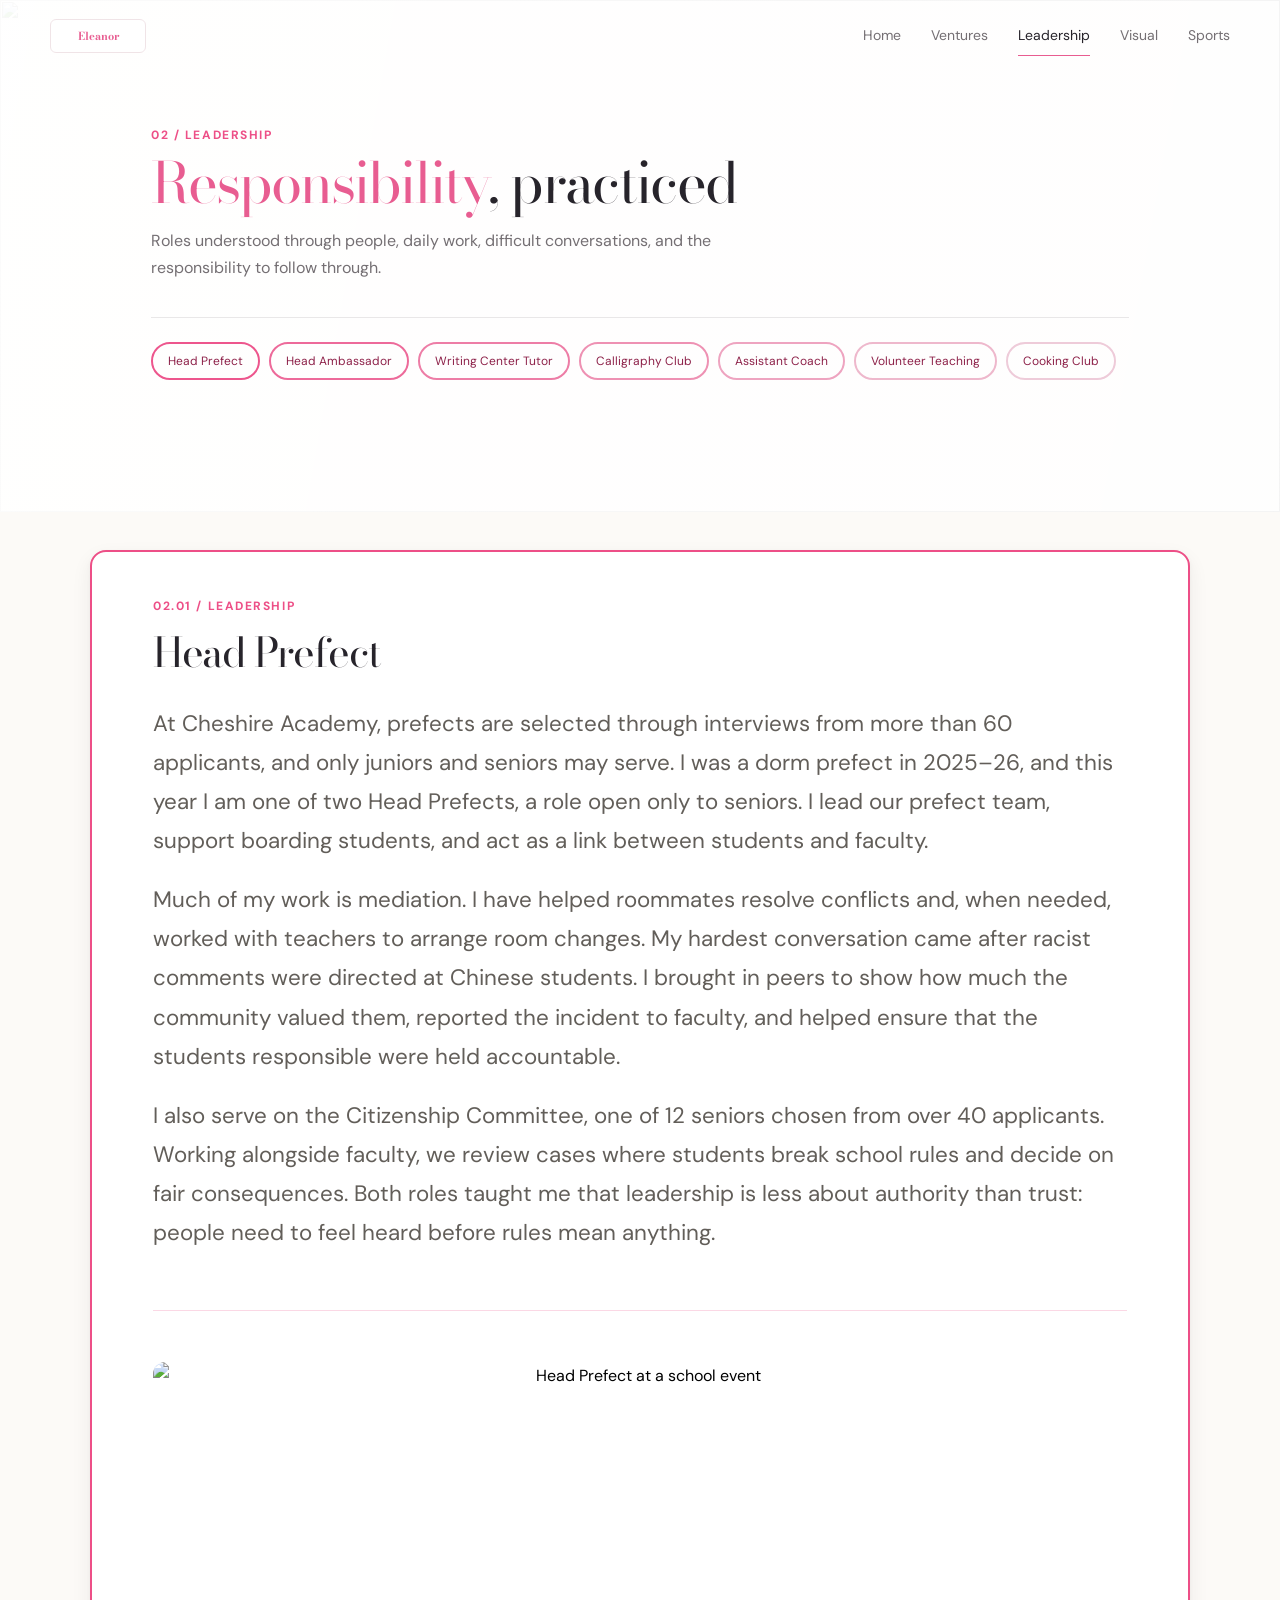
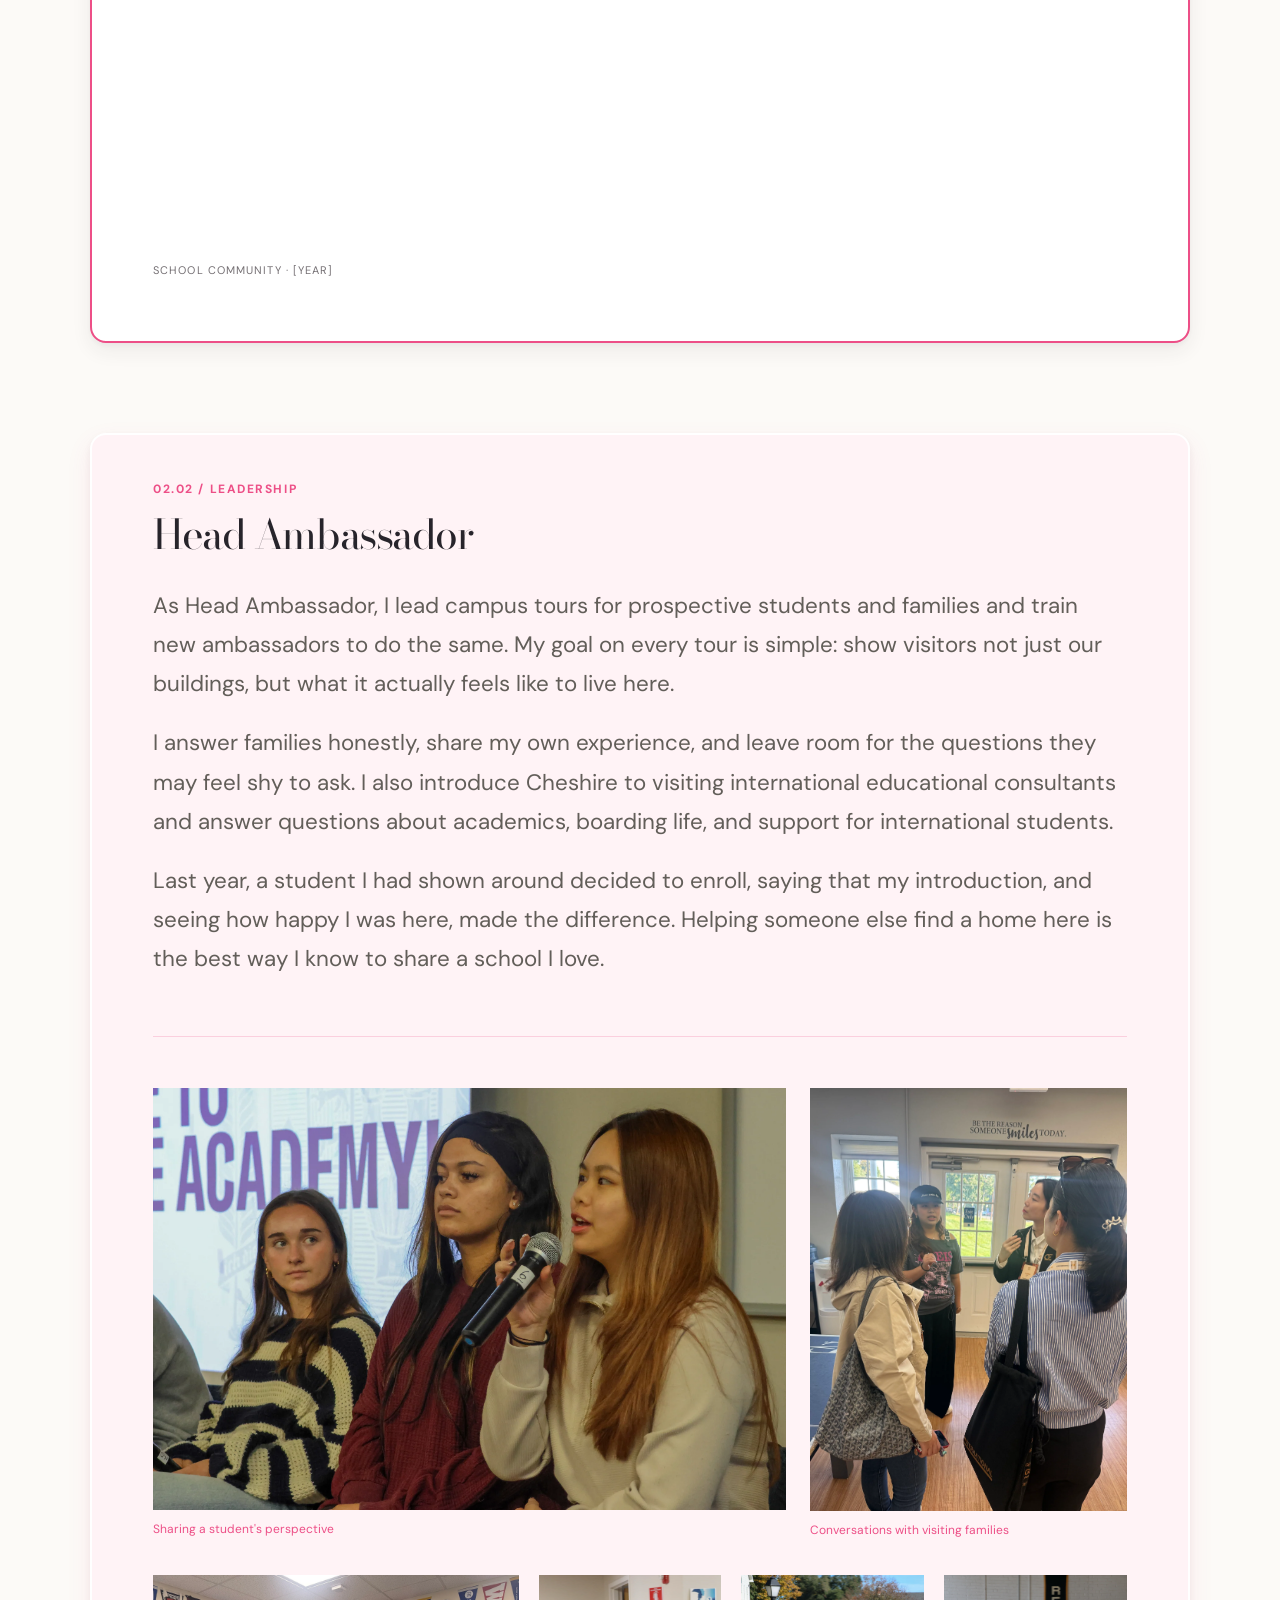
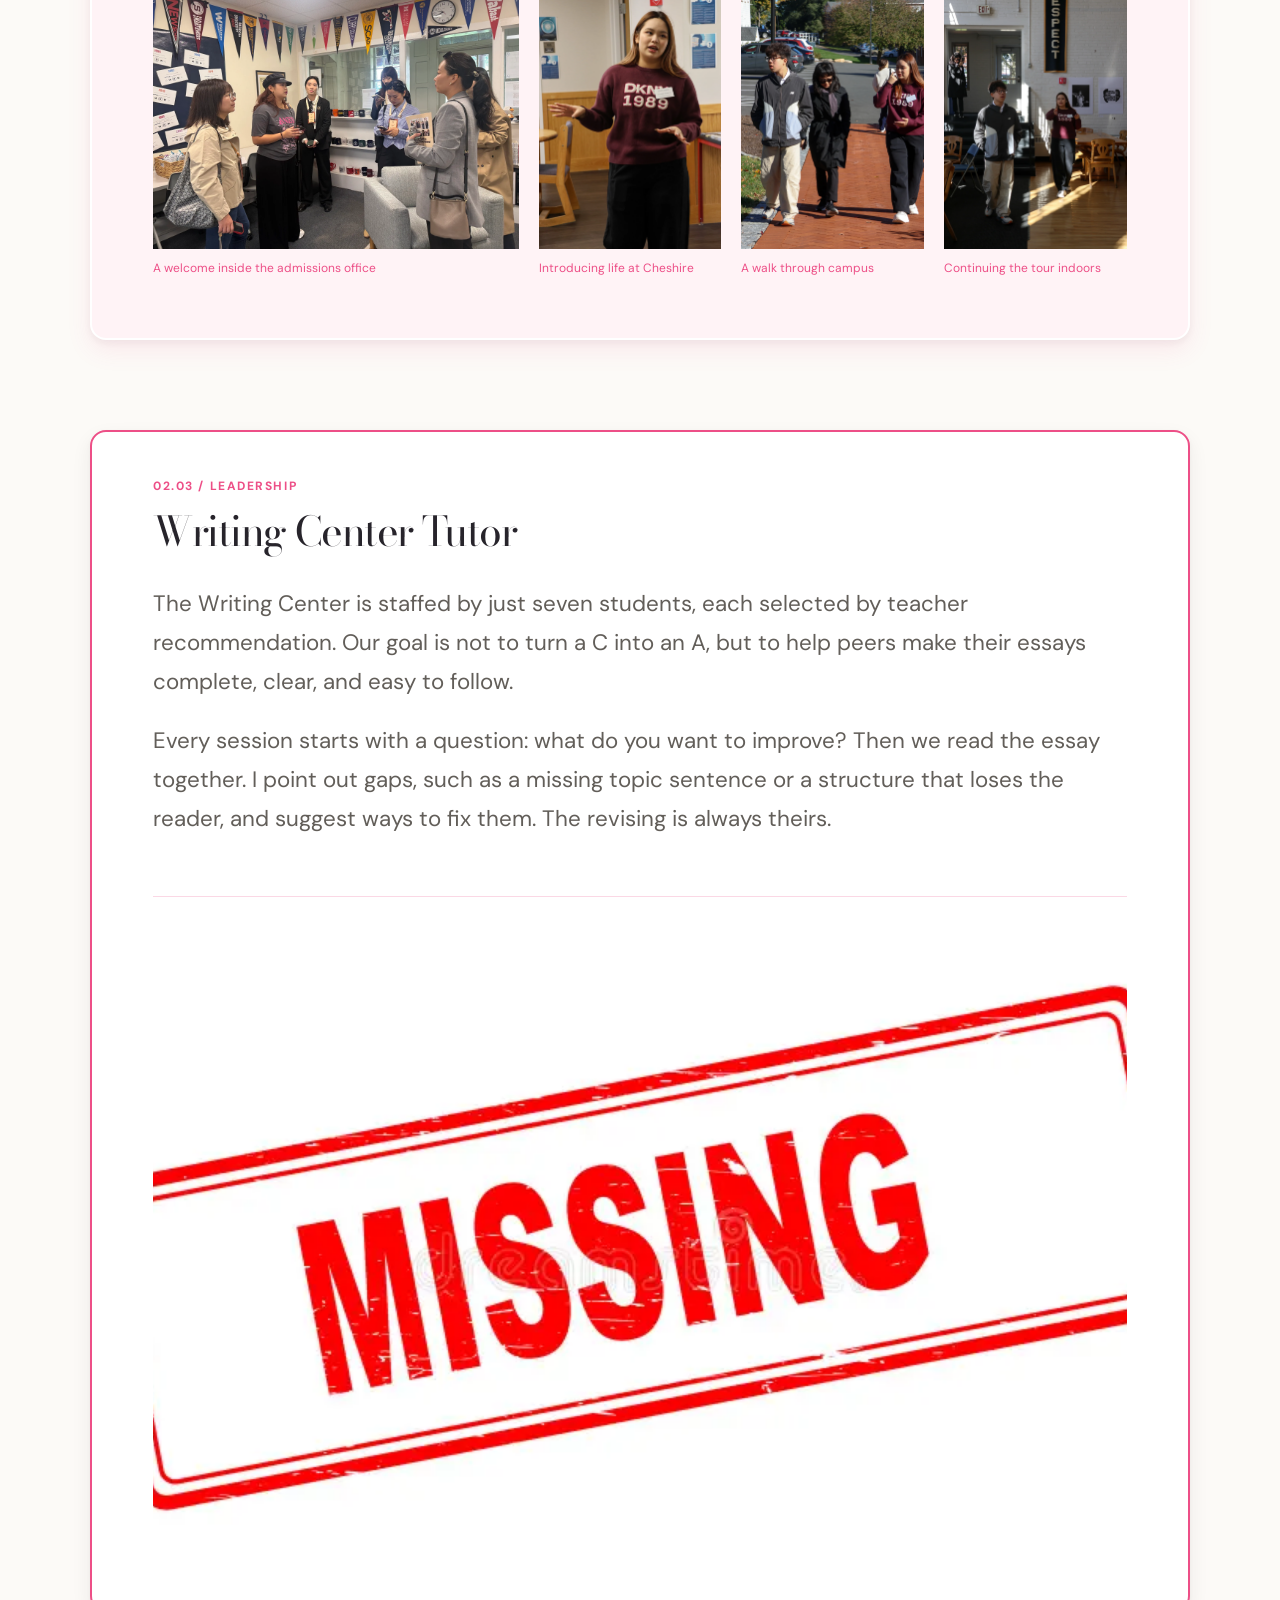
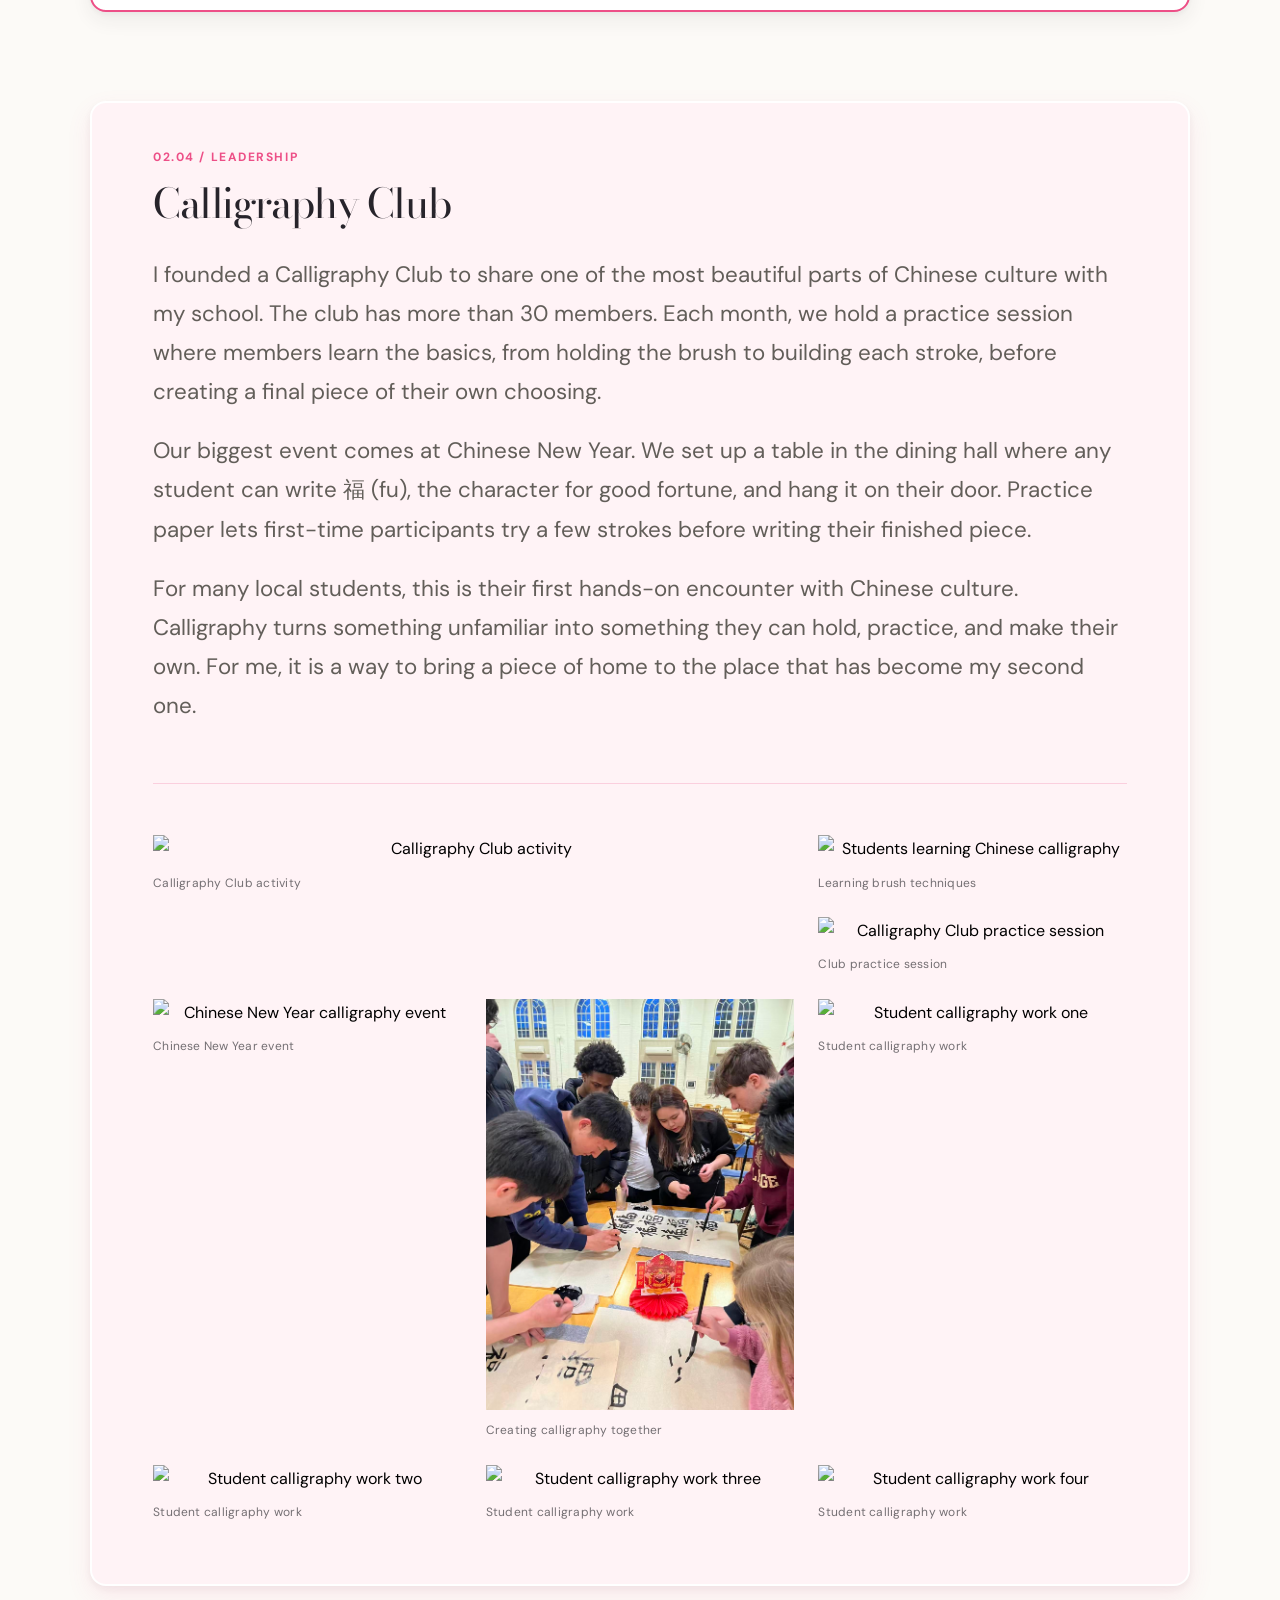
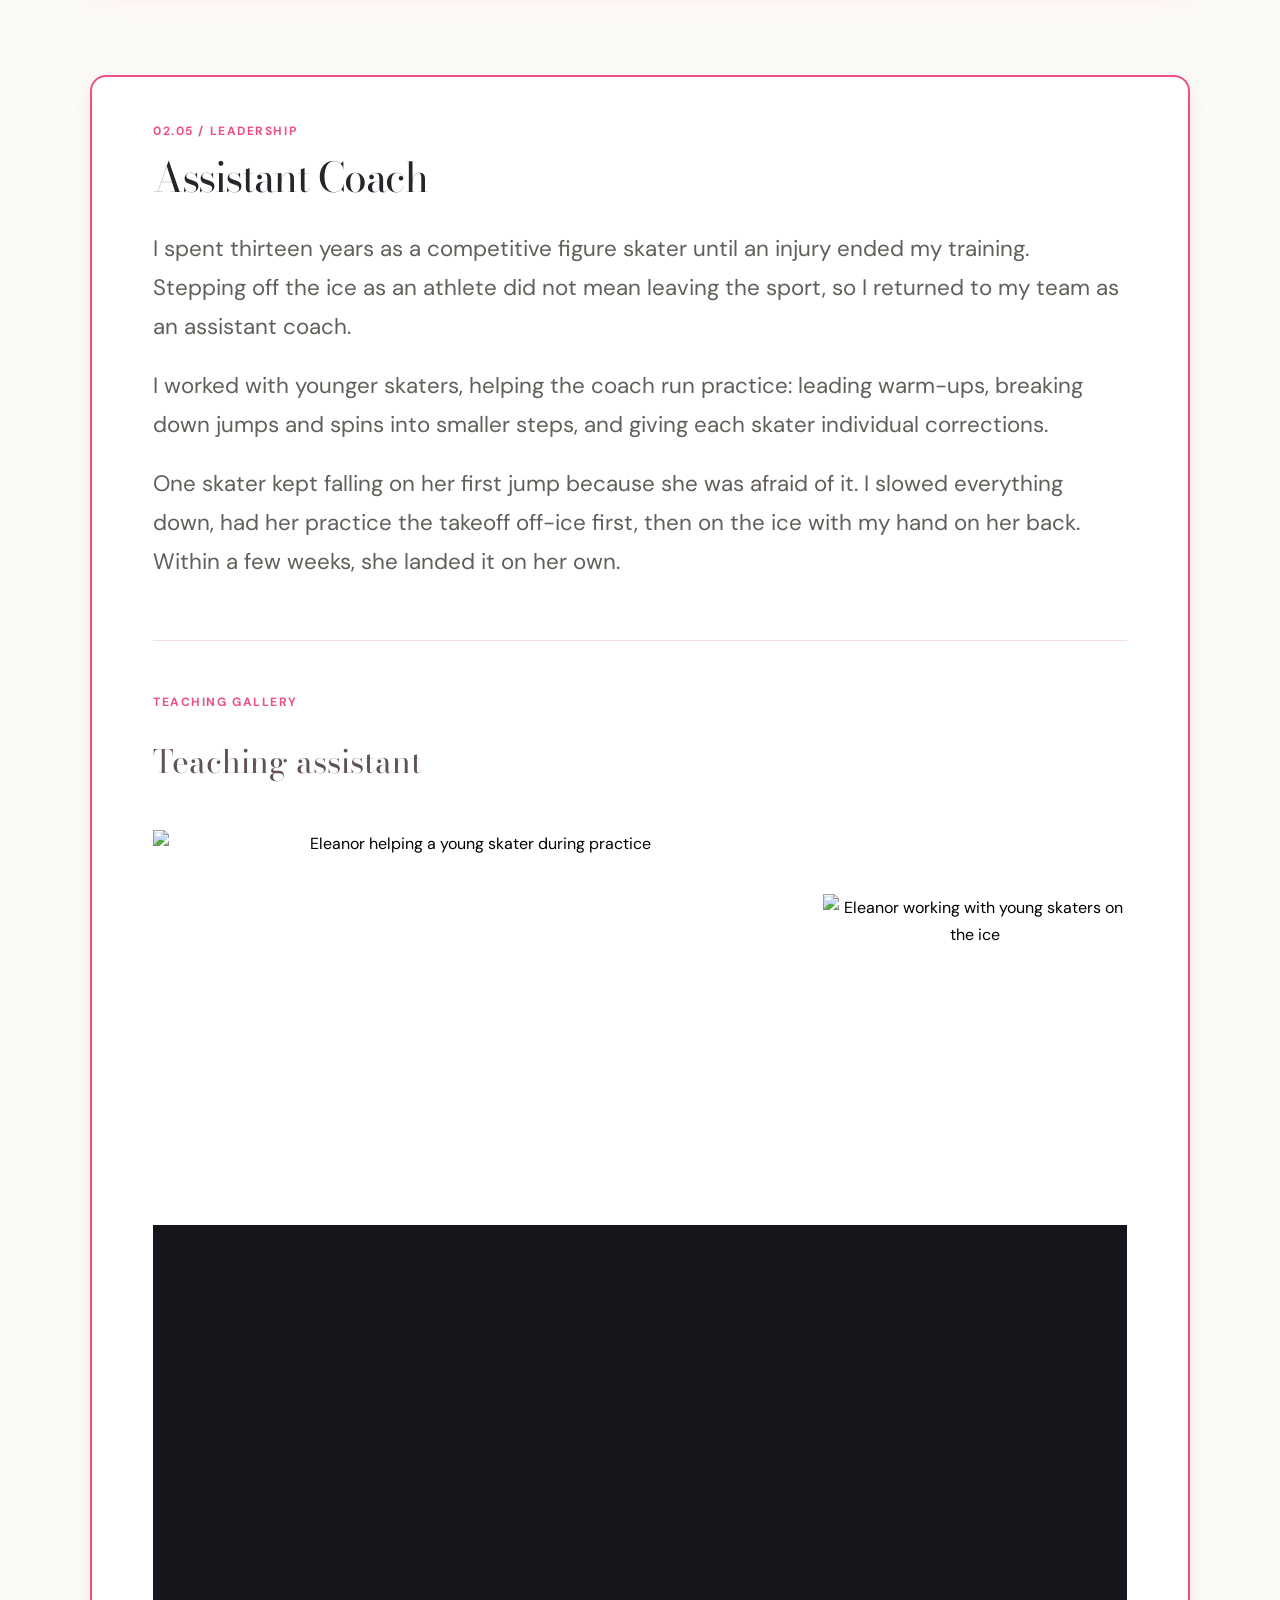
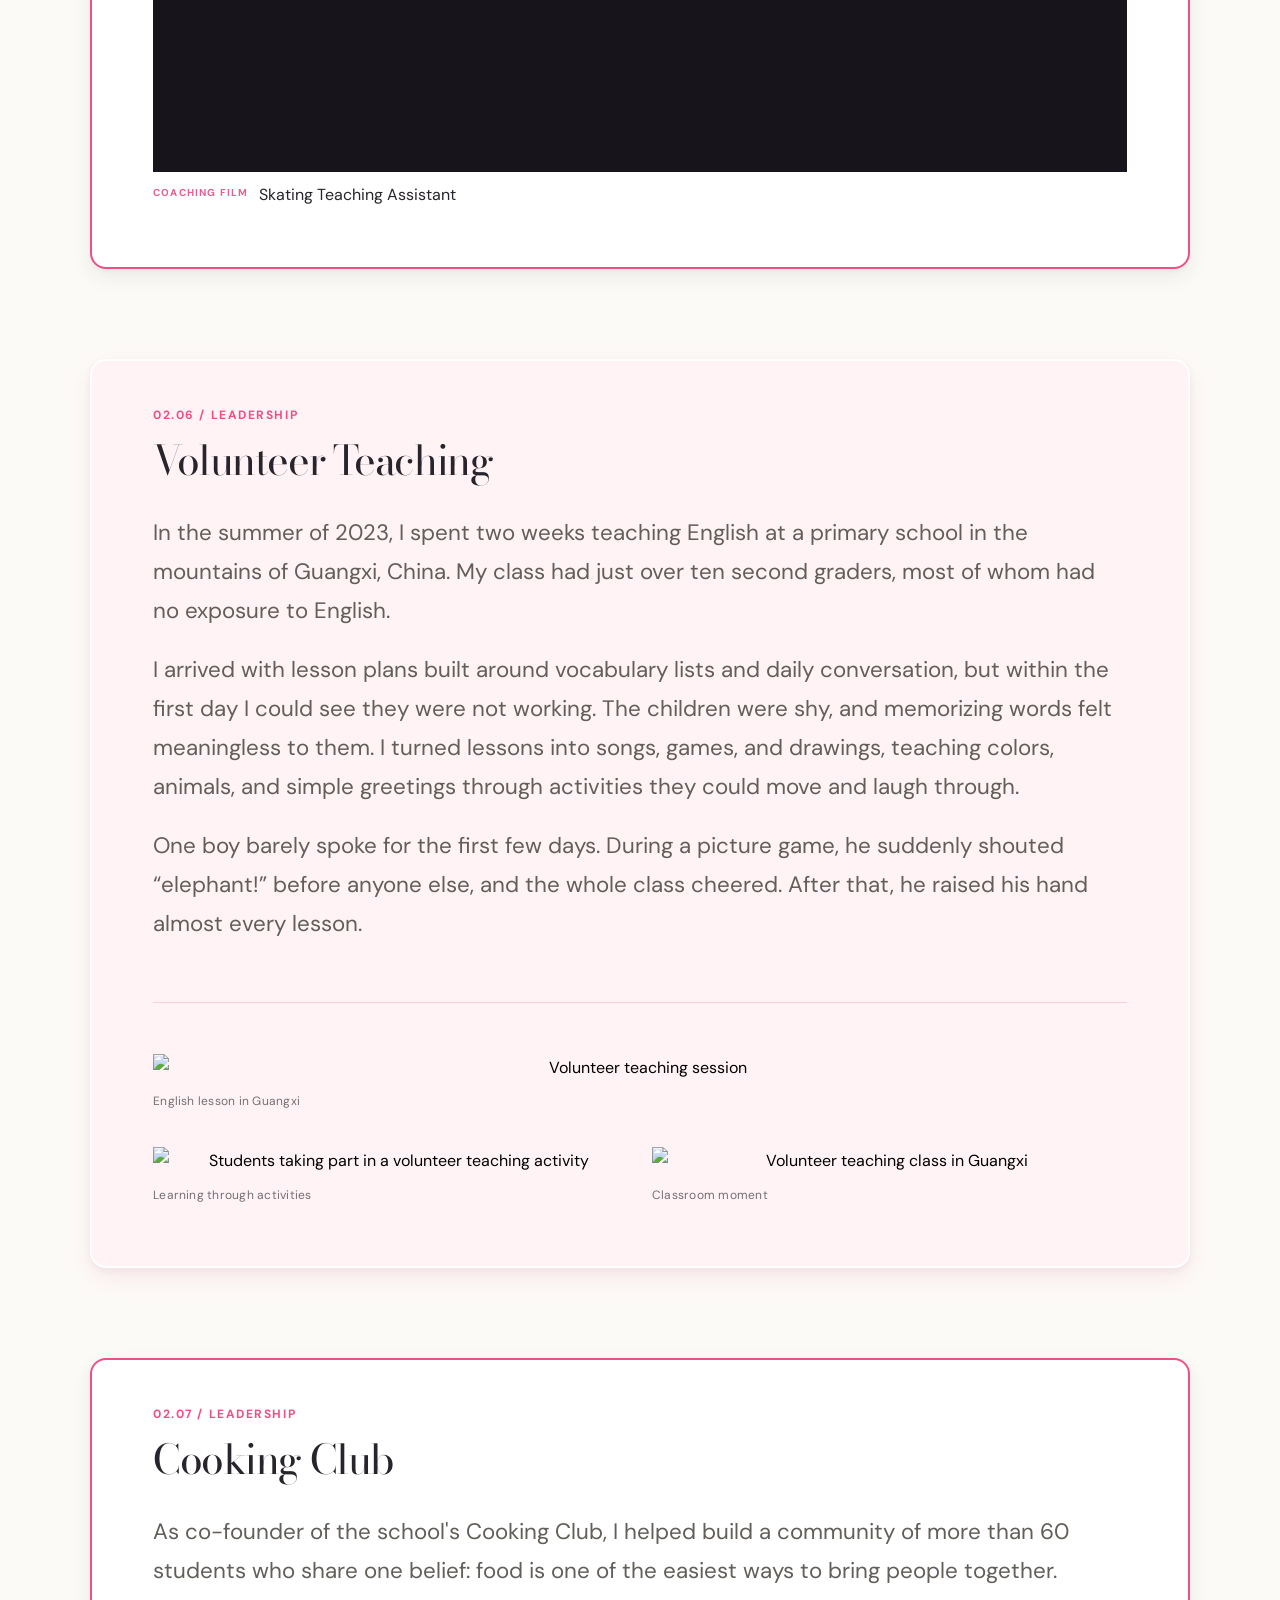
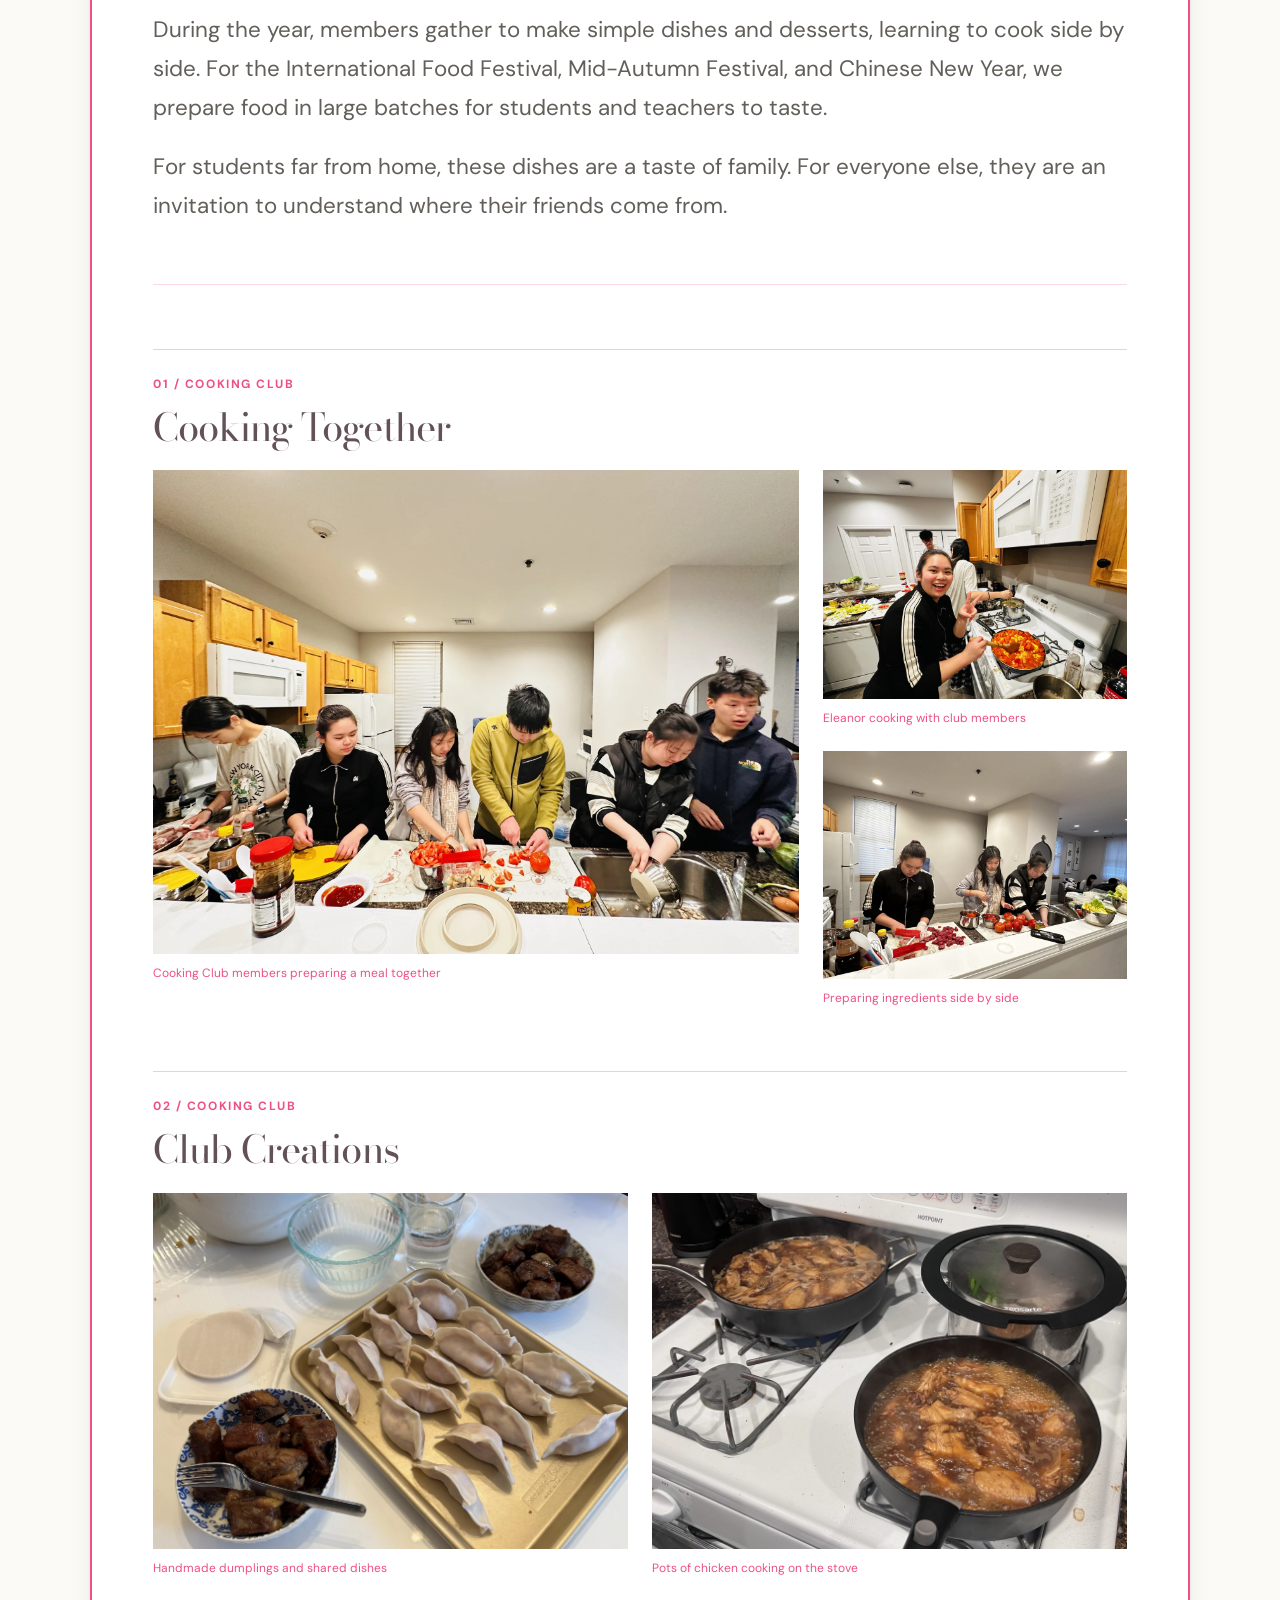
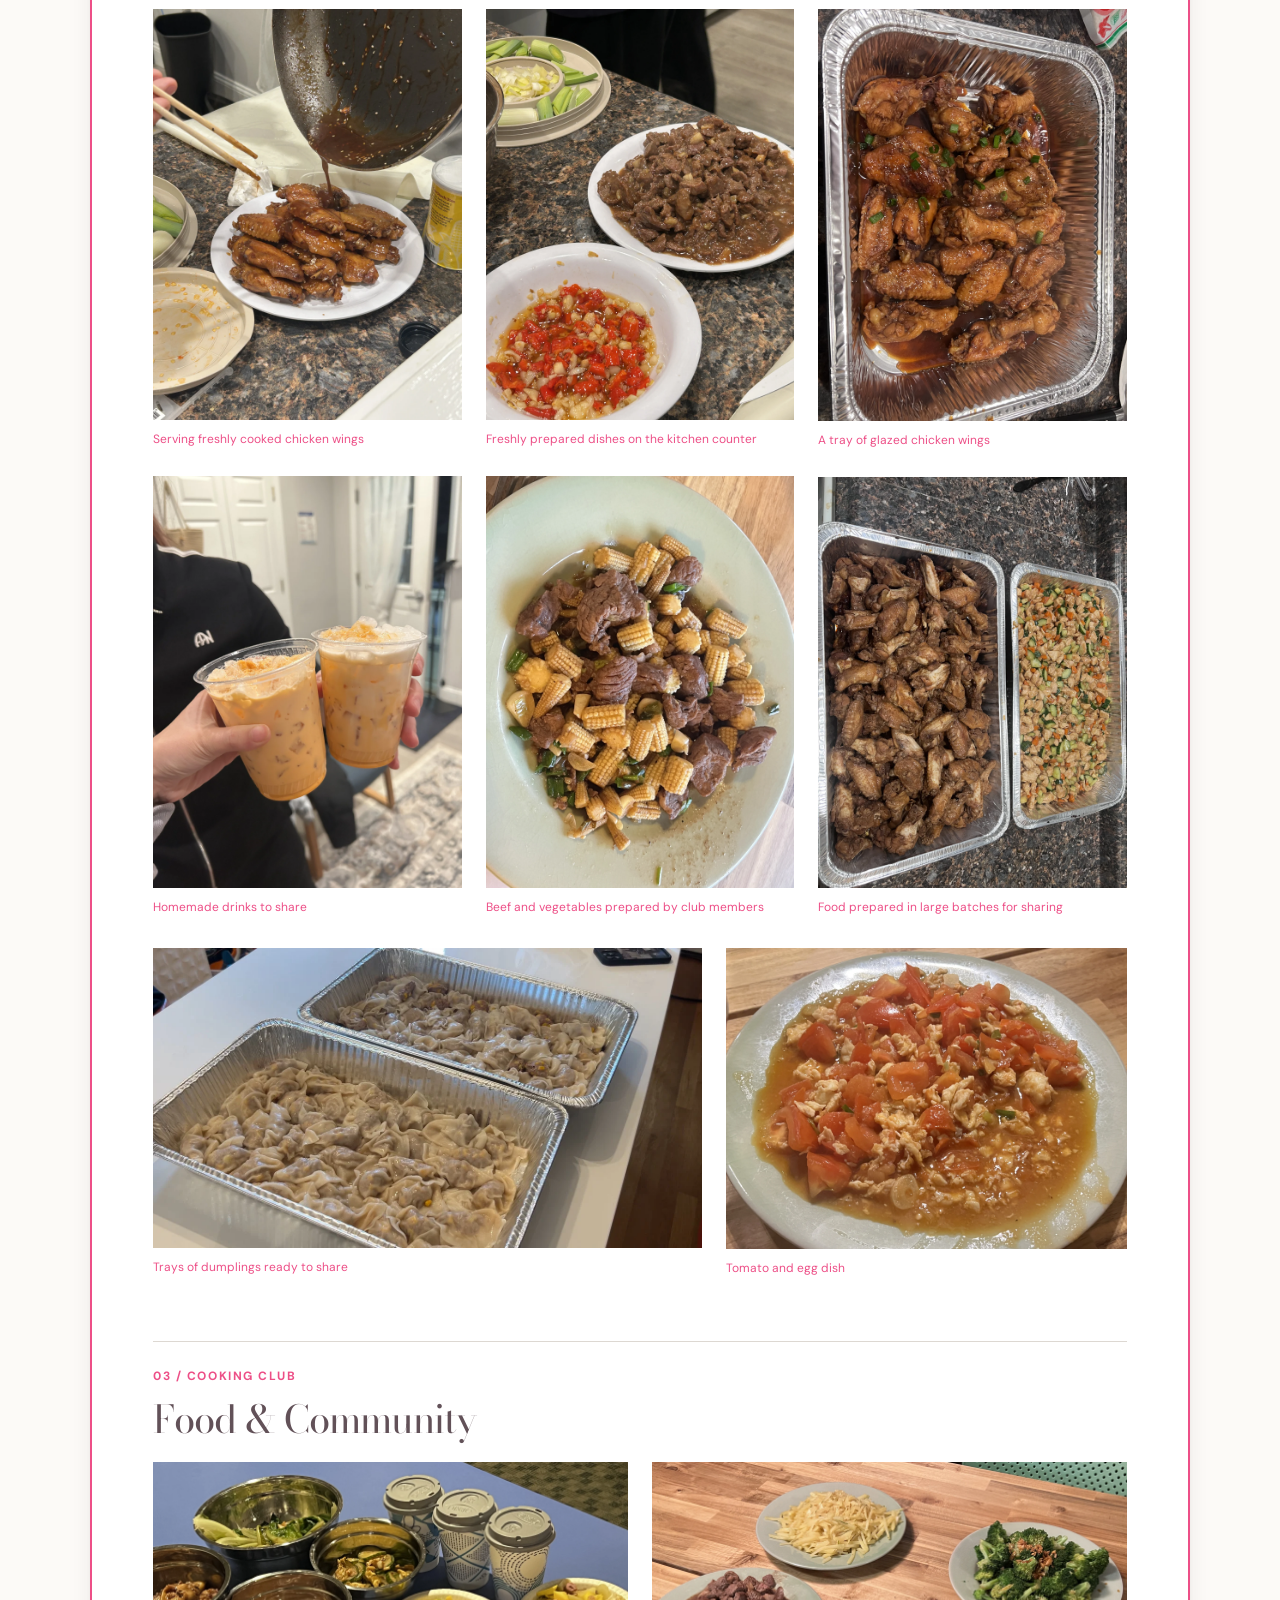
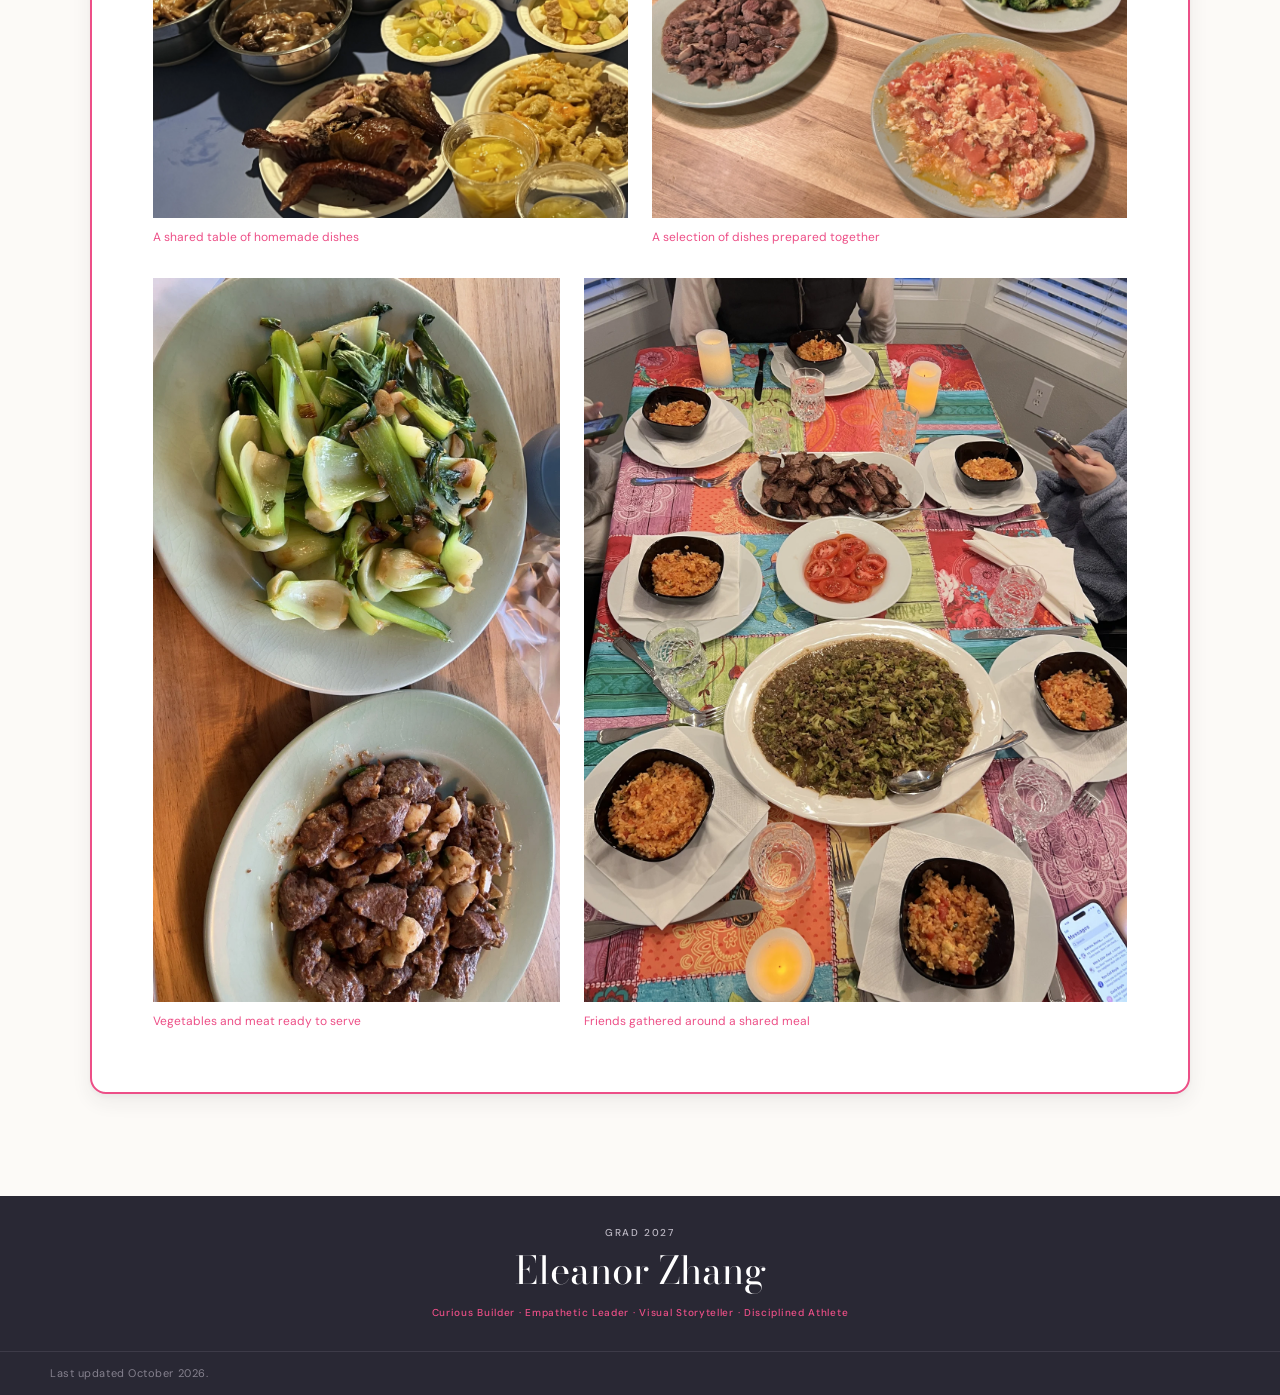
==== leadership.html @ 0550a465 "Keep chapter navigation outlined with rose fill on hover" ====
<!doctype html><html lang="en"><head><meta charset="UTF-8"><meta name="viewport" content="width=device-width,initial-scale=1"><title>Leadership — Eleanor Zhang</title><meta name="description" content="Leadership experiences of Eleanor Zhang."><link rel="icon" type="image/svg+xml" href="data:image/svg+xml,%3Csvg xmlns='http://www.w3.org/2000/svg' viewBox='0 0 64 64'%3E%3Crect width='64' height='64' rx='8' fill='%23ed5d95'/%3E%3Ctext x='32' y='41' text-anchor='middle' font-family='Georgia' font-size='30' fill='white'%3EE%3C/text%3E%3C/svg%3E"><link rel="stylesheet" href="./style.css?v=20261025-outline-navigation"><script data-cfasync="false" src="./script.js?v=20261025-jazz-manual" defer></script><link rel="stylesheet" href="https://fonts.googleapis.com/css2?family=Bodoni+Moda:ital,wght@0,400;0,500;1,400&family=DM+Sans:opsz,wght@9..40,400;9..40,500;9..40,700&display=swap"></head><body class="detail-page leadership-page topic-blocks"><a class="skip-link" href="#detail-main">Skip to content</a>
<header class="site-header" data-header><a class="wordmark" href="./index.html#hero" aria-label="Eleanor Zhang — back to home">Eleanor</a><button class="menu-toggle" type="button" aria-expanded="false" aria-controls="primary-nav"><span></span><span></span><span></span><span class="sr-only">Open menu</span></button><nav id="primary-nav" class="primary-nav"><a class="nav-link" href="./index.html#home">Home</a><a class="nav-link" href="./index.html#ventures">Ventures</a><a class="nav-link" href="./index.html#leadership">Leadership</a><a class="nav-link" href="./index.html#visual">Visual</a><a class="nav-link" href="./index.html#sports">Sports</a></nav></header>
<main id="detail-main"><header class="detail-hero topic-hero"><div class="topic-hero-image" aria-hidden="true"><img src="./assets/home/student-representative-highlights/student-representative-highlights-cover.jpg" alt="" loading="eager" width="1920" height="1080"></div><div class="topic-hero-content"><p class="chapter-no">02 / LEADERSHIP</p><h1><span class="topic-keyword">Responsibility</span>, practiced</h1><p>Roles understood through people, daily work, difficult conversations, and the responsibility to follow through.</p><nav class="detail-toc"><a href="#head-prefect">Head Prefect</a><a href="#head-ambassador">Head Ambassador</a><a href="#writing-center-tutor">Writing Center Tutor</a><a href="#calligraphy-club">Calligraphy Club</a><a href="#assistance-coach">Assistant Coach</a><a href="#volunteer-teaching">Volunteer Teaching</a><a href="#cooking-club">Cooking Club</a></nav></div></header><div class="detail-content">
<article id="head-prefect" class="detail-module"><header class="detail-module-header"><div><p class="sub-label">02.01 / Leadership</p><h2>Head Prefect</h2></div><div class="detail-module-copy"><p>At Cheshire Academy, prefects are selected through interviews from more than 60 applicants, and only juniors and seniors may serve. I was a dorm prefect in 2025–26, and this year I am one of two Head Prefects, a role open only to seniors. I lead our prefect team, support boarding students, and act as a link between students and faculty.</p><p>Much of my work is mediation. I have helped roommates resolve conflicts and, when needed, worked with teachers to arrange room changes. My hardest conversation came after racist comments were directed at Chinese students. I brought in peers to show how much the community valued them, reported the incident to faculty, and helped ensure that the students responsible were held accountable.</p><p>I also serve on the Citizenship Committee, one of 12 seniors chosen from over 40 applicants. Working alongside faculty, we review cases where students break school rules and decide on fair consequences. Both roles taught me that leadership is less about authority than trust: people need to feel heard before rules mean anything.</p><div class="resource-links"><a href="#">Student Representative Speech</a><a href="#">Leadership PDF</a></div></div></header><figure class="head-prefect-photo"><button class="zoom"><img src="./assets/leadership/Head Prefect/Head Prefect.jpg" alt="Head Prefect at a school event" loading="lazy" width="1908" height="1280"></button><figcaption>School community · [YEAR]</figcaption></figure></article>
<article id="head-ambassador" class="detail-module"><header class="detail-module-header"><div><p class="sub-label">02.02 / Leadership</p><h2>Head Ambassador</h2></div><div class="detail-module-copy"><p>As Head Ambassador, I lead campus tours for prospective students and families and train new ambassadors to do the same. My goal on every tour is simple: show visitors not just our buildings, but what it actually feels like to live here.</p><p>I answer families honestly, share my own experience, and leave room for the questions they may feel shy to ask. I also introduce Cheshire to visiting international educational consultants and answer questions about academics, boarding life, and support for international students.</p><p>Last year, a student I had shown around decided to enroll, saying that my introduction, and seeing how happy I was here, made the difference. Helping someone else find a home here is the best way I know to share a school I love.</p><div class="resource-links"><a href="#">Club promotional speech</a><a href="#">Program PDF</a></div></div></header><section class="ambassador-gallery" aria-label="Head Ambassador photo gallery"><div class="ambassador-feature"><figure class="ambassador-photo ambassador-lead"><button class="zoom" type="button" aria-label="Enlarge: Sharing a student's perspective"><img src="./assets/leadership/Head Ambassador/web/IMG_0040.webp" alt="Sharing a student's perspective" width="2000" height="1333" loading="lazy" decoding="async"></button><figcaption>Sharing a student's perspective</figcaption></figure><figure class="ambassador-photo ambassador-conversation"><button class="zoom" type="button" aria-label="Enlarge: Conversations with visiting families"><img src="./assets/leadership/Head Ambassador/web/IMG_0034.webp" alt="Conversations with visiting families" width="1650" height="2200" loading="lazy" decoding="async"></button><figcaption>Conversations with visiting families</figcaption></figure></div><div class="ambassador-moments"><figure class="ambassador-photo ambassador-welcome"><button class="zoom" type="button" aria-label="Enlarge: A welcome inside the admissions office"><img src="./assets/leadership/Head Ambassador/web/IMG_0035.webp" alt="A welcome inside the admissions office" width="2000" height="1500" loading="lazy" decoding="async"></button><figcaption>A welcome inside the admissions office</figcaption></figure><figure class="ambassador-photo ambassador-introduction"><button class="zoom" type="button" aria-label="Enlarge: Introducing life at Cheshire"><img src="./assets/leadership/Head Ambassador/web/IMG_0042.webp" alt="Introducing life at Cheshire" width="1467" height="2200" loading="lazy" decoding="async"></button><figcaption>Introducing life at Cheshire</figcaption></figure><figure class="ambassador-photo ambassador-campus"><button class="zoom" type="button" aria-label="Enlarge: A walk through campus"><img src="./assets/leadership/Head Ambassador/web/IMG_0041.webp" alt="A walk through campus" width="1467" height="2200" loading="lazy" decoding="async"></button><figcaption>A walk through campus</figcaption></figure><figure class="ambassador-photo ambassador-tour"><button class="zoom" type="button" aria-label="Enlarge: Continuing the tour indoors"><img src="./assets/leadership/Head Ambassador/web/IMG_0043.webp" alt="Continuing the tour indoors" width="1467" height="2200" loading="lazy" decoding="async"></button><figcaption>Continuing the tour indoors</figcaption></figure></div></section></article>
<article id="writing-center-tutor" class="detail-module"><header class="detail-module-header"><div><p class="sub-label">02.03 / Leadership</p><h2>Writing Center Tutor</h2></div><div class="detail-module-copy"><p>The Writing Center is staffed by just seven students, each selected by teacher recommendation. Our goal is not to turn a C into an A, but to help peers make their essays complete, clear, and easy to follow.</p><p>Every session starts with a question: what do you want to improve? Then we read the essay together. I point out gaps, such as a missing topic sentence or a structure that loses the reader, and suggest ways to fix them. The revising is always theirs.</p><div class="resource-links"><a href="#">Tutoring reflection</a><a href="#">Writing sample PDF</a></div></div></header><button class="zoom" style="height:min(60vw,600px)"><img src="./assets/home/missing.png" alt="Writing Center Tutor material pending" loading="lazy" width="800" height="400"></button></article>
<article id="calligraphy-club" class="detail-module"><header class="detail-module-header"><div><p class="sub-label">02.04 / Leadership</p><h2>Calligraphy Club</h2></div><div class="detail-module-copy"><p>I founded a Calligraphy Club to share one of the most beautiful parts of Chinese culture with my school. The club has more than 30 members. Each month, we hold a practice session where members learn the basics, from holding the brush to building each stroke, before creating a final piece of their own choosing.</p><p>Our biggest event comes at Chinese New Year. We set up a table in the dining hall where any student can write 福 (fu), the character for good fortune, and hang it on their door. Practice paper lets first-time participants try a few strokes before writing their finished piece.</p><p>For many local students, this is their first hands-on encounter with Chinese culture. Calligraphy turns something unfamiliar into something they can hold, practice, and make their own. For me, it is a way to bring a piece of home to the place that has become my second one.</p><div class="resource-links"><a href="#">Club article</a><a href="#">Portfolio PDF</a></div></div></header><div class="media-carousel media-wide sports-carousel leadership-gallery" data-carousel data-autoplay="3000"><div class="slides"><figure class="slide is-active"><button class="zoom" type="button"><img src="./assets/leadership/Calligraphy Club/Calligraphy Club1.jpg" alt="Calligraphy Club activity" loading="lazy" width="3024" height="4032"></button><figcaption>Calligraphy Club activity</figcaption></figure><figure class="slide"><button class="zoom" type="button"><img src="./assets/leadership/Calligraphy Club/Calligraphy Club2.jpg" alt="Students learning Chinese calligraphy" loading="lazy" width="4284" height="5712"></button><figcaption>Learning brush techniques</figcaption></figure><figure class="slide"><button class="zoom" type="button"><img src="./assets/leadership/Calligraphy Club/Calligraphy Club3.jpg" alt="Calligraphy Club practice session" loading="lazy" width="3024" height="4032"></button><figcaption>Club practice session</figcaption></figure><figure class="slide"><button class="zoom" type="button"><img src="./assets/leadership/Calligraphy Club/Calligraphy Club4.JPG" alt="Chinese New Year calligraphy event" loading="lazy" width="3024" height="4032"></button><figcaption>Chinese New Year event</figcaption></figure><figure class="slide"><button class="zoom" type="button"><img src="./assets/leadership/Calligraphy Club/Calligraphy Club5.jpg" alt="Students practicing Chinese calligraphy together" loading="lazy" width="1279" height="1706"></button><figcaption>Creating calligraphy together</figcaption></figure><figure class="slide"><button class="zoom" type="button"><img src="./assets/leadership/Calligraphy Club/Calligraphy work 1.jpg" alt="Student calligraphy work one" loading="lazy" width="1080" height="1440"></button><figcaption>Student calligraphy work</figcaption></figure><figure class="slide"><button class="zoom" type="button"><img src="./assets/leadership/Calligraphy Club/Calligraphy work 2.jpg" alt="Student calligraphy work two" loading="lazy" width="1080" height="1441"></button><figcaption>Student calligraphy work</figcaption></figure><figure class="slide"><button class="zoom" type="button"><img src="./assets/leadership/Calligraphy Club/Calligraphy work 3.jpg" alt="Student calligraphy work three" loading="lazy" width="1080" height="1416"></button><figcaption>Student calligraphy work</figcaption></figure><figure class="slide"><button class="zoom" type="button"><img src="./assets/leadership/Calligraphy Club/Calligraphy work 4.jpg" alt="Student calligraphy work four" loading="lazy" width="1080" height="1604"></button><figcaption>Student calligraphy work</figcaption></figure></div><button class="carousel-prev" type="button" aria-label="Previous Calligraphy Club image">‹</button><button class="carousel-next" type="button" aria-label="Next Calligraphy Club image">›</button><p class="carousel-count" aria-live="polite">1 / 9</p></div></article>
<article id="assistance-coach" class="detail-module"><header class="detail-module-header"><div><p class="sub-label">02.05 / Leadership</p><h2>Assistant Coach</h2></div><div class="detail-module-copy"><p>I spent thirteen years as a competitive figure skater until an injury ended my training. Stepping off the ice as an athlete did not mean leaving the sport, so I returned to my team as an assistant coach.</p><p>I worked with younger skaters, helping the coach run practice: leading warm-ups, breaking down jumps and spins into smaller steps, and giving each skater individual corrections.</p><p>One skater kept falling on her first jump because she was afraid of it. I slowed everything down, had her practice the takeoff off-ice first, then on the ice with my hand on her back. Within a few weeks, she landed it on her own.</p><div class="resource-links"><a href="#">Coaching reflection</a></div></div></header><div class="coach-media-layout"><section class="coach-photos" aria-labelledby="coach-gallery-title"><div class="sports-media-heading"><div><p class="sub-label">Teaching gallery</p><h3 id="coach-gallery-title">Teaching assistant</h3></div></div><div class="coach-photo-grid"><figure><button class="zoom" type="button" aria-label="Enlarge skating coaching photograph"><img src="./assets/sports/fgure skating/Skating Teaching Assistant1.jpg" alt="Eleanor helping a young skater during practice" loading="lazy" width="3840" height="2160"></button></figure><figure><button class="zoom" type="button" aria-label="Enlarge skating teaching assistant photograph"><img src="./assets/sports/fgure skating/Skating Teaching Assistant2.jpg" alt="Eleanor working with young skaters on the ice" loading="lazy" width="4096" height="3072"></button></figure></div></section><figure class="sports-video-card assistant-video-card"><div class="sports-video-frame landscape feature-video-wrap youtube-video-wrap" data-feature-video data-youtube-video><div class="youtube-player" data-youtube-id="1vtW75_Lrbo" aria-label="Skating Teaching Assistant YouTube video"></div><button class="feature-video-toggle youtube-video-toggle" type="button" aria-label="Play video"><span aria-hidden="true">▶</span></button></div><figcaption><span>COACHING FILM</span> Skating Teaching Assistant</figcaption></figure></div></article>
<article id="volunteer-teaching" class="detail-module"><header class="detail-module-header"><div><p class="sub-label">02.06 / Leadership</p><h2>Volunteer Teaching</h2></div><div class="detail-module-copy"><p>In the summer of 2023, I spent two weeks teaching English at a primary school in the mountains of Guangxi, China. My class had just over ten second graders, most of whom had no exposure to English.</p><p>I arrived with lesson plans built around vocabulary lists and daily conversation, but within the first day I could see they were not working. The children were shy, and memorizing words felt meaningless to them. I turned lessons into songs, games, and drawings, teaching colors, animals, and simple greetings through activities they could move and laugh through.</p><p>One boy barely spoke for the first few days. During a picture game, he suddenly shouted “elephant!” before anyone else, and the whole class cheered. After that, he raised his hand almost every lesson.</p><div class="resource-links"><a href="#">Teaching reflection</a><a href="#">Lesson PDF</a></div></div></header><div class="media-carousel media-wide sports-carousel leadership-gallery" data-carousel data-autoplay="3000"><div class="slides"><figure class="slide is-active"><button class="zoom" type="button"><img src="./assets/leadership/Volunteer Teaching/Volunteer Teaching1.jpg" alt="Volunteer teaching session" loading="lazy" width="1921" height="1280"></button><figcaption>English lesson in Guangxi</figcaption></figure><figure class="slide"><button class="zoom" type="button"><img src="./assets/leadership/Volunteer Teaching/Volunteer Teaching2.jpg" alt="Students taking part in a volunteer teaching activity" loading="lazy" width="1921" height="1280"></button><figcaption>Learning through activities</figcaption></figure><figure class="slide"><button class="zoom" type="button"><img src="./assets/leadership/Volunteer Teaching/Volunteer Teaching3.jpeg" alt="Volunteer teaching class in Guangxi" loading="lazy" width="4000" height="2666"></button><figcaption>Classroom moment</figcaption></figure></div><p class="carousel-count" aria-live="polite">1 / 3</p></div></article>
<article id="cooking-club" class="detail-module"><header class="detail-module-header"><div><p class="sub-label">02.07 / Leadership</p><h2>Cooking Club</h2></div><div class="detail-module-copy"><p>As co-founder of the school's Cooking Club, I helped build a community of more than 60 students who share one belief: food is one of the easiest ways to bring people together.</p><p>During the year, members gather to make simple dishes and desserts, learning to cook side by side. For the International Food Festival, Mid-Autumn Festival, and Chinese New Year, we prepare food in large batches for students and teachers to taste.</p><p>For students far from home, these dishes are a taste of family. For everyone else, they are an invitation to understand where their friends come from.</p><div class="resource-links"><a href="#">Club story</a><a href="#">Recipe PDF</a></div></div></header><div class="media-carousel sports-carousel cooking-topic-gallery" data-carousel><div class="slides"><figure class="slide is-active"><button class="zoom" type="button"><img src="./assets/leadership/Cooking Club/web/IMG_7104.webp" alt="Cooking Club members preparing a meal together" loading="lazy" width="1920" height="1440"></button><figcaption>Cooking Club members preparing a meal together</figcaption></figure><figure class="slide"><button class="zoom" type="button"><img src="./assets/leadership/Cooking Club/web/IMG_7103.webp" alt="Eleanor cooking with club members" loading="lazy" width="1920" height="1440"></button><figcaption>Eleanor cooking with club members</figcaption></figure><figure class="slide"><button class="zoom" type="button"><img src="./assets/leadership/Cooking Club/web/IMG_7105.webp" alt="Preparing ingredients side by side" loading="lazy" width="1920" height="1440"></button><figcaption>Preparing ingredients side by side</figcaption></figure><figure class="slide"><button class="zoom" type="button"><img src="./assets/leadership/Cooking Club/web/7f15bc6633e8ddbbbec78089788efbe7.webp" alt="Handmade dumplings and shared dishes" loading="lazy" width="1920" height="1441"></button><figcaption>Handmade dumplings and shared dishes</figcaption></figure><figure class="slide"><button class="zoom" type="button"><img src="./assets/leadership/Cooking Club/web/IMG_6412.webp" alt="A selection of dishes prepared together" loading="lazy" width="1920" height="1440"></button><figcaption>A selection of dishes prepared together</figcaption></figure></div><button class="carousel-prev" type="button" aria-label="Previous Cooking Club photograph">‹</button><button class="carousel-next" type="button" aria-label="Next Cooking Club photograph">›</button><p class="carousel-count" aria-live="polite">1 / 5</p></div><div class="cooking-detail-gallery">
<section class="cooking-story"><header class="cooking-story-heading"><p class="sub-label">01 / Cooking Club</p><h3>Cooking Together</h3></header><div class="cooking-process-grid"><figure class="cooking-photo cooking-lead"><button class="zoom" type="button" aria-label="Enlarge Cooking Club members preparing a meal together"><img src="./assets/leadership/Cooking Club/web/IMG_7104.webp" alt="Cooking Club members preparing a meal together" loading="lazy" width="1920" height="1440"></button><figcaption>Cooking Club members preparing a meal together</figcaption></figure><figure class="cooking-photo "><button class="zoom" type="button" aria-label="Enlarge Eleanor cooking with club members"><img src="./assets/leadership/Cooking Club/web/IMG_7103.webp" alt="Eleanor cooking with club members" loading="lazy" width="1920" height="1440"></button><figcaption>Eleanor cooking with club members</figcaption></figure><figure class="cooking-photo "><button class="zoom" type="button" aria-label="Enlarge Preparing ingredients side by side"><img src="./assets/leadership/Cooking Club/web/IMG_7105.webp" alt="Preparing ingredients side by side" loading="lazy" width="1920" height="1440"></button><figcaption>Preparing ingredients side by side</figcaption></figure></div></section>
<section class="cooking-story"><header class="cooking-story-heading"><p class="sub-label">02 / Cooking Club</p><h3>Club Creations</h3></header><div class="cooking-prep-grid"><figure class="cooking-photo cooking-food-lead"><button class="zoom" type="button" aria-label="Enlarge Handmade dumplings and shared dishes"><img src="./assets/leadership/Cooking Club/web/7f15bc6633e8ddbbbec78089788efbe7.webp" alt="Handmade dumplings and shared dishes" loading="lazy" width="1920" height="1441"></button><figcaption>Handmade dumplings and shared dishes</figcaption></figure><figure class="cooking-photo cooking-stove"><button class="zoom" type="button" aria-label="Enlarge Pots of chicken cooking on the stove"><img src="./assets/leadership/Cooking Club/web/IMG_7283.webp" alt="Pots of chicken cooking on the stove" loading="lazy" width="1920" height="1440"></button><figcaption>Pots of chicken cooking on the stove</figcaption></figure></div><div class="cooking-food-grid"><div class="cooking-photo-column"><figure class="cooking-photo "><button class="zoom" type="button" aria-label="Enlarge Serving freshly cooked chicken wings"><img src="./assets/leadership/Cooking Club/web/IMG_4174.webp" alt="Serving freshly cooked chicken wings" loading="lazy" width="1440" height="1920"></button><figcaption>Serving freshly cooked chicken wings</figcaption></figure><figure class="cooking-photo "><button class="zoom" type="button" aria-label="Enlarge Homemade drinks to share"><img src="./assets/leadership/Cooking Club/web/IMG_4176.webp" alt="Homemade drinks to share" loading="lazy" width="1440" height="1920"></button><figcaption>Homemade drinks to share</figcaption></figure></div><div class="cooking-photo-column"><figure class="cooking-photo "><button class="zoom" type="button" aria-label="Enlarge Freshly prepared dishes on the kitchen counter"><img src="./assets/leadership/Cooking Club/web/IMG_4182 2.webp" alt="Freshly prepared dishes on the kitchen counter" loading="lazy" width="1440" height="1920"></button><figcaption>Freshly prepared dishes on the kitchen counter</figcaption></figure><figure class="cooking-photo "><button class="zoom" type="button" aria-label="Enlarge Beef and vegetables prepared by club members"><img src="./assets/leadership/Cooking Club/web/IMG_5970.webp" alt="Beef and vegetables prepared by club members" loading="lazy" width="1440" height="1920"></button><figcaption>Beef and vegetables prepared by club members</figcaption></figure></div><div class="cooking-photo-column"><figure class="cooking-photo "><button class="zoom" type="button" aria-label="Enlarge A tray of glazed chicken wings"><img src="./assets/leadership/Cooking Club/web/IMG_7284.webp" alt="A tray of glazed chicken wings" loading="lazy" width="1440" height="1920"></button><figcaption>A tray of glazed chicken wings</figcaption></figure><figure class="cooking-photo "><button class="zoom" type="button" aria-label="Enlarge Food prepared in large batches for sharing"><img src="./assets/leadership/Cooking Club/web/IMG_2530.webp" alt="Food prepared in large batches for sharing" loading="lazy" width="1440" height="1920"></button><figcaption>Food prepared in large batches for sharing</figcaption></figure></div></div><div class="cooking-finish-grid"><figure class="cooking-photo cooking-dumplings"><button class="zoom" type="button" aria-label="Enlarge Trays of dumplings ready to share"><img src="./assets/leadership/Cooking Club/web/IMG_8620.webp" alt="Trays of dumplings ready to share" loading="lazy" width="1170" height="640"></button><figcaption>Trays of dumplings ready to share</figcaption></figure><figure class="cooking-photo "><button class="zoom" type="button" aria-label="Enlarge Tomato and egg dish"><img src="./assets/leadership/Cooking Club/web/IMG_5973.webp" alt="Tomato and egg dish" loading="lazy" width="1920" height="1440"></button><figcaption>Tomato and egg dish</figcaption></figure></div></section>
<section class="cooking-story"><header class="cooking-story-heading"><p class="sub-label">03 / Cooking Club</p><h3>Food &amp; Community</h3></header><div class="cooking-table-grid"><figure class="cooking-photo cooking-table-lead"><button class="zoom" type="button" aria-label="Enlarge A shared table of homemade dishes"><img src="./assets/leadership/Cooking Club/web/IMG_3716.webp" alt="A shared table of homemade dishes" loading="lazy" width="1920" height="1440"></button><figcaption>A shared table of homemade dishes</figcaption></figure><figure class="cooking-photo cooking-table-side"><button class="zoom" type="button" aria-label="Enlarge A selection of dishes prepared together"><img src="./assets/leadership/Cooking Club/web/IMG_6412.webp" alt="A selection of dishes prepared together" loading="lazy" width="1920" height="1440"></button><figcaption>A selection of dishes prepared together</figcaption></figure></div><div class="cooking-serving-grid"><figure class="cooking-photo "><button class="zoom" type="button" aria-label="Enlarge Vegetables and meat ready to serve"><img src="./assets/leadership/Cooking Club/web/IMG_5989.webp" alt="Vegetables and meat ready to serve" loading="lazy" width="1080" height="1920"></button><figcaption>Vegetables and meat ready to serve</figcaption></figure><figure class="cooking-photo "><button class="zoom" type="button" aria-label="Enlarge Friends gathered around a shared meal"><img src="./assets/leadership/Cooking Club/web/IMG_7763.webp" alt="Friends gathered around a shared meal" loading="lazy" width="1440" height="1920"></button><figcaption>Friends gathered around a shared meal</figcaption></figure></div></section>
</div></article>
</div></main><section class="closing"><p>GRAD 2027</p><div class="closing-heading"><h2>Eleanor Zhang</h2></div><p class="closing-tagline">Curious Builder · Empathetic Leader · Visual Storyteller · Disciplined Athlete</p></section><footer><span>Last updated October 2026.</span></footer><dialog class="lightbox"><button class="lightbox-close">×</button><button class="lightbox-prev">←</button><figure><img src="" alt=""><figcaption></figcaption></figure><button class="lightbox-next">→</button></dialog></body></html>
---- style.css ----
:root{--bg:#fcfaf7;--paper:#fff;--warm:#fcfaf7;--sport:#fcfaf7;--ink:#27242b;--muted:#746f73;--pink:#e85d91;--green:#6f8171;--line:#ddd8d2;--veil:rgba(237,79,135,.055);--veil-soft:rgba(237,79,135,.1);--veil-strong:rgba(237,79,135,.18);--serif:'Bodoni Moda',Georgia,serif;--sans:'DM Sans',Inter,Arial,Helvetica,system-ui,sans-serif;--rose-text:#a94a72;--max:1180px;--header:72px}*{box-sizing:border-box}html{scroll-behavior:smooth;scroll-padding-top:calc(var(--header) + 22px)}body{margin:0;background:var(--bg);color:var(--ink);font:16px/1.7 var(--sans);overflow-x:hidden}body.menu-open{overflow:hidden}img,video{display:block;width:100%;height:100%;object-fit:cover}button,a{font:inherit}.sr-only{position:absolute;width:1px;height:1px;margin:-1px;overflow:hidden;clip:rect(0,0,0,0)}.skip-link{position:fixed;left:1rem;top:-5rem;z-index:200;background:var(--ink);color:#fff;padding:.7rem 1rem}.skip-link:focus{top:1rem}.site-header{position:fixed;z-index:100;top:0;left:0;right:0;height:var(--header);display:flex;align-items:center;justify-content:space-between;padding:0 max(24px,calc((100vw - var(--max))/2));transition:background .2s,border-color .2s}.site-header.scrolled{background:#fff;border-bottom:1px solid var(--line)}.wordmark{display:grid;place-items:center;width:44px;height:34px;background:#fff;color:var(--pink);border:1px solid #f0e4e7;border-radius:6px;text-decoration:none;font:700 11px var(--serif)}.primary-nav{display:flex;align-items:stretch;gap:30px;height:100%}.nav-link,.nav-trigger{display:flex;align-items:center;height:100%;border:0;background:none;color:var(--muted);text-decoration:none;font-size:14px;cursor:pointer;position:relative}.nav-link.active,.nav-trigger.active,.nav-link:hover,.nav-trigger:hover{color:var(--ink)}.nav-link.active:after,.nav-trigger.active:after{content:"";position:absolute;left:0;right:0;bottom:16px;height:1px;background:var(--pink)}.nav-group{position:relative}.nav-trigger:after{content:" +"}.dropdown{position:absolute;top:calc(100% - 8px);left:50%;width:230px;padding:8px;background:#fff;border:1px solid var(--line);border-radius:6px;box-shadow:0 14px 32px rgba(45,35,40,.08);opacity:0;visibility:hidden;transform:translate(-50%,-4px);transition:opacity .18s,transform .18s,visibility .18s}.dropdown:before{content:"";position:absolute;left:0;right:0;top:-12px;height:12px}.nav-group:hover .dropdown,.nav-group:focus-within .dropdown,.nav-group.open .dropdown{opacity:1;visibility:visible;transform:translate(-50%,0)}.dropdown a{display:block;padding:9px 10px;color:var(--muted);text-decoration:none;font-size:13px}.dropdown a:hover,.dropdown a:focus-visible{background:var(--veil);color:var(--ink)}.menu-toggle{display:none;border:0;background:none}.hero{position:relative;width:100%;min-height:100vh;min-height:100svh;display:grid;place-items:center;padding:var(--header) 24px 48px;text-align:center;background:linear-gradient(120deg,rgba(237,79,135,.17),rgba(237,79,135,.06) 52%,rgba(237,79,135,0) 88%)}.hero-content h1{margin:0;font:700 clamp(4.2rem,8vw,7.6rem)/.82 var(--serif);letter-spacing:-.055em}.hero-content h1 em{font-style:normal;color:var(--pink)}.hero-content>p:last-child{color:var(--muted);font-size:15px}.kicker,.chapter-no,.sub-label{margin:0 0 12px;color:var(--pink);font-size:12px;font-weight:700;letter-spacing:.13em;text-transform:uppercase}.scroll-cue{position:absolute;bottom:28px;display:flex;flex-direction:column;gap:2px;color:var(--muted);text-decoration:none;font-size:11px;animation:bounce 1.7s ease-in-out infinite}.chapter{padding:clamp(6rem,10vw,10rem) max(24px,calc((100vw - var(--max))/2))}.chapter-header{max-width:760px;margin-bottom:clamp(3rem,6vw,5rem)}.chapter-header h2{margin:0;font:400 clamp(2.4rem,4vw,3.8rem)/1.05 var(--serif);letter-spacing:-.035em;text-wrap:balance}.chapter-header h2:after{content:"";display:block;width:56px;height:3px;margin-top:20px;border-radius:2px;background:linear-gradient(90deg,var(--pink),rgba(232,93,145,0))}.chapter-header>p:last-child{max-width:590px;color:var(--muted);font-size:18px}.chapter-home{background:var(--bg)}.chapter-ventures,.chapter-visual{background:#fff}.chapter-leadership{background:var(--warm)}.chapter-sports{background:var(--sport)}.bio-grid{display:grid;grid-template-columns:.85fr 1.15fr;gap:clamp(3rem,8vw,8rem);align-items:center}.bio-photo{margin:0}.bio-photo img{aspect-ratio:4/5;border-radius:8px}.bio-copy blockquote{margin:0 0 28px;font:400 clamp(2rem,3.5vw,3.5rem)/1.12 var(--serif);color:var(--green)}.bio-copy>p{color:var(--muted)}.facts{margin:36px 0 0;border-top:1px solid var(--line)}.facts div{display:grid;grid-template-columns:150px 1fr;padding:13px 0;border-bottom:1px solid var(--line)}dt{color:var(--muted);font-size:13px}dd{margin:0}.story{max-width:var(--max);margin:0 auto clamp(7rem,12vw,12rem)}.story:last-child{margin-bottom:0}.story h3,.lead-story h3,.sport-story h3{margin:.2rem 0 .9rem;font:400 clamp(1.9rem,3vw,2.9rem)/1.05 var(--serif);letter-spacing:-.03em}.story-copy>p:not(.sub-label,.dek),.lead-story>p,.sport-story>p{color:var(--muted)}.dek{font:italic 1.2rem/1.5 var(--serif)}.story-split{display:grid;grid-template-columns:.75fr 1.25fr;gap:clamp(3rem,7vw,7rem);align-items:center}.story-feature .story-copy{display:block;max-width:760px}.feature-note{max-width:680px;margin:28px auto 0;text-align:center;color:var(--muted)}.story-collage{display:grid;grid-template-columns:1.2fr .8fr;gap:clamp(3rem,7vw,7rem);align-items:center}.collage{display:grid;grid-template-columns:1.15fr .85fr;grid-template-rows:1fr 1fr;gap:12px;height:580px}.collage .zoom:first-child{grid-row:1/-1}.story-overlay{position:relative;width:100%;min-height:620px;color:#fff;overflow:hidden}.story-overlay>img{position:absolute;inset:0}.story-overlay:after{content:"";position:absolute;inset:0;background:linear-gradient(90deg,rgba(20,20,20,.72),rgba(20,20,20,.08))}.overlay-copy{position:absolute;z-index:1;left:clamp(2rem,7vw,6rem);bottom:clamp(2rem,7vw,6rem);max-width:470px}.overlay-copy .sub-label{color:#ffd2e2}.media-carousel{position:relative}.slides{position:relative;aspect-ratio:4/3;overflow:hidden;background:#f1efec}.media-wide .slides,.cinema .slides{aspect-ratio:16/9}.slide{position:absolute;inset:0;margin:0;opacity:0;visibility:hidden;transition:opacity .35s}.slide.is-active{opacity:1;visibility:visible}.slide figcaption{position:absolute;left:14px;bottom:12px;padding:5px 8px;background:rgba(29,27,31,.7);color:#fff;font-size:11px}.zoom{display:block;width:100%;height:100%;border:0;padding:0;background:none;cursor:zoom-in;overflow:hidden}.zoom img{transition:transform .5s}.zoom:hover img{transform:scale(1.018)}.carousel-prev,.carousel-next{position:absolute;z-index:2;top:50%;width:42px;height:42px;border:1px solid rgba(255,255,255,.75);border-radius:50%;background:rgba(30,29,32,.35);color:#fff;transform:translateY(-50%);cursor:pointer;opacity:.55;transition:opacity .2s,background .2s}.media-carousel:hover .carousel-prev,.media-carousel:hover .carousel-next{opacity:1}.carousel-prev{left:14px}.carousel-next{right:14px}.carousel-count{position:absolute;right:12px;bottom:8px;margin:0;color:#fff;font-size:11px}.leadership-list{display:grid;grid-template-columns:repeat(2,1fr);gap:70px 30px}.lead-story{border-top:1px solid var(--line);padding-top:22px}.lead-story .zoom{height:320px;margin-top:24px}.lead-story .portrait{height:480px}.lead-hero{grid-column:1/-1;display:grid;grid-template-columns:1.2fr .8fr;gap:60px;align-items:center}.lead-hero .media-carousel .slides{aspect-ratio:16/9}.text-only{min-height:280px;display:flex;flex-direction:column;justify-content:center;padding:40px;background:rgba(39,36,43,.05)}.documentary .story-copy{max-width:680px;margin-bottom:35px}.cinema{margin-left:calc((var(--max) - 100vw)/2);margin-right:calc((var(--max) - 100vw)/2)}.cinema .slides{max-height:78vh}.photography .story-copy{max-width:600px;margin:0 auto 40px;text-align:center}.photo-grid{display:grid;grid-template-columns:repeat(4,1fr);grid-auto-rows:230px;gap:12px}.photo-grid .tall{grid-row:span 2}.photo-grid .wide{grid-column:span 2}.sport-story{max-width:var(--max);margin:0 auto 90px}.sport-heading{display:block;max-width:760px;margin-bottom:32px}.sports-pair{display:grid;grid-template-columns:1fr 1fr;gap:30px}.sports-pair .zoom{height:460px;margin-top:24px}.sports-pair .portrait{height:620px}.closing{padding:90px 24px;text-align:center;background:#292834;color:#fff}.closing h2{margin:5px;font:400 clamp(2.6rem,5.5vw,4.6rem)/1 var(--serif)}.closing>p{color:#bcb8c3}.closing div{display:flex;justify-content:center;gap:10px;margin-top:24px}.closing a{padding:9px 20px;border:1px solid #777482;border-radius:999px;color:#fff;text-decoration:none;font-size:12px}footer{display:flex;justify-content:space-between;padding:18px max(24px,calc((100vw - var(--max))/2));background:#292834;border-top:1px solid #3d3b48;color:#85818e;font-size:11px}.lightbox{width:100vw;height:100vh;max-width:none;max-height:none;margin:0;border:0;padding:30px;background:rgba(20,19,24,.96);color:#fff}.lightbox[open]{display:grid;grid-template-columns:60px 1fr 60px;align-items:center}.lightbox figure{height:calc(100vh - 60px);margin:0;display:flex;flex-direction:column;align-items:center;justify-content:center}.lightbox figure img{width:auto;height:auto;max-width:100%;max-height:calc(100% - 40px);object-fit:contain}.lightbox figcaption{margin-top:12px;color:#c7c3cc}.lightbox button{border:0;background:none;color:#fff;font-size:28px;cursor:pointer}.lightbox-close{position:absolute;top:14px;right:18px}.reveal,.reveal-group .sub-label,.reveal-group h3,.reveal-group p,.reveal-media,.reveal-group .media-carousel,.reveal-group .zoom,.reveal-group .collage{opacity:0;transform:translateY(20px);transition:opacity .62s cubic-bezier(.2,.75,.25,1),transform .62s cubic-bezier(.2,.75,.25,1)}.is-visible,.reveal-group.is-visible .sub-label,.reveal-group.is-visible h3,.reveal-group.is-visible p,.reveal-group.is-visible .media-carousel,.reveal-group.is-visible .zoom,.reveal-group.is-visible .collage,.reveal-media.is-visible{opacity:1;transform:none}.reveal-group.is-visible h3{transition-delay:.06s}.reveal-group.is-visible p{transition-delay:.1s}.reveal-group.is-visible .media-carousel,.reveal-group.is-visible .zoom,.reveal-group.is-visible .collage{transition-delay:.14s}:focus-visible{outline:2px solid var(--pink);outline-offset:4px}@keyframes bounce{0%,100%{transform:translateY(0)}50%{transform:translateY(8px)}}
@media(max-width:767px){:root{--header:62px}.site-header{padding:0 18px}.menu-toggle{display:block;position:relative;z-index:3;width:34px;height:34px;padding:7px}.menu-toggle span:not(.sr-only){display:block;height:1px;margin:5px 0;background:var(--ink)}.primary-nav{position:fixed;inset:0;display:block;height:100vh;padding:90px 24px 40px;background:var(--bg);overflow-y:auto;transform:translateY(-105%);visibility:hidden;transition:transform .32s,visibility .32s}.primary-nav.open{transform:none;visibility:visible}.nav-link,.nav-trigger{width:100%;height:auto;padding:14px 0;border-bottom:1px solid var(--line);font:400 26px var(--serif);color:var(--ink)}.nav-trigger{justify-content:space-between}.nav-link.active:after,.nav-trigger.active:after{display:none}.dropdown{position:static;width:100%;max-height:0;padding:0 0 0 14px;border:0;border-radius:0;box-shadow:none;background:transparent;opacity:1;visibility:visible;transform:none;overflow:hidden;transition:max-height .25s}.nav-group.open .dropdown{max-height:360px;transform:none}.dropdown a{padding:9px 0;font-size:14px}.hero-content h1{font-size:clamp(3.6rem,18vw,5.5rem)}.chapter{padding:90px 20px}.chapter-header{margin-bottom:55px}.chapter-header h2{font-size:clamp(2.2rem,9vw,3.4rem)}.chapter-header>p:last-child{font-size:16px}.bio-grid,.story-split,.story-collage,.lead-hero{grid-template-columns:1fr;gap:34px}.facts div{grid-template-columns:1fr;gap:2px}.story{margin-bottom:95px}.collage{height:430px}.story-overlay{min-height:560px}.overlay-copy{left:24px;right:24px}.leadership-list,.sports-pair{grid-template-columns:1fr}.lead-hero{grid-column:auto}.lead-story .portrait,.sports-pair .portrait{height:480px}.cinema{margin-left:-20px;margin-right:-20px}.photo-grid{grid-template-columns:repeat(2,1fr);grid-auto-rows:180px}.photo-grid .wide{grid-column:span 2}.sports-pair .zoom{height:380px}.carousel-prev,.carousel-next{opacity:1}.lightbox{padding:15px}.lightbox[open]{grid-template-columns:42px 1fr 42px}.lightbox figure{height:calc(100vh - 30px)}footer{flex-direction:column;gap:3px;text-align:center}}
@media(prefers-reduced-motion:reduce){html{scroll-behavior:auto}.scroll-cue{animation:none}.reveal,.reveal-group .sub-label,.reveal-group h3,.reveal-group p,.reveal-media,.reveal-group .media-carousel,.reveal-group .zoom,.reveal-group .collage{opacity:1;transform:none;transition:none}}

/* HOME STORY LINKS & VIDEO MATERIALS */
.home-feature{display:grid;grid-template-columns:1fr;gap:28px;align-items:center;margin-top:clamp(5rem,9vw,9rem);padding-top:clamp(3rem,6vw,6rem);border-top:1px solid var(--line)}
.home-feature-copy{width:100%;max-width:880px;margin:0 auto}
.home-feature>.feature-video-wrap{width:100%;max-width:880px;margin:0 auto}
.portal-card .portal-photo{flex:none;width:calc(100% + 32px);height:auto;aspect-ratio:4/3;object-fit:cover;margin:-16px -16px 16px}
.portal-card:before{pointer-events:none}
@media(max-width:767px){.portal-card .portal-photo{width:calc(100% + 28px);margin:-14px -14px 14px}}
.home-feature h3{margin:.2rem 0 .9rem;font:400 clamp(1.7rem,2.8vw,2.6rem)/1.05 var(--serif);letter-spacing:-.03em}
.home-feature-copy>p:last-child{color:var(--muted)}
.feature-video-wrap{position:relative;aspect-ratio:16/9;border-radius:8px;overflow:hidden;background:#17151b;box-shadow:0 18px 45px rgba(39,36,43,.12)}
.feature-video{width:100%;height:100%;object-fit:contain;background:#17151b}
.feature-video-toggle{position:absolute;z-index:2;left:50%;top:50%;display:grid;place-items:center;width:76px;height:76px;padding:0;border:1px solid rgba(255,255,255,.72);border-radius:50%;background:rgba(28,25,32,.62);color:#fff;box-shadow:0 8px 28px rgba(0,0,0,.26);transform:translate(-50%,-50%);cursor:pointer;transition:transform .2s,background .2s,opacity .2s}
.feature-video-toggle:hover{background:rgba(232,93,145,.88);transform:translate(-50%,-50%) scale(1.06)}
.feature-video-toggle span{margin-left:4px;font-size:28px;line-height:1}
.feature-video-wrap.is-playing .feature-video-toggle span{margin-left:0;font-size:22px;letter-spacing:-3px}
.feature-video-wrap.controls-hidden .feature-video-toggle{opacity:0;pointer-events:none}
.feature-video-sound{display:none;position:absolute;z-index:3;right:14px;top:14px;padding:7px 13px;border:1px solid rgba(255,255,255,.6);border-radius:999px;background:rgba(15,14,18,.66);color:#fff;font:600 10px/1 var(--sans);letter-spacing:.1em;text-transform:uppercase;cursor:pointer}
.feature-video-wrap.is-muted .feature-video-sound{display:inline-flex;align-items:center;gap:6px}
.feature-video-sound:hover,.feature-video-sound:focus-visible{background:rgba(232,93,145,.9);border-color:rgba(255,255,255,.8);color:#fff}
.youtube-video-wrap iframe{display:block;width:100%;height:100%;border:0;background:#17151b}
.youtube-video-wrap .youtube-poster{position:absolute;z-index:1;inset:0;width:100%;height:100%;object-fit:cover;object-position:center;background:#17151b;pointer-events:none}
.youtube-video-wrap.has-started .youtube-poster{display:none}
.youtube-video-toggle{width:76px;height:52px;border:0;border-radius:14px;background:#f00;box-shadow:0 8px 28px rgba(0,0,0,.3)}
.youtube-video-toggle:hover,.youtube-video-toggle:focus-visible{background:#c00;transform:translate(-50%,-50%) scale(1.06)}
.youtube-video-toggle span{font-family:Arial,Helvetica,sans-serif;font-size:25px;font-weight:700}
.youtube-video-wrap.is-playing .youtube-video-toggle span{font-size:20px;letter-spacing:-4px}
.youtube-video-wrap.is-playing .youtube-video-toggle{opacity:0;pointer-events:none}
.youtube-video-toggle[hidden]{display:none}
.youtube-sound-toggle{position:absolute;z-index:5;top:14px;left:14px;padding:8px 14px;border:1px solid rgba(255,255,255,.7);border-radius:999px;background:rgba(23,21,27,.8);color:#fff;font-size:12px;cursor:pointer}
.home-page #ventures,.home-page #leadership,.home-page #visual,.home-page #sports{display:none!important}
.youtube-fallback{position:absolute;z-index:4;inset:auto 18px 18px;box-sizing:border-box;padding:12px 16px;border:1px solid rgba(255,255,255,.35);border-radius:8px;background:rgba(23,21,27,.9);color:#fff;text-align:center;font-size:13px}.youtube-fallback a{color:#fff;font-weight:700}
.video-placeholder{min-height:320px;display:flex;flex-direction:column;align-items:center;justify-content:center;text-align:center;padding:30px;background:linear-gradient(160deg,rgba(39,36,43,.05),rgba(39,36,43,.015) 74%,#fff);color:var(--ink);border:1px solid var(--line);border-radius:14px;box-shadow:inset 0 0 0 1px rgba(255,255,255,.7)}
.video-placeholder span{margin-bottom:auto;align-self:flex-start;color:var(--pink);font-size:11px;font-weight:700;letter-spacing:.13em}
.video-placeholder strong{font:400 clamp(1.4rem,2.5vw,2.3rem)/1.15 var(--serif)}
.video-placeholder small{margin-top:auto;color:var(--muted);font-size:11px}
.section-portals{margin-top:clamp(4rem,8vw,7rem);padding-top:clamp(2rem,4vw,3rem);border-top:1px solid var(--line)}
.portals-label{margin:0;color:var(--pink);font-size:11px;font-weight:700;letter-spacing:.13em;text-transform:uppercase}
.portals-grid{display:grid;grid-template-columns:repeat(4,1fr);gap:12px;margin-top:16px}
.portal-card{--accent:var(--pink);--accent-soft:#fbe9ee;position:relative;display:flex;flex-direction:column;min-height:150px;padding:16px 16px 14px;background:var(--paper);border:1px solid var(--line);border-radius:12px;overflow:hidden;text-decoration:none;color:inherit;transition:transform .3s cubic-bezier(.2,.75,.25,1),box-shadow .3s,border-color .3s}
.portal-card[data-accent="green"]{--accent:#6f8171;--accent-soft:#eaf0ea}
.portal-card[data-accent="blue"]{--accent:#5f7ba8;--accent-soft:#e9eef7}
.portal-card[data-accent="amber"]{--accent:#b8843c;--accent-soft:#f8f0e3}
.portal-card:before{content:"";position:absolute;inset:0;background:radial-gradient(120% 90% at 86% 6%,var(--accent-soft),rgba(255,255,255,0) 62%);opacity:0;transition:opacity .35s}
.portal-card:after{content:"";position:absolute;left:0;right:0;top:0;height:3px;background:var(--accent);transform:scaleX(0);transform-origin:left;transition:transform .35s cubic-bezier(.2,.75,.25,1)}
.portal-card:hover,.portal-card:focus-visible{transform:translateY(-6px);border-color:var(--accent);box-shadow:0 22px 48px rgba(39,36,43,.12)}
.portal-card:hover:before,.portal-card:focus-visible:before{opacity:1}
.portal-card:hover:after,.portal-card:focus-visible:after{transform:scaleX(1)}
.portal-top{position:relative;display:flex;align-items:center;justify-content:space-between;gap:12px}
.portal-index{color:var(--accent);font-size:11px;font-weight:700;letter-spacing:.16em}
.portal-icon{position:relative;display:grid;place-items:center;width:36px;height:36px;border-radius:50%;background:var(--accent-soft);color:var(--accent);transition:transform .3s}
.portal-icon svg{display:block;width:18px;height:18px}
.portal-card:hover .portal-icon,.portal-card:focus-visible .portal-icon{transform:rotate(-7deg) scale(1.06)}
.portal-title{position:relative;margin:auto 0 4px;padding-top:14px;font:400 clamp(1.3rem,1.7vw,1.6rem)/1.1 var(--serif);letter-spacing:-.025em}
.portal-desc{position:relative;color:var(--muted);font-size:12.5px;line-height:1.5}
.portal-cue{position:relative;display:inline-flex;align-items:center;gap:6px;margin-top:10px;color:var(--accent);font-size:10px;font-weight:700;letter-spacing:.13em;text-transform:uppercase}
.portal-cue em{font-style:normal;transition:transform .3s}
.portal-card:hover .portal-cue em,.portal-card:focus-visible .portal-cue em{transform:translateX(5px)}
.portal-watermark{position:absolute;right:-4px;bottom:-12px;color:var(--accent);opacity:.08;font:400 4.2rem/1 var(--serif);letter-spacing:-.05em;pointer-events:none;transition:opacity .35s,transform .35s}
.portal-card:hover .portal-watermark,.portal-card:focus-visible .portal-watermark{opacity:.16;transform:translateY(-5px)}
@media(max-width:767px){.home-feature{grid-template-columns:1fr}.portals-grid{grid-template-columns:1fr 1fr;gap:10px}.portal-card{min-height:138px;padding:14px 14px 12px}.portal-icon{width:32px;height:32px}.portal-title{padding-top:12px}.portal-watermark{font-size:3.6rem;bottom:-10px}}
@media(max-width:479px){.portals-grid{grid-template-columns:1fr}.portal-card{min-height:128px}}

/* CURRENT CONTENT ORDER */
#ventures,#visual{display:flex;flex-direction:column}
/* flex 列布局 + margin:0 auto 会让模块收缩成内容宽度，这里让它占满整行 */
#ventures>article,#visual>article{width:100%}
#ventures>.chapter-header,#visual>.chapter-header{order:0;width:100%}
#storage-platform{order:1}#healthy-bowl{order:2}#kettle-recipe{order:3}#bpa{order:4}#china-camping-club{order:5}#marketing-intern{order:6}
#photography{order:1}#documentary{order:2}
#head-prefect{order:1}#head-ambassador{order:2}#writing-center-tutor{order:3}#calligraphy-club{order:4}#assistance-coach{order:5}#volunteer-teaching{order:6}#cooking-club{order:7}
#assistance-coach .video-placeholder{min-height:320px;margin-top:24px}
/* 整行单张媒体：加高一点，避免成为细长的一条 */
.story-feature .video-placeholder{min-height:420px}

/* HOME TO DETAIL INTERACTIONS */
.home-page .carousel-prev,.home-page .carousel-next{display:none}
.module-title-link{display:inline;color:inherit;text-decoration:none;background-image:linear-gradient(var(--pink),var(--pink));background-position:0 100%;background-repeat:no-repeat;background-size:0 2px;transition:color .22s,background-size .3s cubic-bezier(.2,.75,.25,1)}.module-title-link:hover,.module-title-link:focus-visible{color:var(--pink);background-size:100% 2px}.module-title-link:after{content:"↗";display:inline-block;margin-left:.3em;color:var(--pink);font-size:.45em;vertical-align:.95em;opacity:0;transform:translate(-6px,6px);transition:opacity .25s,transform .25s}.module-title-link:hover:after,.module-title-link:focus-visible:after{opacity:1;transform:none}
.detail-media{position:relative}.browse-more{position:absolute;z-index:8;inset:0;display:flex;align-items:center;justify-content:center;gap:10px;background:transparent;color:#fff;text-decoration:none;opacity:0;transition:opacity .22s}.browse-more span{padding:8px 13px;border:1px solid rgba(255,255,255,.82);background:rgba(28,25,31,.7);box-shadow:0 6px 20px rgba(0,0,0,.18);font-size:13px;letter-spacing:.03em}.browse-more b{font-size:18px;text-shadow:0 1px 8px rgba(0,0,0,.7)}.detail-media:hover>.browse-more,.detail-media:focus-within>.browse-more{opacity:1}

/* DETAIL PAGES */
.detail-hero{padding:calc(var(--header) + 80px) max(24px,calc((100vw - var(--max))/2)) 90px;background:linear-gradient(120deg,#fbe9ee,#eef1fa 48%,#e2f7f7)}.detail-hero p{max-width:650px;color:var(--muted)}.detail-hero h1{margin:0;font:400 clamp(3.2rem,6vw,5.4rem)/.95 var(--serif);letter-spacing:-.045em}.detail-toc{display:flex;flex-wrap:wrap;gap:9px;margin-top:30px}.detail-toc a,.resource-links a{padding:8px 14px;border:1px solid var(--line);border-radius:999px;background:#fff;color:var(--ink);text-decoration:none;font-size:12px}.detail-content{background:var(--bg)}.detail-module{max-width:var(--max);margin:0 auto;padding:clamp(5rem,9vw,9rem) 24px;border-bottom:1px solid var(--line);scroll-margin-top:calc(var(--header) + 20px)}.detail-module:last-child{border-bottom:0}.detail-module-header{display:grid;grid-template-columns:.75fr 1.25fr;gap:50px;margin-bottom:42px}.detail-module h2{margin:0;font:400 clamp(2.2rem,3.6vw,3.4rem)/1.05 var(--serif);letter-spacing:-.035em}.detail-module-copy{color:var(--muted)}.detail-media-grid{display:grid;grid-template-columns:1.2fr .8fr;gap:14px}.detail-media-grid>*{min-height:320px}.detail-media-grid .media-carousel{grid-row:span 2}.resource-links{display:flex;flex-wrap:wrap;gap:8px;margin-top:28px}.resource-links a:hover{border-color:var(--pink);color:var(--pink)}.resource-note{margin-top:12px;color:var(--muted);font-size:12px}.detail-page .primary-nav>.nav-link,.detail-page .nav-trigger{text-decoration:none}
@media(max-width:767px){.browse-more{opacity:1;align-items:flex-end;justify-content:flex-end;background:linear-gradient(transparent 55%,rgba(28,25,31,.7));padding:12px}.browse-more span{font-size:11px}.detail-hero{padding-top:calc(var(--header) + 55px)}.detail-module-header,.detail-media-grid{grid-template-columns:1fr}.detail-media-grid .media-carousel{grid-row:auto}.detail-media-grid>*{min-height:240px}}
.hero-content h1 {
  margin: 0 0 26px;
  font: 400 clamp(4.4rem, 8vw, 8rem) / .9 var(--serif);
  letter-spacing: -.055em;
}

.hero-content h1 em {
  display: block;
  margin-top: 0.16em;
  font-style: italic;
  color: var(--pink);
}

.photo-row-three {
  display: grid;
  grid-template-columns: repeat(3, 1fr);
  gap: 12px;
  margin-top: 12px;
}

.photo-row-three .zoom {
  aspect-ratio: 4 / 3;
}

.photo-row-three img {
  width: 100%;
  height: 100%;
  object-fit: cover;
}

/* ===== 局部文字样式微调（不改布局） ===== */

/* 首页 & 结尾标语行：小号大写 + 字距，更精致 */
.hero-content>p:last-child,
.closing>p {
  font-size: 13px;
  font-weight: 500;
  letter-spacing: .22em;
  text-transform: uppercase;
}

/* 简介区事实标签 dt：与 sub-label 风格呼应 */
.facts dt {
  font-size: 11px;
  font-weight: 700;
  letter-spacing: .12em;
  text-transform: uppercase;
  line-height: 1.9;
}

/* 正文段落：更舒适的行高与间距 */
.bio-copy>p,
.story-copy>p:not(.sub-label, .dek),
.lead-story>p,
.sport-story>p,
.feature-note {
  line-height: 1.85;
}

.bio-copy>p+p,
.story-copy>p+p {
  margin-top: 1.1em;
}

/* 引述块：颜色稍加深、加开引号悬垂感 */
.bio-copy blockquote {
  text-indent: -.45em;
}

/* 图片说明：轻微字距 */
.slide figcaption {
  letter-spacing: .05em;
}

/* 暗色大图上的覆盖文字：投影增强可读性 */
.overlay-copy p {
  text-shadow: 0 1px 12px rgba(0, 0, 0, .55);
}

.overlay-copy h3 {
  text-shadow: 0 2px 16px rgba(0, 0, 0, .45);
}

/* 结尾按钮：悬停变主题粉 */
.closing a {
  transition: color .2s, border-color .2s;
}

.closing a:hover,
.closing a:focus-visible {
  color: var(--pink);
  border-color: var(--pink);
}

/* 页脚：轻微字距 */
footer span {
  letter-spacing: .05em;
}

/* 文字选中色呼应主题 */
::selection {
  background: #f7c5d8;
  color: var(--ink);
}

/* header 滚动后统一为白色底，下框线为玫红渐变阴影 */
.site-header.scrolled {
  background: #fff;
  border-bottom: 1px solid transparent;
  border-image: linear-gradient(90deg, rgba(237, 79, 135, .5), rgba(237, 79, 135, .12) 58%, rgba(237, 79, 135, 0)) 1;
  box-shadow: 0 6px 18px -6px rgba(237, 79, 135, .22);
}

/* Keep the full wordmark inside its header control at every viewport width. */
.wordmark {
  display: inline-flex;
  align-items: center;
  justify-content: center;
  width: auto;
  min-width: 44px;
  max-width: min(42vw, 130px);
  padding: 0 12px;
  line-height: 1;
  white-space: nowrap;
  overflow: hidden;
  text-overflow: ellipsis;
}

.placeholder-image {
  display: block;
  width: 100%;
  min-height: 320px;
  border: 0;
  padding: 0;
  background: #eee;
  overflow: hidden;
  cursor: zoom-in;
}

.placeholder-image img {
  width: 100%;
  height: 100%;
  min-height: 320px;
  object-fit: cover;
}

/* The full name needs a stable flex basis so the navigation cannot squeeze it. */
.site-header > .wordmark {
  flex: 0 0 96px;
  width: 96px;
  min-width: 96px;
  max-width: 96px;
  padding: 0 14px;
  overflow: hidden;
  text-overflow: clip;
}

.kettle-product{margin-top:36px}
.kettle-preview{border:1px solid var(--line);background:#fff}
.kettle-preview figure{margin:0;background:rgba(39,36,43,.05)}
.kettle-preview img{width:100%;height:auto;object-fit:contain}
.kettle-preview-copy{padding:28px 32px}
.kettle-preview h3,.kettle-product-section h3{margin:0;font:400 clamp(1.7rem,3vw,2.6rem)/1.15 var(--serif);letter-spacing:-.025em}
.kettle-preview-copy>p:not(.sub-label){margin:14px 0 0;color:var(--muted)}
.kettle-site-actions{display:flex;flex-wrap:wrap;gap:16px 28px;margin-top:20px}
.kettle-site-actions a{color:var(--ink);font-size:13px;text-decoration:none;border-bottom:1px solid var(--pink);padding-bottom:4px}
.kettle-product-details{display:none}
.full-stories #kettle-recipe .kettle-product-details{display:block}
.full-stories #kettle-recipe .kettle-detail-link{display:none}
.kettle-product-section{margin-top:56px;padding-top:26px;border-top:1px solid var(--line)}
.kettle-steps{display:grid;grid-template-columns:repeat(3,minmax(0,1fr));gap:28px;margin-top:32px}
.kettle-steps article{padding:24px;background:rgba(232,93,145,.045);border-top:2px solid var(--pink)}
.kettle-steps article>span{font:400 32px/1 var(--serif);color:var(--pink)}
.kettle-steps h4,.kettle-features h4{margin:20px 0 10px;font:400 22px/1.3 var(--serif)}
.kettle-steps p,.kettle-features p{margin:0;color:var(--muted);font-size:14px;line-height:1.75}
.kettle-features{display:grid;grid-template-columns:repeat(2,minmax(0,1fr));gap:0 40px;margin-top:16px}
.kettle-features article{padding:8px 0 24px;border-bottom:1px solid var(--line)}
.kettle-source-note{margin:32px 0 0;color:var(--muted);font-size:12px}
.kettle-source-note a{color:inherit}
@media(max-width:700px){.kettle-preview-copy{padding:22px}.kettle-steps,.kettle-features{grid-template-columns:1fr;gap:20px}.kettle-product-section{margin-top:40px}.kettle-features h4{margin-top:0}}
@font-face{font-family:Kettle Fraunces;src:url('./assets/ventures/Kettle Recipe/fonts/fraunces-600.ttf') format('truetype');font-style:normal;font-weight:600;font-display:swap}
@font-face{font-family:Kettle Hanken;src:url('./assets/ventures/Kettle Recipe/fonts/hanken-grotesk-400.ttf') format('truetype');font-style:normal;font-weight:400;font-display:swap}
.kettle-feature-showcase{padding:56px 32px 48px;border:0;background:rgba(39,36,43,.045);color:#2b2129}
.kettle-feature-showcase>.sub-label{margin:0 0 20px;color:#b03a63;font-family:Kettle Hanken,Arial,sans-serif;font-size:13px;letter-spacing:.14em}
.kettle-feature-showcase>h3{font:600 clamp(1.9rem,3.5vw,2.625rem)/1.15 Kettle Fraunces,Georgia,serif;letter-spacing:-.025em}
.kettle-feature-showcase .kettle-features{grid-template-columns:repeat(3,minmax(0,1fr));gap:20px;margin-top:44px}
.kettle-feature-showcase .kettle-features article{padding:28px;border:1px solid rgba(237,79,135,.18);border-radius:24px;background:#fff;box-shadow:0 2px 12px -4px rgba(39,36,43,.08)}
.kettle-feature-icon{display:grid;place-items:center;width:44px;height:44px;margin-bottom:20px;border-radius:12px;background:rgba(232,93,145,.12)}
.kettle-feature-icon.is-sage{background:rgba(111,129,86,.1)}
.kettle-feature-icon img{width:24px;height:24px;object-fit:contain}
.kettle-feature-showcase .kettle-features h4{margin:0 0 12px;font:600 17px/1.35 Kettle Fraunces,Georgia,serif;color:#33262c;letter-spacing:-.01em}
.kettle-feature-showcase .kettle-features p{font:400 13.5px/1.65 Kettle Hanken,Arial,sans-serif;color:#6f6269}
@media(max-width:1000px){.kettle-feature-showcase .kettle-features{grid-template-columns:repeat(2,minmax(0,1fr))}}
@media(max-width:600px){.kettle-feature-showcase{padding:36px 20px}.kettle-feature-showcase .kettle-features{grid-template-columns:1fr;gap:16px;margin-top:28px}.kettle-feature-showcase .kettle-features article{padding:24px}.kettle-feature-showcase>h3{font-size:30px}.kettle-feature-showcase .kettle-features p{font-size:15px}.kettle-feature-showcase .kettle-features h4{font-size:19px}}
/* Portrait campaign films, shared by the Ventures chapter and focused detail. */
.marketing-video-gallery{display:grid;grid-template-columns:repeat(3,minmax(0,1fr));gap:24px;width:100%;max-width:960px;margin:36px auto 0;align-items:start}
.marketing-video-card{min-width:0;margin:0}
.marketing-video-frame{aspect-ratio:9/16;border-radius:0;box-shadow:0 12px 28px rgba(39,36,43,.08)}
.marketing-video-card figcaption{display:flex;align-items:baseline;gap:12px;margin-top:16px;font:400 19px/1.4 var(--serif)}
.marketing-video-card figcaption>span{color:var(--pink);font:700 11px/1.4 var(--sans);letter-spacing:.12em}
@media(max-width:700px){
  .marketing-video-gallery{grid-template-columns:1fr;max-width:340px;gap:36px}
  .marketing-video-card figcaption{margin-top:12px}
}

/* Keep the documentary frame and its image centered in the Visual section. */
#documentary > .cinema {width:100%;max-width:var(--max);margin-left:auto;margin-right:auto}
#documentary > .cinema img {object-position:center center}

@media (max-width: 767px) {
  .site-header > .wordmark {
    flex-basis: 88px;
    width: 88px;
    min-width: 88px;
    max-width: 88px;
    padding:0 11px;
  }
}

/* SPORTS DETAIL */
.sports-detail-page .detail-content{background:var(--bg)}
.sports-detail-page .detail-module{max-width:1240px}
.sport-detail-module h3{margin:0;font:400 clamp(1.45rem,2.2vw,2rem)/1.1 var(--serif)}
.sports-media-section{min-width:0}
.sports-media-heading{display:flex;align-items:end;justify-content:space-between;gap:24px;margin-bottom:18px}
.sports-media-heading .sub-label{margin:0}
.media-meta{margin:0;color:var(--muted);font-size:11px;letter-spacing:.08em;text-transform:uppercase}
.sports-carousel{position:relative;border-radius:14px;overflow:hidden;background:#17151b;box-shadow:0 16px 44px rgba(39,36,43,.12)}
.sports-carousel .slides{aspect-ratio:4/3;background:#17151b}
.competition-gallery{width:100%;margin-bottom:64px}
.competition-gallery .slides{aspect-ratio:16/9}
.competition-gallery .sports-carousel{border-radius:18px;box-shadow:0 24px 64px rgba(39,36,43,.16)}
.skating-support-grid{display:grid;grid-template-columns:1fr 1fr;gap:30px;align-items:end;padding:34px;border:1px solid var(--line);border-radius:18px;background:rgba(255,255,255,.72)}
.assistant-video-card{align-self:end}
.sports-carousel-wide{max-width:980px;margin:0 auto}
.sports-carousel-wide .slides{aspect-ratio:16/9}
.sports-carousel img{object-position:center}
.sports-carousel .carousel-prev,.sports-carousel .carousel-next{width:48px;height:70px;border:0;border-radius:0;background:linear-gradient(90deg,rgba(15,14,18,.58),rgba(15,14,18,.12));font:300 48px/1 var(--sans);opacity:.82;box-shadow:none}
.sports-carousel .carousel-prev{left:0}
.sports-carousel .carousel-next{right:0;background:linear-gradient(270deg,rgba(15,14,18,.58),rgba(15,14,18,.12))}
.sports-carousel .carousel-prev:hover,.sports-carousel .carousel-next:hover,.sports-carousel .carousel-prev:focus-visible,.sports-carousel .carousel-next:focus-visible{opacity:1;background:rgba(232,93,145,.78)}
.sports-carousel .carousel-count{right:14px;bottom:12px;padding:3px 8px;border-radius:999px;background:rgba(15,14,18,.58);letter-spacing:.08em}
.skating-event-videos{display:grid;grid-template-columns:minmax(0,1.45fr) minmax(240px,.55fr);gap:30px;align-items:center;margin-top:64px;padding-top:54px;border-top:1px solid var(--line)}
.sports-video-card{margin:0;min-width:0}
.sports-video-frame{position:relative;overflow:hidden;border-radius:14px;background:#17151b;box-shadow:0 16px 44px rgba(39,36,43,.12)}
.sports-video-frame.landscape{aspect-ratio:16/9}
.sports-video-frame.portrait{max-width:330px;aspect-ratio:9/16;margin:0 auto}
.sports-video-frame video{width:100%;height:100%;object-fit:contain;background:#17151b}
.sports-video-frame .feature-video-toggle{width:68px;height:68px}
.sports-video-frame .youtube-video-toggle{width:68px;height:48px}
.sports-video-card figcaption{display:flex;gap:10px;margin-top:12px;color:var(--ink);font:400 1rem/1.35 var(--sans)}
.sports-video-card figcaption span{color:var(--pink);font:700 10px/1.8 var(--sans);letter-spacing:.12em}
.media-pending img{opacity:.48;filter:saturate(.7)}
.media-pending:after{content:"";position:absolute;inset:0;background:linear-gradient(180deg,transparent,rgba(15,14,18,.68))}
.media-pending p{position:absolute;z-index:1;left:18px;right:18px;bottom:16px;margin:0;color:#fff;font-size:12px;letter-spacing:.06em;text-align:center}
.sports-dancing-layout{display:grid;grid-template-columns:1.35fr .65fr;gap:26px;align-items:start}
.sports-dancing-layout .sports-carousel .slides{aspect-ratio:4/3}
.skating-press{margin-top:76px;padding-top:56px;border-top:1px solid var(--line)}
.skating-press-header{display:flex;align-items:end;justify-content:space-between;gap:30px;margin-bottom:24px}
.skating-press-header>p{max-width:360px;margin:0;color:var(--muted);font-size:13px;text-align:right}
.article-card-grid{display:grid;grid-template-columns:repeat(3,1fr);gap:18px}
.article-card{display:flex;min-width:0;flex-direction:column;border:1px solid var(--line);border-radius:16px;background:#fff;color:var(--ink);text-decoration:none;overflow:hidden;box-shadow:0 12px 34px rgba(39,36,43,.06);transition:transform .25s,box-shadow .25s,border-color .25s}
.article-card:hover,.article-card:focus-visible{transform:translateY(-6px);border-color:var(--pink);box-shadow:0 22px 48px rgba(39,36,43,.13)}
.article-card-image{display:block;aspect-ratio:16/9;overflow:hidden;background:#eee}
.article-card-image img{transition:transform .45s}
.article-card:hover .article-card-image img{transform:scale(1.035)}
.article-card-copy{display:flex;flex:1;flex-direction:column;padding:20px}
.article-card-copy small{color:var(--pink);font-size:10px;font-weight:700;letter-spacing:.1em;text-transform:uppercase}
.article-card-copy strong{margin:10px 0 24px;font:400 1.18rem/1.45 var(--serif)}
.article-card-copy em{display:flex;align-items:center;justify-content:space-between;margin-top:auto;color:var(--muted);font-size:11px;font-style:normal;letter-spacing:.06em;text-transform:uppercase}
.article-card-copy em b{color:var(--pink);font-size:16px}
@media(max-width:900px){.skating-support-grid,.skating-event-videos,.sports-dancing-layout{grid-template-columns:1fr}.skating-event-videos .portrait-card{max-width:360px;margin:0 auto}.sports-video-frame.portrait{width:min(100%,330px)}.sports-dancing-layout .sports-video-card{max-width:680px;width:100%;margin:0 auto}}
@media(max-width:900px){.article-card-grid{grid-template-columns:1fr 1fr}.article-card:last-child{grid-column:1/-1;max-width:calc(50% - 9px)}}
@media(max-width:767px){.competition-gallery{margin-bottom:44px}.skating-support-grid{gap:38px;padding:20px}.skating-event-videos{margin-top:48px;padding-top:42px}.sports-carousel .carousel-prev,.sports-carousel .carousel-next{width:42px;height:62px;font-size:42px}.sports-detail-page .detail-module{padding-left:20px;padding-right:20px}.media-meta{display:none}.skating-press{margin-top:58px;padding-top:44px}.skating-press-header{align-items:start;flex-direction:column;gap:10px}.skating-press-header>p{text-align:left}.article-card-grid{grid-template-columns:1fr}.article-card:last-child{grid-column:auto;max-width:none}}
.detail-module-copy{min-width:0;overflow-wrap:anywhere}.detail-module-copy p{margin-top:0}.detail-module-copy p+p{margin-top:1rem}
.bpa-gallery{width:100%;max-width:960px;margin:0 auto;border-radius:12px;overflow:hidden;background:#17151b;box-shadow:0 18px 45px rgba(39,36,43,.12)}.sports-carousel.bpa-gallery .slides{aspect-ratio:16/9;background:#17151b}.bpa-gallery .slide img{object-fit:cover;object-position:center}.bpa-gallery .carousel-count{padding:3px 8px;border-radius:999px;background:rgba(15,14,18,.58)}
.leadership-gallery{width:100%;max-width:960px;margin:0 auto;border-radius:12px;overflow:hidden;background:#17151b;box-shadow:0 18px 45px rgba(39,36,43,.12)}.sports-carousel.leadership-gallery .slides{aspect-ratio:16/9;background:#17151b}.leadership-gallery .slide img{object-fit:cover;object-position:center}.leadership-gallery .carousel-count{padding:3px 8px;border-radius:999px;background:rgba(15,14,18,.58)}
.photography-collection+.photography-collection{margin-top:76px;padding-top:58px;border-top:1px solid var(--line)}.photography-collection-header{display:flex;align-items:end;justify-content:space-between;gap:30px;margin-bottom:24px}.photography-collection-header .sub-label{margin:0}.photography-collection-header>p:last-child{max-width:340px;margin:0;color:var(--muted);font-size:13px;text-align:right}.award-photo-grid{display:grid;grid-template-columns:minmax(0,960px);justify-content:center;gap:24px}
.award-photo-card.zoom{height:auto}.award-photo-card{position:relative;display:block;width:100%;aspect-ratio:16/9;border-radius:12px;overflow:hidden;background:#17151b;box-shadow:0 18px 45px rgba(39,36,43,.12);color:#fff;text-decoration:none}.award-photo-card img{transition:transform .5s,filter .35s}.award-photo-card span{position:absolute;z-index:2;left:20px;right:20px;bottom:18px;display:flex;align-items:end;justify-content:space-between;gap:12px;opacity:0;transform:translateY(8px);transition:opacity .25s,transform .25s}.award-photo-card strong{max-width:62%;font:400 1.2rem/1.2 var(--serif)}.award-photo-card small{font-size:11px;letter-spacing:.04em;text-align:right}.award-photo-card:after{content:"";position:absolute;inset:0;background:linear-gradient(180deg,transparent 48%,rgba(17,15,21,.72));opacity:0;transition:opacity .25s}.award-photo-card:hover img,.award-photo-card:focus-visible img{transform:scale(1.025);filter:brightness(.86)}.award-photo-card:hover span,.award-photo-card:focus-visible span,.award-photo-card:hover:after,.award-photo-card:focus-visible:after{opacity:1;transform:none}.photography-more-grid{display:grid;grid-template-columns:1.15fr .85fr .85fr;gap:18px}.photography-more-grid figure{margin:0}.photography-more-grid img{aspect-ratio:4/3;border-radius:12px}.photography-more-grid figcaption{margin-top:10px;color:var(--muted);font:italic 1rem/1.4 var(--sans)}
@media(max-width:900px){.photography-more-grid{grid-template-columns:1fr 1fr}.photography-more-grid figure:first-child{grid-column:1/-1}}
@media(max-width:767px){.photography-collection+.photography-collection{margin-top:54px;padding-top:42px}.photography-collection-header{align-items:start;flex-direction:column;gap:8px}.photography-collection-header>p:last-child{text-align:left}.award-photo-grid,.photography-more-grid{grid-template-columns:1fr}.photography-more-grid figure:first-child{grid-column:auto}.award-photo-card span,.award-photo-card:after{opacity:1;transform:none}}
.camping-gallery{width:100%;max-width:960px;margin:0 auto}.sports-carousel.camping-gallery .slides{aspect-ratio:16/9;background:#17151b}.camping-gallery .slide img{object-fit:cover;object-position:center 32%}
.photography-more-grid{grid-template-columns:minmax(0,1.15fr) minmax(0,.85fr) minmax(0,.85fr)}.photography-more-grid figure{min-width:0}.photography-more-grid .zoom{width:100%;max-width:100%;aspect-ratio:4/3;border-radius:12px;overflow:hidden}.photography-more-grid .zoom img{width:100%;height:100%;object-fit:cover}
@media(max-width:900px){.photography-more-grid{grid-template-columns:minmax(0,1fr) minmax(0,1fr)}}
@media(max-width:767px){.photography-more-grid{grid-template-columns:minmax(0,1fr)}}
.pdf-embed{margin:0 0 clamp(48px,6vw,72px)}
.pdf-embed-below-media{max-width:960px;margin:clamp(44px,5vw,68px) auto clamp(48px,6vw,72px)}
.pdf-embed-bar{display:flex;flex-wrap:wrap;align-items:flex-end;justify-content:space-between;gap:14px;margin-bottom:18px}
.pdf-embed-bar .sub-label{margin:0}
.pdf-embed-title{margin:6px 0 0;font:400 clamp(1.25rem,2vw,1.6rem)/1.2 var(--serif);letter-spacing:-.02em}
.pdf-embed-actions{display:flex;gap:8px}
.pdf-embed-actions a{padding:8px 14px;border:1px solid var(--line);border-radius:999px;background:#fff;color:var(--ink);text-decoration:none;font-size:12px}
.pdf-embed-actions a:hover,.pdf-embed-actions a:focus-visible{border-color:var(--pink);color:var(--pink)}
.pdf-frame{display:block;width:100%;height:clamp(560px,82vh,960px);border:1px solid var(--line);border-radius:12px;background:var(--paper)}
.pdf-embed-note{margin:12px 0 0;color:var(--muted);font-size:13px}
.pdf-embed-note a{color:var(--pink);text-decoration:none}


.full-stories-bar{margin:0 0 34px}
.module-detail-cue{display:inline-flex;align-items:center;gap:10px;margin-top:18px;padding:4px 0;color:var(--muted);font:500 12px/1.5 var(--sans);letter-spacing:.04em;text-decoration:none;border-bottom:1px solid var(--line);transition:color .2s,border-color .2s}
.module-detail-cue span{color:var(--pink);font-size:16px}
.module-detail-cue:hover,.module-detail-cue:focus-visible{color:var(--pink);border-color:var(--pink)}
.full-stories .module-detail-cue{display:none}
.module-back{display:inline-flex;align-items:center;gap:8px;padding:8px 14px;border:1px solid var(--line);border-radius:999px;background:#fff;color:var(--ink);text-decoration:none;font-size:12px}
.module-back:hover,.module-back:focus-visible{border-color:var(--pink);color:var(--pink)}

/* MODULE DETAIL — remove the topic-page hero and give the selected module its own title stage. */


.detail-page.full-stories .detail-module.is-focused{padding-top:clamp(3rem,6vw,5.5rem)}
.detail-page:is(.full-stories,.sports-detail-page) .detail-module-header{display:block;margin-bottom:clamp(44px,6vw,72px)}
.detail-page:is(.full-stories,.sports-detail-page) .detail-module-header>div:first-child{position:relative;margin:0 auto clamp(30px,4vw,46px);padding:0 20px 26px;text-align:center}
.detail-page:is(.full-stories,.sports-detail-page) .detail-module-header>div:first-child:after{content:"";position:absolute;left:50%;bottom:0;width:72px;height:2px;border-radius:2px;background:var(--pink);transform:translateX(-50%)}
.detail-page:is(.full-stories,.sports-detail-page) .detail-module-header>div:first-child .sub-label{margin-bottom:10px}
.detail-page:is(.full-stories,.sports-detail-page) .detail-module-header h2{font-size:clamp(3rem,6vw,5.4rem);line-height:.98}
.detail-page:is(.full-stories,.sports-detail-page) .detail-module-copy{max-width:920px;margin:0 auto 0 clamp(0px,7vw,90px);font-size:17px;line-height:1.85}

/* FIGURE SKATING MODULE DETAIL — show every photograph at once instead of a carousel. */
.sports-detail-page #figure-skating .media-meta{display:none}
.sports-detail-page #figure-skating .competition-gallery .sports-carousel,
.sports-detail-page #figure-skating .skating-support-grid .sports-carousel{overflow:visible;border-radius:0;background:transparent;box-shadow:none}
.sports-detail-page #figure-skating .competition-gallery .slides,
.sports-detail-page #figure-skating .skating-support-grid .slides{display:grid;height:auto;aspect-ratio:auto;gap:16px;background:transparent;overflow:visible}
.sports-detail-page #figure-skating .competition-gallery .slides{grid-template-columns:minmax(0,1fr) minmax(0,.85fr) minmax(0,1fr);grid-template-rows:auto clamp(250px,27vw,340px) clamp(190px,20vw,260px);grid-auto-flow:dense}
.sports-detail-page #figure-skating .skating-support-grid{grid-template-columns:minmax(280px,.55fr) minmax(0,1.45fr);grid-template-areas:"gallery video";gap:28px;align-items:center;padding:clamp(22px,3vw,38px)}
.sports-detail-page #figure-skating .skating-support-grid>.sports-media-section{grid-area:gallery}
.sports-detail-page #figure-skating .skating-support-grid>.assistant-video-card{grid-area:video;align-self:center}
.sports-detail-page #figure-skating .skating-support-grid .slides{grid-template-columns:1fr;gap:12px}
.sports-detail-page #figure-skating .competition-gallery .slide,
.sports-detail-page #figure-skating .skating-support-grid .slide{position:relative;inset:auto;z-index:1;aspect-ratio:4/3;margin:0;opacity:1;visibility:visible;pointer-events:auto;transition:none}
.sports-detail-page #figure-skating .skating-support-grid .slide:first-child{aspect-ratio:16/9}
.sports-detail-page #figure-skating .competition-gallery .slide{aspect-ratio:auto}
.sports-detail-page #figure-skating .competition-gallery .slide:nth-child(1){grid-column:1/-1;grid-row:1;aspect-ratio:16/9}
.sports-detail-page #figure-skating .competition-gallery .slide:nth-child(2){grid-column:1;grid-row:2}
.sports-detail-page #figure-skating .competition-gallery .slide:nth-child(3){grid-column:3;grid-row:2/4}
.sports-detail-page #figure-skating .competition-gallery .slide:nth-child(4){grid-column:2;grid-row:2}
.sports-detail-page #figure-skating .competition-gallery .slide:nth-child(5){grid-column:1;grid-row:3}
.sports-detail-page #figure-skating .competition-gallery .slide:nth-child(6){grid-column:2;grid-row:3}
.sports-detail-page #figure-skating .slide .zoom{border-radius:0;background:#17151b;box-shadow:0 12px 30px rgba(39,36,43,.1)}
.sports-detail-page #figure-skating .slide img{object-fit:cover}.sports-detail-page #figure-skating .competition-gallery .slide:nth-child(3) img{object-position:center}.sports-detail-page #figure-skating .competition-gallery .slide:nth-child(6) img{object-position:center 24%}
.sports-detail-page #figure-skating .competition-gallery .carousel-prev,
.sports-detail-page #figure-skating .competition-gallery .carousel-next,
.sports-detail-page #figure-skating .competition-gallery .carousel-count,
.sports-detail-page #figure-skating .skating-support-grid .carousel-prev,
.sports-detail-page #figure-skating .skating-support-grid .carousel-next,
.sports-detail-page #figure-skating .skating-support-grid .carousel-count{display:none}
@media(max-width:900px){.sports-detail-page #figure-skating .competition-gallery .slides{grid-template-columns:repeat(2,minmax(0,1fr));grid-template-rows:none}.sports-detail-page #figure-skating .competition-gallery .slide,.sports-detail-page #figure-skating .competition-gallery .slide:nth-child(n){grid-column:auto;grid-row:auto;aspect-ratio:4/3}.sports-detail-page #figure-skating .competition-gallery .slide:nth-child(1){grid-column:1/-1;aspect-ratio:16/9}.sports-detail-page #figure-skating .competition-gallery .slide:nth-child(3){aspect-ratio:3/5}.sports-detail-page #figure-skating .competition-gallery .slide:nth-child(6){grid-column:1/-1;aspect-ratio:3/2}}
@media(max-width:900px){.sports-detail-page #figure-skating .skating-support-grid{grid-template-columns:1fr;grid-template-areas:"video" "gallery";gap:36px}.sports-detail-page #figure-skating .skating-support-grid .slides{grid-template-columns:repeat(2,minmax(0,1fr));align-items:start}}
@media(min-width:901px){.sports-detail-page #figure-skating .skating-event-videos{grid-template-columns:minmax(0,1fr) 300px;align-items:start}.sports-detail-page #figure-skating .skating-event-videos>.sports-video-card:first-child{display:grid;grid-template-rows:minmax(0,1fr) auto;height:533px}.sports-detail-page #figure-skating .skating-event-videos>.sports-video-card:first-child .sports-video-frame.landscape{height:100%;aspect-ratio:auto}}
@media(max-width:767px){.detail-page.full-stories .detail-module.is-focused{padding-top:36px}.detail-page:is(.full-stories,.sports-detail-page) .detail-module-header h2{font-size:clamp(2.7rem,13vw,4.2rem)}.detail-page:is(.full-stories,.sports-detail-page) .detail-module-copy{max-width:none;margin-left:0;font-size:16px}.sports-detail-page #figure-skating .competition-gallery .slides,.sports-detail-page #figure-skating .skating-support-grid .slides{grid-template-columns:1fr;grid-template-rows:none;grid-auto-rows:auto;gap:12px}.sports-detail-page #figure-skating .competition-gallery .slide,.sports-detail-page #figure-skating .competition-gallery .slide:nth-child(n){grid-column:auto;grid-row:auto;aspect-ratio:4/3}.sports-detail-page #figure-skating .competition-gallery .slide:nth-child(1){aspect-ratio:16/9}.sports-detail-page #figure-skating .competition-gallery .slide:nth-child(3){aspect-ratio:3/5}.sports-detail-page #figure-skating .competition-gallery .slide:nth-child(6){aspect-ratio:3/2}}
.dropdown-jump{padding:4px 0 6px;border-bottom:1px solid var(--line);margin-bottom:6px}
.dropdown-jump a{display:flex;align-items:center;justify-content:space-between;gap:16px;padding:7px 10px;color:var(--ink);text-decoration:none;font-size:13px}
.dropdown-jump a span{color:var(--pink);font:700 9px/1 var(--sans);letter-spacing:.12em;text-transform:uppercase}
.dropdown-jump a:hover,.dropdown-jump a:focus-visible{background:var(--veil);color:var(--ink)}
@media(max-width:767px){.nav-group .dropdown{max-height:none;padding:0 0 0 14px;overflow:visible}.pdf-embed-bar{align-items:flex-start}.pdf-frame{height:clamp(420px,70vh,620px)}}
/* ===== Figure Skating — layout tuned to the real size & theme of each medium ===== */

/* 1. Competition gallery "On the ice": left on its original full-width 16/9
      stage (only the media below was re-laid out). */

/* 2. Teaching: gallery + coaching clip are one idea — "still on the ice, now
      teaching" — so they share a panel and an equal 16/9 frame. */
@media(min-width:901px){
  .skating-support-grid{grid-template-columns:minmax(0,1fr) minmax(0,1fr);gap:36px;align-items:center;padding:clamp(20px,2.6vw,32px)}
}
.skating-support-grid .slides{aspect-ratio:16/9}
.skating-support-grid .sports-video-frame.landscape{aspect-ratio:16/9}
.skating-support-grid .feature-video{object-fit:cover}
.skating-support-grid .assistant-video-card{align-self:center;margin:0}

/* 3. Event footage: both clips are shot ultra-wide (≈2.14:1). Match the frame to
      the file so there are no letterbox bars, and pair the vertical interview
      beside the wide competition shot. */
.skating-event-section{margin-top:0;padding-top:0;border-top:0}
.skating-event-videos{margin-top:0;padding-top:0;border-top:0}
.skating-support-grid{margin-top:clamp(52px,5vw,72px)}
@media(min-width:901px){
  .skating-event-videos{grid-template-columns:minmax(0,1fr) minmax(0,300px);gap:36px;align-items:center}
}
.skating-event-videos .sports-video-frame.landscape{aspect-ratio:2.14;max-width:none}
.skating-event-videos .sports-video-frame.portrait{width:min(100%,300px);aspect-ratio:2160/3812}
.skating-event-videos .sports-video-frame.portrait .feature-video{object-fit:cover}
.documentary-video-card{width:100%;max-width:var(--max);margin:0 auto}
.documentary-home-video{width:100%;max-width:960px;margin:0 auto}
@media(min-width:1228px){.documentary-video-card{width:calc(100% + 48px);margin-left:-24px;margin-right:-24px}}

/* 4. One rhythm for every act in the module. */
.skating-press{margin-top:clamp(58px,6vw,88px);padding-top:clamp(44px,4.6vw,62px)}
@media(max-width:767px){
  .skating-event-videos .sports-video-frame.landscape{aspect-ratio:16/9}
}

/* HOME — clearer transitions between portfolio chapters */
.home-page .chapter{--chapter-accent:#e85d91;position:relative;padding-top:clamp(4rem,6vw,6.5rem);padding-bottom:clamp(4.5rem,7vw,7rem);border-top:1px solid rgba(39,36,43,.1);background:var(--bg)}
.home-page .chapter::before{content:"";position:absolute;top:0;left:0;right:0;height:6px;background:linear-gradient(90deg,var(--chapter-accent),rgba(255,255,255,0) 72%)}
.home-page .chapter-home{--chapter-number:"01"}.home-page .chapter-ventures{--chapter-number:"02"}.home-page .chapter-leadership{--chapter-number:"03"}.home-page .chapter-visual{--chapter-number:"04"}.home-page .chapter-sports{--chapter-number:"05"}
.home-page .chapter-header{position:relative;width:100%;max-width:var(--max);margin-bottom:clamp(2.2rem,4vw,3.5rem);padding:clamp(19px,2.4vw,28px) clamp(22px,3vw,36px);border:1px solid rgba(39,36,43,.09);border-left:4px solid var(--chapter-accent);border-radius:12px;background:linear-gradient(120deg,rgba(237,79,135,.1),rgba(237,79,135,.035) 52%,rgba(237,79,135,0));box-shadow:0 12px 32px rgba(39,36,43,.045);overflow:hidden}
.home-page .chapter-header::after{content:var(--chapter-number);position:absolute;right:clamp(16px,3vw,30px);top:50%;color:var(--chapter-accent);font:700 clamp(4rem,7vw,6.2rem)/1 var(--serif);letter-spacing:-.08em;opacity:.08;transform:translateY(-50%);pointer-events:none}
.home-page .chapter-header>*{position:relative;z-index:1}
.home-page .chapter-header .chapter-no{color:var(--chapter-accent)}
.home-page .chapter-header h2::after{background:linear-gradient(90deg,var(--chapter-accent),rgba(255,255,255,0))}
@media(max-width:767px){.home-page .chapter{padding-top:58px;padding-bottom:66px}.home-page .chapter::before{height:4px}.home-page .chapter-header{margin-bottom:38px;padding:18px;border-radius:10px}.home-page .chapter-header::after{right:14px;font-size:4.2rem;opacity:.065}}

/* DETAIL — compact top hero */
.detail-page .detail-hero{padding-top:calc(var(--header) + 48px);padding-bottom:58px}
.detail-page .detail-toc{margin-top:24px}
@media(max-width:767px){.detail-page .detail-hero{padding-top:calc(var(--header) + 34px);padding-bottom:44px}.detail-page .detail-toc{margin-top:20px}}

/* Temporarily hide unfinished resource buttons in selected detail modules. */
.detail-page #head-prefect .resource-links,.detail-page #head-ambassador .resource-links,.detail-page #writing-center-tutor .resource-links,.detail-page #calligraphy-club .resource-links,.detail-page #assistance-coach .resource-links,.detail-page #volunteer-teaching .resource-links,.detail-page #cooking-club .resource-links,.detail-page #storage-platform .resource-links,.detail-page #kettle-recipe .resource-links,.detail-page #marketing-intern .resource-links,.detail-page #documentary .resource-links{display:none}

/* Larger Calligraphy gallery and smoother 2.4s carousel transitions. */
#calligraphy-club .leadership-gallery{max-width:none}
#bpa .bpa-gallery{max-width:none}
.slide{z-index:0;pointer-events:none;transition:opacity .7s ease,visibility 0s linear .7s}
.slide.is-active{z-index:1;pointer-events:auto;transition:opacity .7s ease,visibility 0s}
@media(prefers-reduced-motion:reduce){.slide,.slide.is-active{transition:none}}

/* Full photo stories are enabled only when a single module is selected. */
.photography-editorial{display:block}
/* Cooking Club: compact chapter preview and a complete, uncropped photo story. */
.cooking-detail-gallery{display:none}
.full-stories #cooking-club .cooking-detail-gallery{display:block;width:100%;max-width:900px;margin:0 auto}
.full-stories #cooking-club .cooking-topic-gallery{display:none}
.cooking-topic-gallery{max-width:960px;margin:0 auto;border-radius:0}
.cooking-topic-gallery .slides{aspect-ratio:4/3}
.cooking-detail-gallery figure{min-width:0;margin:0}
.cooking-detail-gallery .zoom{height:auto;aspect-ratio:auto;border-radius:0;background:transparent}
.cooking-detail-gallery .zoom img{width:100%;height:auto;object-fit:contain;transform:none;border-radius:0}
.cooking-detail-gallery figcaption{margin-top:10px;color:var(--muted);font-size:12px;line-height:1.5}
.cooking-story{margin-top:64px}
.cooking-story-heading{padding:24px 0 22px;border-top:1px solid var(--line)}
.cooking-story-heading h3{margin:0;font:400 clamp(1.8rem,3vw,2.6rem)/1.1 var(--serif);letter-spacing:-.025em}
.cooking-process-grid{display:grid;grid-template-columns:minmax(0,2.12fr) minmax(0,1fr);gap:24px;align-items:start}
.cooking-process-grid .cooking-lead{grid-row:span 2}
.cooking-prep-grid{display:grid;grid-template-columns:repeat(2,minmax(0,1fr));gap:24px;margin-bottom:32px}
.cooking-detail-gallery .cooking-stove{width:100%;margin:0}
.cooking-food-grid{display:grid;grid-template-columns:repeat(3,minmax(0,1fr));gap:24px}
.cooking-photo-column{display:flex;min-width:0;flex-direction:column;gap:28px}
.cooking-finish-grid{display:grid;grid-template-columns:minmax(0,1.37fr) minmax(0,1fr);gap:24px;align-items:start;margin-top:32px}
.cooking-detail-gallery .cooking-dumplings{width:100%;margin:0}
.cooking-table-grid{display:grid;grid-template-columns:repeat(2,minmax(0,1fr));align-items:start;gap:24px}
.cooking-serving-grid{display:grid;grid-template-columns:minmax(0,.75fr) minmax(0,1fr);align-items:start;gap:24px;margin-top:32px}
@media(max-width:767px){
  .cooking-story{margin-top:44px}
  .cooking-process-grid,.cooking-prep-grid,.cooking-food-grid,.cooking-finish-grid,.cooking-table-grid,.cooking-serving-grid{grid-template-columns:repeat(2,minmax(0,1fr));gap:24px 16px}
  .cooking-process-grid .cooking-lead{grid-row:auto;grid-column:1/-1}
  .cooking-food-grid{grid-template-columns:repeat(2,minmax(0,1fr));gap:24px 16px}
  .cooking-photo-column{display:contents}
  .cooking-detail-gallery figcaption{font-size:11px}
  .cooking-detail-gallery .cooking-dumplings,.cooking-detail-gallery .cooking-stove{width:100%;margin:0}
}
.healthy-bowl-gallery{margin:0 0 clamp(40px,5vw,64px)}
.photography-editorial figure{margin:0;min-width:0}
.photography-editorial .zoom{height:auto;aspect-ratio:auto;border-radius:0;background:transparent}
.photography-editorial .zoom img{width:100%;height:auto;aspect-ratio:auto;object-fit:contain;border-radius:0;transform:none;filter:none}
.photo-editorial-heading{display:flex;align-items:end;justify-content:space-between;gap:32px;margin-bottom:32px;padding-top:28px;border-top:1px solid var(--line)}
.photo-editorial-heading h3{margin:0;font:400 clamp(2rem,3.6vw,3rem)/1.12 var(--serif);letter-spacing:-.035em}
.photo-editorial-heading>p{max-width:280px;margin:0;color:var(--muted);font-size:13px}
.photo-awards-layout{display:grid;grid-template-columns:minmax(0,2.25fr) minmax(0,1fr);align-items:start;gap:28px 40px}
.photo-award-opening{grid-column:1/-1}
.photo-award-opening figcaption{display:grid;grid-template-columns:minmax(0,1fr) auto;align-items:center;gap:4px 20px}
.photo-award-opening .photo-award-number{grid-column:1}
.photo-award-opening h3{grid-column:1;margin:0}
.photo-award-opening a{grid-column:2;grid-row:1/3}
.photo-award figcaption{padding-top:18px}
.photo-award-number{color:var(--pink);font-size:10px;letter-spacing:.14em;font-weight:700}
.photo-award h3{margin:7px 0 12px;font:400 clamp(1.5rem,2.5vw,2.2rem)/1.15 var(--serif);letter-spacing:-.025em}
.photo-award a{display:inline-block;color:var(--muted);font-size:12px;text-decoration:none;border-bottom:1px solid var(--line);padding-bottom:3px}
.photo-award a:hover{color:var(--pink);border-color:var(--pink)}
.photo-journal{margin-top:clamp(64px,8vw,96px)}
.photo-story{margin-top:56px}
.photo-story+.photo-story{margin-top:64px}
.photo-story-heading{display:flex;align-items:baseline;gap:16px;padding-bottom:18px;border-bottom:1px solid var(--line);margin-bottom:28px}
.photo-story-heading>span{color:var(--pink);font-size:11px;letter-spacing:.1em}
.photo-story-heading h4{margin:0;font:400 clamp(1.6rem,2.8vw,2.4rem)/1.1 var(--serif)}
.photo-story-heading p{margin:0 0 0 auto;color:var(--muted);font-size:12px}
.photo-spread{display:grid;grid-template-columns:repeat(12,minmax(0,1fr));gap:30px 24px;align-items:start}
.photo-spread-image figcaption{margin-top:10px;color:var(--muted);font-size:12px;line-height:1.5}
.photo-spread-image:nth-child(1){grid-column:1/8}
.photo-spread-image:nth-child(2){grid-column:8/13;margin-top:64px}
.photo-spread-image:nth-child(3){grid-column:1/6;margin-top:36px}
.photo-spread-image:nth-child(4){grid-column:6/13}
.photo-spread-horizons .photo-spread-image:nth-child(1){grid-column:1/8}
.photo-spread-horizons .photo-spread-image:nth-child(2){grid-column:8/13;margin-top:40px}
.photo-spread-horizons .photo-spread-image:nth-child(3){grid-column:1/6;margin-top:32px}
.photo-spread-horizons .photo-spread-image:nth-child(4){grid-column:6/13;margin-top:0}
.photo-spread-water .photo-spread-image:nth-child(1){grid-column:1/-1;grid-row:1}
.photo-spread-water .photo-spread-image:nth-child(2){grid-column:1/6;grid-row:2;margin-top:0}
.photo-spread-water .photo-spread-image:nth-child(3){grid-column:6/13;grid-row:2;margin-top:40px}
.photo-spread-details{grid-template-columns:minmax(0,1.5fr) minmax(0,1fr);align-items:stretch}
.photo-story-column{display:flex;min-width:0;flex-direction:column;justify-content:space-between;gap:30px}
.photo-story-column .photo-spread-image:nth-child(n){margin:0}
@media(max-width:767px){
  .photo-editorial-heading{align-items:start;flex-direction:column;gap:14px}
  .photo-awards-layout{grid-template-columns:1fr;gap:40px}
  .photo-award-opening{grid-column:auto}
  .photo-award-opening figcaption{display:block}
  .photo-award-opening h3{margin:7px 0 12px}
  .photo-award-portrait{max-width:520px;width:100%;justify-self:center}
  .photo-story-heading{flex-wrap:wrap;gap:10px}
  .photo-story-heading p{width:100%;margin:0}
  .photo-spread{grid-template-columns:1fr;gap:30px}
  .photo-spread .photo-spread-image:nth-child(n){grid-column:1;grid-row:auto;margin-top:0}
  .photo-story+.photo-story{margin-top:56px}
}
:is(.full-stories,.sports-detail-page) .editorial-gallery{width:100%;max-width:none;margin:0;background:transparent;border-radius:0;overflow:visible;box-shadow:none}
:is(.full-stories,.sports-detail-page) .editorial-gallery .slides{display:grid;grid-template-columns:repeat(6,minmax(0,1fr));align-items:start;gap:24px;aspect-ratio:auto;height:auto;background:transparent;overflow:visible}
:is(.full-stories,.sports-detail-page) .editorial-gallery .slide{position:relative;inset:auto;grid-column:span 3;margin:0;opacity:1;visibility:visible;pointer-events:auto;transition:none}
:is(.full-stories,.sports-detail-page) .editorial-gallery .slide:first-child{grid-column:1/-1;margin-bottom:12px}
:is(.full-stories,.sports-detail-page) .editorial-gallery .zoom{display:block;height:auto;aspect-ratio:auto;border-radius:0;overflow:hidden;background:transparent}
:is(.full-stories,.sports-detail-page) .editorial-gallery .slide img{width:100%;height:auto;aspect-ratio:auto;object-fit:contain;transform:none}
:is(.full-stories,.sports-detail-page) .editorial-gallery .slide figcaption{position:static;padding:10px 0 0;background:transparent;color:var(--muted);font-size:12px;letter-spacing:.02em}
:is(.full-stories,.sports-detail-page) .editorial-gallery .carousel-prev,:is(.full-stories,.sports-detail-page) .editorial-gallery .carousel-next,:is(.full-stories,.sports-detail-page) .editorial-gallery .carousel-count{display:none}
/* Portrait calligraphy: a large opening image, followed by a three-column exhibition. */
.full-stories #calligraphy-club .editorial-gallery .slides{grid-template-columns:repeat(3,minmax(0,1fr));align-items:start}
.full-stories #calligraphy-club .editorial-gallery .slide{grid-column:auto}
.full-stories #calligraphy-club .editorial-gallery .slide:first-child{grid-column:1/3;grid-row:span 2;margin:0}
/* Landscape stories with a dedicated portrait column on the right. */
.full-stories #bpa .editorial-gallery .slides,:is(.full-stories,.sports-detail-page) #soccer .editorial-gallery .slides{grid-template-columns:repeat(2,minmax(0,1fr))}
.full-stories #bpa .editorial-gallery .slide,:is(.full-stories,.sports-detail-page) #soccer .editorial-gallery .slide{grid-column:1}
.full-stories #bpa .editorial-gallery .slide:first-child,:is(.full-stories,.sports-detail-page) #soccer .editorial-gallery .slide:first-child{grid-column:1/-1}
.full-stories #bpa .editorial-gallery .slide:nth-child(4),:is(.full-stories,.sports-detail-page) #soccer .editorial-gallery .slide:nth-child(4){grid-column:2;grid-row:2/4}
/* Camping: a full-width lead, then one large photograph beside two smaller ones. */
.full-stories #china-camping-club .editorial-gallery .slides{grid-template-columns:minmax(0,2.3fr) minmax(0,1fr);gap:24px;align-items:start}
.full-stories #china-camping-club .editorial-gallery .slide:first-child{grid-column:1/-1;margin:0}
.full-stories #china-camping-club .editorial-gallery .slide:nth-child(2){grid-column:1;grid-row:2/4;align-self:center;margin:0}
.full-stories #china-camping-club .editorial-gallery .slide:nth-child(3){grid-column:2;grid-row:2;margin:0}
.full-stories #china-camping-club .editorial-gallery .slide:nth-child(4){grid-column:2;grid-row:3;margin:0}
@media(min-width:768px){
  .full-stories #china-camping-club .editorial-gallery .slide:nth-child(2){display:flex;flex-direction:column;align-self:stretch}
  .full-stories #china-camping-club .editorial-gallery .slide:nth-child(2) .zoom{position:relative;flex:1;min-height:0}
  .full-stories #china-camping-club .editorial-gallery .slide:nth-child(2) img{position:absolute;inset:0;width:100%;height:100%;object-fit:cover;object-position:center}
}
.camping-coverage{margin-top:56px;padding-top:32px;border-top:1px solid var(--line)}
@media(max-width:767px){
  :is(.full-stories,.sports-detail-page) .editorial-gallery .slides{gap:22px}
  :is(.full-stories,.sports-detail-page) .editorial-gallery .slides,.full-stories #calligraphy-club .editorial-gallery .slides,.full-stories #bpa .editorial-gallery .slides,:is(.full-stories,.sports-detail-page) #soccer .editorial-gallery .slides,.full-stories #china-camping-club .editorial-gallery .slides{grid-template-columns:1fr}
  :is(.full-stories,.sports-detail-page) .editorial-gallery .slides .slide:nth-child(n){grid-column:1;grid-row:auto;margin:0}
  .full-stories #china-camping-club .editorial-gallery .slide:nth-child(n){grid-column:1;grid-row:auto;margin:0}
  .full-stories #calligraphy-club .editorial-gallery .slide:nth-child(6) .zoom{max-width:none}
}
/* FIGMA EDITORIAL HOMEPAGE */
.editorial-home{--eh-paper:#fff;--eh-ink:#1b1a20;--eh-pink:#ed4f87;--eh-blush:#f6e0e5;--eh-sage:#637563;--eh-rule:rgba(237,79,135,.18);margin:0;background:var(--eh-paper);color:var(--eh-ink);font-family:'DM Sans',sans-serif;line-height:1.5}.editorial-home img,.editorial-home video{display:block;width:100%;height:100%;object-fit:cover}.editorial-home figure,.editorial-home p{margin:0}.editorial-home a{color:inherit}.editorial-nav{position:absolute;z-index:20;top:0;left:50%;width:min(100% - 160px,1280px);height:96px;display:flex;align-items:center;justify-content:space-between;transform:translateX(-50%)}.editorial-wordmark{color:var(--eh-pink);font-size:13px;font-weight:500;letter-spacing:.06em;text-decoration:none}.editorial-links{display:flex;gap:32px;align-items:center}.editorial-links a{position:relative;color:var(--eh-ink);font-size:12px;text-decoration:none}.editorial-links .is-current:after{content:"";position:absolute;left:0;right:0;bottom:-12px;height:2px;background:var(--eh-pink)}
.eh-hero{position:relative;height:920px;border-bottom:3px solid var(--eh-pink)}.eh-meta{position:absolute;left:max(80px,calc((100% - 1280px)/2));top:154px}.eh-meta span,.eh-label,.eh-section-heading>p{color:var(--eh-pink);font-size:11px;font-weight:500;letter-spacing:.12em;text-transform:uppercase}.eh-meta p{margin-top:28px;font-size:12px;letter-spacing:.07em;text-transform:uppercase}.eh-hero-image{position:absolute;left:70%;top:142px;width:286px;height:392px;overflow:hidden}.eh-hero-image img{object-position:center}.eh-title-block{position:absolute;left:15%;top:315px}.eh-title-block h1{max-width:980px;margin:0;font:400 92px/.95 'Bodoni Moda',serif;letter-spacing:-.055em}.eh-title-block h1 em{display:block;color:var(--eh-pink);font-size:126px;font-weight:400;white-space:nowrap}.eh-title-block>p{margin:42px 0 0 4px;font-size:12px;letter-spacing:.11em;text-transform:uppercase}.eh-current{position:absolute;left:56%;top:712px;color:var(--eh-sage);font-size:11px;font-weight:500;letter-spacing:.1em;text-transform:uppercase}.eh-scroll{position:absolute;left:max(80px,calc((100% - 1280px)/2));bottom:76px;font-size:10px;font-weight:500;letter-spacing:.14em;text-decoration:none;text-transform:uppercase}
.eh-section{position:relative;width:min(100% - 160px,1280px);margin:0 auto}.eh-section-heading{position:relative;height:326px;padding-top:98px;border-bottom:1px solid var(--eh-rule)}.eh-section-heading .eh-ghost{position:absolute;left:0;top:78px;color:var(--eh-blush);font:italic 92px/.9 'Bodoni Moda',serif}.eh-section-heading>p,.eh-section-heading h2{margin-left:158px}.eh-section-heading h2,.eh-voice h2,.eh-explore h2{margin-top:22px;font:400 68px/1 'Bodoni Moda',serif;letter-spacing:-.045em}.eh-intro{min-height:1320px}.eh-intro-grid{display:grid;grid-template-columns:500px 1fr;gap:110px;padding-top:96px}.eh-portrait{height:650px;overflow:hidden}.eh-portrait img{object-position:center}.eh-bio{max-width:590px}.eh-bio blockquote{margin:34px 0 34px;color:var(--eh-sage);font:500 35px/1.18 'Bodoni Moda',serif;text-transform:uppercase}.eh-bio>p:not(.eh-label){font-size:17px;line-height:1.65}.eh-facts{margin-top:60px}.eh-facts div{display:grid;grid-template-columns:228px 1fr;padding:20px 0;border-top:1px solid var(--eh-rule)}.eh-facts dt{font-size:10px;font-weight:500;letter-spacing:.1em;text-transform:uppercase}.eh-facts dd{margin:0;font-size:13px;text-transform:uppercase}.eh-margin-note{margin-top:58px;font-size:10px;letter-spacing:.12em;text-transform:uppercase}
.eh-voice{min-height:1200px;padding-top:94px;border-top:1px solid var(--eh-rule)}.eh-voice-copy{max-width:930px}.eh-voice-copy h2{margin:32px 0 38px}.eh-voice-copy strong{font-size:14px;font-weight:500;letter-spacing:.03em}.eh-reflection{position:absolute;right:80px;top:250px;width:420px;font-size:15px;line-height:1.5}.eh-video{width:1042px;height:590px;margin:108px 0 0 auto;overflow:hidden}.eh-video video{background:#17151b}.eh-caption{width:1042px;margin:32px 0 0 auto;font-size:13px}
.eh-explore{min-height:1480px;padding-top:82px;border-top:1px solid var(--eh-rule)}.eh-explore h2{margin-top:30px}.eh-index{position:relative;height:1100px;margin-top:108px}.eh-entry{position:absolute;display:block;color:inherit;text-decoration:none}.eh-entry img{object-position:center}.eh-entry-copy{display:flex;flex-direction:column}.eh-entry i{color:var(--eh-blush);font:italic 62px/1.2 'Bodoni Moda',serif}.eh-entry strong{margin-top:22px;font:400 42px/1.2 'Bodoni Moda',serif}.eh-entry small{margin-top:12px;font-size:14px}.eh-entry b{margin-top:auto;color:var(--eh-pink);font-size:10px;font-weight:500;letter-spacing:.11em;text-transform:uppercase}.eh-ventures{left:0;top:0;width:770px;height:380px;display:grid;grid-template-columns:430px 1fr;gap:40px}.eh-ventures img{height:380px}.eh-ventures .eh-entry-copy{padding:4px 0 54px}.eh-leadership{right:0;top:-48px;width:450px;height:610px}.eh-leadership img{height:330px;margin-top:48px}.eh-leadership>b{display:block;margin-top:26px;color:var(--eh-pink);font-size:10px;letter-spacing:.11em;text-transform:uppercase}.eh-visual{left:0;top:492px;width:540px;height:470px;display:grid;grid-template-columns:184px 316px;gap:40px}.eh-visual img{height:470px}.eh-visual .eh-entry-copy{padding-bottom:250px}.eh-sports{right:0;top:632px;width:660px;height:330px;display:grid;grid-template-columns:380px 1fr;gap:40px}.eh-sports img{height:330px}.eh-sports .eh-entry-copy{padding-bottom:36px}
.eh-footer{position:relative;min-height:560px;padding:86px max(80px,calc((100% - 1280px)/2));background:#1b1b24;color:#faf7f2}.eh-footer h2{margin:28px 0 38px;font:400 76px/1 'Bodoni Moda',serif}.eh-footer-tagline{font-size:11px;letter-spacing:.1em;text-transform:uppercase;opacity:.8}.eh-footer-row{display:flex;justify-content:space-between;margin-top:78px;padding-top:40px;border-top:1px solid #474750;font-size:14px}.eh-footer-row p:last-child{text-align:right;font-size:11px;letter-spacing:.08em;text-transform:uppercase}.eh-footer-row a{font-weight:500}.eh-footer>small{position:absolute;right:max(80px,calc((100% - 1280px)/2));bottom:48px;font-size:10px;letter-spacing:.1em;text-transform:uppercase;opacity:.56}
@media(max-width:1300px){.editorial-nav,.eh-section{width:calc(100% - 96px)}.eh-meta,.eh-scroll{left:48px}.eh-title-block{left:12%}.eh-hero-image{left:auto;right:10%}.eh-title-block h1{font-size:82px}.eh-title-block h1 em{font-size:112px}.eh-intro-grid{grid-template-columns:42% 1fr;gap:8%}.eh-video,.eh-caption{width:82%}.eh-ventures{width:62%}.eh-leadership{width:36%}.eh-sports{width:52%}.eh-footer{padding-left:48px;padding-right:48px}.eh-footer>small{right:48px}}
@media(max-width:900px){.editorial-nav{width:calc(100% - 48px);height:72px}.menu-toggle{display:block;position:relative;width:34px;height:34px;padding:7px;border:0;background:transparent}.menu-toggle>span:not(.sr-only){display:block;height:1px;margin:5px 0;background:var(--eh-ink)}.editorial-links{position:fixed;inset:72px 0 auto;display:none;padding:24px;background:var(--eh-paper);border-bottom:1px solid var(--eh-rule);flex-direction:column;align-items:flex-start}.editorial-links.open{display:flex}.eh-hero{height:900px}.eh-meta{top:126px}.eh-hero-image{right:48px;top:170px;width:250px;height:344px}.eh-title-block{left:48px;top:360px}.eh-title-block h1{font-size:66px}.eh-title-block h1 em{font-size:90px;white-space:normal}.eh-title-block>p{max-width:600px;margin-top:34px}.eh-current{left:48px;top:690px}.eh-section{width:calc(100% - 96px)}.eh-section-heading{height:260px;padding-top:78px}.eh-section-heading .eh-ghost{font-size:70px}.eh-section-heading>p,.eh-section-heading h2{margin-left:112px}.eh-section-heading h2,.eh-voice h2,.eh-explore h2{font-size:54px}.eh-intro{min-height:1380px}.eh-intro-grid{grid-template-columns:1fr 1fr;gap:52px;padding-top:72px}.eh-portrait{height:560px}.eh-bio blockquote{font-size:30px}.eh-facts div{grid-template-columns:1fr;gap:6px}.eh-voice{min-height:1050px}.eh-reflection{position:static;width:55%;margin:30px 0 0 auto}.eh-video,.eh-caption{width:100%;margin-top:68px}.eh-video{height:auto;aspect-ratio:16/9}.eh-index{height:auto;margin-top:80px;display:grid;grid-template-columns:1fr 1fr;gap:80px 48px}.eh-entry{position:static!important;width:auto!important;height:auto!important;display:flex!important;flex-direction:column;gap:20px}.eh-entry img{order:0;width:100%;height:300px!important}.eh-entry-copy{order:1;padding:0!important}.eh-entry i{font-size:48px}.eh-entry strong{margin-top:4px}.eh-entry b{margin-top:18px}.eh-leadership>b{display:none}.eh-explore{min-height:auto;padding-bottom:120px}.eh-footer{min-height:520px;padding:76px 48px}.eh-footer h2{font-size:64px}}
@media(max-width:600px){.editorial-nav{width:calc(100% - 40px)}.eh-hero{height:840px}.eh-meta{left:20px;top:104px}.eh-meta p{max-width:250px;line-height:1.7}.eh-hero-image{right:20px;top:190px;width:138px;height:190px}.eh-title-block{left:20px;top:344px;width:calc(100% - 40px)}.eh-title-block h1{font-size:48px;line-height:1}.eh-title-block h1 em{margin-top:8px;font-size:66px;line-height:.95}.eh-title-block>p{margin-top:36px;font-size:10px;line-height:1.8}.eh-current{left:20px;top:650px;width:calc(100% - 40px);font-size:10px}.eh-scroll{left:20px;bottom:56px}.eh-section{width:calc(100% - 40px)}.eh-section-heading{height:220px;padding-top:66px}.eh-section-heading .eh-ghost{left:0;top:58px;font-size:58px}.eh-section-heading>p,.eh-section-heading h2{margin-left:76px}.eh-section-heading h2,.eh-voice h2,.eh-explore h2{font-size:40px;line-height:1.05}.eh-intro{min-height:auto;padding-bottom:110px}.eh-intro-grid{display:flex;flex-direction:column;padding-top:54px}.eh-portrait{height:auto;aspect-ratio:4/5}.eh-bio blockquote{font-size:29px}.eh-bio>p:not(.eh-label){font-size:16px}.eh-margin-note{margin-top:44px}.eh-voice{min-height:auto;padding:72px 0 110px}.eh-voice-copy h2{margin:26px 0 30px}.eh-reflection{width:100%;margin-top:28px}.eh-video{margin-top:52px}.eh-caption{margin-top:20px;font-size:12px}.eh-explore{padding-top:70px}.eh-index{grid-template-columns:1fr;gap:72px;margin-top:62px}.eh-entry img{height:auto!important;aspect-ratio:4/3}.eh-entry i{font-size:44px}.eh-entry strong{font-size:38px}.eh-footer{min-height:570px;padding:70px 20px}.eh-footer h2{font-size:52px}.eh-footer-tagline{line-height:1.8}.eh-footer-row{display:block;margin-top:58px}.eh-footer-row p:last-child{margin-top:34px;text-align:left}.eh-footer>small{left:20px;right:auto;bottom:36px}}

/* Targeted homepage rollback: the introduction and original speech module share 00 / HOME. */
.editorial-home .site-header{font-family:var(--sans)}
.editorial-home .eh-intro{padding-bottom:clamp(6rem,10vw,10rem)}
.editorial-home .home-feature{margin-top:clamp(5rem,9vw,9rem)}
.editorial-home .feature-video{object-fit:contain}
@media(max-width:600px){
  .editorial-home .eh-title-block h1 em{font-size:clamp(52px,16.5vw,64px);overflow-wrap:anywhere}
  .editorial-home .eh-section-heading h2{font-size:clamp(34px,10vw,40px)}
  .editorial-home .home-feature{padding-top:3rem}
}

/* HOME: the portrait faces into the biography, making the opening read as one spread. */
.editorial-home .eh-hero{height:1040px}
.editorial-home .eh-title-block{left:48%;top:138px;width:47%}
.editorial-home .eh-title-block h1{font-size:clamp(72px,6.4vw,92px)}
.editorial-home .eh-title-block h1 em{font-size:clamp(96px,8.5vw,122px);white-space:normal}
.editorial-home .eh-title-block>p{margin-top:24px;max-width:640px}
.editorial-home .eh-hero-image{left:max(80px,calc((100% - 1280px)/2));top:390px;width:min(51vw,690px);height:470px}
.editorial-home .eh-hero-image img{object-position:42% center}
.editorial-home .eh-hero-bio{position:absolute;left:61%;top:410px;width:min(31%,440px)}
.editorial-home .eh-hero-bio blockquote{margin:18px 0 20px;color:var(--eh-sage);font:500 25px/1.18 'Bodoni Moda',serif}
.editorial-home .eh-hero-bio>p:not(.eh-label){font-size:14px;line-height:1.65}
.editorial-home .eh-hero-facts{margin:28px 0 0}
.editorial-home .eh-hero-facts div{display:grid;grid-template-columns:125px 1fr;gap:16px;padding:10px 0;border-top:1px solid var(--eh-rule)}
.editorial-home .eh-hero-facts dt{font-size:9px;font-weight:500;letter-spacing:.1em;text-transform:uppercase}
.editorial-home .eh-hero-facts dd{margin:0;font-size:11px;text-transform:uppercase}
.editorial-home .eh-current{left:61%;top:850px}
.editorial-home .eh-speech-return{margin-top:0;padding:clamp(6rem,9vw,9rem) 0;border-top:0;border-bottom:1px solid var(--eh-rule)}
.editorial-home .eh-speech-return .home-feature-copy,.editorial-home .eh-speech-return>.feature-video-wrap{max-width:1040px}

@media(max-width:900px){
  .editorial-home .eh-hero{height:1120px}
  .editorial-home .eh-title-block{left:48px;top:180px;width:calc(100% - 96px)}
  .editorial-home .eh-title-block h1{font-size:64px}
  .editorial-home .eh-title-block h1 em{font-size:86px}
  .editorial-home .eh-hero-image{left:48px;right:auto;top:470px;width:52%;height:390px}
  .editorial-home .eh-hero-bio{left:57%;top:480px;width:calc(43% - 48px)}
  .editorial-home .eh-hero-bio blockquote{font-size:21px}
  .editorial-home .eh-hero-facts div{grid-template-columns:1fr;gap:3px}
  .editorial-home .eh-current{left:57%;top:900px;width:35%}
}

@media(max-width:600px){
  .editorial-home .eh-hero{display:flex;height:auto;min-height:0;padding:104px 20px 76px;flex-direction:column;border-bottom:3px solid var(--eh-pink)}
  .editorial-home .eh-meta,.editorial-home .eh-title-block,.editorial-home .eh-hero-image,.editorial-home .eh-hero-bio,.editorial-home .eh-current,.editorial-home .eh-scroll{position:static;left:auto;right:auto;top:auto;bottom:auto;width:100%}
  .editorial-home .eh-meta{order:0}
  .editorial-home .eh-title-block{order:1;margin-top:52px}
  .editorial-home .eh-title-block h1{font-size:46px}
  .editorial-home .eh-title-block h1 em{font-size:clamp(50px,15vw,60px)}
  .editorial-home .eh-title-block>p{margin-top:26px}
  .editorial-home .eh-hero-image{order:2;height:auto;margin-top:42px;aspect-ratio:16/10}
  .editorial-home .eh-hero-image img{object-position:42% center}
  .editorial-home .eh-hero-bio{order:3;margin-top:38px}
  .editorial-home .eh-hero-bio blockquote{font-size:25px}
  .editorial-home .eh-current{order:4;margin-top:38px}
  .editorial-home .eh-scroll{order:5;margin-top:48px}
  .editorial-home .eh-speech-return{width:calc(100% - 40px);padding:76px 0 96px}
}

/* Stable editorial opening spread: deliberate cross-column tension, no structural collision. */
.editorial-home .eh-hero{
  display:grid;
  grid-template-columns:repeat(12,minmax(0,1fr));
  grid-template-rows:auto auto auto;
  column-gap:24px;
  row-gap:48px;
  width:min(100%,1440px);
  min-height:100svh;
  height:auto;
  margin:0 auto;
  padding:clamp(128px,11vw,164px) clamp(24px,5.55vw,80px) clamp(72px,7vw,104px);
  overflow:visible;
}
.editorial-home .eh-meta{
  position:static;
  grid-column:1/5;
  grid-row:1;
  align-self:start;
}
.editorial-home .eh-meta p{max-width:270px;margin-top:24px;font-size:13px;line-height:1.65}
.editorial-home .eh-title-block{
  position:relative;
  z-index:2;
  left:auto;
  top:auto;
  grid-column:6/13;
  grid-row:1;
  width:auto;
  align-self:start;
}
.editorial-home .eh-title-block h1{max-width:none;font-size:clamp(64px,8vw,116px);line-height:.88;letter-spacing:-.055em}
.editorial-home .eh-title-block h1>span{display:block;color:var(--eh-ink)}
.editorial-home .eh-title-block h1 em{display:block;margin-top:.12em;font-size:clamp(82px,10vw,144px);line-height:.82;white-space:normal}
.editorial-home .eh-title-block h1 em span{display:block}
.editorial-home .eh-title-block>p{max-width:620px;margin:34px 0 0;font-size:11px;line-height:1.7;letter-spacing:.16em}
.editorial-home .eh-hero-image{
  position:relative;
  left:auto;
  right:auto;
  top:auto;
  grid-column:1/8;
  grid-row:2;
  width:auto;
  height:auto;
  margin-top:-32px;
  overflow:visible;
}
.editorial-home .eh-hero-image img{width:100%;height:auto;aspect-ratio:3/2;object-fit:cover;object-position:42% center}
.editorial-home .eh-hero-image figcaption,.editorial-home .eh-introduction-image figcaption{margin-top:10px;color:#706b67;font-size:11px;letter-spacing:.04em}
.editorial-home .eh-current{
  position:static;
  grid-column:9/13;
  grid-row:2;
  align-self:end;
  width:auto;
  padding-bottom:28px;
  font-size:11px;
  line-height:1.7;
}
.editorial-home .eh-scroll{
  position:static;
  grid-column:1/4;
  grid-row:3;
  align-self:end;
}

.editorial-home .eh-introduction{
  width:min(calc(100% - 48px),1280px);
  margin:0 auto;
  padding:clamp(96px,10vw,144px) 0 clamp(112px,12vw,168px);
  border-top:1px solid var(--eh-rule);
}
.editorial-home .eh-introduction-heading{display:grid;grid-template-columns:repeat(12,minmax(0,1fr));gap:24px;align-items:end;padding-bottom:56px;border-bottom:1px solid var(--eh-rule)}
.editorial-home .eh-introduction-heading p{grid-column:1/4;color:var(--eh-pink);font-size:11px;font-weight:500;letter-spacing:.16em}
.editorial-home .eh-introduction-heading h2{grid-column:5/13;margin:0;font:400 clamp(42px,5.2vw,72px)/1 'Bodoni Moda',serif;letter-spacing:-.045em}
.editorial-home .eh-introduction-grid{display:grid;grid-template-columns:repeat(12,minmax(0,1fr));gap:24px;padding-top:72px;align-items:start}
.editorial-home .eh-introduction-image{grid-column:1/6;margin:0}
.editorial-home .eh-introduction-image img{width:100%;height:auto;aspect-ratio:4/5;object-fit:cover;object-position:center}
.editorial-home .eh-introduction-copy{grid-column:7/13;max-width:620px;padding-top:24px}
.editorial-home .eh-introduction-copy blockquote{max-width:600px;margin:26px 0 34px;color:var(--eh-sage);font:400 clamp(32px,3.2vw,50px)/1.08 'Bodoni Moda',serif;text-transform:none}
.editorial-home .eh-introduction-copy>p:not(.eh-label){max-width:580px;font-size:17px;line-height:1.7}
.editorial-home .eh-introduction-facts{margin:52px 0 0}
.editorial-home .eh-introduction-facts div{display:grid;grid-template-columns:190px 1fr;gap:24px;padding:16px 0;border-top:1px solid var(--eh-rule)}
.editorial-home .eh-introduction-facts div:last-child{border-bottom:1px solid var(--eh-rule)}
.editorial-home .eh-introduction-facts dt{font-size:11px;font-weight:500;letter-spacing:.12em;text-transform:uppercase}
.editorial-home .eh-introduction-facts dd{margin:0;font-size:14px}

@media(max-width:900px){
  .editorial-home .eh-hero{grid-template-columns:repeat(8,minmax(0,1fr));min-height:auto;padding:120px 48px 88px;row-gap:44px}
  .editorial-home .eh-meta{grid-column:1/4}
  .editorial-home .eh-title-block{grid-column:3/9}
  .editorial-home .eh-title-block h1{font-size:clamp(58px,9vw,76px)}
  .editorial-home .eh-title-block h1 em{font-size:clamp(76px,12vw,104px)}
  .editorial-home .eh-hero-image{grid-column:1/7;margin-top:-20px}
  .editorial-home .eh-current{grid-column:7/9;padding-bottom:20px}
  .editorial-home .eh-scroll{grid-column:1/3}
  .editorial-home .eh-introduction{width:calc(100% - 96px)}
  .editorial-home .eh-introduction-heading,.editorial-home .eh-introduction-grid{grid-template-columns:repeat(8,minmax(0,1fr))}
  .editorial-home .eh-introduction-heading p{grid-column:1/3}
  .editorial-home .eh-introduction-heading h2{grid-column:3/9}
  .editorial-home .eh-introduction-image{grid-column:1/4}
  .editorial-home .eh-introduction-copy{grid-column:4/9;padding-top:0}
  .editorial-home .eh-introduction-facts div{grid-template-columns:1fr;gap:5px}
}

@media(max-width:600px){
  .editorial-home .eh-hero{display:flex;min-height:0;padding:104px 20px 76px;row-gap:0}
  .editorial-home .eh-meta,.editorial-home .eh-title-block,.editorial-home .eh-hero-image,.editorial-home .eh-current,.editorial-home .eh-scroll{width:100%}
  .editorial-home .eh-title-block{margin-top:54px}
  .editorial-home .eh-title-block h1{font-size:clamp(44px,13vw,54px)}
  .editorial-home .eh-title-block h1 em{font-size:clamp(62px,19vw,78px);line-height:.86}
  .editorial-home .eh-title-block>p{margin-top:30px;font-size:10px}
  .editorial-home .eh-hero-image{margin-top:48px}
  .editorial-home .eh-hero-image img{aspect-ratio:4/3}
  .editorial-home .eh-current{margin-top:34px;padding:0}
  .editorial-home .eh-scroll{margin-top:48px}
  .editorial-home .eh-introduction{width:calc(100% - 40px);padding:88px 0 112px}
  .editorial-home .eh-introduction-heading{display:block;padding-bottom:40px}
  .editorial-home .eh-introduction-heading h2{margin-top:20px;font-size:42px}
  .editorial-home .eh-introduction-grid{display:block;padding-top:48px}
  .editorial-home .eh-introduction-image{width:100%}
  .editorial-home .eh-introduction-copy{max-width:none;margin-top:54px}
  .editorial-home .eh-introduction-copy blockquote{font-size:34px}
  .editorial-home .eh-introduction-copy>p:not(.eh-label){font-size:16px}
}

/* Unified homepage opening chapter. */
.editorial-home .eh-home{background:var(--eh-paper)}
.editorial-home .eh-hero{
  grid-template-rows:auto auto auto auto;
  min-height:105svh;
  row-gap:40px;
  background:
    radial-gradient(circle at 12% 18%,rgba(246,224,229,.42),transparent 31%),
    radial-gradient(circle at 92% 14%,rgba(226,239,242,.42),transparent 32%),
    var(--eh-paper);
}
.editorial-home .eh-title-block{grid-column:5/13;grid-row:1}
.editorial-home .eh-title-block h1{font-size:clamp(56px,7vw,108px)}
.editorial-home .eh-title-block h1 em{font-size:clamp(72px,9vw,138px)}
.editorial-home .eh-title-block h1 em span{display:inline}
.editorial-home .eh-title-block h1 em span+span{margin-left:.15em}
.editorial-home .eh-opening-intro{grid-column:8/13;grid-row:2;max-width:560px;padding-top:8px}
.editorial-home .eh-opening-intro>p:last-child{margin-top:18px;font-size:17px;line-height:1.72}
.editorial-home .eh-hero-image{grid-column:1/8;grid-row:2/4;margin-top:12px;align-self:start}
.editorial-home .eh-hero-image img{aspect-ratio:3/2}
.editorial-home .eh-keywords{grid-column:8/13;grid-row:3;align-self:end;display:grid;grid-template-columns:1fr 1fr;gap:0 28px;margin:8px 0 0;padding:0;border-top:1px solid var(--eh-rule);list-style:none}
.editorial-home .eh-keywords li{display:flex;gap:12px;padding:16px 0;border-bottom:1px solid var(--eh-rule);font-size:11px;font-weight:500;letter-spacing:.12em;text-transform:uppercase}
.editorial-home .eh-keywords li span{color:var(--eh-pink)}
.editorial-home .eh-scroll{grid-column:8/13;grid-row:4;margin-top:18px}
.editorial-home .eh-scroll span{margin-left:8px;color:var(--eh-pink)}

@media(min-width:1500px){
  .editorial-home .eh-hero{min-height:100svh}
  .editorial-home .eh-title-block{grid-column:6/13}
  .editorial-home .eh-hero-image{grid-column:1/8}
}

@media(max-width:1100px){
  .editorial-home .eh-title-block{grid-column:4/13}
  .editorial-home .eh-title-block h1 em span{display:block;margin-left:0}
  .editorial-home .eh-opening-intro{grid-column:7/13}
  .editorial-home .eh-hero-image{grid-column:1/7}
  .editorial-home .eh-keywords,.editorial-home .eh-scroll{grid-column:7/13}
}

@media(max-width:900px){
  .editorial-home .eh-hero{grid-template-rows:auto auto auto auto;min-height:auto}
  .editorial-home .eh-title-block{grid-column:3/9;grid-row:1}
  .editorial-home .eh-opening-intro{grid-column:5/9;grid-row:2}
  .editorial-home .eh-hero-image{grid-column:1/5;grid-row:2/4;margin-top:8px}
  .editorial-home .eh-hero-image img{aspect-ratio:4/5}
  .editorial-home .eh-keywords{grid-column:5/9;grid-row:3;grid-template-columns:1fr}
  .editorial-home .eh-scroll{grid-column:5/9;grid-row:4}
}

@media(max-width:600px){
  .editorial-home .eh-hero{display:flex;padding:104px 20px 72px;background:linear-gradient(145deg,rgba(237,79,135,.14),rgba(237,79,135,.05) 48%,var(--eh-paper) 82%)}
  .editorial-home .eh-meta{order:0}
  .editorial-home .eh-title-block{order:1;margin-top:52px}
  .editorial-home .eh-title-block h1 em span{display:block;margin-left:0}
  .editorial-home .eh-opening-intro{order:2;width:100%;margin-top:38px;padding:0}
  .editorial-home .eh-opening-intro>p:last-child{font-size:16px}
  .editorial-home .eh-hero-image{order:3;width:100%;margin-top:44px}
  .editorial-home .eh-hero-image img{aspect-ratio:4/3}
  .editorial-home .eh-keywords{order:4;width:100%;margin-top:42px;grid-template-columns:1fr}
  .editorial-home .eh-scroll{order:5;width:100%;margin-top:46px}
}

/* Opening refinements: original GitHub palette, left-led masthead and text-only descriptors. */
.editorial-home .eh-hero{
  grid-template-rows:auto auto auto auto auto;
  background:linear-gradient(120deg,rgba(237,79,135,.17),rgba(237,79,135,.06) 52%,rgba(237,79,135,0) 88%);
}
.editorial-home .eh-meta{
  grid-column:1/13;
  grid-row:1;
  display:flex;
  align-items:center;
  gap:18px;
  white-space:nowrap;
}
.editorial-home .eh-meta span,.editorial-home .eh-meta p{margin:0;font-size:clamp(9px,.8vw,12px);line-height:1;letter-spacing:.12em}
.editorial-home .eh-title-block{grid-column:1/12;grid-row:2;margin-top:4px}
.editorial-home .eh-title-block h1{max-width:1180px}
.editorial-home .eh-title-block h1 em span{display:inline}
.editorial-home .eh-title-block h1 em span+span{margin-left:.15em}
.editorial-home .eh-hero-image{grid-column:1/8;grid-row:3/5}
.editorial-home .eh-opening-intro{grid-column:8/13;grid-row:3}
.editorial-home .eh-keywords{
  grid-column:8/13;
  grid-row:4;
  align-self:end;
  display:flex;
  flex-wrap:wrap;
  gap:13px 26px;
  margin:10px 0 0;
  padding:0;
  border:0;
}
.editorial-home .eh-keywords strong{padding:0;border:0;font-size:clamp(12px,1vw,14px);font-weight:700;line-height:1.35;letter-spacing:.1em;text-transform:uppercase}
.editorial-home .eh-keywords strong:nth-child(1){color:var(--eh-pink)}
.editorial-home .eh-keywords strong:nth-child(2){color:#647965}
.editorial-home .eh-keywords strong:nth-child(3){color:#5f7392}
.editorial-home .eh-keywords strong:nth-child(4){color:#9a6d37}
.editorial-home .eh-scroll{grid-column:1/5;grid-row:5;display:inline-flex;width:max-content;flex-direction:column;gap:2px;animation:bounce 1.7s ease-in-out infinite}

@media(max-width:900px){
  .editorial-home .eh-meta{grid-column:1/9;grid-row:1}
  .editorial-home .eh-title-block{grid-column:1/9;grid-row:2}
  .editorial-home .eh-hero-image{grid-column:1/5;grid-row:3/5}
  .editorial-home .eh-opening-intro{grid-column:5/9;grid-row:3}
  .editorial-home .eh-keywords{grid-column:5/9;grid-row:4}
  .editorial-home .eh-scroll{grid-column:1/4;grid-row:5}
}

@media(max-width:600px){
  .editorial-home .eh-hero{background:linear-gradient(120deg,rgba(237,79,135,.17),rgba(237,79,135,.06) 52%,rgba(237,79,135,0) 88%)}
  .editorial-home .eh-meta{order:0;display:flex;gap:10px;white-space:nowrap}
  .editorial-home .eh-meta span,.editorial-home .eh-meta p{font-size:clamp(7px,2.15vw,9px);letter-spacing:.08em}
  .editorial-home .eh-title-block{order:1;margin-top:44px}
  .editorial-home .eh-title-block h1 em span{display:block;margin-left:0}
  .editorial-home .eh-opening-intro{order:2}
  .editorial-home .eh-hero-image{order:3}
  .editorial-home .eh-keywords{order:4;display:flex;gap:12px 20px;border:0}
  .editorial-home .eh-keywords strong{font-size:11px}
  .editorial-home .eh-scroll{order:5}
}
@media(prefers-reduced-motion:reduce){.editorial-home .eh-scroll{animation:none}}

/* Student voice: slightly broader cinematic frame and clean autoplay state. */
.editorial-home .eh-speech-return>.feature-video-wrap{width:100%;max-width:1120px;margin-left:auto;margin-right:auto}
.editorial-home .eh-speech-return .home-feature-copy{width:100%;max-width:1120px}
.editorial-home .feature-video-wrap.is-playing .feature-video-toggle{opacity:0;visibility:hidden;pointer-events:none}
.editorial-home .feature-video-wrap:not(.is-playing) .feature-video-toggle{opacity:1;visibility:visible}

/* Restore the homepage lead photograph to its previous, larger editorial proportion. */
.editorial-home .eh-hero-image img{aspect-ratio:3/2}
@media(max-width:900px){.editorial-home .eh-hero-image img{aspect-ratio:4/3}}

/* Refined student-voice hierarchy. */
.editorial-home .eh-speech-return>.feature-video-wrap{max-width:1080px}
.editorial-home .eh-speech-return .home-feature-copy{max-width:1080px}
.editorial-home .eh-speech-return h3{margin:.25rem 0 1rem;font-size:clamp(2.3rem,4vw,3.55rem);line-height:1.02}
.editorial-home .eh-speech-return h3 em{color:var(--eh-pink);font-weight:400}
.editorial-home .feature-video-toggle[hidden]{display:none!important}
.editorial-home .eh-video-caption{width:100%;max-width:1080px;margin:12px auto 0;color:#706b67;font-size:11px;letter-spacing:.06em}

/* Final alignment pass for homepage metadata and chapter headings. */
.editorial-home .eh-meta{display:block}
.editorial-home .eh-meta span{color:var(--eh-pink);font-size:12px;font-weight:700;letter-spacing:.16em}
.editorial-home .eh-explore{width:min(calc(100% - 48px),1120px)}
.editorial-home .eh-speech-return h3,.editorial-home .eh-explore h2{margin-top:24px;font:400 clamp(48px,5vw,68px)/1 'Bodoni Moda',serif;letter-spacing:-.045em}
.editorial-home .eh-speech-return h3 em,.editorial-home .eh-explore h2 em{color:var(--eh-pink);font-weight:400}
@media(max-width:900px){.editorial-home .eh-explore{width:calc(100% - 96px)}}
@media(max-width:600px){
  .editorial-home .eh-meta span{font-size:10px}
  .editorial-home .eh-explore{width:calc(100% - 40px)}
  .editorial-home .eh-speech-return h3,.editorial-home .eh-explore h2{font-size:40px}
}

/* Align the shared wordmark with the homepage editorial grid. */
.editorial-home .site-header{padding-inline:max(clamp(24px,5.55vw,80px),calc((100vw - 1440px)/2 + 80px))}
@media(max-width:600px){.editorial-home .site-header{padding-inline:20px}}

/* Compact first-viewport composition. */
.editorial-home .eh-hero{
  grid-template-rows:auto auto auto auto auto;
  min-height:100svh;
  padding-top:clamp(88px,7vw,108px);
  padding-bottom:clamp(34px,4vw,56px);
  row-gap:clamp(18px,2vw,28px);
}
.editorial-home .eh-meta{grid-row:1}
.editorial-home .eh-title-block{grid-row:2;margin-top:0}
.editorial-home .eh-title-block h1{font-size:clamp(52px,6.2vw,88px);line-height:.88}
.editorial-home .eh-title-block h1 em{font-size:clamp(70px,8.2vw,116px);line-height:.82}
.editorial-home .eh-keywords{
  grid-column:1/13;
  grid-row:3;
  align-self:center;
  display:flex;
  flex-wrap:nowrap;
  justify-content:flex-start;
  gap:clamp(18px,3vw,48px);
  margin:0;
  white-space:nowrap;
}
.editorial-home .eh-keywords strong{color:var(--eh-pink)!important;font-size:clamp(10px,.9vw,13px)}
.editorial-home .eh-hero-image{grid-column:1/8;grid-row:4;margin-top:0}
.editorial-home .eh-hero-image img{aspect-ratio:16/9}
.editorial-home .eh-opening-intro{grid-column:8/13;grid-row:4;align-self:center;padding-top:0}
.editorial-home .eh-opening-intro>p:last-child{margin-top:14px;font-size:clamp(14px,1.12vw,17px);line-height:1.62}
.editorial-home .eh-scroll{
  grid-column:1/13;
  grid-row:5;
  justify-self:center;
  align-items:center;
  margin:0;
  text-align:center;
}

@media(max-width:900px){
  .editorial-home .eh-hero{padding-top:88px;padding-bottom:42px;row-gap:20px}
  .editorial-home .eh-keywords{grid-column:1/9;grid-row:3;gap:clamp(10px,2vw,24px)}
  .editorial-home .eh-hero-image{grid-column:1/5;grid-row:4}
  .editorial-home .eh-hero-image img{aspect-ratio:4/3}
  .editorial-home .eh-opening-intro{grid-column:5/9;grid-row:4}
  .editorial-home .eh-opening-intro>p:last-child{font-size:14px;line-height:1.55}
  .editorial-home .eh-scroll{grid-column:1/9;grid-row:5}
}

@media(max-width:600px){
  .editorial-home .eh-hero{padding-top:76px;padding-bottom:38px}
  .editorial-home .eh-title-block{margin-top:34px}
  .editorial-home .eh-keywords{order:2;width:100%;gap:clamp(5px,2vw,9px);margin-top:28px;justify-content:space-between}
  .editorial-home .eh-keywords strong{font-size:clamp(7px,2vw,8.5px);letter-spacing:.035em}
  .editorial-home .eh-opening-intro{order:3;margin-top:28px}
  .editorial-home .eh-opening-intro>p:last-child{font-size:14px;line-height:1.55}
  .editorial-home .eh-hero-image{order:4;margin-top:30px}
  .editorial-home .eh-scroll{order:5;margin:32px auto 0}
}

/* Single-line opening signature. */
.editorial-home .eh-title-block h1{max-width:none;font-size:clamp(42px,5.4vw,76px);line-height:.9;white-space:nowrap}
.editorial-home .eh-title-block h1>span{display:inline}
.editorial-home .eh-title-block h1 em{display:inline;margin:0 0 0 .16em;font-size:clamp(56px,7vw,98px);line-height:inherit;white-space:nowrap}
.editorial-home .eh-title-block h1 em span,.editorial-home .eh-title-block h1 em span+span{display:inline;margin-left:0}
.editorial-home .eh-title-block h1 em span+span:before{content:" "}

@media(max-width:600px){
  .editorial-home .eh-title-block h1{font-size:clamp(20px,6vw,25px);letter-spacing:-.04em}
  .editorial-home .eh-title-block h1 em{font-size:clamp(27px,8vw,33px);margin-left:.1em}
}

.editorial-home .eh-opening-intro{align-self:start}
.editorial-home .eh-opening-intro h2{margin:14px 0 20px;font:400 clamp(28px,2.6vw,40px)/1.06 'Bodoni Moda',serif;letter-spacing:-.035em}
.editorial-home .eh-opening-intro h2+p{margin-top:0}
@media(max-width:600px){.editorial-home .eh-opening-intro h2{font-size:30px;margin:12px 0 18px}}

/* Four clear, evenly ordered portfolio chapters. */
.editorial-home .site-header>.wordmark{color:var(--pink);font:700 11px/1 var(--serif);background:#fff;border:1px solid #f0e4e7;border-radius:6px}
.editorial-home .eh-keywords{flex-wrap:wrap}
.editorial-home .eh-explore{min-height:0;padding-top:clamp(80px,8vw,112px);padding-bottom:clamp(96px,10vw,144px)}
.editorial-home .eh-explore h2{margin-top:20px;font-size:clamp(38px,4.2vw,58px)}
.editorial-home .eh-explore h2 em{color:var(--eh-pink);font-weight:400}
.editorial-home .eh-index{position:static;display:grid;grid-template-columns:repeat(2,minmax(0,1fr));gap:24px;height:auto;margin-top:36px}
.editorial-home .eh-entry{--entry-paper:#eaf0fa;--entry-line:#cbd8ed;position:static!important;display:flex!important;width:auto!important;height:auto!important;min-width:0;flex-direction:column;gap:0;padding:18px;border:1px solid var(--entry-line);border-radius:14px;background:var(--entry-paper);color:inherit;text-decoration:none;box-shadow:0 6px 20px rgba(39,36,43,.055);transition:transform .22s,box-shadow .22s}
.editorial-home .eh-leadership,.editorial-home .eh-visual{--entry-paper:#faeaf2;--entry-line:#efc8da}
.editorial-home .eh-entry:hover{transform:translateY(-3px);box-shadow:0 10px 26px rgba(39,36,43,.1)}
.editorial-home .eh-entry img{order:0;width:100%;height:auto!important;aspect-ratio:4/3;object-fit:cover;margin:0;border-radius:9px}
.editorial-home .eh-entry-copy{order:1;display:grid;grid-template-columns:1fr;align-items:start;padding:14px 6px 4px!important}
.editorial-home .eh-entry i{grid-column:1;grid-row:auto;font-size:40px;font-style:normal;line-height:1.1;color:transparent;-webkit-text-stroke:.8px #b34770}
.editorial-home .eh-entry strong{grid-column:1;margin-top:10px;font-size:clamp(22px,1.85vw,26px);font-weight:500}
.editorial-home .eh-entry small{grid-column:1;margin-top:8px;color:#68626a;font-size:14px;line-height:1.55}
.editorial-home .eh-entry b,.editorial-home .eh-leadership>b{grid-column:1;display:block;margin-top:14px;color:#a33660;font-size:11px;font-weight:500;letter-spacing:.1em;text-transform:uppercase}

/* Keep the cue inside the first viewport and centred independently of grid content. */
.editorial-home .eh-hero{position:relative;padding-bottom:78px}
.editorial-home .eh-scroll{position:absolute;z-index:4;left:50%;bottom:20px;display:flex;width:max-content;transform:translateX(-50%);animation:eh-scroll-bounce 1.7s ease-in-out infinite}
@keyframes eh-scroll-bounce{0%,100%{transform:translate(-50%,0)}50%{transform:translate(-50%,8px)}}

@media(max-width:900px){.editorial-home .eh-index{grid-template-columns:repeat(2,minmax(0,1fr));gap:20px}.editorial-home .eh-entry{padding:14px}}
@media(max-width:600px){
  .editorial-home .eh-index{grid-template-columns:1fr;gap:20px;margin-top:28px}
  .editorial-home .eh-hero{padding-bottom:76px}
  .editorial-home .eh-scroll{left:50%;bottom:18px;margin:0}
}
@media(prefers-reduced-motion:reduce){.editorial-home .eh-scroll{animation:none}.editorial-home .eh-entry{transition:none}.editorial-home .eh-entry:hover{transform:none}}
@media(prefers-reduced-motion:reduce){.editorial-home *{scroll-behavior:auto!important}}

/* Shared editorial chapters: one reading/media edge, quiet alternating paper bands. */
.detail-page.full-stories{--story-width:1180px;--story-title:#ed4f87;--story-paper:#fff;--story-paper-alt:rgba(237,79,135,.05)}
.detail-page.full-stories .detail-content{background:var(--story-paper)}
.detail-page.full-stories .detail-module{
  width:100%;max-width:none;margin:0;
  padding:clamp(64px,7vw,104px) max(24px,calc((100% - var(--story-width))/2));
  background:var(--story-paper);border:0;border-top:1px solid rgba(237,79,135,.16);
  scroll-margin-top:92px;
}
.detail-page.full-stories .detail-module:nth-child(even){background:var(--story-paper-alt)}
.detail-page.full-stories .detail-module-header{margin-bottom:40px}
.detail-page.full-stories .detail-module-header>div:first-child{margin:0 0 30px;padding:0 0 24px;text-align:left}
.detail-page.full-stories .detail-module-header>div:first-child:after{left:0;width:64px;background:var(--story-title);transform:none;border-radius:0}
.detail-page.full-stories .detail-module-header h2{max-width:100%;color:var(--ink);font-size:clamp(42px,5.5vw,76px);line-height:1.06;text-wrap:balance}
.detail-page.full-stories .detail-hero h1,.detail-page.full-stories .detail-module-header h2{font-family:'Bodoni Moda',var(--serif);font-weight:400;letter-spacing:-.035em}
.detail-page.full-stories .detail-hero h1{color:var(--ink)}
.detail-page.full-stories .detail-module-copy{width:100%;max-width:none;margin:0;font-size:17px;line-height:1.75;color:#625e59}
.detail-page.full-stories .detail-module-copy p{margin-bottom:20px;overflow-wrap:normal}
.detail-page.full-stories .detail-module h3{color:#625158}
.camping-article-link{display:inline-flex;align-items:center;gap:16px;margin-top:4px;padding:10px 18px;border:1px solid #d9a8ba;color:#9f345a;background:transparent;font:500 14px/1.5 var(--sans);text-decoration:none;transition:background .2s,border-color .2s}
.camping-article-link:hover,.camping-article-link:focus-visible{background:#f9e5ec;border-color:#ed4f87}
.camping-article-link span{color:#ed4f87}
.detail-page.full-stories #cooking-club .cooking-detail-gallery,
.detail-page.full-stories .detail-module>.media-carousel,
.detail-page.full-stories .detail-module>.detail-media-grid,
.detail-page.full-stories .detail-module>.marketing-video-gallery,
.detail-page.full-stories .detail-module>.sports-carousel-wide,
.detail-page.full-stories .detail-module>.documentary-video-card,
.detail-page.full-stories #documentary>.cinema{width:100%;max-width:none;margin-left:0;margin-right:0}
.detail-page.full-stories .detail-module>.placeholder-image{min-height:0;height:auto}
.detail-page.full-stories .detail-module>.placeholder-image img{min-height:0;height:auto;max-height:780px;object-fit:contain}
.detail-page.full-stories .detail-module .pdf-embed{max-width:none}
.detail-page.full-stories .detail-module>.media-carousel{border-radius:0}
@media(max-width:767px){
  .detail-page.full-stories .detail-module{padding:56px 24px}
  .detail-page.full-stories .detail-module-header{margin-bottom:30px}
  .detail-page.full-stories .detail-module-header>div:first-child{margin-bottom:24px;padding-bottom:20px}
  .detail-page.full-stories .detail-module-copy{font-size:16px;line-height:1.7}
  .detail-page.full-stories .detail-module-header h2{font-size:clamp(38px,9vw,56px)}
  .editorial-home .eh-entry-copy{grid-template-columns:1fr;padding-top:12px!important}
  .editorial-home .eh-entry i{font-size:26px}
}
@media(max-width:900px){.detail-page .menu-toggle>span:not(.sr-only){background:var(--ink)}}

/* Head Ambassador: a lead diptych followed by a landscape/portrait contact strip. */
.ambassador-gallery{width:100%;margin:0}
.ambassador-feature{display:grid;grid-template-columns:minmax(0,2fr) minmax(0,1fr);gap:24px;align-items:start}
.ambassador-moments{display:grid;grid-template-columns:minmax(0,2fr) repeat(3,minmax(0,1fr));gap:20px;align-items:start;margin-top:36px}
.ambassador-photo{min-width:0;margin:0}
.ambassador-gallery .zoom{height:auto;aspect-ratio:auto;border-radius:0;background:transparent}
.ambassador-gallery .zoom img{width:100%;height:auto;object-fit:contain;border-radius:0;transform:none}
.ambassador-photo figcaption{margin:10px 0 0;color:var(--muted);font:400 12px/1.5 var(--sans)}
@media(max-width:900px){
  .ambassador-gallery{display:grid;grid-template-columns:repeat(2,minmax(0,1fr));gap:28px 14px}
  .ambassador-feature,.ambassador-moments{display:contents}
  .ambassador-lead{order:1;grid-column:1/-1}
  .ambassador-conversation{order:2}
  .ambassador-introduction{order:3}
  .ambassador-welcome{order:4;grid-column:1/-1}
  .ambassador-campus{order:5}
  .ambassador-tour{order:6}
  .ambassador-gallery .ambassador-conversation .zoom{aspect-ratio:2/3;display:grid;align-items:center}
  .ambassador-gallery .ambassador-conversation img{height:auto}
  .ambassador-photo figcaption{margin-top:8px;font-size:11px}
}

/* Assistant Coach: teaching photographs and video now live together in Leadership. */
.coach-media-layout{display:grid;grid-template-columns:minmax(0,1fr);gap:36px;align-items:start;width:100%}
.coach-photos,.coach-photo-grid{min-width:0}
.coach-photo-grid{display:grid;grid-template-columns:minmax(0,2.1fr) minmax(0,1fr);gap:32px;align-items:start}
.coach-photo-grid figure{margin:0;min-width:0}
.coach-photo-grid figure:nth-child(2){margin-top:clamp(40px,5vw,76px)}
.coach-photo-grid .zoom{height:auto;border-radius:0}
.coach-photo-grid img{width:100%;height:auto;object-fit:contain;transform:none;border-radius:0}
.coach-media-layout .assistant-video-card{width:100%;max-width:none;margin:0;align-self:start}
.coach-media-layout .sports-video-frame{width:100%;aspect-ratio:16/9;border-radius:0;box-shadow:none}
.coach-media-layout .sports-media-heading h3{font:400 clamp(24px,2.5vw,34px)/1.1 var(--serif)}
@media(max-width:900px){.coach-media-layout{gap:28px}.coach-photo-grid{grid-template-columns:minmax(0,1.65fr) minmax(0,1fr);gap:18px}.coach-photo-grid figure:nth-child(2){margin-top:32px}}
@media(max-width:600px){.coach-photo-grid{grid-template-columns:1fr;gap:24px}.coach-photo-grid figure:nth-child(2){width:80%;justify-self:end;margin-top:0}}

/* 首页介绍模块：底色块与底部玫红细线铺满整屏，内容仍保持 1280px 阅读宽度 */
@media(min-width:601px){
  .editorial-home .eh-hero{
    width:auto;
    max-width:none;
    margin-inline:0;
    padding-inline:max(clamp(24px,5.55vw,80px),calc((100% - 1440px)/2 + clamp(24px,5.55vw,80px)));
  }
}

/* ===== 专题页共用：页面留白 / 章节块 / 页头 ===== */
.detail-page{
  /* 共享配色：画布 / 正文文字 / 玫红点缀 / 浅玫红底 / 玫红描边 / 白色描边 */
  --color-bg:var(--bg);
  --color-text:var(--ink);
  --color-accent:var(--pink);
  --color-surface:#fff;
  --color-rose-soft:#fff3f6;
  --color-rose-border:#ed4f87;
  --color-rose-border-strong:#fff;
  --color-rose-rule:rgba(237,79,135,.22);
  --gutter:clamp(16px,7vw,120px);
  --block-max:1240px;
  --block-pad:clamp(48px,4.8vw,72px);
  --block-radius:16px;
  /* 板块之间的垂直节律：同时用于「两个板块之间」与「页眉与第一个板块之间」 */
  --block-gap:clamp(72px,7vw,112px);
  --block-outline-width:2px;
  --block-outline:var(--color-rose-border);
  --block-bg:var(--color-surface);
  --block-line:var(--color-rose-rule);
  /* 悬浮阴影：均由站内既有色派生（近黑 ink / 玫红 rose）
     环境光层负责「浮起」，接触层负责「纸边」 */
  --shadow-ambient:0 8px 20px rgba(39,36,43,.07);
  --shadow-contact:0 2px 5px rgba(39,36,43,.04);
  --shadow-rose-ambient:0 10px 24px rgba(237,79,135,.10);
  --shadow-rose-contact:0 3px 7px rgba(39,36,43,.05);
  --block-shadow:var(--shadow-ambient),var(--shadow-contact);
}

/* 章节块：每个模块一个独立大板块，外层留出象牙白画布（Ventures / Leadership） */
.topic-blocks #detail-main .detail-content{
  background:var(--bg);
  padding:var(--block-gap) var(--gutter) clamp(72px,8vw,120px);
}
.topic-blocks #detail-main .detail-module{
  max-width:var(--block-max);
  margin:0 auto var(--block-gap);
  padding:var(--block-pad);
  background:var(--block-bg);
  border:var(--block-outline-width) solid var(--block-outline);
  border-radius:var(--block-radius);
  box-shadow:var(--block-shadow);
  scroll-margin-top:92px;
}
.topic-blocks #detail-main .detail-module:last-child{margin-bottom:0}
/* 只用两种样式交替：白块（玫红 2px 描边 + 中性灰粉阴影） / 浅玫红块（白色 2px 描边 + 玫瑰调阴影） */
.topic-blocks #detail-main .detail-module:nth-of-type(even){
  --block-bg:var(--color-rose-soft);
  --block-outline:var(--color-rose-border-strong);
  --block-shadow:var(--shadow-rose-ambient),var(--shadow-rose-contact);
}

/* 板块标题：编号 + 大衬线标题在上，正文在下（上下排），下方细分隔线 */
.topic-blocks #detail-main .detail-module-header{
  display:block;
  margin-bottom:clamp(40px,4vw,64px);
  padding-bottom:clamp(26px,3vw,40px);
  border-bottom:1px solid var(--block-line);
}
.topic-blocks #detail-main .detail-module-header>div:first-child{margin:0 0 clamp(22px,2.4vw,32px);padding:0;text-align:left}
.topic-blocks #detail-main .detail-module-header>div:first-child:after{display:none}
.topic-blocks #detail-main .detail-module-header .sub-label{margin-bottom:14px}
.topic-blocks #detail-main .detail-module-header h2{font-size:clamp(2.3rem,3.2vw,3.4rem);line-height:1.04}
.topic-blocks #detail-main .detail-module-copy{max-width:100%;margin:0}

/* 兜底：任何专题页都不使用左右分栏，标题在上、正文在下 */
.detail-page #detail-main .detail-module-header{display:block}

/* 专题页页头：照片 → 半透明主题色叠层 → 前景文字（Ventures / Leadership / Visual / Sports 共用） */
.topic-hero{--topic-overlay:linear-gradient(100deg,rgba(255,255,255,.95),rgba(255,255,255,.9) 46%,rgba(255,255,255,.84))}
.detail-hero.topic-hero{
  position:relative;
  isolation:isolate;
  overflow:hidden;
  display:flex;
  align-items:flex-end;
  min-height:clamp(420px,40vw,560px);
  padding:0 var(--gutter);
  background:none;
}
.detail-hero.topic-hero:before{
  content:"";
  position:absolute;
  inset:0;
  z-index:-1;
  background:var(--topic-overlay);
}
.topic-hero-image{position:absolute;inset:0;z-index:-2;overflow:hidden}
.topic-hero-image img{width:100%;height:100%;object-fit:cover;object-position:center 38%;filter:saturate(.94)}
.topic-hero-content{
  position:relative;
  z-index:1;
  width:100%;
  max-width:var(--block-max);
  margin:0 auto;
  padding:calc(var(--header) + clamp(56px,6vw,88px)) var(--block-pad) clamp(44px,4.5vw,64px);
}
.detail-hero.topic-hero .detail-toc{margin-top:clamp(26px,3vw,36px);padding-top:clamp(18px,2vw,24px);border-top:1px solid rgba(39,36,43,.1)}

/* 各页用站内现有颜色做不同的叠层，取景位置按题材微调 */
.ventures-page .topic-hero{--topic-overlay:linear-gradient(100deg,rgba(255,255,255,.95),rgba(255,255,255,.9) 46%,rgba(255,255,255,.84))}
.ventures-page .topic-hero-image img{object-position:center 23%}
.leadership-page .topic-hero{--topic-overlay:linear-gradient(100deg,rgba(255,255,255,.94),rgba(255,255,255,.88) 44%,rgba(255,255,255,.82))}
.visual-page .topic-hero{--topic-overlay:linear-gradient(100deg,rgba(255,255,255,.9),rgba(255,255,255,.86) 46%,rgba(255,255,255,.82))}
.sports-detail-page .topic-hero{--topic-overlay:linear-gradient(100deg,rgba(255,255,255,.94),rgba(255,255,255,.88) 45%,rgba(255,255,255,.8))}
.leadership-page .topic-hero-image img,.sports-detail-page .topic-hero-image img{object-position:center 35%}
.visual-page .topic-hero-image img{object-position:center 50%}

/* Visual / Sports：Documentary、Soccer 保持纯白底，不与相邻板块交替叠色 */
.visual-page #detail-main #documentary,
.sports-detail-page #detail-main #soccer{background:#fff}

@media(max-width:1024px){
  .detail-page{--gutter:clamp(24px,5vw,64px);--block-pad:clamp(32px,4vw,48px);--block-gap:clamp(48px,6vw,72px)}
  .topic-blocks #detail-main .detail-module{margin-bottom:var(--block-gap)}
  .topic-blocks #detail-main .detail-module-header h2{font-size:clamp(2rem,5vw,2.8rem)}
  .detail-hero.topic-hero{min-height:clamp(380px,52vw,460px)}
}
@media(max-width:900px){
  .topic-blocks #detail-main .detail-module-header{margin-bottom:32px;padding-bottom:24px}
  .topic-blocks #detail-main .detail-module-header>div:first-child{margin-bottom:20px}
  .topic-blocks #detail-main .detail-module-header h2{font-size:clamp(2rem,6vw,3rem)}
}
@media(max-width:767px){
  .detail-page{--gutter:18px;--block-pad:22px;--block-radius:14px;--block-gap:36px}
  .topic-blocks #detail-main .detail-content{padding-bottom:56px}
  .topic-blocks #detail-main .detail-module{margin-bottom:var(--block-gap)}
  .topic-blocks #detail-main .detail-module-header{margin-bottom:28px;padding-bottom:22px}
  .topic-blocks #detail-main .detail-module-header>div:first-child{margin-bottom:16px}
  .topic-blocks #detail-main .detail-module-header h2{font-size:clamp(1.9rem,9vw,2.4rem)}
  .detail-hero.topic-hero{min-height:clamp(340px,78vw,420px)}
  .topic-hero-content{padding:calc(var(--header) + 40px) var(--block-pad) 32px}
}

/* Head Prefect：精简为一张通栏大图，保持视觉分量 */
.leadership-page #head-prefect .head-prefect-photo{margin:clamp(30px,3.6vw,52px) 0 0}
.leadership-page #head-prefect .head-prefect-photo img{display:block;width:100%;height:clamp(340px,38vw,560px);object-fit:cover;object-position:center 42%;border-radius:12px}
.leadership-page #head-prefect .head-prefect-photo figcaption{margin-top:12px;color:var(--muted);font-size:11px;letter-spacing:.1em;text-transform:uppercase}

/* 页头大标题：黑色为主，仅关键词用玫红点缀 */
.topic-hero-content h1 .topic-keyword{color:var(--color-accent)}
.editorial-home #hero-title .eh-name-alt{color:var(--eh-pink);font-style:normal;font-size:.56em;letter-spacing:-.02em}

/* 首页页头：Home 照片虚化沉入背景 → 主题色薄纱叠层 → 前景文字（与专题页同一套层次） */
.editorial-home .eh-hero{position:relative;isolation:isolate;overflow:hidden;background:var(--eh-paper)}
.editorial-home .eh-hero:before{
  content:"";
  position:absolute;
  inset:0;
  z-index:-1;
  background:linear-gradient(180deg,rgba(252,250,247,.5),transparent 28%),linear-gradient(90deg,#fcfaf7 0%,rgba(252,250,247,.96) 38%,rgba(252,250,247,.55) 65%,rgba(252,250,247,.22) 100%);
}
.eh-hero-bg{position:absolute;inset:0;z-index:-2;overflow:hidden;pointer-events:none}
.eh-hero-bg img{position:absolute;right:0;top:0;width:64%;height:100%;object-fit:cover;object-position:center 62%;transform:scale(1.015);transform-origin:right center;filter:blur(3px) saturate(.9);mask-image:linear-gradient(90deg,transparent,#000 18%)}

/* 页头导航（章节快捷入口）：玫红文字 + 2px 玫红描边，保持原有尺寸与位置 */
.detail-hero.topic-hero .detail-toc a{
  border:2px solid var(--color-accent);
  border-radius:999px;
  background:transparent;
  color:var(--color-accent);
  padding:7px 15px;
  transition:background .2s ease,color .2s ease,border-color .2s ease;
}
.detail-hero.topic-hero .detail-toc a:hover,
.detail-hero.topic-hero .detail-toc a:focus-visible{
  background:var(--color-accent);
  border-color:var(--color-accent);
  color:#fff;
}
.detail-hero.topic-hero .detail-toc a[aria-current]{
  background:var(--color-rose-soft);
  border-color:var(--color-accent);
  color:var(--color-accent);
}
.detail-hero.topic-hero .detail-toc a:focus-visible{outline:2px solid var(--ink);outline-offset:2px}

/* Visual / Sports：页眉与第一个内容板块之间的留白，与该页板块节律一致 */
.detail-page:is(.visual-page,.sports-detail-page){--block-gap:clamp(64px,7vw,104px)}
.detail-page:is(.visual-page,.sports-detail-page) #detail-main .detail-content{padding-top:var(--block-gap)}

/* 移除 SHORT BIO 标签后收紧标题上边距，避免留白 */
.editorial-home .eh-opening-intro>h2:first-child{margin-top:0}

/* 首页关键词：轻量文字与间隔点，自然换行。 */
.editorial-home .eh-keywords{display:block;white-space:normal;line-height:2;justify-content:flex-start}
.editorial-home .eh-keywords>span{margin:0 .45em;color:var(--rose-navigation);font-size:16px}
@media(max-width:767px){
  .editorial-home .eh-keywords strong{font-size:12px!important;letter-spacing:.04em!important}
  .editorial-home .eh-keywords>span{margin:0 .25em;font-size:14px}
}
.editorial-home .eh-keywords strong{
  display:inline-block;
  padding:0;
  border:0;
  border-radius:0;
  background:transparent;
  color:var(--eh-pink)!important;
  font-size:clamp(14px,1.05vw,16px);
  font-weight:500;
  line-height:1.2;
  letter-spacing:.08em;
}
.editorial-home .eh-opening-intro{grid-column:1/8;max-width:680px}
@media(max-width:900px){.editorial-home .eh-opening-intro{grid-column:1/6;max-width:560px}}
@media(max-width:767px){
  .eh-hero-bg img{width:100%;object-position:48% center;filter:blur(2px) saturate(.85);mask-image:none}
  .editorial-home .eh-hero:before{background:linear-gradient(180deg,rgba(252,250,247,.9),rgba(252,250,247,.84) 56%,rgba(252,250,247,.64))}
}

/* Dancing: all photographs visible, with a lead image and supporting sequences. */
.dance-editorial-gallery{--dance-gap:16px;--dance-row-gap:24px;display:grid;gap:var(--dance-row-gap);width:100%;margin:0}
.dance-feature{display:grid;grid-template-columns:minmax(0,2fr) minmax(0,1fr);grid-template-rows:auto auto;column-gap:var(--dance-gap);row-gap:10px;align-items:stretch}
.dance-feature .dance-photo-lead{display:contents}
.dance-feature .dance-photo-lead>.zoom{grid-column:1;grid-row:1;height:auto;aspect-ratio:3/2}
.dance-feature .dance-photo-lead>figcaption{grid-column:1;grid-row:2;margin-top:0}
.dance-feature-side{grid-column:2;grid-row:1;display:grid;grid-template-rows:repeat(2,minmax(0,1fr));gap:var(--dance-gap);min-width:0;min-height:0}
.dance-feature-side .dance-photo{min-height:0}
.dance-feature-side img{object-position:center top}
.dance-sequence-grid{display:grid;grid-template-columns:repeat(2,minmax(0,1fr));gap:var(--dance-gap);margin:0}
.dance-photo{min-width:0;margin:0}
.dance-photo .zoom{position:relative;height:100%;aspect-ratio:auto;border-radius:0;background:transparent}
.dance-sequence-grid .zoom{height:auto;aspect-ratio:3/2}
.dance-photo .zoom img{position:absolute;inset:0;width:100%;height:100%;object-fit:cover;border-radius:0;transform:none}
.dance-photo figcaption{margin-top:10px;color:var(--muted);font:400 12px/1.5 var(--sans)}
@media(max-width:700px){
  .dance-editorial-gallery{--dance-gap:12px}
  .dance-feature{grid-template-columns:1fr;grid-template-rows:none;gap:var(--dance-row-gap)}
  .dance-feature .dance-photo-lead{display:block}
  .dance-feature .dance-photo-lead>figcaption{margin-top:10px}
  .dance-feature-side{grid-column:auto;grid-row:auto;grid-template-columns:1fr;grid-template-rows:none}
  .dance-feature-side .zoom{height:auto;aspect-ratio:3/2}
  .dance-sequence-grid{grid-template-columns:1fr}
}

/* Jazz dance: ordered two-by-two on desktop, explicitly manual playback. */
.dance-video-section{margin-top:clamp(48px,5vw,72px);padding-top:32px;border-top:1px solid var(--line)}
.dance-video-grid{display:grid;grid-template-columns:repeat(2,minmax(0,1fr));gap:32px 28px}
.dance-video-grid .sports-video-frame{width:100%;aspect-ratio:16/9;border-radius:0;box-shadow:none}
@media(max-width:600px){.dance-video-grid{grid-template-columns:1fr;gap:28px}.dance-video-section{padding-top:24px}}

/* Shared compact sign-off: name and email stay together instead of separate rows. */
.closing{min-height:0;padding:30px 24px;text-align:center}
.closing>p:first-child{margin:0 0 8px;font-size:10px;line-height:1.4;letter-spacing:.16em}
.closing .closing-heading{display:flex;justify-content:center;align-items:center;flex-wrap:nowrap;gap:20px;margin:0}
.closing .closing-heading h2{margin:0;white-space:nowrap;font:400 clamp(28px,3vw,42px)/1.15 'Bodoni Moda',var(--serif)}
.closing .closing-heading a{flex:none;margin:0;padding:7px 14px;color:#faf7f2;font-size:12px;line-height:1.4;text-decoration:none}
.closing .closing-heading a:hover,.closing .closing-heading a:focus-visible{color:var(--pink)}
.closing>.closing-tagline{max-width:760px;margin:12px auto 0;font-size:10px;line-height:1.7;letter-spacing:.07em;text-transform:none}
footer{padding-top:12px;padding-bottom:12px}
@media(max-width:600px){.closing{padding:24px 20px}.closing .closing-heading{gap:14px}.closing .closing-heading a{padding:7px 11px}.closing>.closing-tagline{max-width:360px;font-size:10px;letter-spacing:.025em}}

/* ===== 小号辅助文字：使用更柔和的浅玫红（暖白底对比度约 5:1，保证清晰） ===== */
.kicker,.chapter-no,.sub-label,
.media-meta,.photo-award-number,
:is(.dance-photo,.photo-spread-image,.ambassador-photo,.cooking-detail-gallery) figcaption,
.editorial-gallery .slide figcaption,
.article-card-copy small,
.closing>.closing-tagline{color:var(--rose-text)}
.overlay-copy .sub-label{color:#ffd2e2}

/* ===== 页头大标题：去掉句号后桌面端尽量一行展示，移动端自然换行 ===== */
.topic-hero-content h1{
  max-width:min(100%,26ch);
  font-size:clamp(2.5rem,4.4vw,4.4rem);
  letter-spacing:-.035em;
}
@media(max-width:767px){.topic-hero-content h1{max-width:none;font-size:clamp(2.1rem,8.2vw,3rem)}}

/* ===== 首页 Student voice 标题：桌面端一行显示 ===== */
.editorial-home .eh-speech-return h3{letter-spacing:-.035em}
@media(min-width:901px){.editorial-home .eh-speech-return h3{font-size:clamp(34px,3.3vw,50px)}}
@media(max-width:900px){.editorial-home .eh-speech-return h3{font-size:clamp(28px,5.4vw,40px)}}

/* Consistent rose hierarchy: lighter navigation, brighter labels and resource actions. */
:root{--rose-text:#ed4f87;--rose-navigation:#eb6d9c;--rose-action:#ed4f87}
.sports-detail-page #detail-main #dancing{background:#fff}
.detail-hero.topic-hero{align-items:flex-start}
.topic-hero-content{transform:translateY(-24px)}
.detail-page.full-stories #detail-main .detail-content{padding-top:clamp(24px,3vw,40px)}
.detail-page.full-stories .detail-module{padding-top:clamp(36px,4vw,56px)}
.topic-blocks #detail-main .detail-module{padding-top:min(var(--block-pad),44px)}
.editorial-home .eh-keywords strong{color:var(--rose-navigation)!important;border-color:var(--rose-navigation)}
.detail-hero.topic-hero .detail-toc a,
.detail-hero.topic-hero .detail-toc a[aria-current]{color:var(--rose-navigation);border-color:var(--rose-navigation);background:transparent}
.detail-hero.topic-hero .detail-toc a:hover,
.detail-hero.topic-hero .detail-toc a:focus-visible{color:var(--rose-action);border-color:var(--rose-navigation);background:#fff1f6}
/* Rose chapter navigation: distribute the full tonal range across each page. */
.topic-hero .detail-toc{--toc-step:100%}
.topic-hero .detail-toc:has(>a:nth-child(3)){--toc-step:50%}
.topic-hero .detail-toc:has(>a:nth-child(6)){--toc-step:20%}
.topic-hero .detail-toc:has(>a:nth-child(7)){--toc-step:16.666667%}
.topic-hero .detail-toc>a{--toc-index:0}
.topic-hero .detail-toc>a:nth-child(2){--toc-index:1}
.topic-hero .detail-toc>a:nth-child(3){--toc-index:2}
.topic-hero .detail-toc>a:nth-child(4){--toc-index:3}
.topic-hero .detail-toc>a:nth-child(5){--toc-index:4}
.topic-hero .detail-toc>a:nth-child(6){--toc-index:5}
.topic-hero .detail-toc>a:nth-child(7){--toc-index:6}
.detail-hero.topic-hero .detail-toc a,
.detail-hero.topic-hero .detail-toc a[aria-current]{
  --toc-fade:calc(var(--toc-index)*var(--toc-step));
  background:transparent;
  border-color:color-mix(in srgb,#ed568d,#eecbd9 var(--toc-fade));
  color:#8d2149;
}
.detail-hero.topic-hero .detail-toc a:hover,
.detail-hero.topic-hero .detail-toc a:focus-visible{
  background:color-mix(in srgb,#f598ba,#fff5f9 var(--toc-fade));
  border-color:#df477f;color:#741437;
}
:is(.kicker,.chapter-no,.sub-label,.media-meta,.photo-award-number),
.detail-page :is(.chapter-no,.sub-label,.media-meta,.photo-award-number),
.article-card-copy small{color:var(--rose-action)}
.editorial-home .eh-entry b,.closing .closing-heading a{color:var(--rose-action);border-color:var(--rose-action)}
.editorial-home .eh-entry i{-webkit-text-stroke-color:var(--rose-action)}
.detail-page .detail-module :is(.resource-links a,.pdf-embed-actions a,.camping-article-link,.kettle-site-actions a,.photo-award figcaption a){display:inline-flex;align-items:center;justify-content:center;gap:8px;padding:8px 14px;border:1px solid var(--rose-action);border-radius:999px;color:var(--rose-action);background:transparent;text-decoration:none;line-height:1.5}
.detail-page .detail-module :is(.resource-links a,.pdf-embed-actions a,.camping-article-link,.kettle-site-actions a,.photo-award figcaption a):hover,
.detail-page .detail-module :is(.resource-links a,.pdf-embed-actions a,.camping-article-link,.kettle-site-actions a,.photo-award figcaption a):focus-visible{color:var(--rose-action);border-color:var(--rose-action);background:#fff1f6}
@media(max-width:767px){.topic-hero-content{transform:translateY(-12px)}.detail-page.full-stories .detail-module{padding-top:32px}.topic-blocks #detail-main .detail-module{padding-top:var(--block-pad)}}
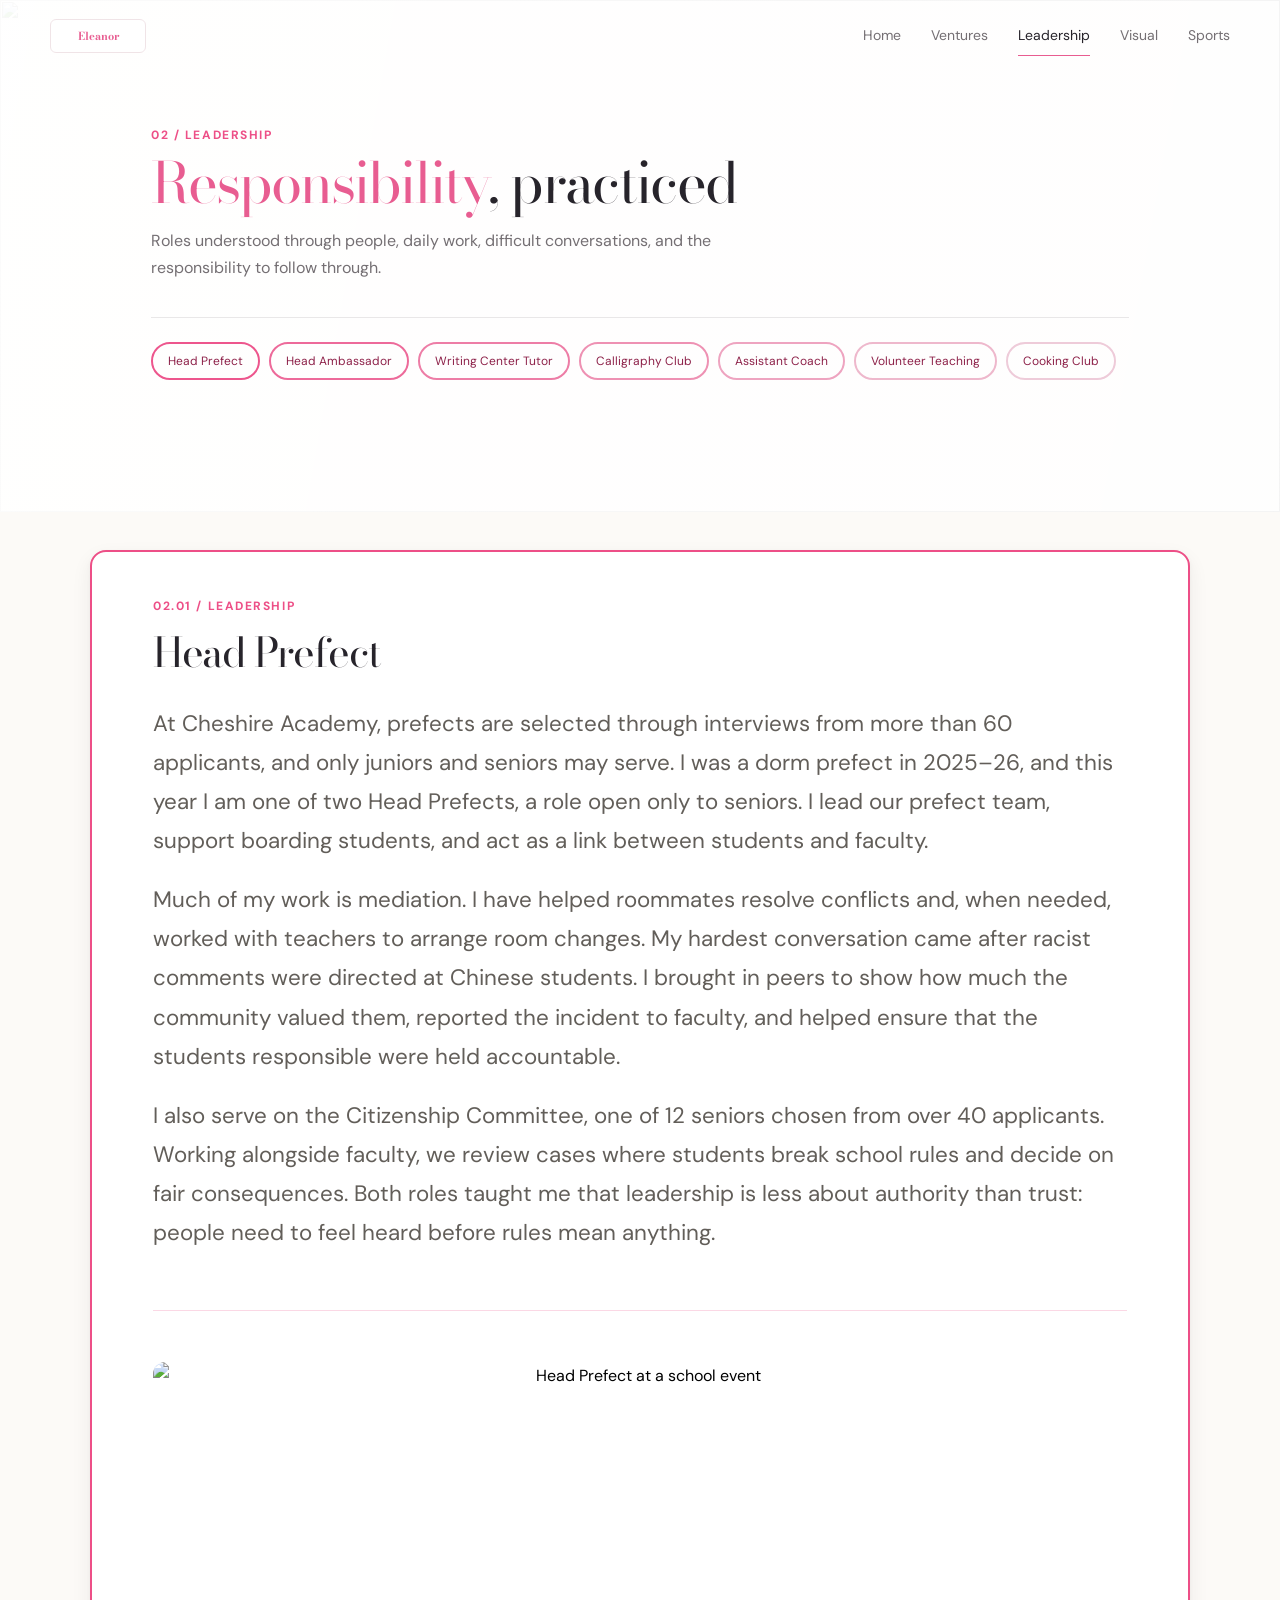
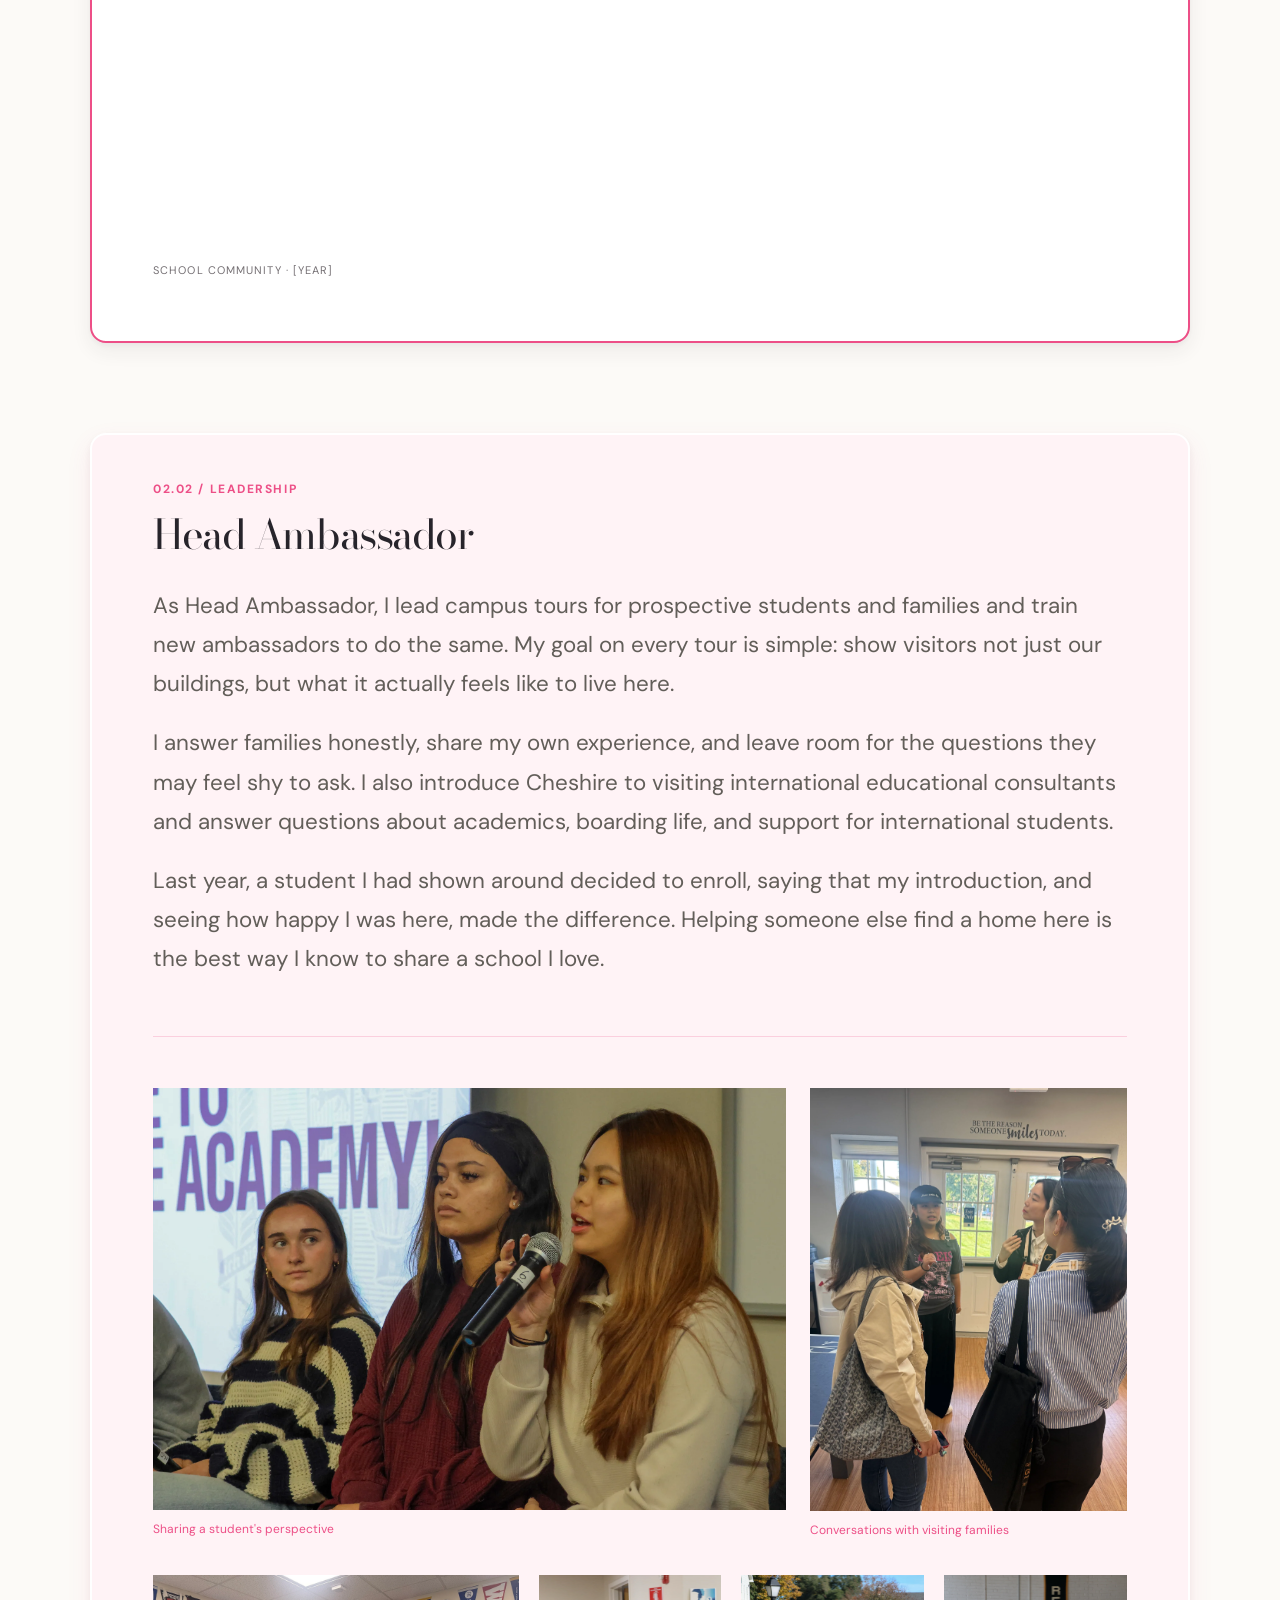
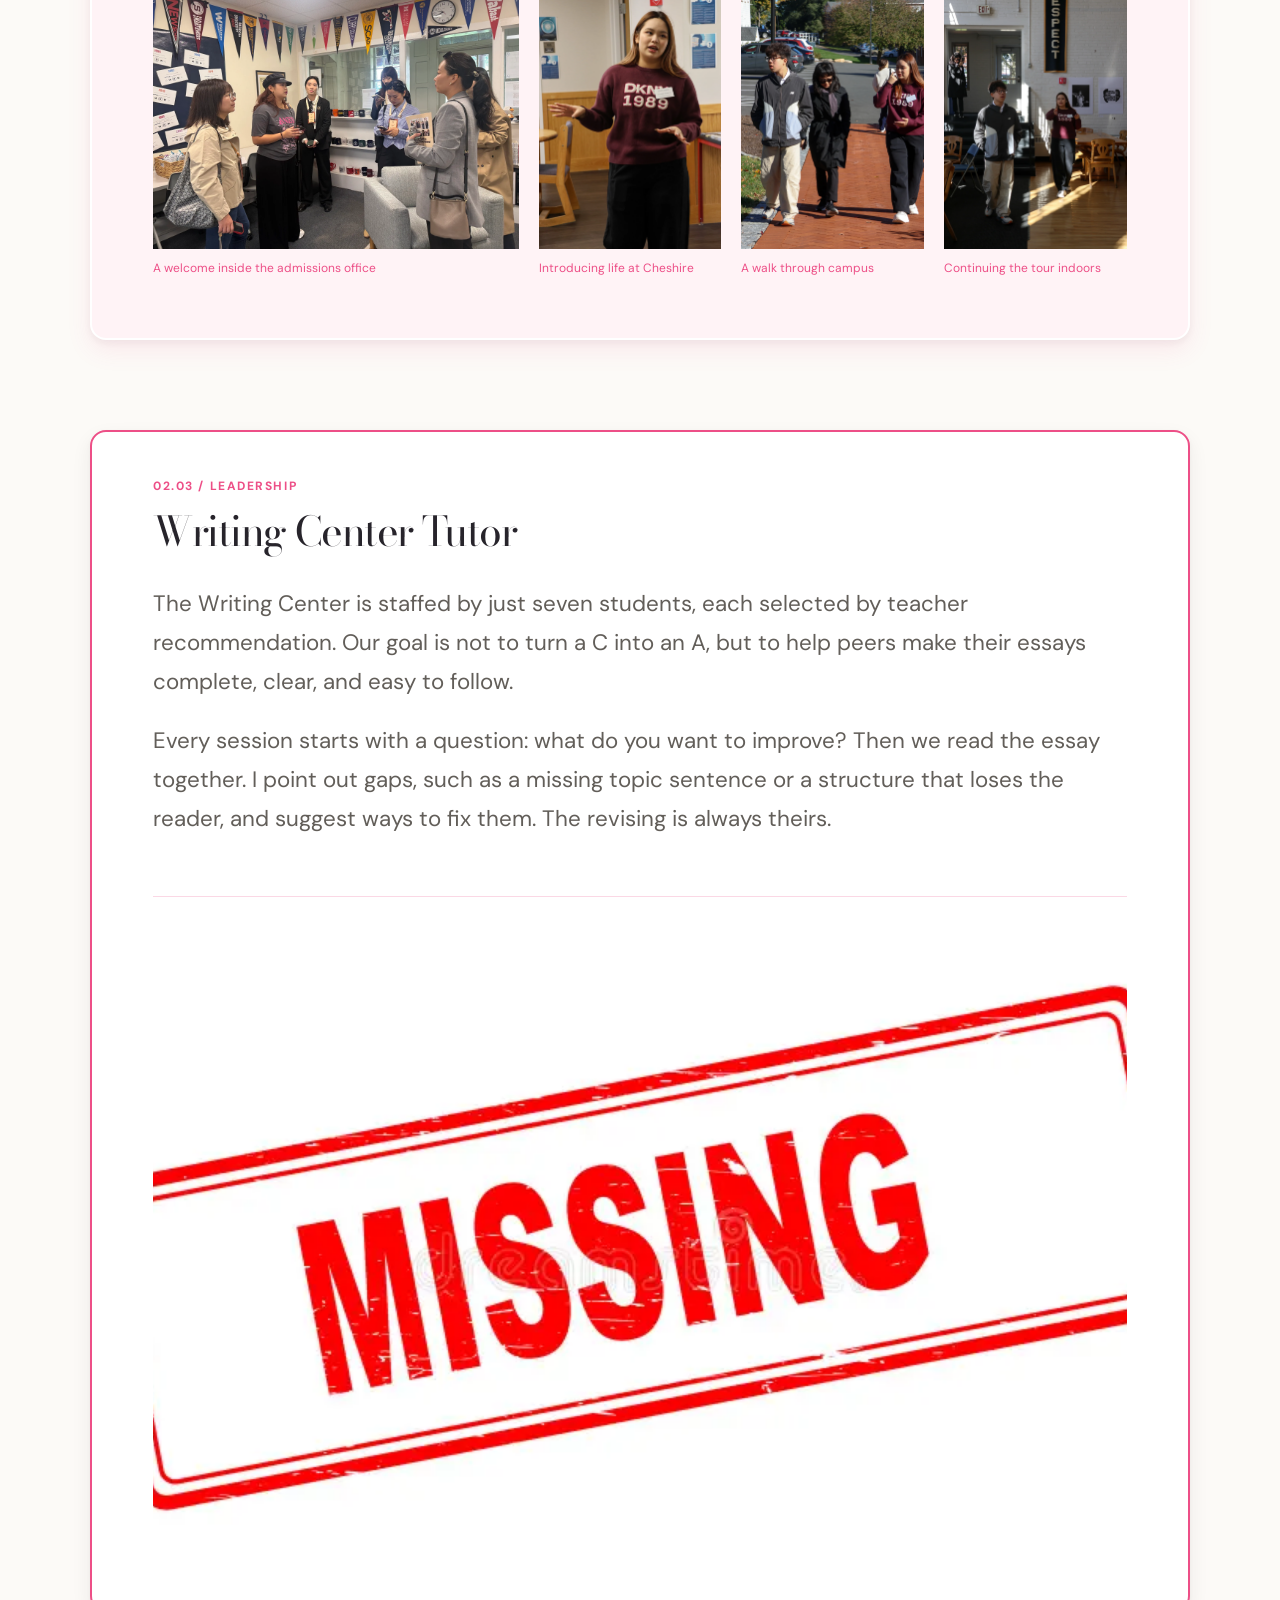
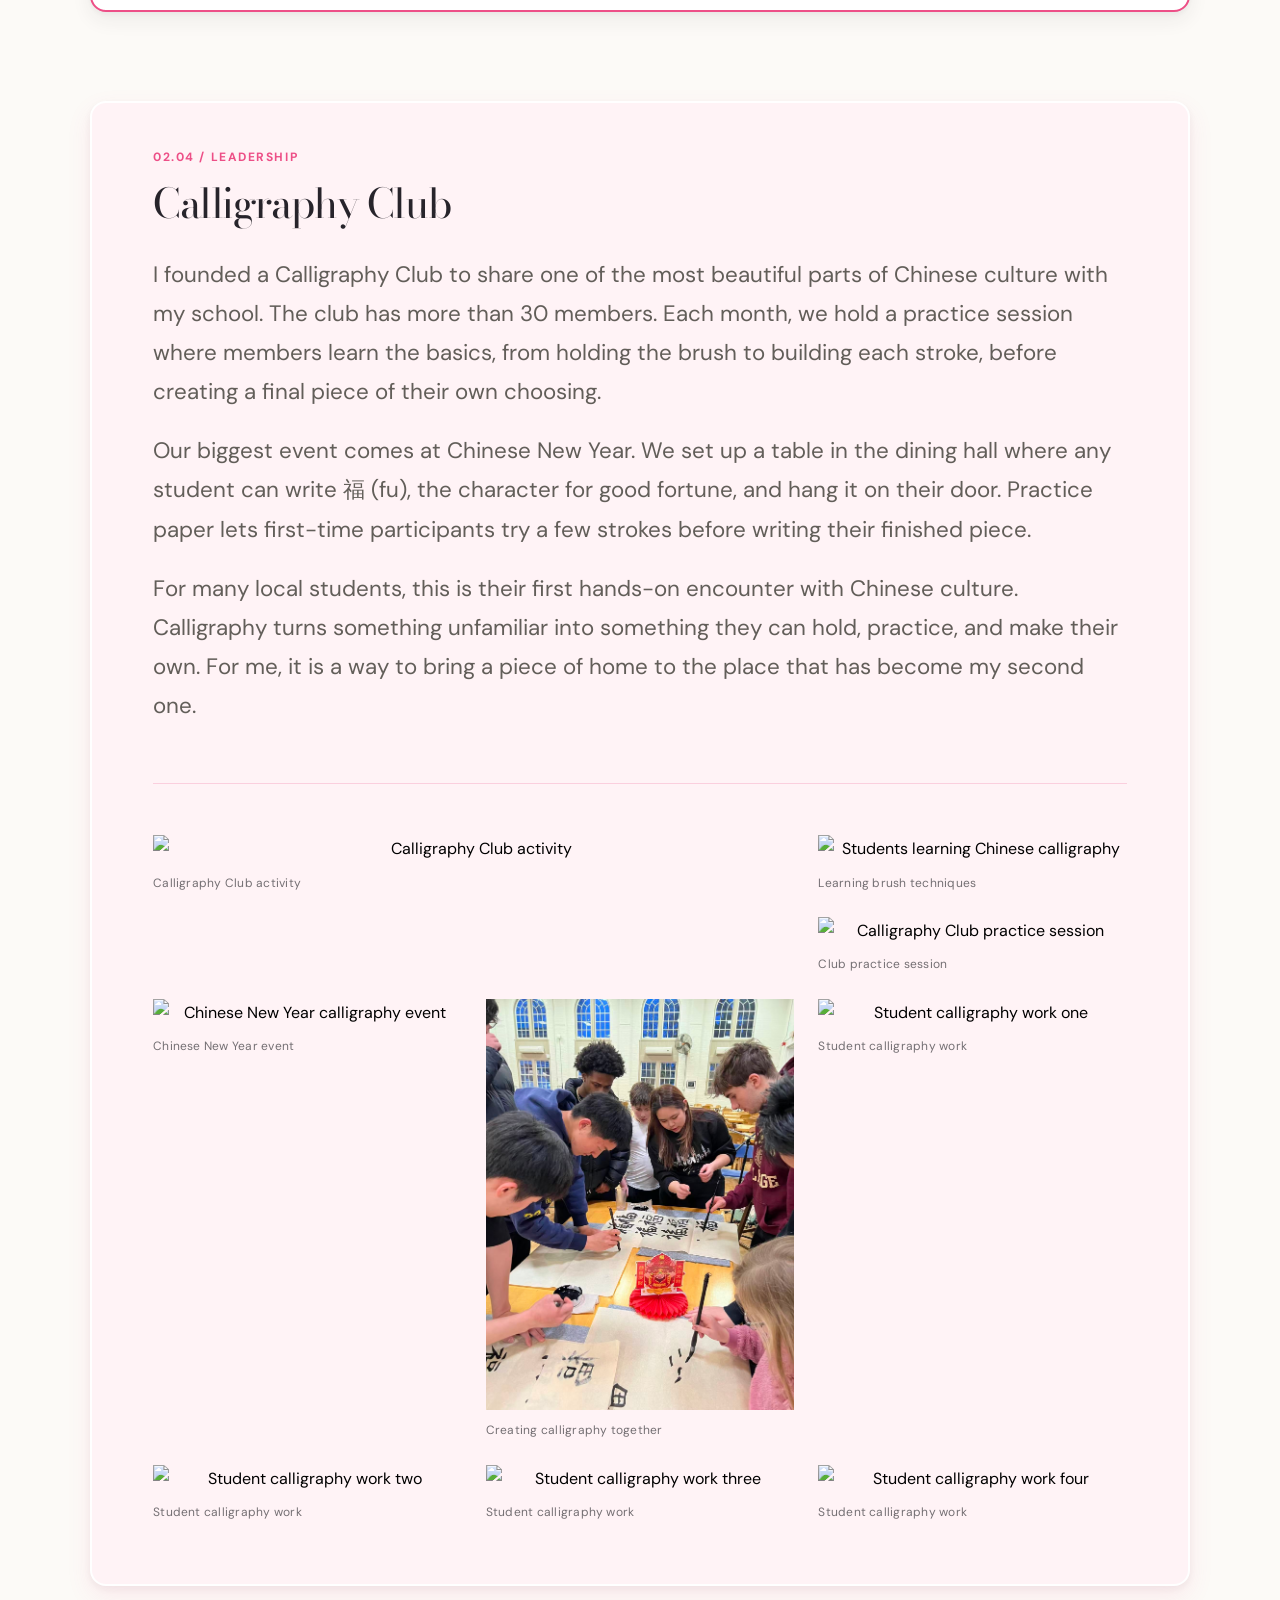
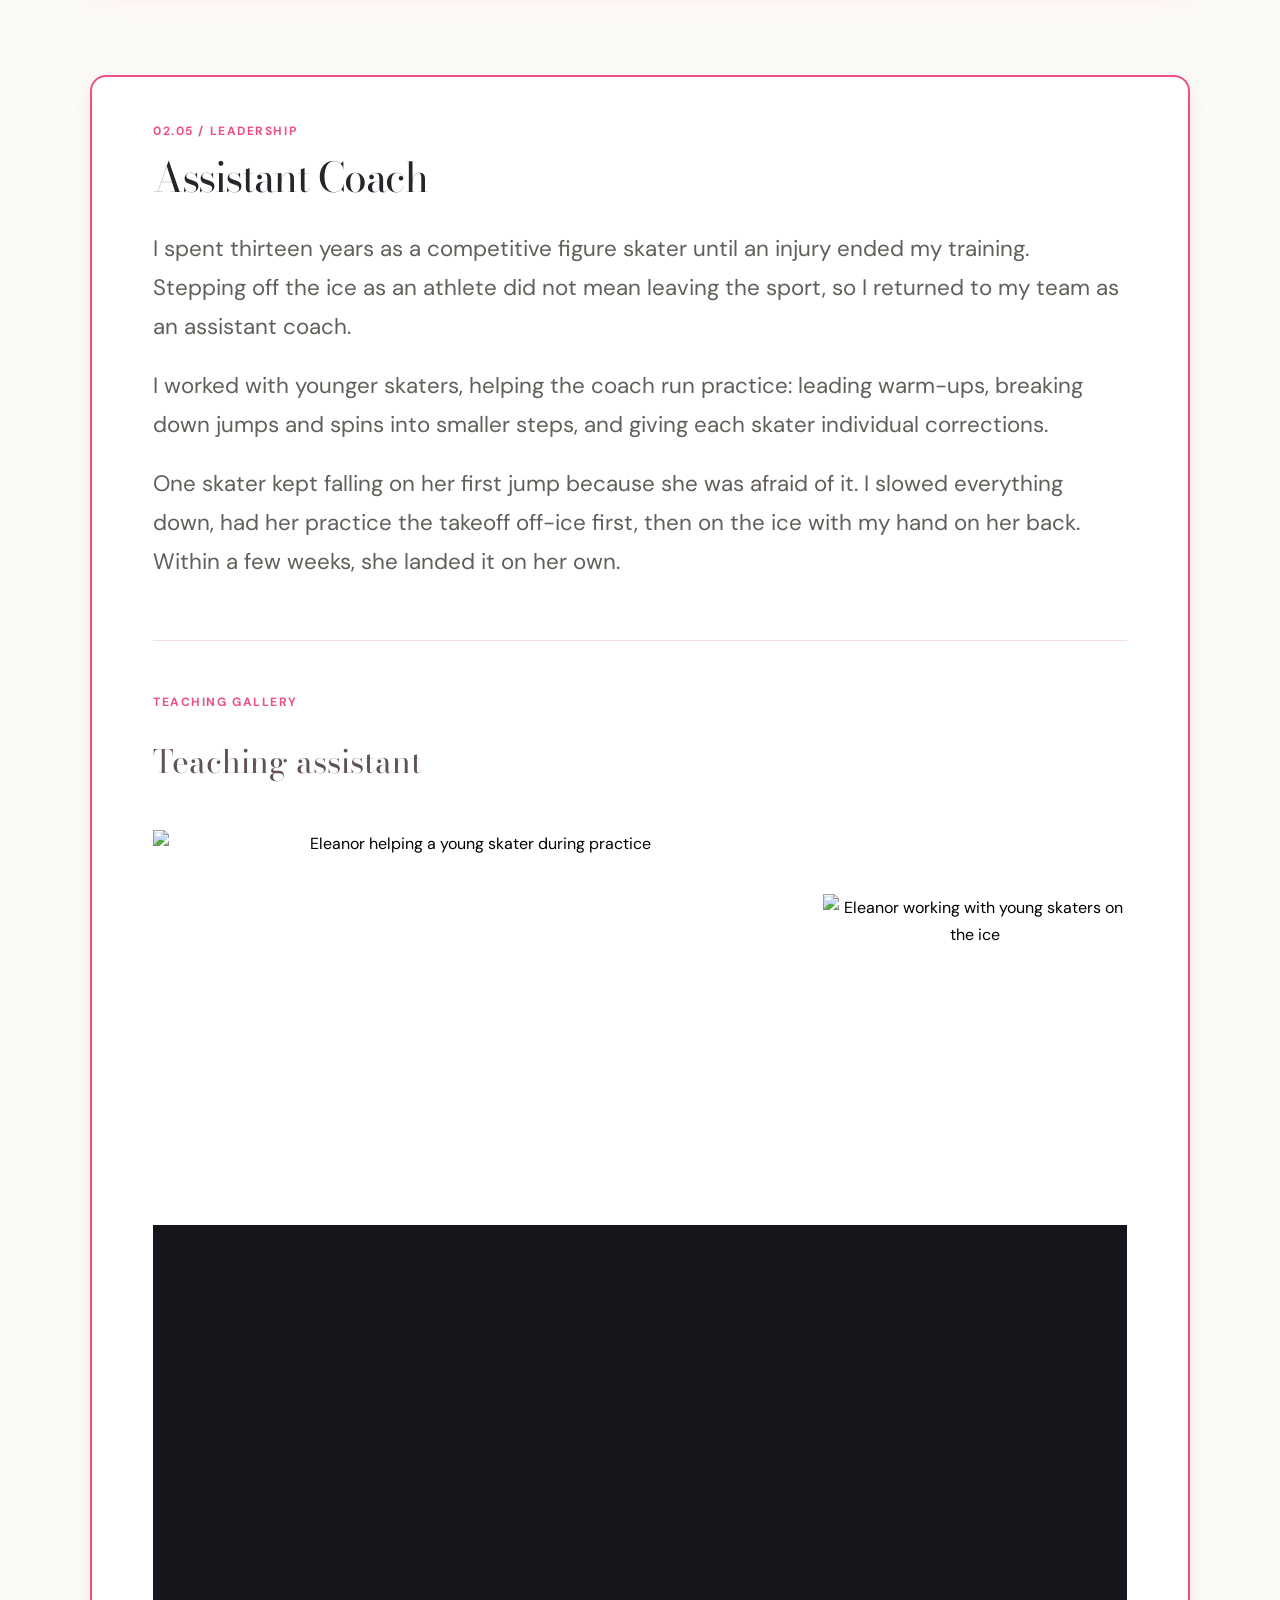
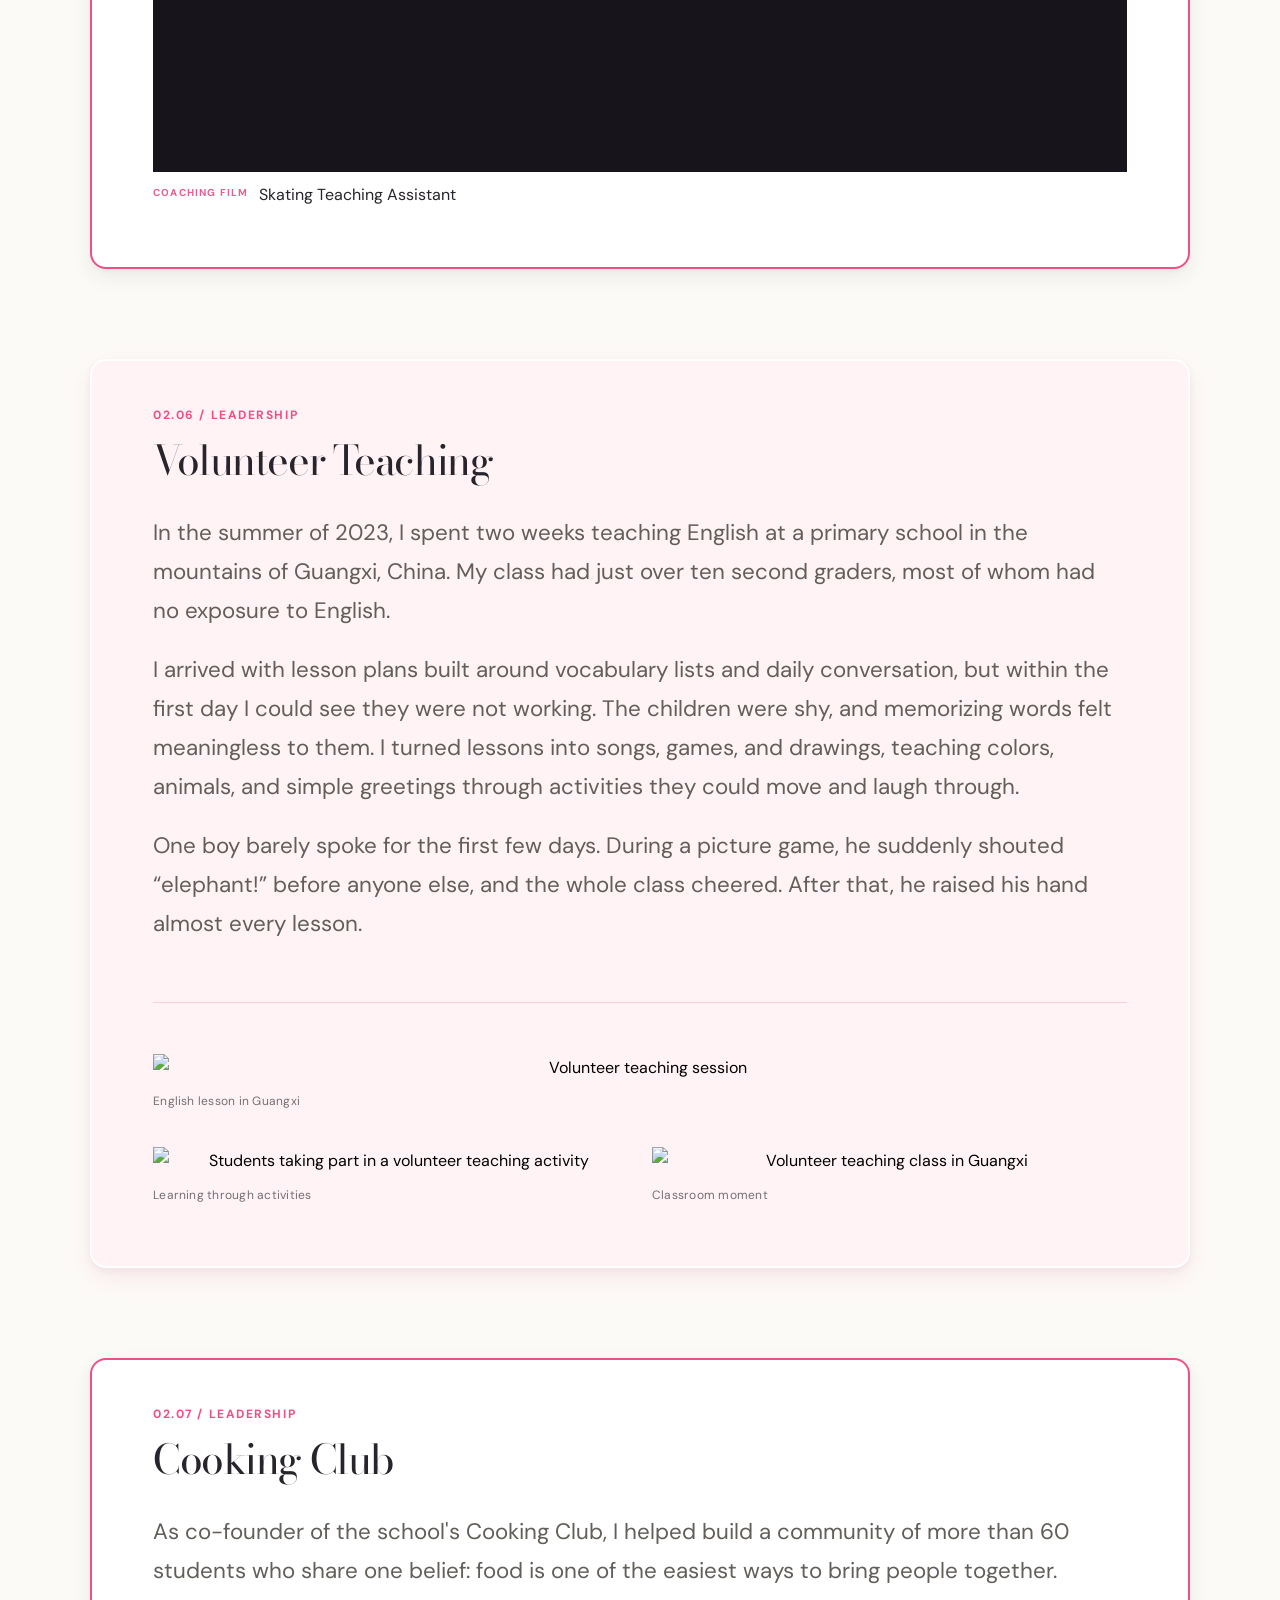
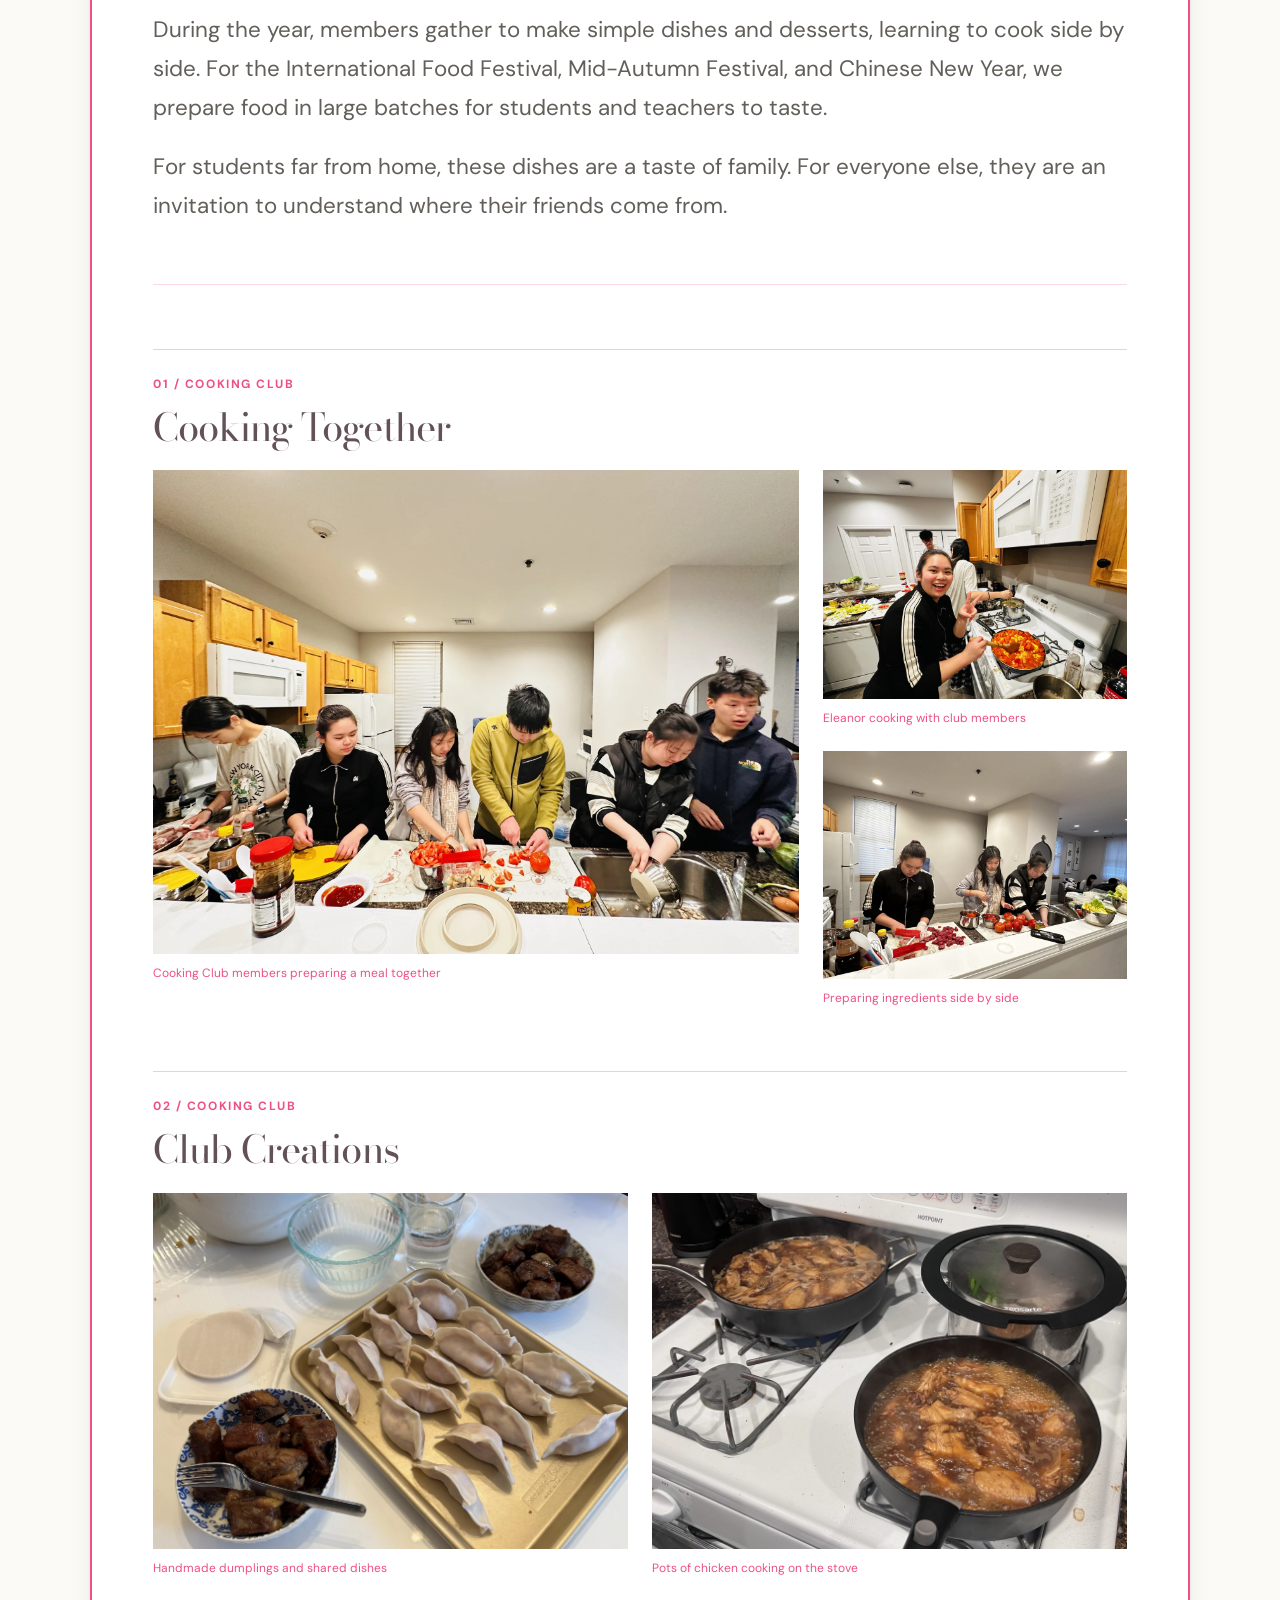
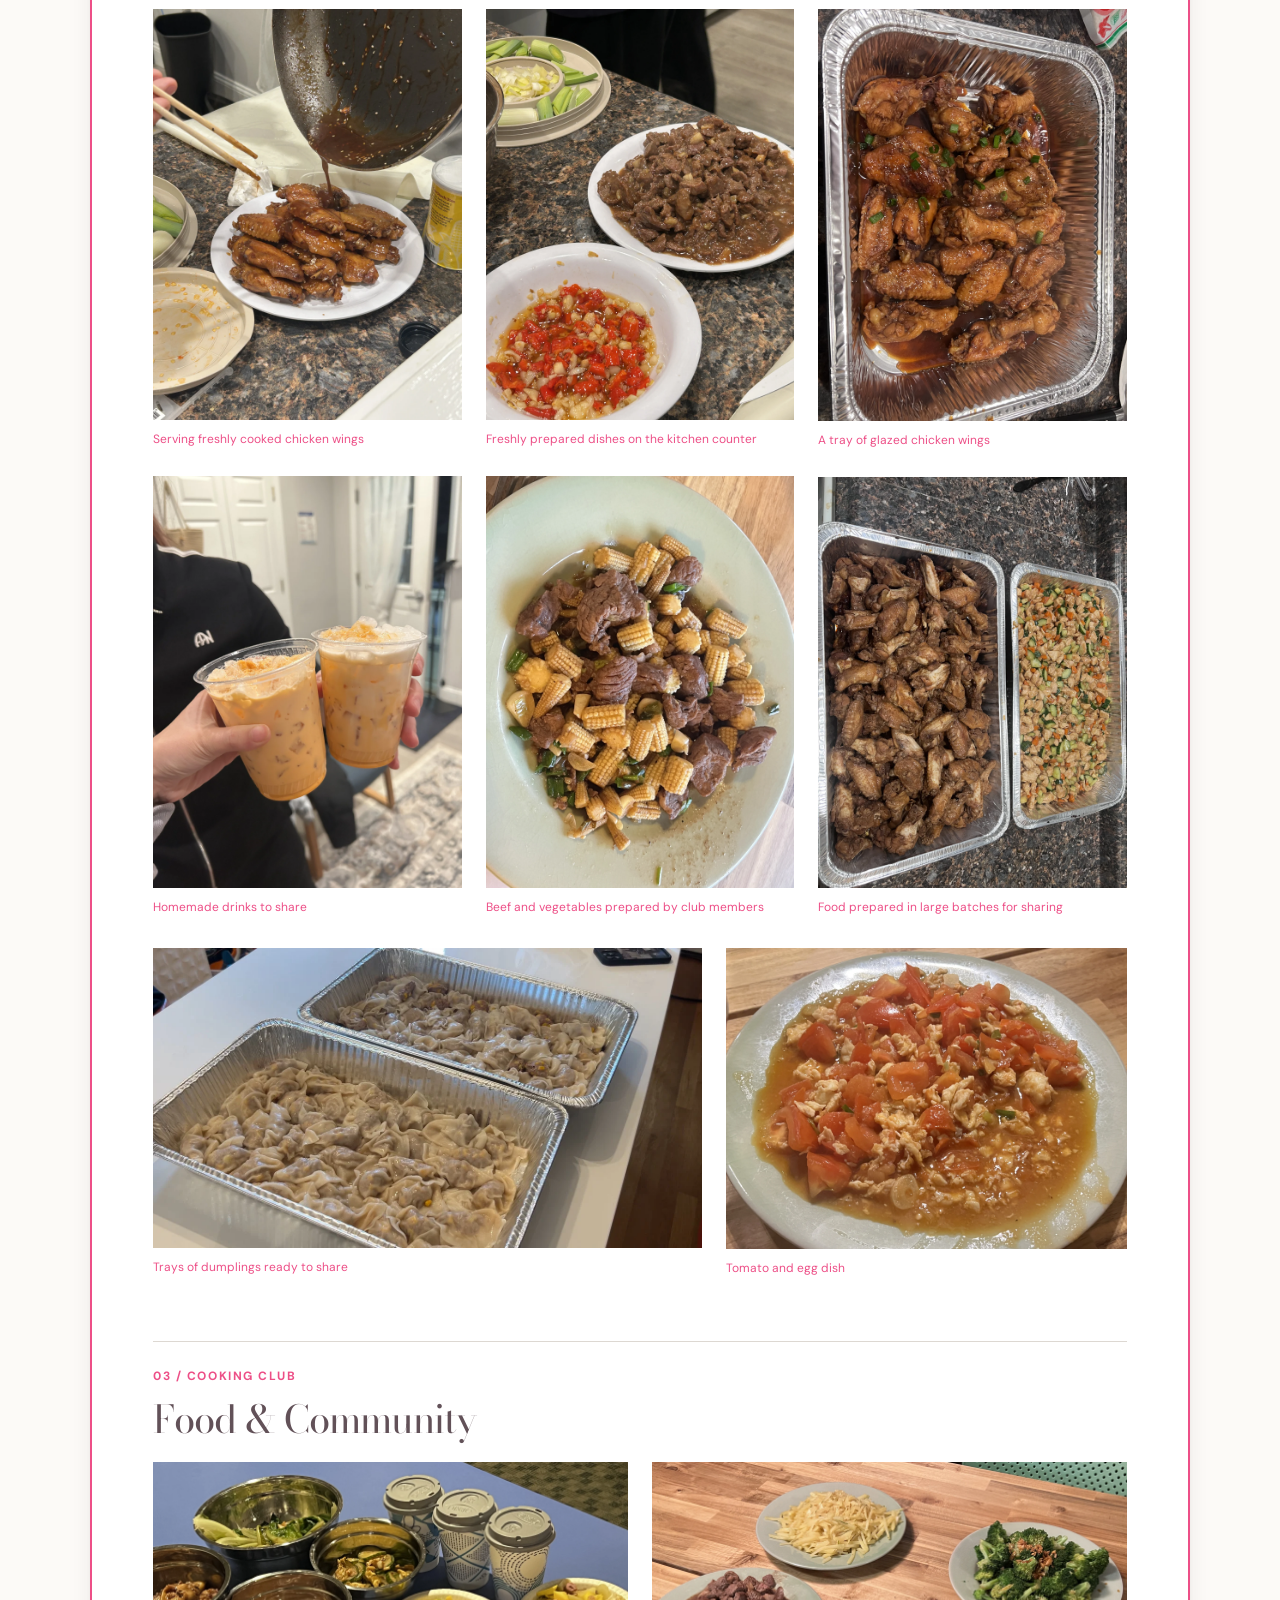
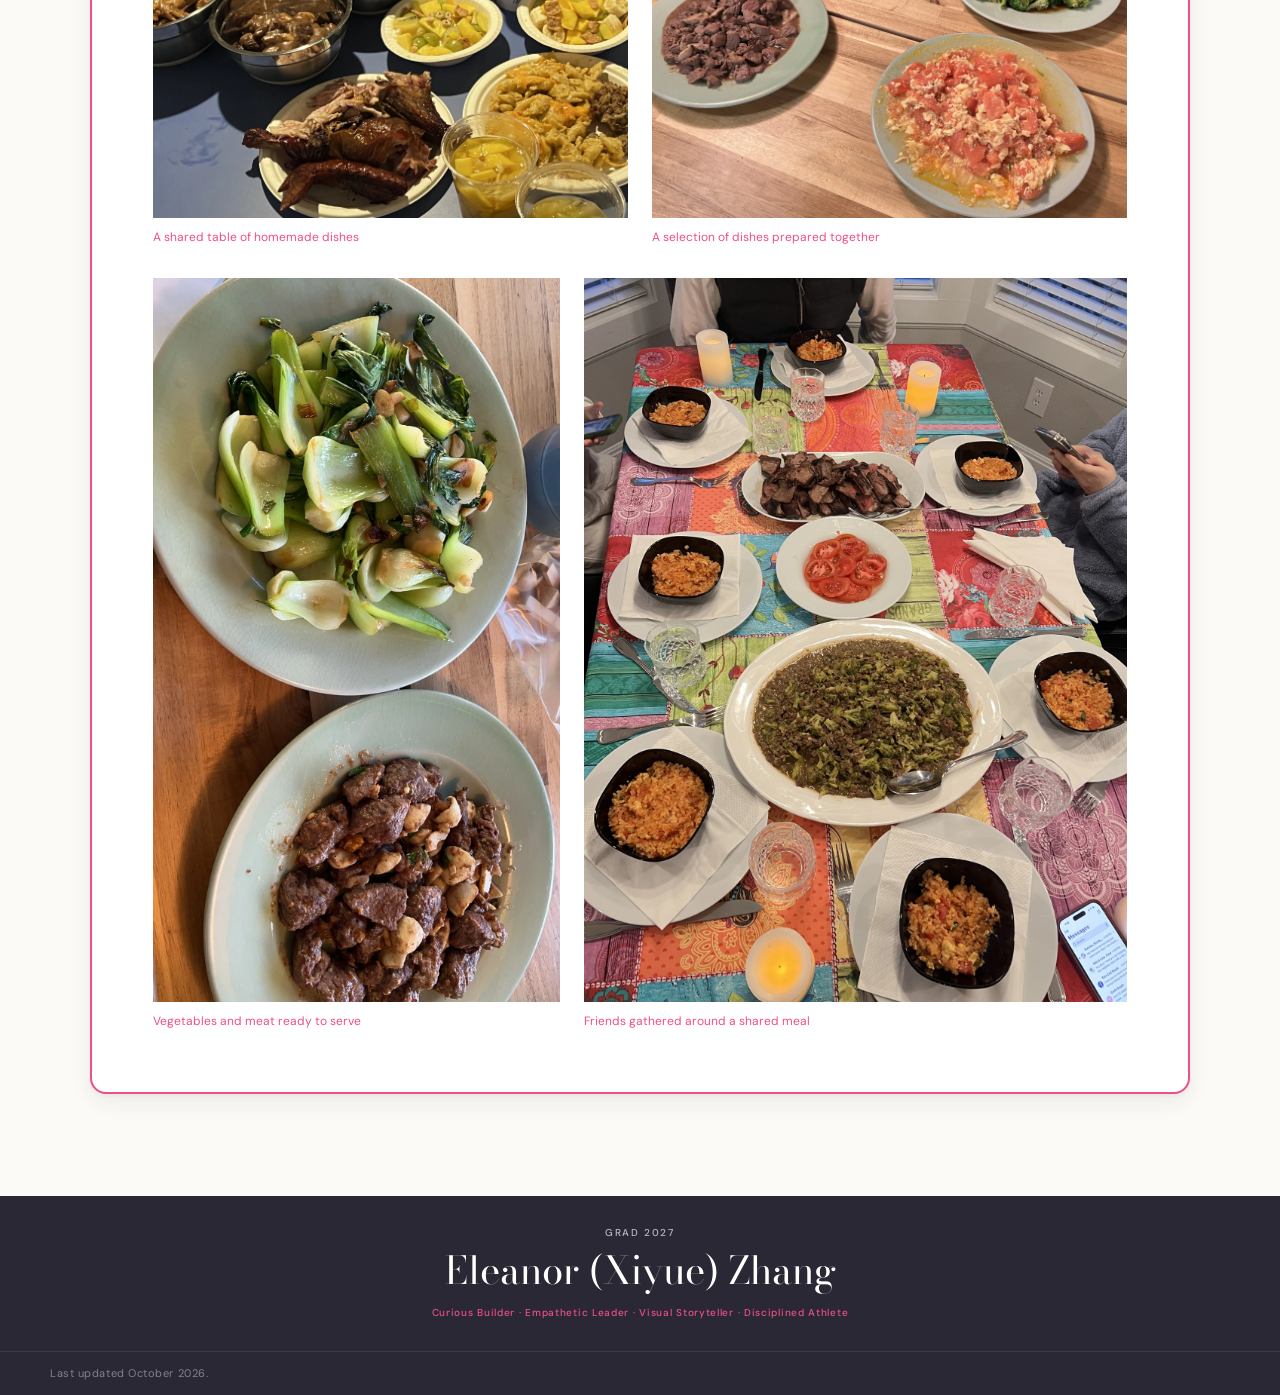
==== commit 4f5decac: "Match topic page footers to the home page" ====
--- a/leadership.html
+++ b/leadership.html
@@ -1,4 +1,4 @@
-<!doctype html><html lang="en"><head><meta charset="UTF-8"><meta name="viewport" content="width=device-width,initial-scale=1"><title>Leadership — Eleanor Zhang</title><meta name="description" content="Leadership experiences of Eleanor Zhang."><link rel="icon" type="image/svg+xml" href="data:image/svg+xml,%3Csvg xmlns='http://www.w3.org/2000/svg' viewBox='0 0 64 64'%3E%3Crect width='64' height='64' rx='8' fill='%23ed5d95'/%3E%3Ctext x='32' y='41' text-anchor='middle' font-family='Georgia' font-size='30' fill='white'%3EE%3C/text%3E%3C/svg%3E"><link rel="stylesheet" href="./style.css?v=20261025-outline-navigation"><script data-cfasync="false" src="./script.js?v=20261025-jazz-manual" defer></script><link rel="stylesheet" href="https://fonts.googleapis.com/css2?family=Bodoni+Moda:ital,wght@0,400;0,500;1,400&family=DM+Sans:opsz,wght@9..40,400;9..40,500;9..40,700&display=swap"></head><body class="detail-page leadership-page topic-blocks"><a class="skip-link" href="#detail-main">Skip to content</a>
+<!doctype html><html lang="en"><head><meta charset="UTF-8"><meta name="viewport" content="width=device-width,initial-scale=1"><title>Leadership — Eleanor Zhang</title><link rel="icon" href="./favicon.ico?v=20261025" sizes="any"><link rel="icon" type="image/svg+xml" href="./favicon.svg?v=20261025"><link rel="icon" type="image/png" sizes="32x32" href="./favicon.png?v=20261025"><meta name="description" content="Leadership experiences of Eleanor Zhang."><link rel="stylesheet" href="./style.css?v=20261025-outline-navigation"><script data-cfasync="false" src="./script.js?v=20261025-jazz-manual" defer></script><link rel="stylesheet" href="https://fonts.googleapis.com/css2?family=Bodoni+Moda:ital,wght@0,400;0,500;1,400&family=DM+Sans:opsz,wght@9..40,400;9..40,500;9..40,700&display=swap"></head><body class="detail-page leadership-page topic-blocks"><a class="skip-link" href="#detail-main">Skip to content</a>
 <header class="site-header" data-header><a class="wordmark" href="./index.html#hero" aria-label="Eleanor Zhang — back to home">Eleanor</a><button class="menu-toggle" type="button" aria-expanded="false" aria-controls="primary-nav"><span></span><span></span><span></span><span class="sr-only">Open menu</span></button><nav id="primary-nav" class="primary-nav"><a class="nav-link" href="./index.html#home">Home</a><a class="nav-link" href="./index.html#ventures">Ventures</a><a class="nav-link" href="./index.html#leadership">Leadership</a><a class="nav-link" href="./index.html#visual">Visual</a><a class="nav-link" href="./index.html#sports">Sports</a></nav></header>
 <main id="detail-main"><header class="detail-hero topic-hero"><div class="topic-hero-image" aria-hidden="true"><img src="./assets/home/student-representative-highlights/student-representative-highlights-cover.jpg" alt="" loading="eager" width="1920" height="1080"></div><div class="topic-hero-content"><p class="chapter-no">02 / LEADERSHIP</p><h1><span class="topic-keyword">Responsibility</span>, practiced</h1><p>Roles understood through people, daily work, difficult conversations, and the responsibility to follow through.</p><nav class="detail-toc"><a href="#head-prefect">Head Prefect</a><a href="#head-ambassador">Head Ambassador</a><a href="#writing-center-tutor">Writing Center Tutor</a><a href="#calligraphy-club">Calligraphy Club</a><a href="#assistance-coach">Assistant Coach</a><a href="#volunteer-teaching">Volunteer Teaching</a><a href="#cooking-club">Cooking Club</a></nav></div></header><div class="detail-content">
 <article id="head-prefect" class="detail-module"><header class="detail-module-header"><div><p class="sub-label">02.01 / Leadership</p><h2>Head Prefect</h2></div><div class="detail-module-copy"><p>At Cheshire Academy, prefects are selected through interviews from more than 60 applicants, and only juniors and seniors may serve. I was a dorm prefect in 2025–26, and this year I am one of two Head Prefects, a role open only to seniors. I lead our prefect team, support boarding students, and act as a link between students and faculty.</p><p>Much of my work is mediation. I have helped roommates resolve conflicts and, when needed, worked with teachers to arrange room changes. My hardest conversation came after racist comments were directed at Chinese students. I brought in peers to show how much the community valued them, reported the incident to faculty, and helped ensure that the students responsible were held accountable.</p><p>I also serve on the Citizenship Committee, one of 12 seniors chosen from over 40 applicants. Working alongside faculty, we review cases where students break school rules and decide on fair consequences. Both roles taught me that leadership is less about authority than trust: people need to feel heard before rules mean anything.</p><div class="resource-links"><a href="#">Student Representative Speech</a><a href="#">Leadership PDF</a></div></div></header><figure class="head-prefect-photo"><button class="zoom"><img src="./assets/leadership/Head Prefect/Head Prefect.jpg" alt="Head Prefect at a school event" loading="lazy" width="1908" height="1280"></button><figcaption>School community · [YEAR]</figcaption></figure></article>
@@ -12,4 +12,4 @@
 <section class="cooking-story"><header class="cooking-story-heading"><p class="sub-label">02 / Cooking Club</p><h3>Club Creations</h3></header><div class="cooking-prep-grid"><figure class="cooking-photo cooking-food-lead"><button class="zoom" type="button" aria-label="Enlarge Handmade dumplings and shared dishes"><img src="./assets/leadership/Cooking Club/web/7f15bc6633e8ddbbbec78089788efbe7.webp" alt="Handmade dumplings and shared dishes" loading="lazy" width="1920" height="1441"></button><figcaption>Handmade dumplings and shared dishes</figcaption></figure><figure class="cooking-photo cooking-stove"><button class="zoom" type="button" aria-label="Enlarge Pots of chicken cooking on the stove"><img src="./assets/leadership/Cooking Club/web/IMG_7283.webp" alt="Pots of chicken cooking on the stove" loading="lazy" width="1920" height="1440"></button><figcaption>Pots of chicken cooking on the stove</figcaption></figure></div><div class="cooking-food-grid"><div class="cooking-photo-column"><figure class="cooking-photo "><button class="zoom" type="button" aria-label="Enlarge Serving freshly cooked chicken wings"><img src="./assets/leadership/Cooking Club/web/IMG_4174.webp" alt="Serving freshly cooked chicken wings" loading="lazy" width="1440" height="1920"></button><figcaption>Serving freshly cooked chicken wings</figcaption></figure><figure class="cooking-photo "><button class="zoom" type="button" aria-label="Enlarge Homemade drinks to share"><img src="./assets/leadership/Cooking Club/web/IMG_4176.webp" alt="Homemade drinks to share" loading="lazy" width="1440" height="1920"></button><figcaption>Homemade drinks to share</figcaption></figure></div><div class="cooking-photo-column"><figure class="cooking-photo "><button class="zoom" type="button" aria-label="Enlarge Freshly prepared dishes on the kitchen counter"><img src="./assets/leadership/Cooking Club/web/IMG_4182 2.webp" alt="Freshly prepared dishes on the kitchen counter" loading="lazy" width="1440" height="1920"></button><figcaption>Freshly prepared dishes on the kitchen counter</figcaption></figure><figure class="cooking-photo "><button class="zoom" type="button" aria-label="Enlarge Beef and vegetables prepared by club members"><img src="./assets/leadership/Cooking Club/web/IMG_5970.webp" alt="Beef and vegetables prepared by club members" loading="lazy" width="1440" height="1920"></button><figcaption>Beef and vegetables prepared by club members</figcaption></figure></div><div class="cooking-photo-column"><figure class="cooking-photo "><button class="zoom" type="button" aria-label="Enlarge A tray of glazed chicken wings"><img src="./assets/leadership/Cooking Club/web/IMG_7284.webp" alt="A tray of glazed chicken wings" loading="lazy" width="1440" height="1920"></button><figcaption>A tray of glazed chicken wings</figcaption></figure><figure class="cooking-photo "><button class="zoom" type="button" aria-label="Enlarge Food prepared in large batches for sharing"><img src="./assets/leadership/Cooking Club/web/IMG_2530.webp" alt="Food prepared in large batches for sharing" loading="lazy" width="1440" height="1920"></button><figcaption>Food prepared in large batches for sharing</figcaption></figure></div></div><div class="cooking-finish-grid"><figure class="cooking-photo cooking-dumplings"><button class="zoom" type="button" aria-label="Enlarge Trays of dumplings ready to share"><img src="./assets/leadership/Cooking Club/web/IMG_8620.webp" alt="Trays of dumplings ready to share" loading="lazy" width="1170" height="640"></button><figcaption>Trays of dumplings ready to share</figcaption></figure><figure class="cooking-photo "><button class="zoom" type="button" aria-label="Enlarge Tomato and egg dish"><img src="./assets/leadership/Cooking Club/web/IMG_5973.webp" alt="Tomato and egg dish" loading="lazy" width="1920" height="1440"></button><figcaption>Tomato and egg dish</figcaption></figure></div></section>
 <section class="cooking-story"><header class="cooking-story-heading"><p class="sub-label">03 / Cooking Club</p><h3>Food &amp; Community</h3></header><div class="cooking-table-grid"><figure class="cooking-photo cooking-table-lead"><button class="zoom" type="button" aria-label="Enlarge A shared table of homemade dishes"><img src="./assets/leadership/Cooking Club/web/IMG_3716.webp" alt="A shared table of homemade dishes" loading="lazy" width="1920" height="1440"></button><figcaption>A shared table of homemade dishes</figcaption></figure><figure class="cooking-photo cooking-table-side"><button class="zoom" type="button" aria-label="Enlarge A selection of dishes prepared together"><img src="./assets/leadership/Cooking Club/web/IMG_6412.webp" alt="A selection of dishes prepared together" loading="lazy" width="1920" height="1440"></button><figcaption>A selection of dishes prepared together</figcaption></figure></div><div class="cooking-serving-grid"><figure class="cooking-photo "><button class="zoom" type="button" aria-label="Enlarge Vegetables and meat ready to serve"><img src="./assets/leadership/Cooking Club/web/IMG_5989.webp" alt="Vegetables and meat ready to serve" loading="lazy" width="1080" height="1920"></button><figcaption>Vegetables and meat ready to serve</figcaption></figure><figure class="cooking-photo "><button class="zoom" type="button" aria-label="Enlarge Friends gathered around a shared meal"><img src="./assets/leadership/Cooking Club/web/IMG_7763.webp" alt="Friends gathered around a shared meal" loading="lazy" width="1440" height="1920"></button><figcaption>Friends gathered around a shared meal</figcaption></figure></div></section>
 </div></article>
-</div></main><section class="closing"><p>GRAD 2027</p><div class="closing-heading"><h2>Eleanor Zhang</h2></div><p class="closing-tagline">Curious Builder · Empathetic Leader · Visual Storyteller · Disciplined Athlete</p></section><footer><span>Last updated October 2026.</span></footer><dialog class="lightbox"><button class="lightbox-close">×</button><button class="lightbox-prev">←</button><figure><img src="" alt=""><figcaption></figcaption></figure><button class="lightbox-next">→</button></dialog></body></html>
+</div></main><section id="contact" class="closing"><p>GRAD 2027</p><div class="closing-heading"><h2>Eleanor (Xiyue) Zhang</h2></div><p class="closing-tagline">Curious Builder · Empathetic Leader · Visual Storyteller · Disciplined Athlete</p></section><footer><span>Last updated October 2026.</span></footer><dialog class="lightbox"><button class="lightbox-close">×</button><button class="lightbox-prev">←</button><figure><img src="" alt=""><figcaption></figcaption></figure><button class="lightbox-next">→</button></dialog></body></html>
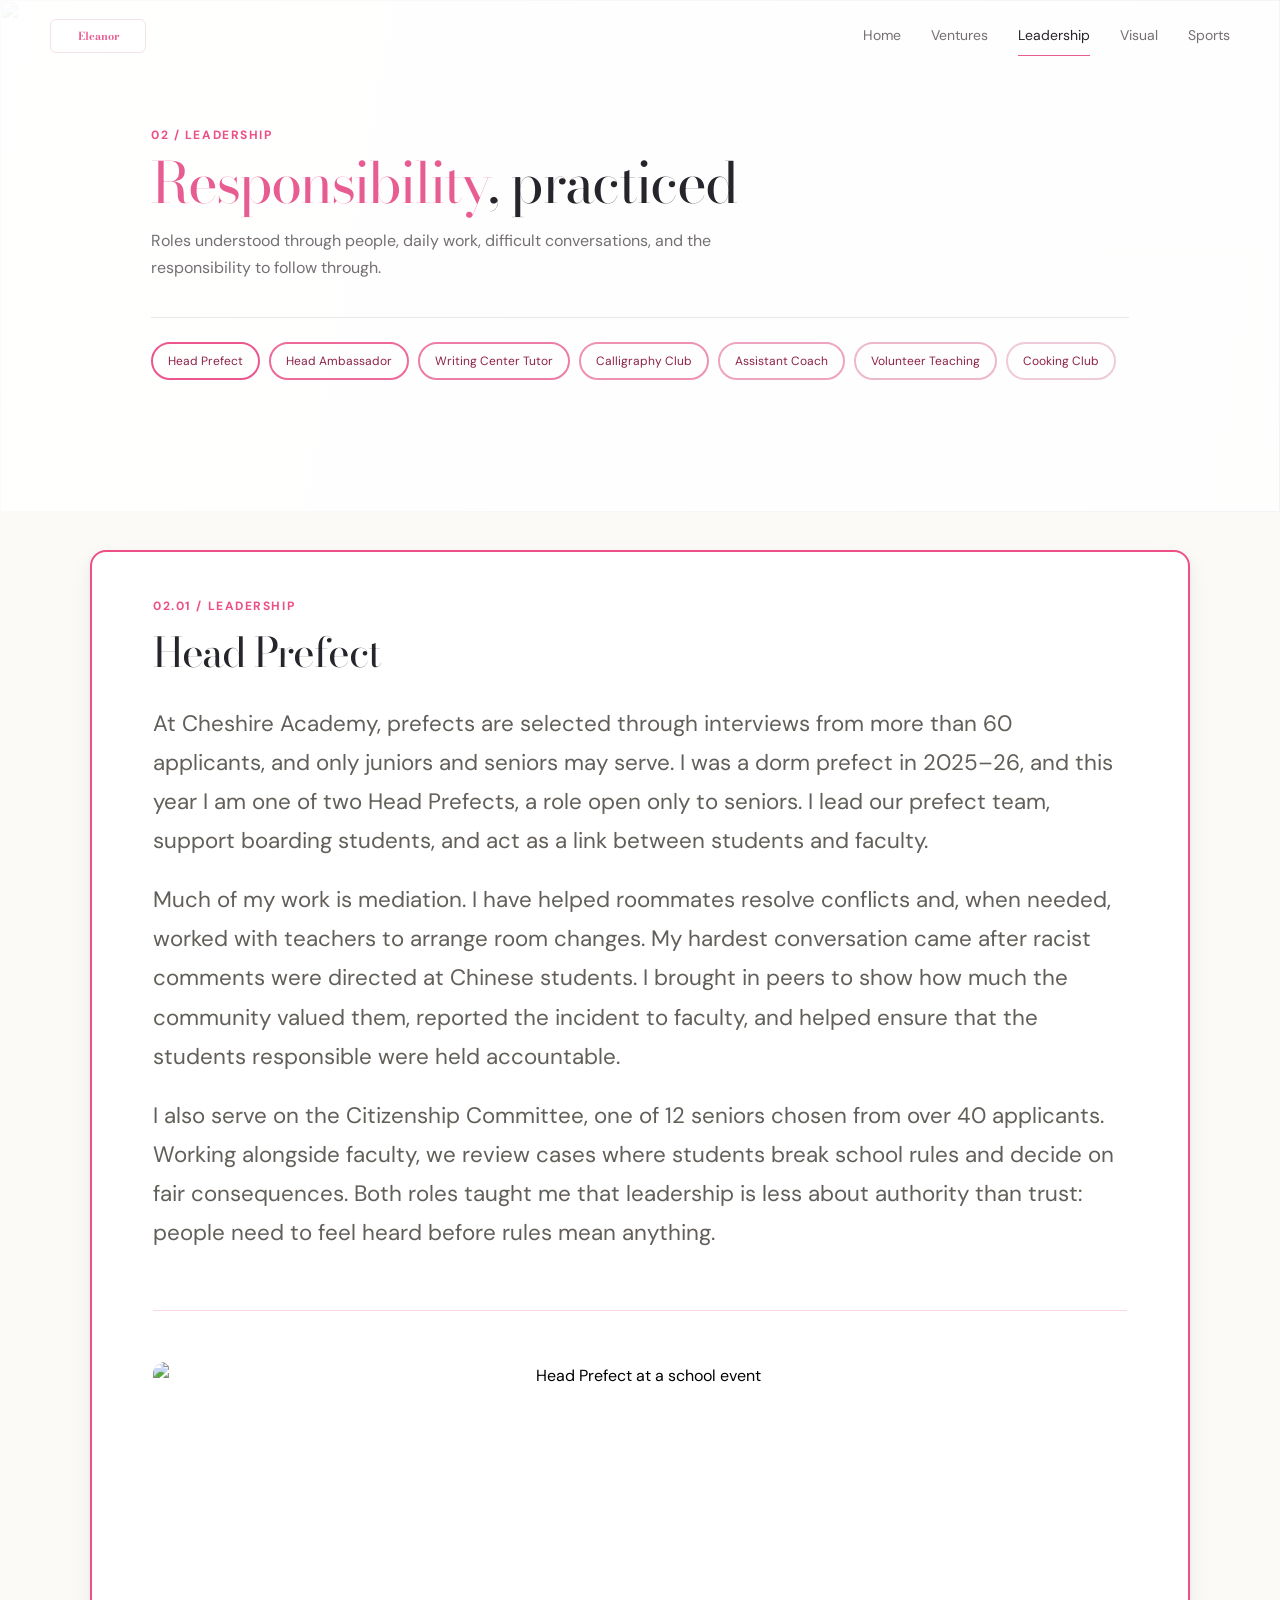
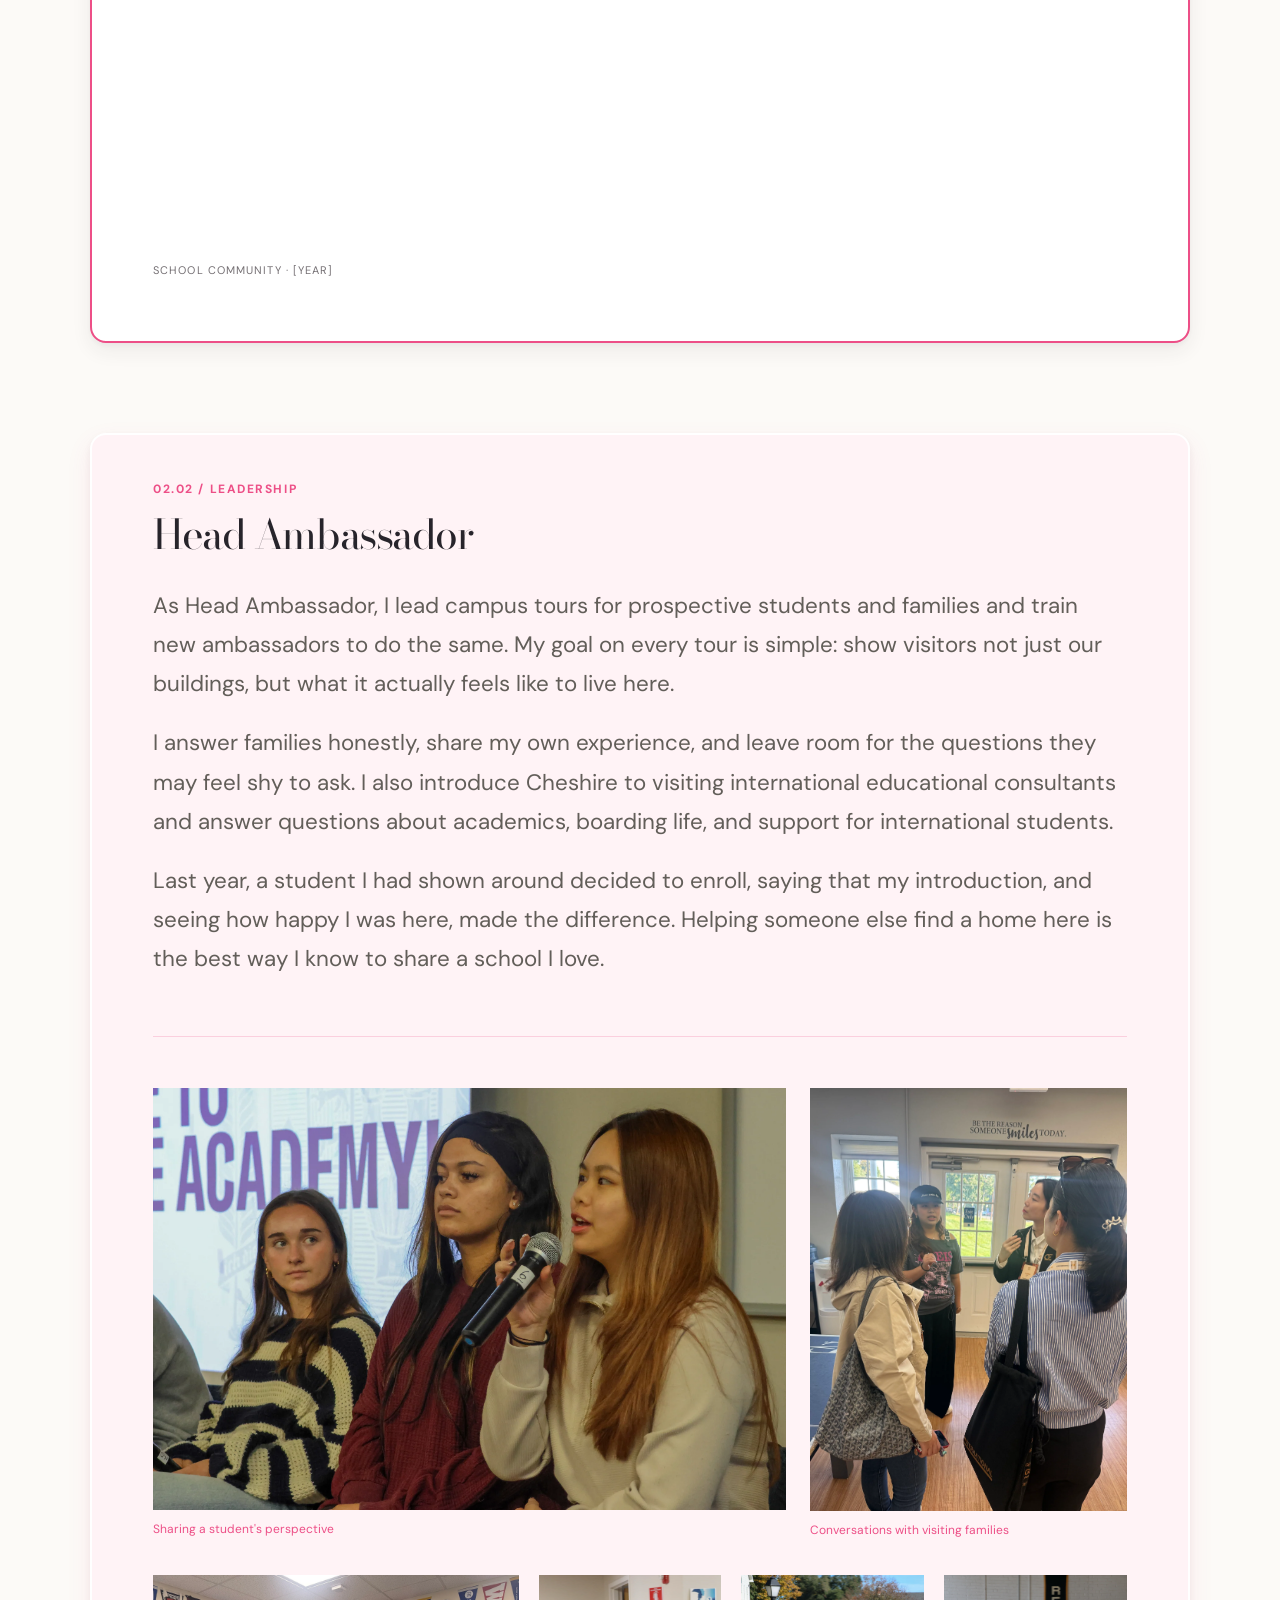
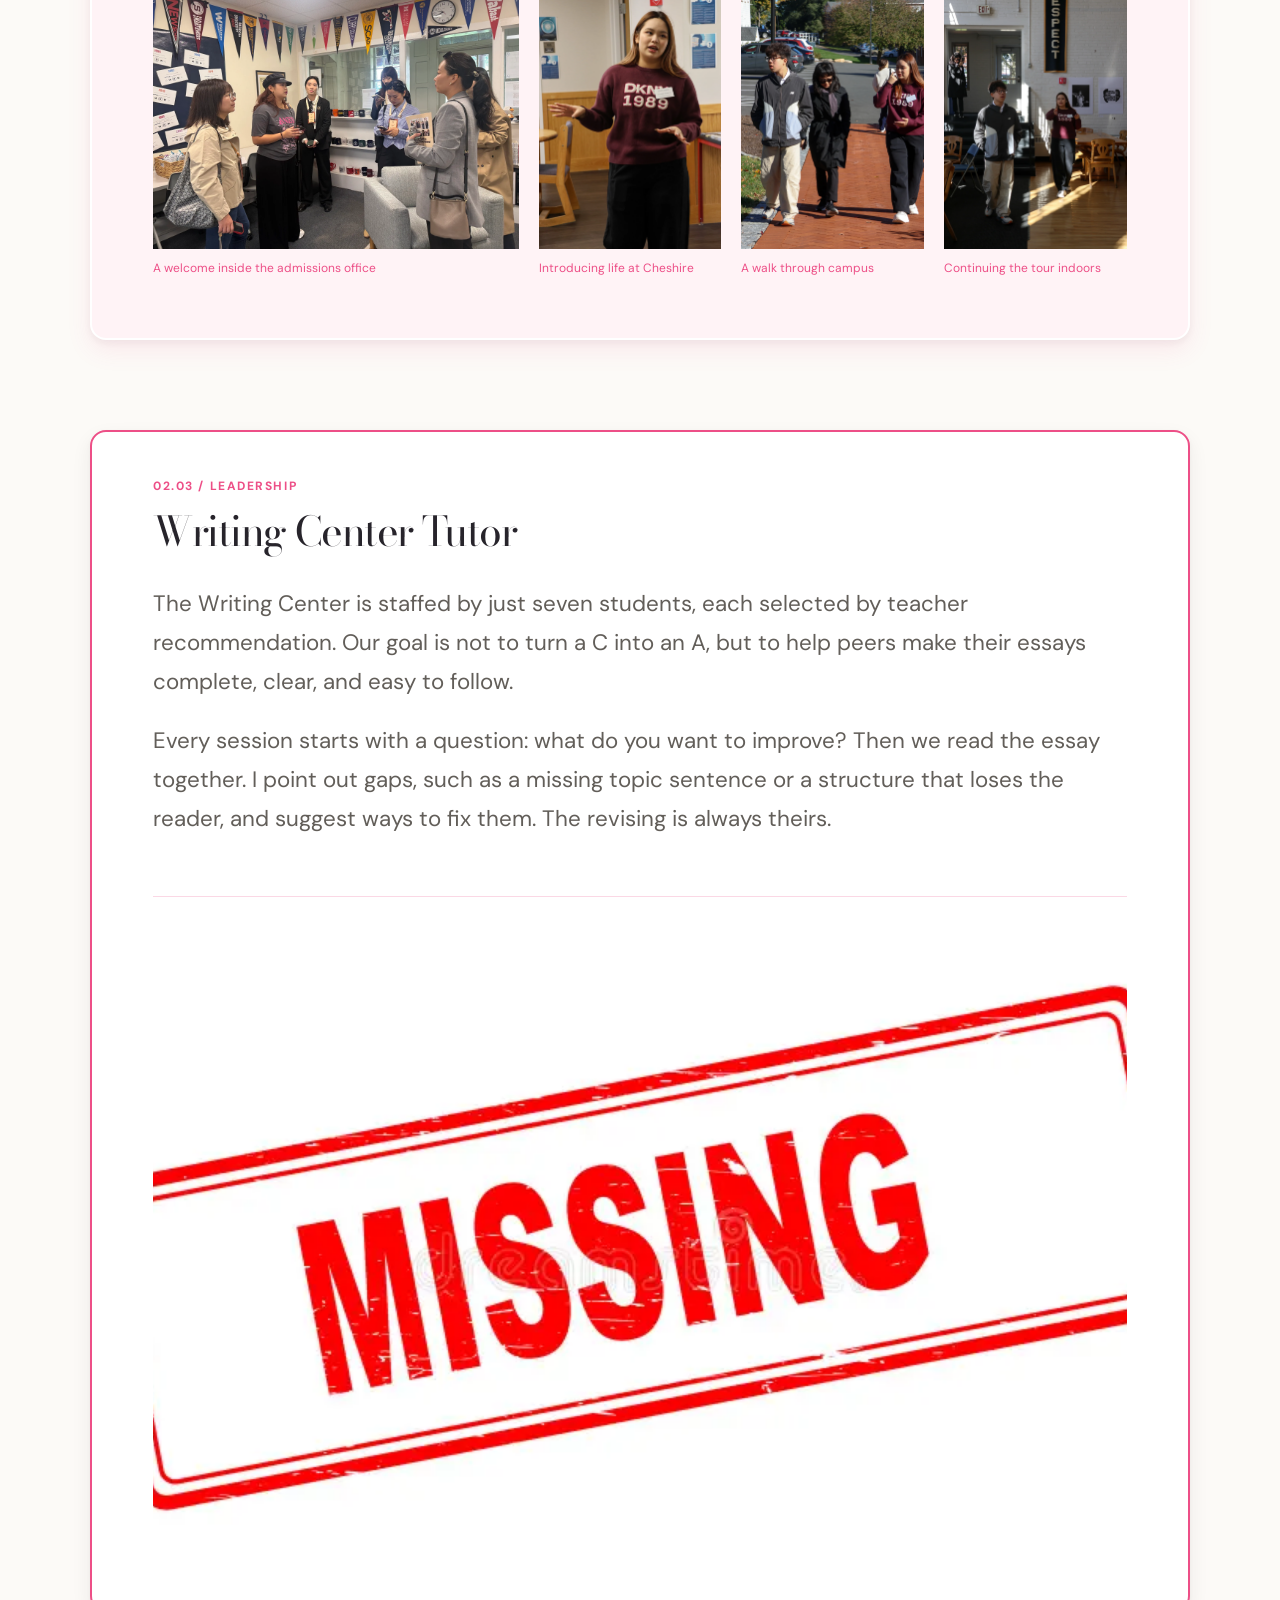
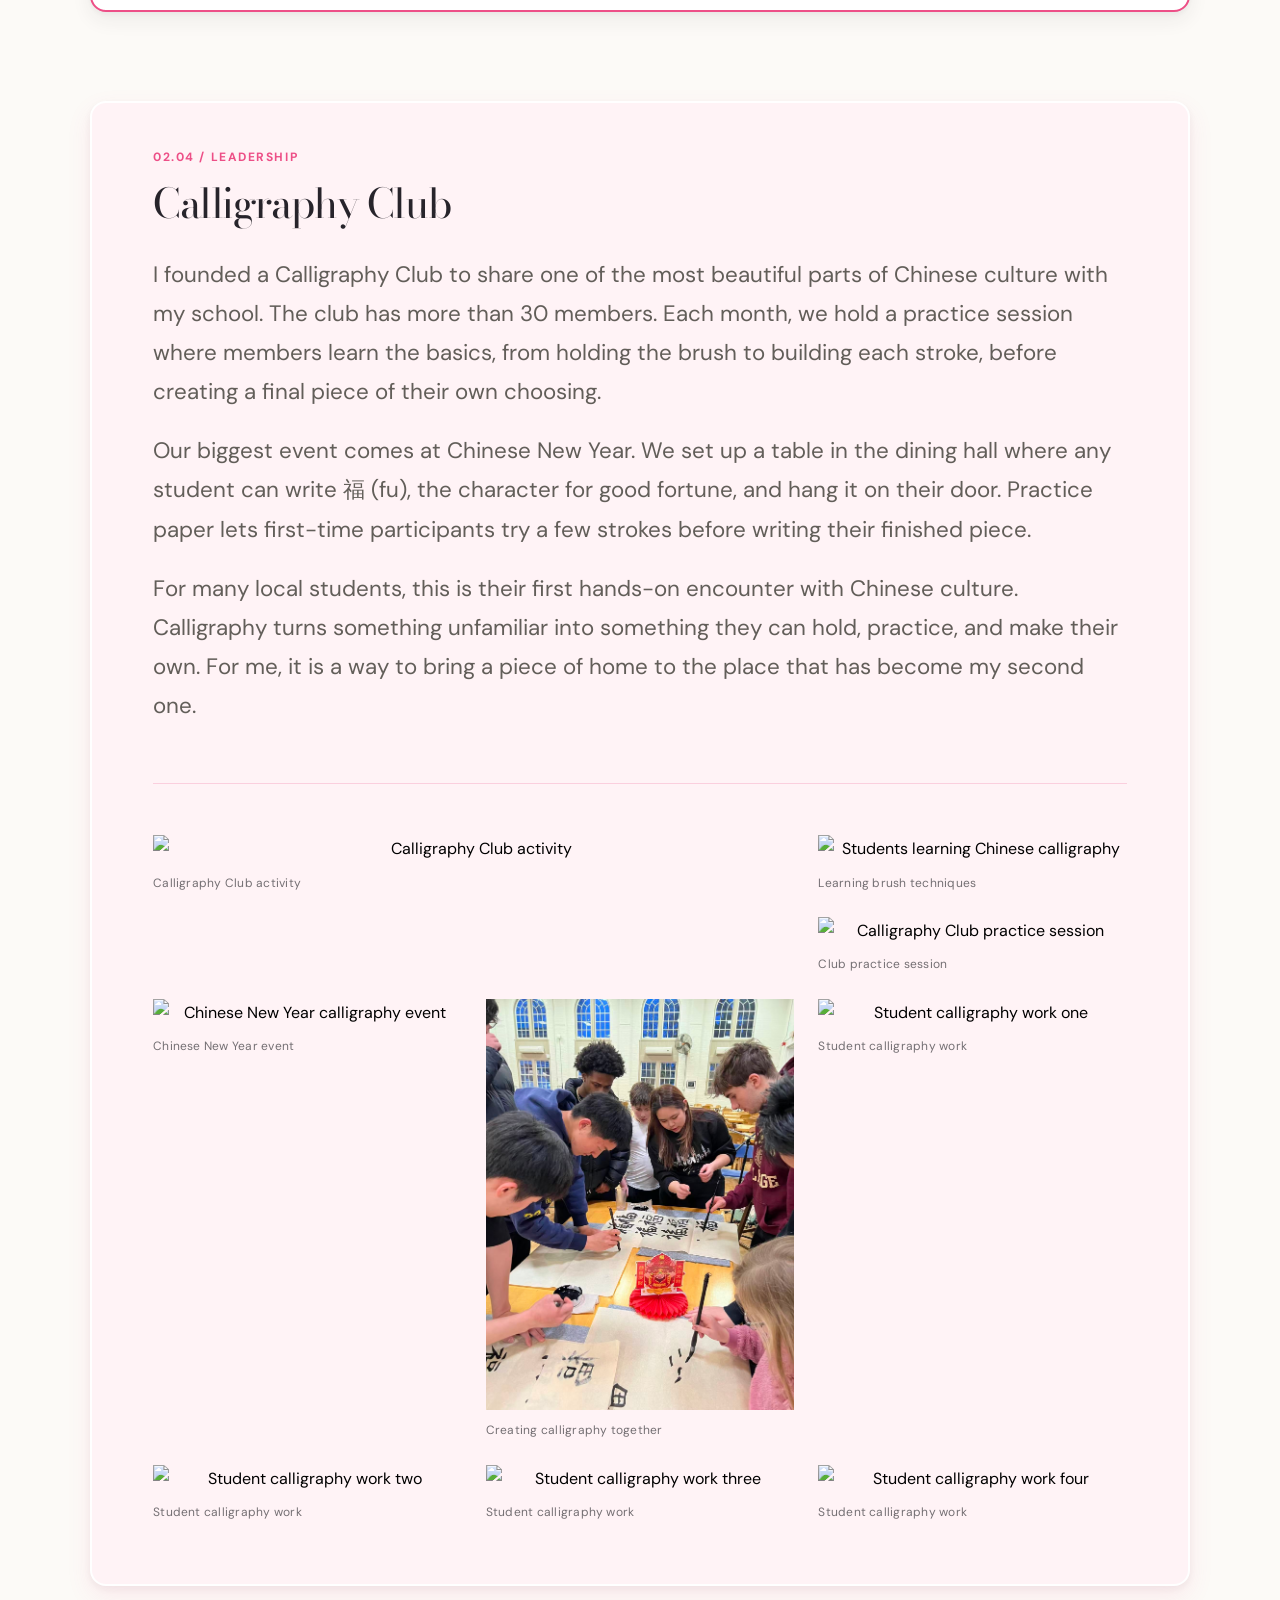
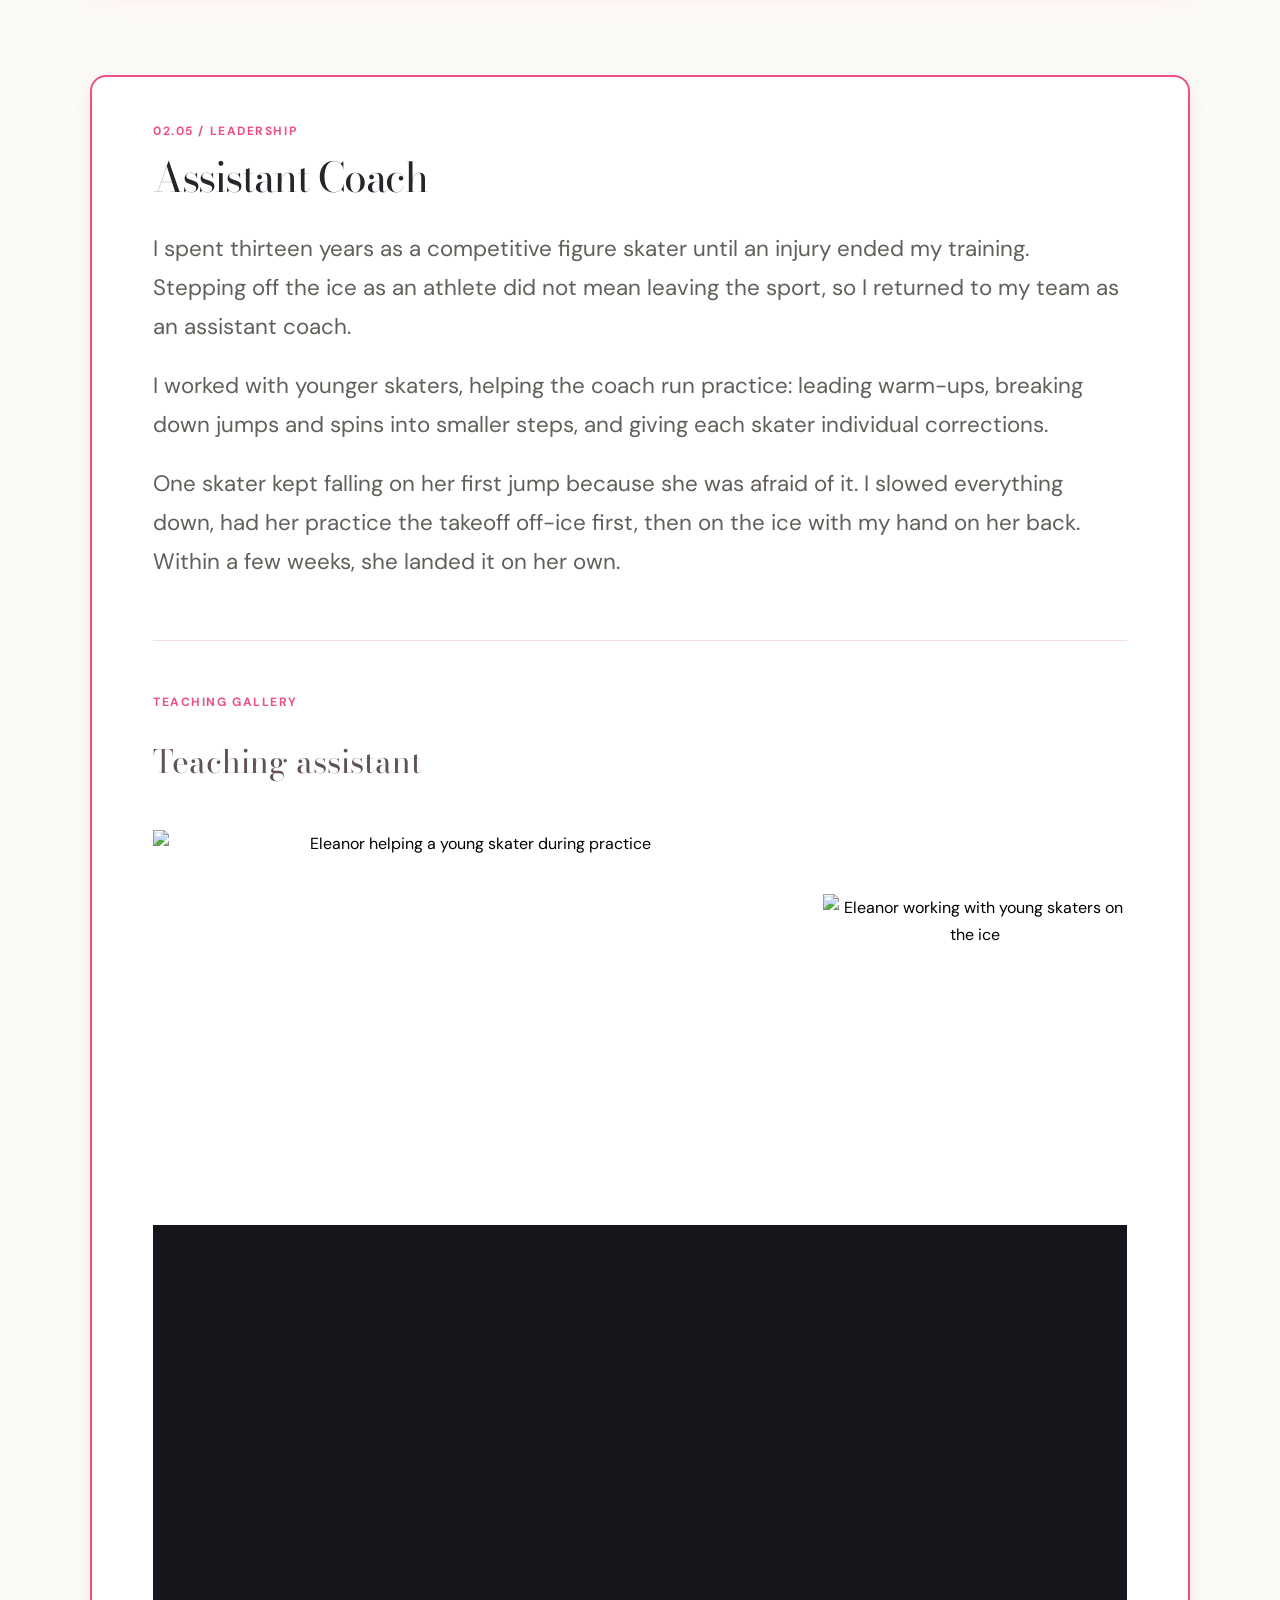
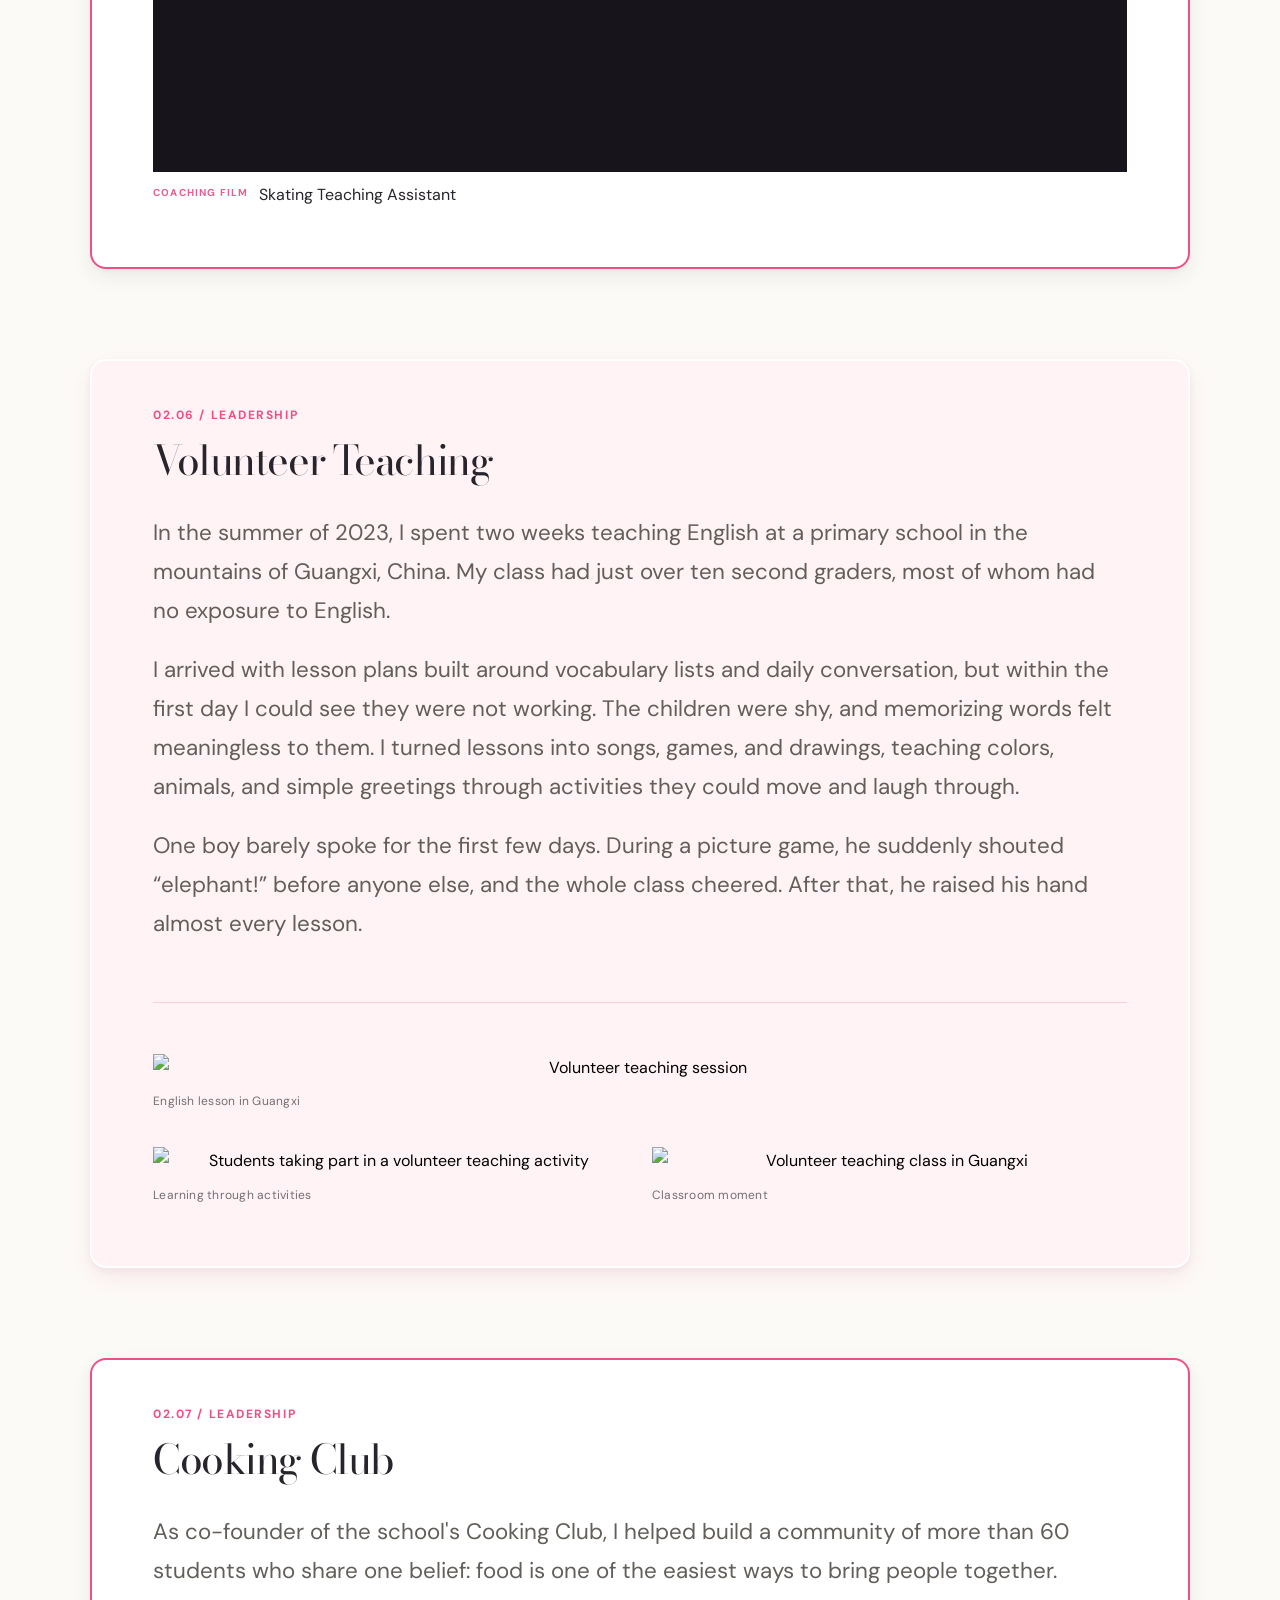
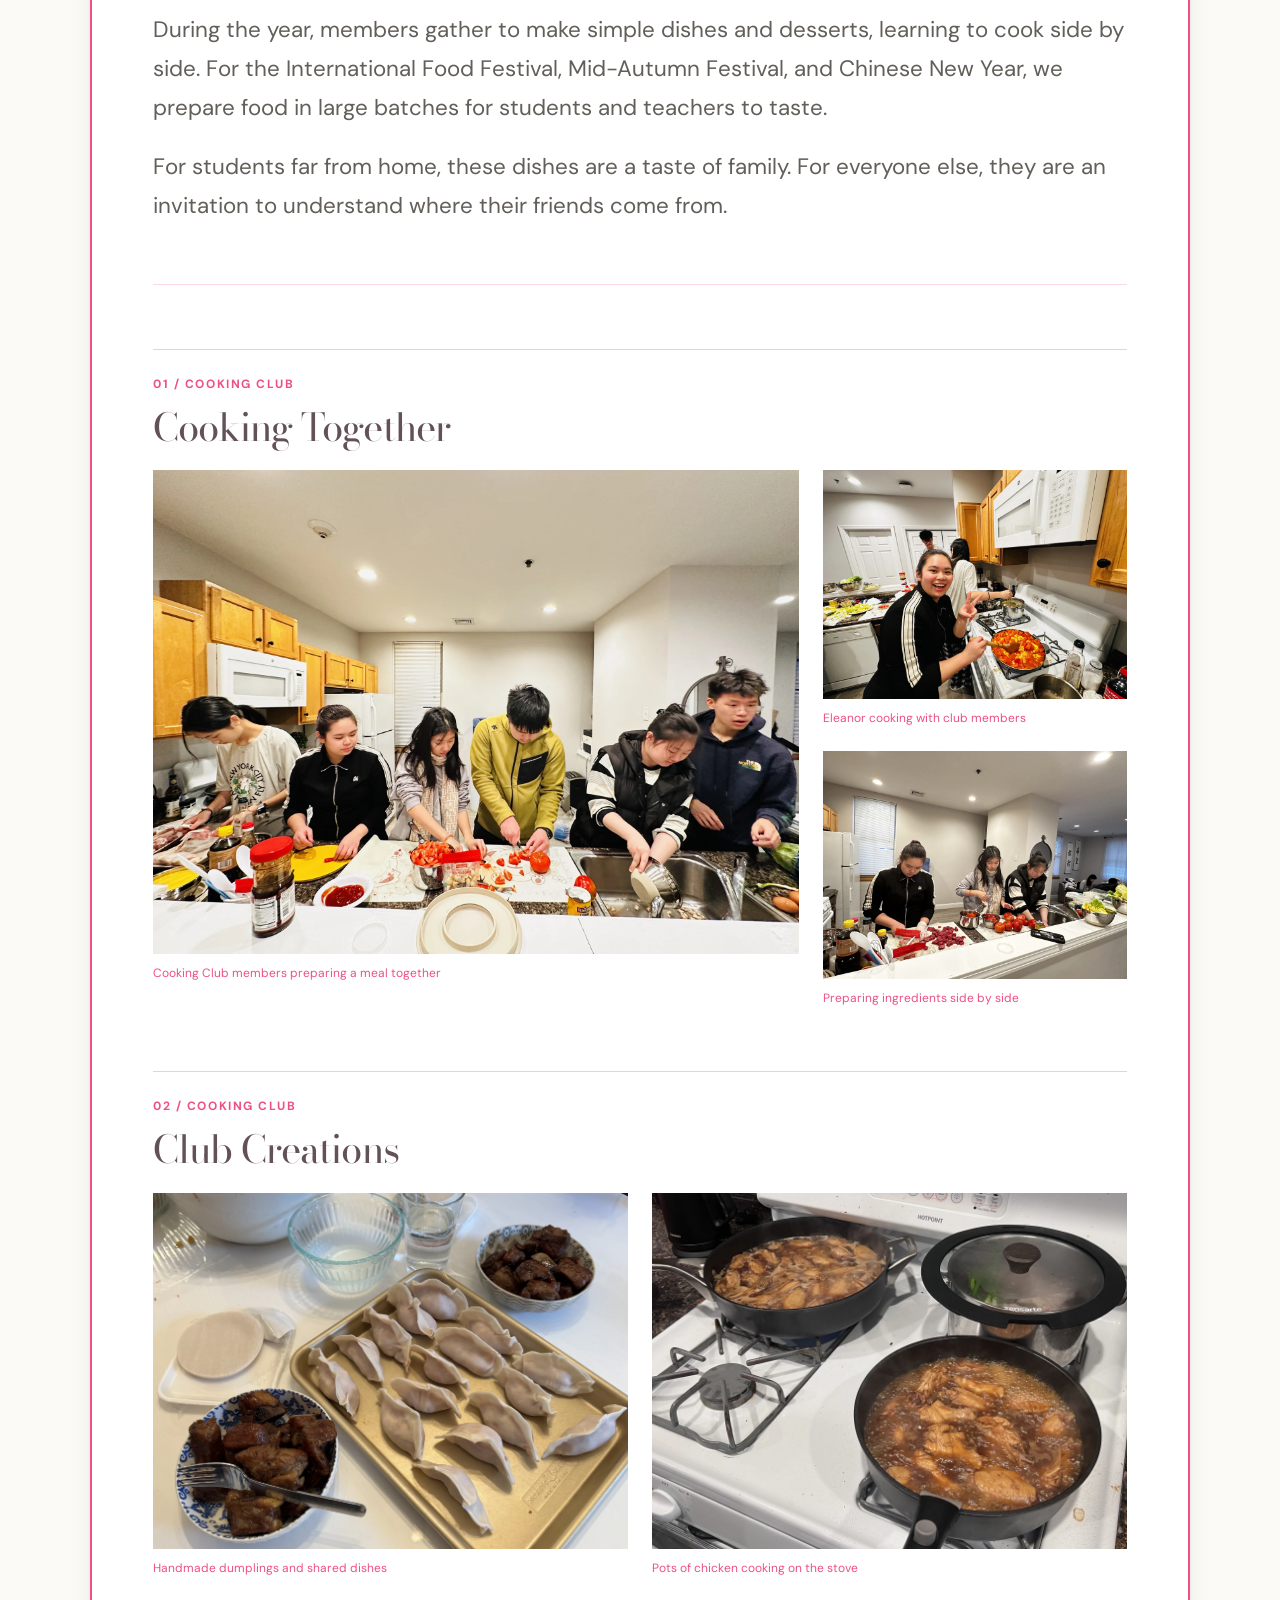
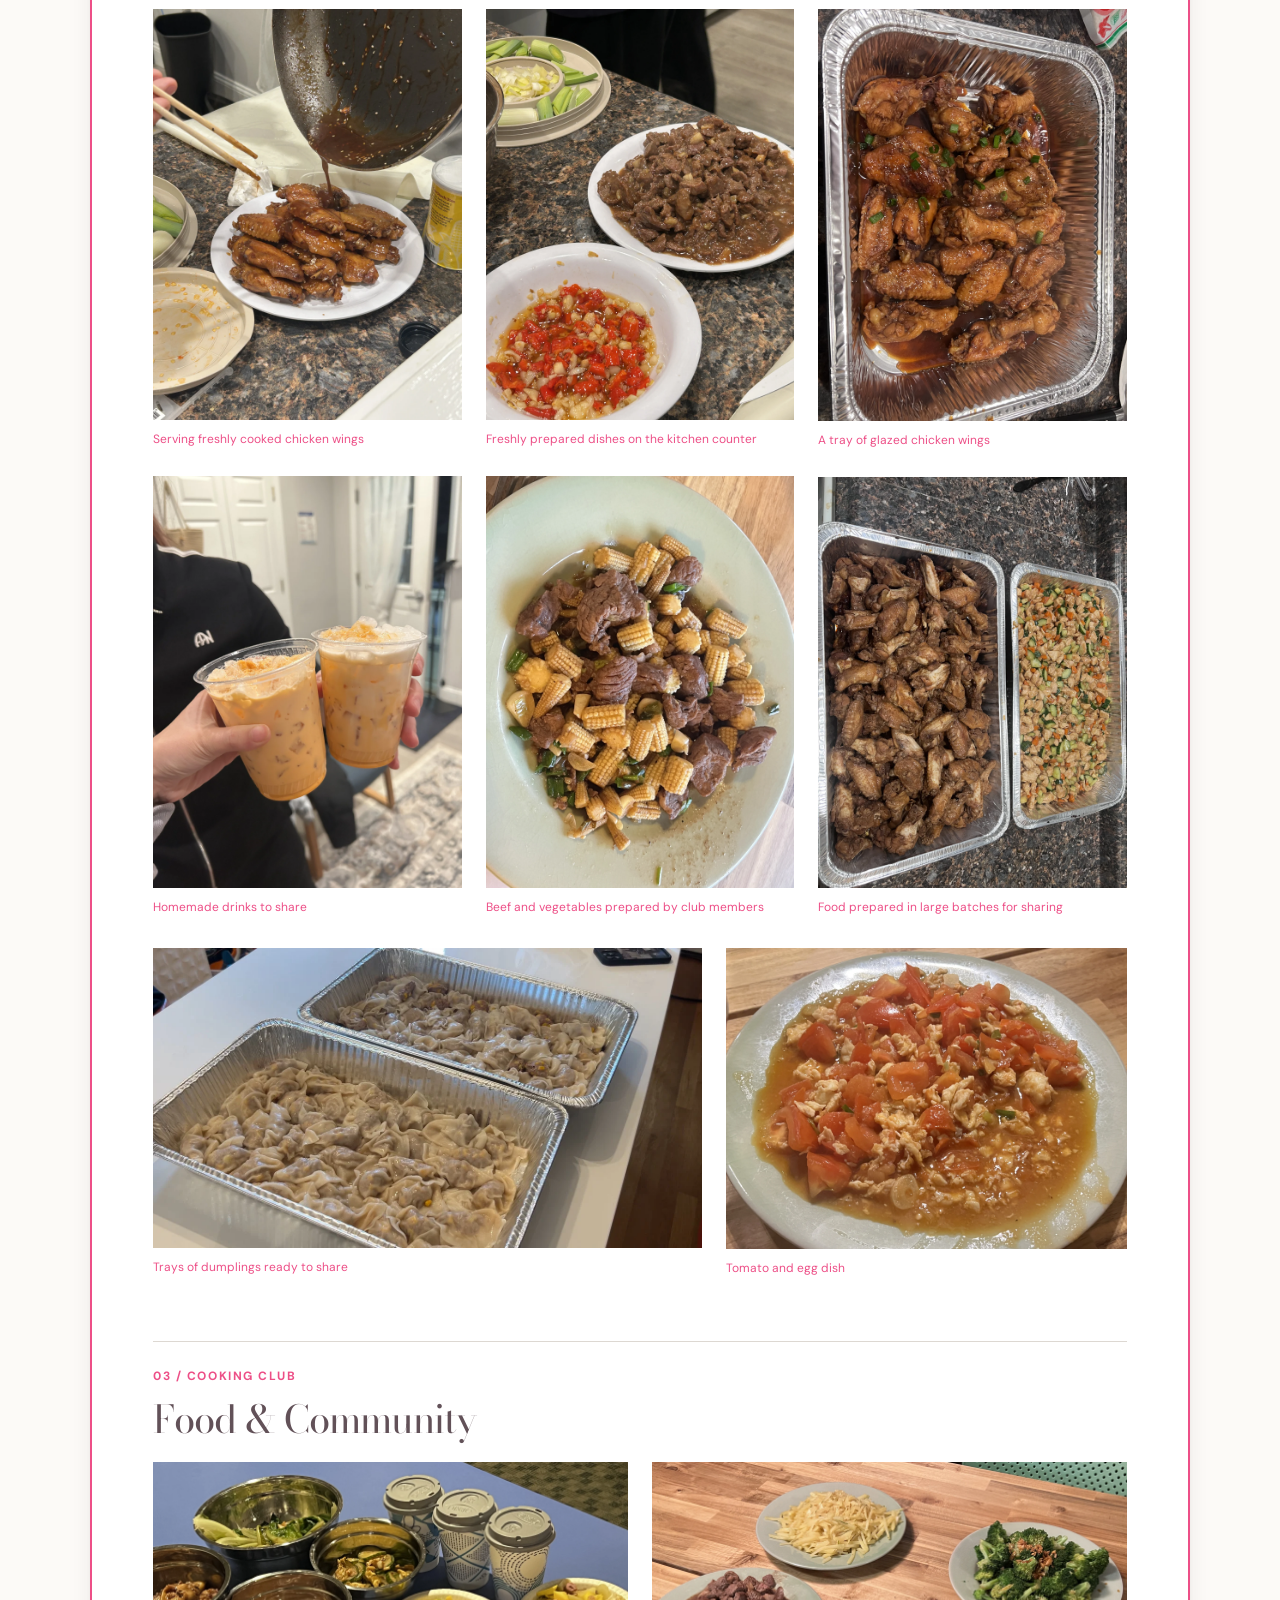
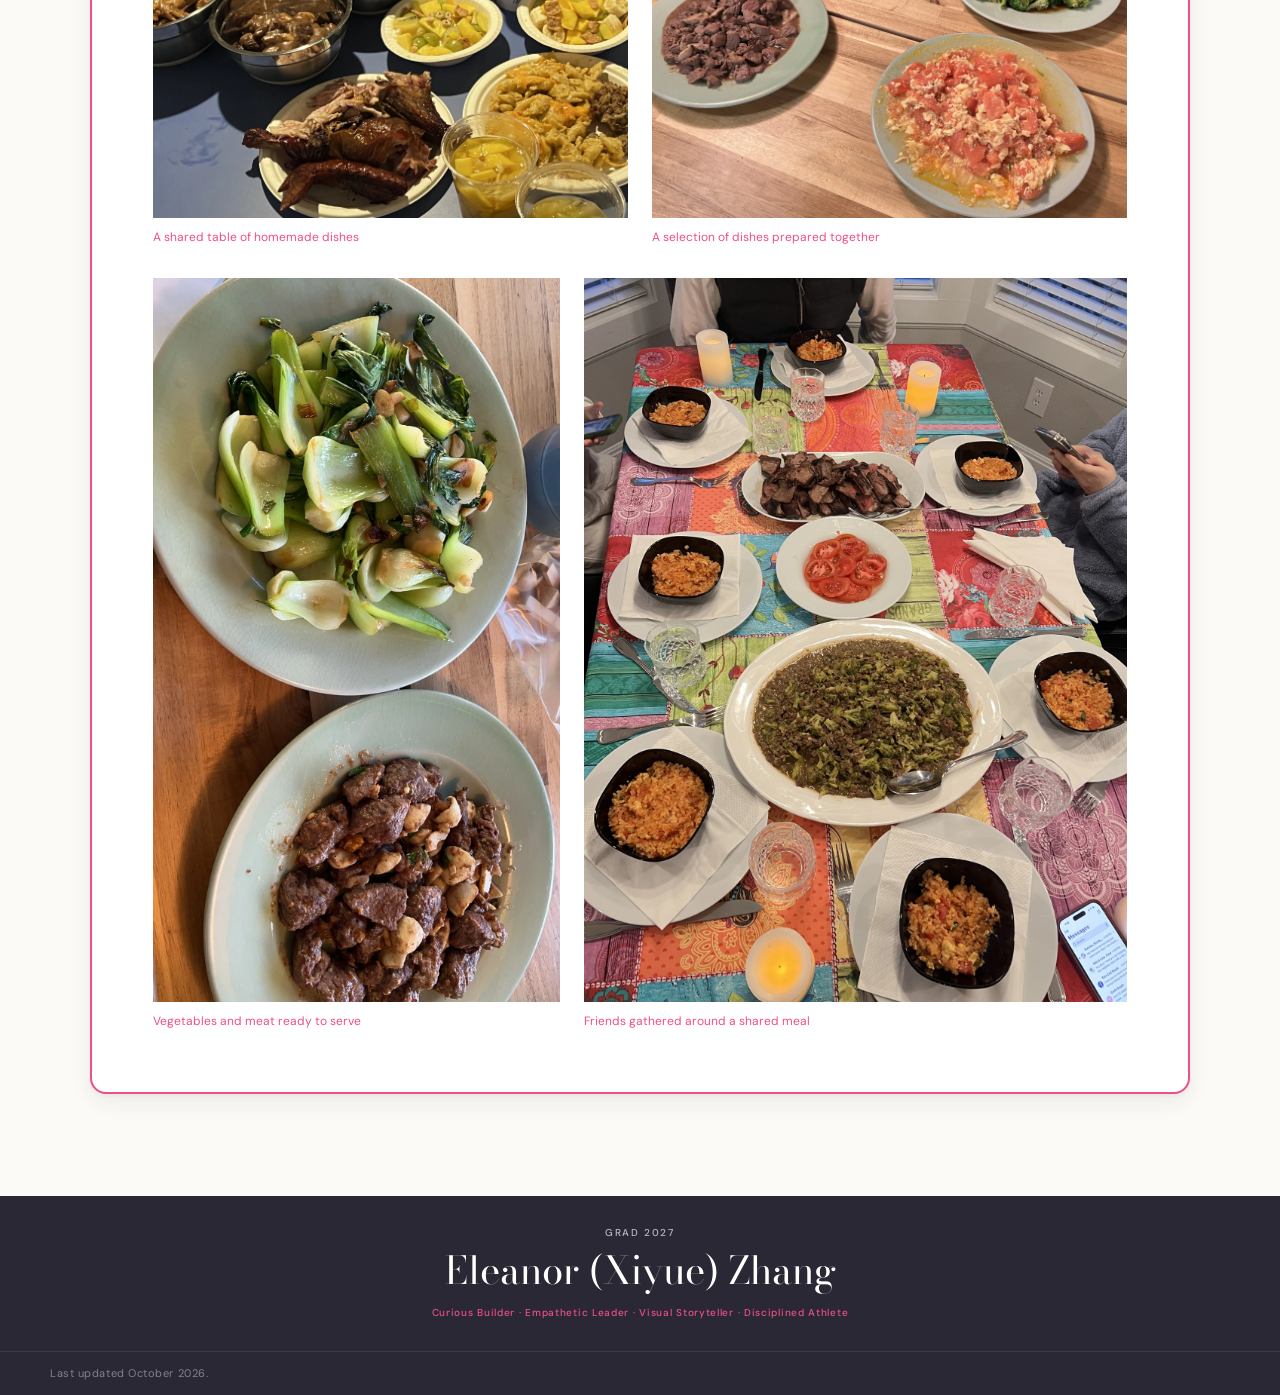
==== commit 06ea3add: "Use YouTube privacy-enhanced embeds for all portfolio videos" ====
--- a/leadership.html
+++ b/leadership.html
@@ -1,4 +1,4 @@
-<!doctype html><html lang="en"><head><meta charset="UTF-8"><meta name="viewport" content="width=device-width,initial-scale=1"><title>Leadership — Eleanor Zhang</title><link rel="icon" href="./favicon.ico?v=20261025" sizes="any"><link rel="icon" type="image/svg+xml" href="./favicon.svg?v=20261025"><link rel="icon" type="image/png" sizes="32x32" href="./favicon.png?v=20261025"><meta name="description" content="Leadership experiences of Eleanor Zhang."><link rel="stylesheet" href="./style.css?v=20261025-outline-navigation"><script data-cfasync="false" src="./script.js?v=20261025-jazz-manual" defer></script><link rel="stylesheet" href="https://fonts.googleapis.com/css2?family=Bodoni+Moda:ital,wght@0,400;0,500;1,400&family=DM+Sans:opsz,wght@9..40,400;9..40,500;9..40,700&display=swap"></head><body class="detail-page leadership-page topic-blocks"><a class="skip-link" href="#detail-main">Skip to content</a>
+<!doctype html><html lang="en"><head><meta charset="UTF-8"><meta name="viewport" content="width=device-width,initial-scale=1"><title>Leadership — Eleanor Zhang</title><link rel="icon" href="./favicon.ico?v=20261025" sizes="any"><link rel="icon" type="image/svg+xml" href="./favicon.svg?v=20261025"><link rel="icon" type="image/png" sizes="32x32" href="./favicon.png?v=20261025"><meta name="description" content="Leadership experiences of Eleanor Zhang."><link rel="stylesheet" href="./style.css?v=20261025-outline-navigation"><script data-cfasync="false" src="./script.js?v=20261025-youtube-privacy" defer></script><link rel="stylesheet" href="https://fonts.googleapis.com/css2?family=Bodoni+Moda:ital,wght@0,400;0,500;1,400&family=DM+Sans:opsz,wght@9..40,400;9..40,500;9..40,700&display=swap"></head><body class="detail-page leadership-page topic-blocks"><a class="skip-link" href="#detail-main">Skip to content</a>
 <header class="site-header" data-header><a class="wordmark" href="./index.html#hero" aria-label="Eleanor Zhang — back to home">Eleanor</a><button class="menu-toggle" type="button" aria-expanded="false" aria-controls="primary-nav"><span></span><span></span><span></span><span class="sr-only">Open menu</span></button><nav id="primary-nav" class="primary-nav"><a class="nav-link" href="./index.html#home">Home</a><a class="nav-link" href="./index.html#ventures">Ventures</a><a class="nav-link" href="./index.html#leadership">Leadership</a><a class="nav-link" href="./index.html#visual">Visual</a><a class="nav-link" href="./index.html#sports">Sports</a></nav></header>
 <main id="detail-main"><header class="detail-hero topic-hero"><div class="topic-hero-image" aria-hidden="true"><img src="./assets/home/student-representative-highlights/student-representative-highlights-cover.jpg" alt="" loading="eager" width="1920" height="1080"></div><div class="topic-hero-content"><p class="chapter-no">02 / LEADERSHIP</p><h1><span class="topic-keyword">Responsibility</span>, practiced</h1><p>Roles understood through people, daily work, difficult conversations, and the responsibility to follow through.</p><nav class="detail-toc"><a href="#head-prefect">Head Prefect</a><a href="#head-ambassador">Head Ambassador</a><a href="#writing-center-tutor">Writing Center Tutor</a><a href="#calligraphy-club">Calligraphy Club</a><a href="#assistance-coach">Assistant Coach</a><a href="#volunteer-teaching">Volunteer Teaching</a><a href="#cooking-club">Cooking Club</a></nav></div></header><div class="detail-content">
 <article id="head-prefect" class="detail-module"><header class="detail-module-header"><div><p class="sub-label">02.01 / Leadership</p><h2>Head Prefect</h2></div><div class="detail-module-copy"><p>At Cheshire Academy, prefects are selected through interviews from more than 60 applicants, and only juniors and seniors may serve. I was a dorm prefect in 2025–26, and this year I am one of two Head Prefects, a role open only to seniors. I lead our prefect team, support boarding students, and act as a link between students and faculty.</p><p>Much of my work is mediation. I have helped roommates resolve conflicts and, when needed, worked with teachers to arrange room changes. My hardest conversation came after racist comments were directed at Chinese students. I brought in peers to show how much the community valued them, reported the incident to faculty, and helped ensure that the students responsible were held accountable.</p><p>I also serve on the Citizenship Committee, one of 12 seniors chosen from over 40 applicants. Working alongside faculty, we review cases where students break school rules and decide on fair consequences. Both roles taught me that leadership is less about authority than trust: people need to feel heard before rules mean anything.</p><div class="resource-links"><a href="#">Student Representative Speech</a><a href="#">Leadership PDF</a></div></div></header><figure class="head-prefect-photo"><button class="zoom"><img src="./assets/leadership/Head Prefect/Head Prefect.jpg" alt="Head Prefect at a school event" loading="lazy" width="1908" height="1280"></button><figcaption>School community · [YEAR]</figcaption></figure></article>
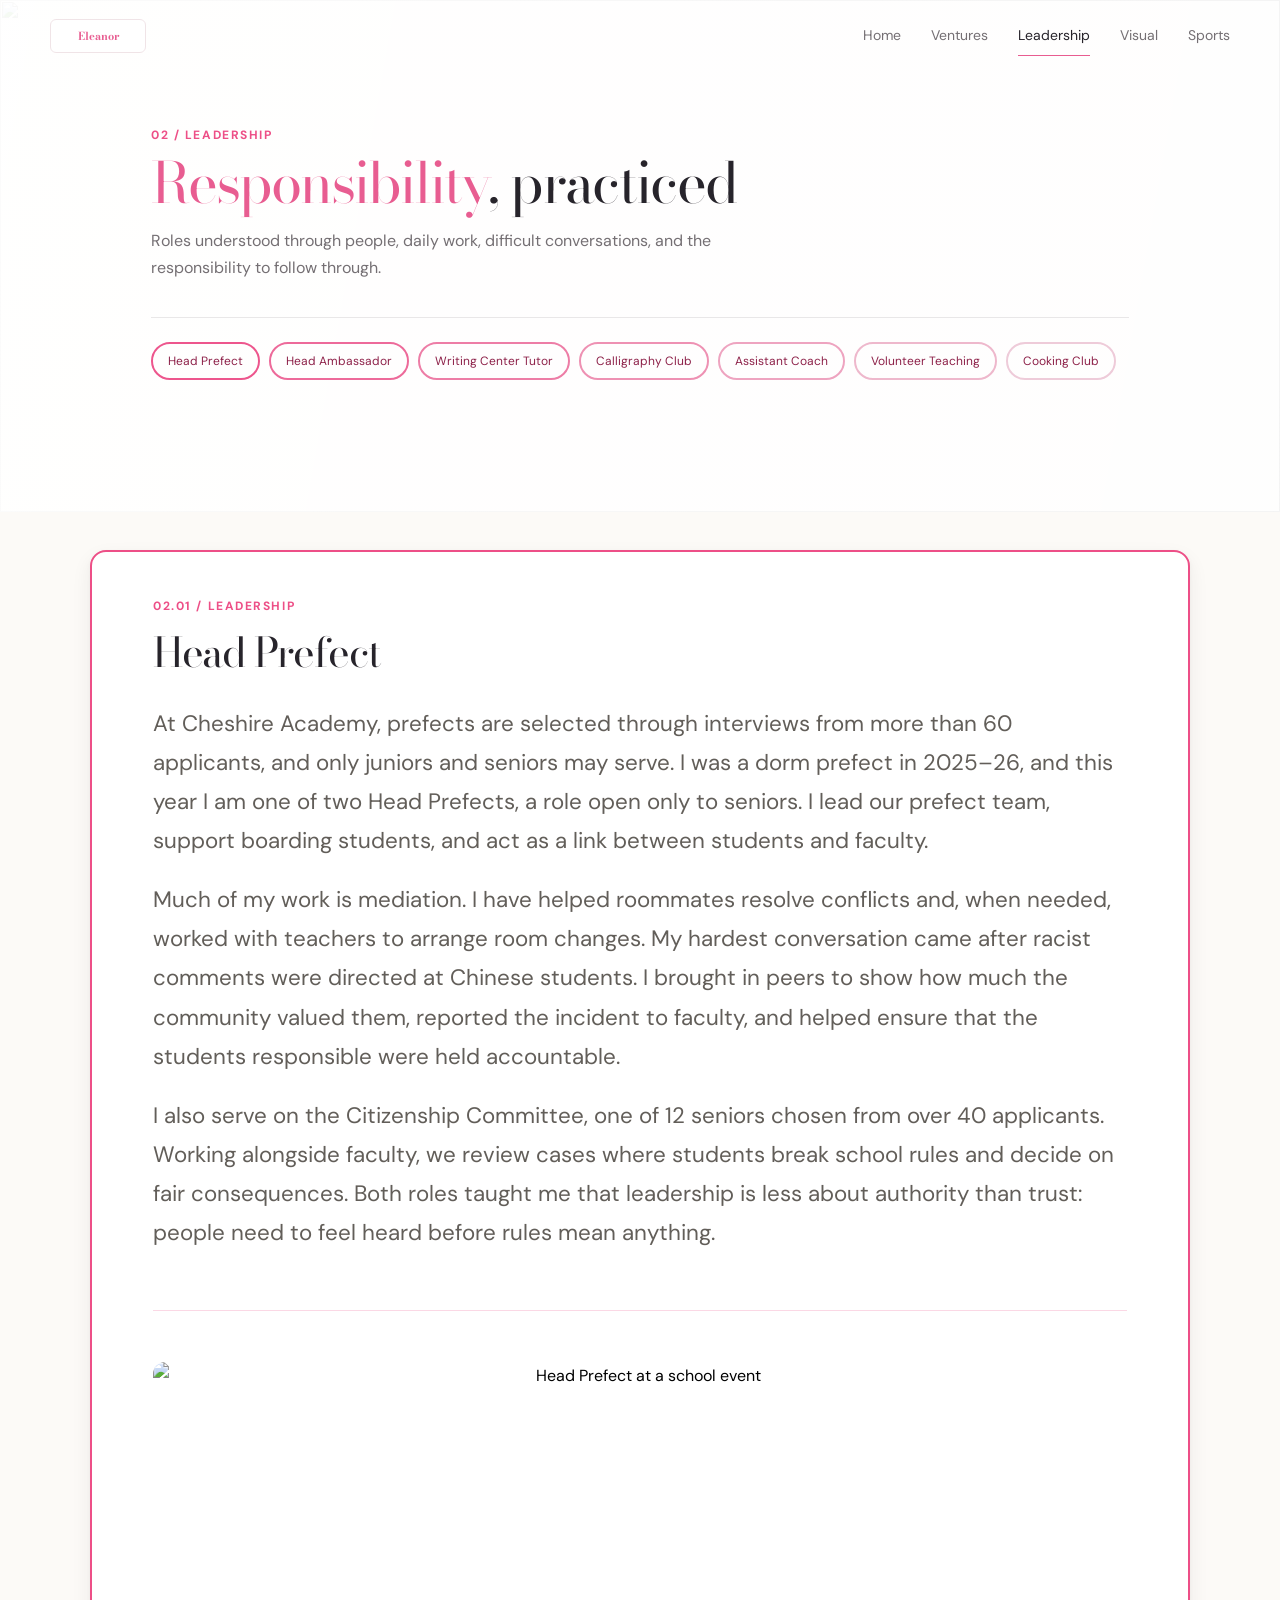
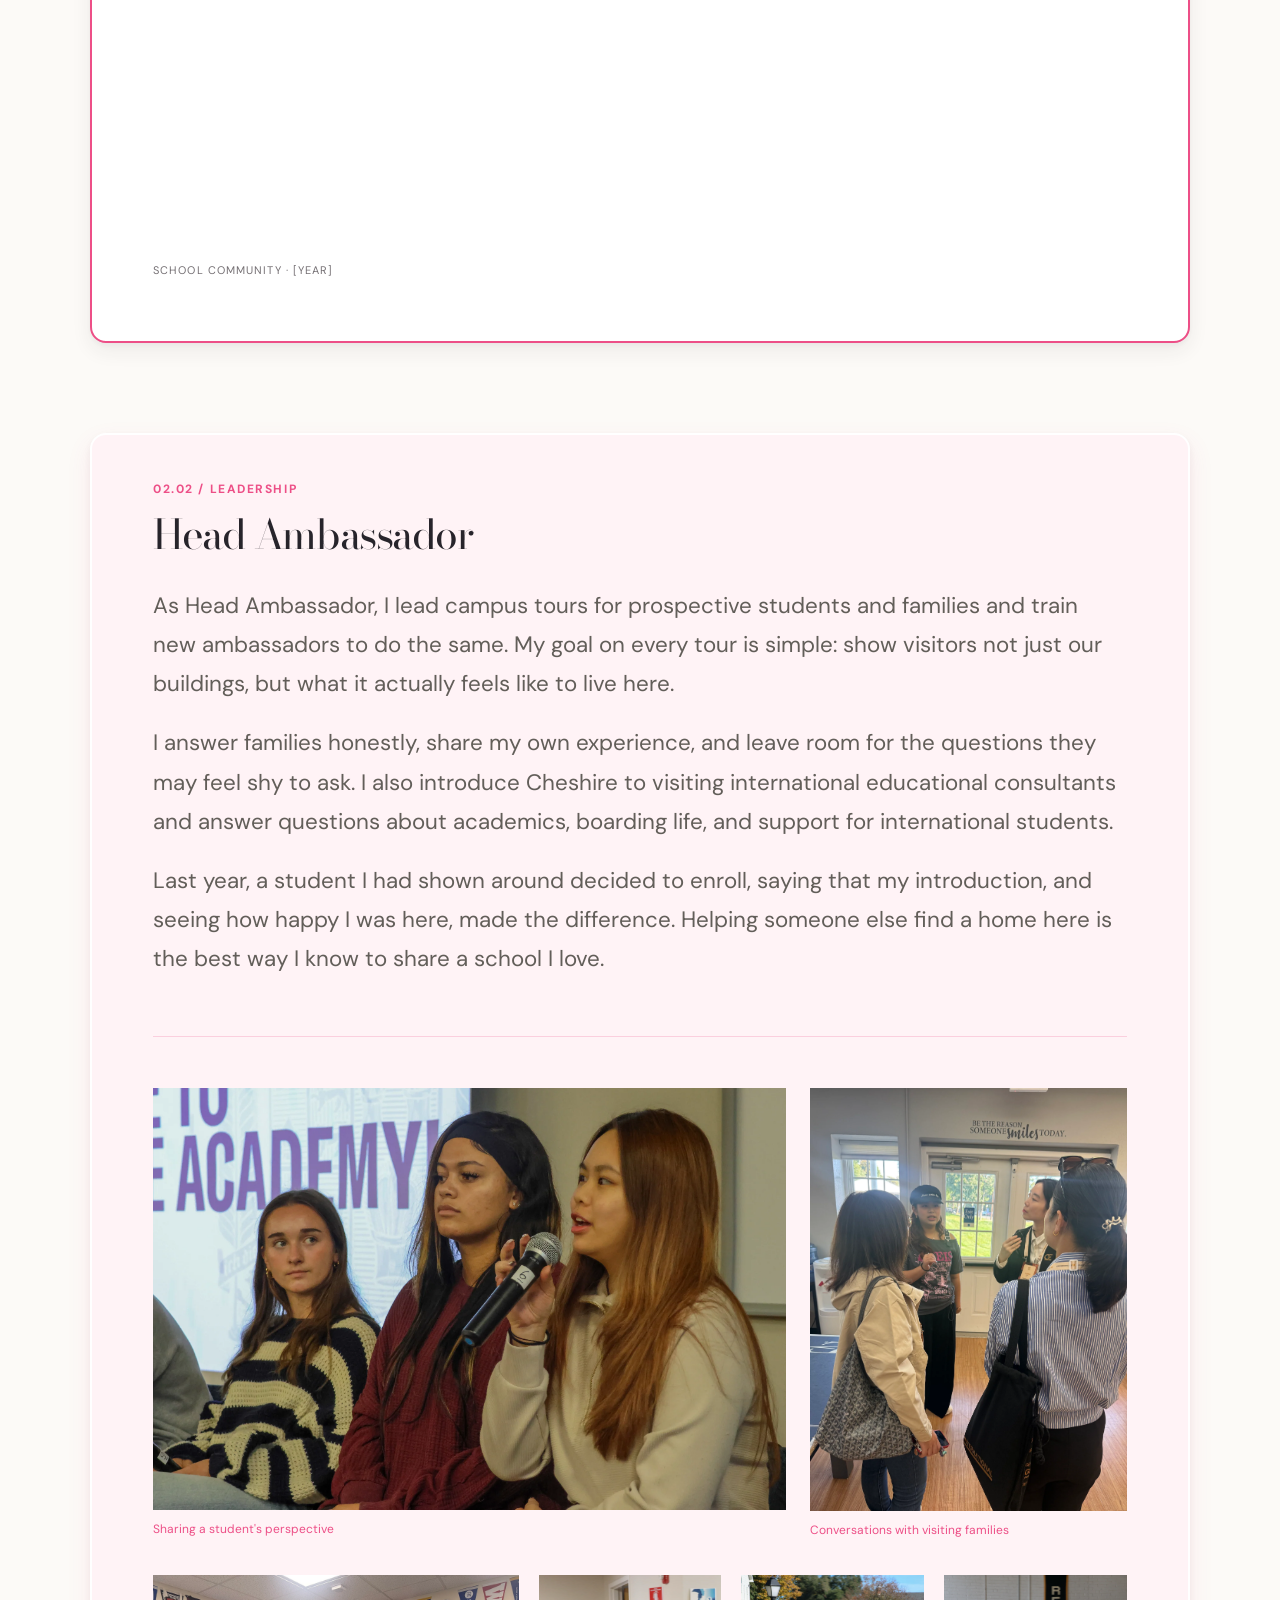
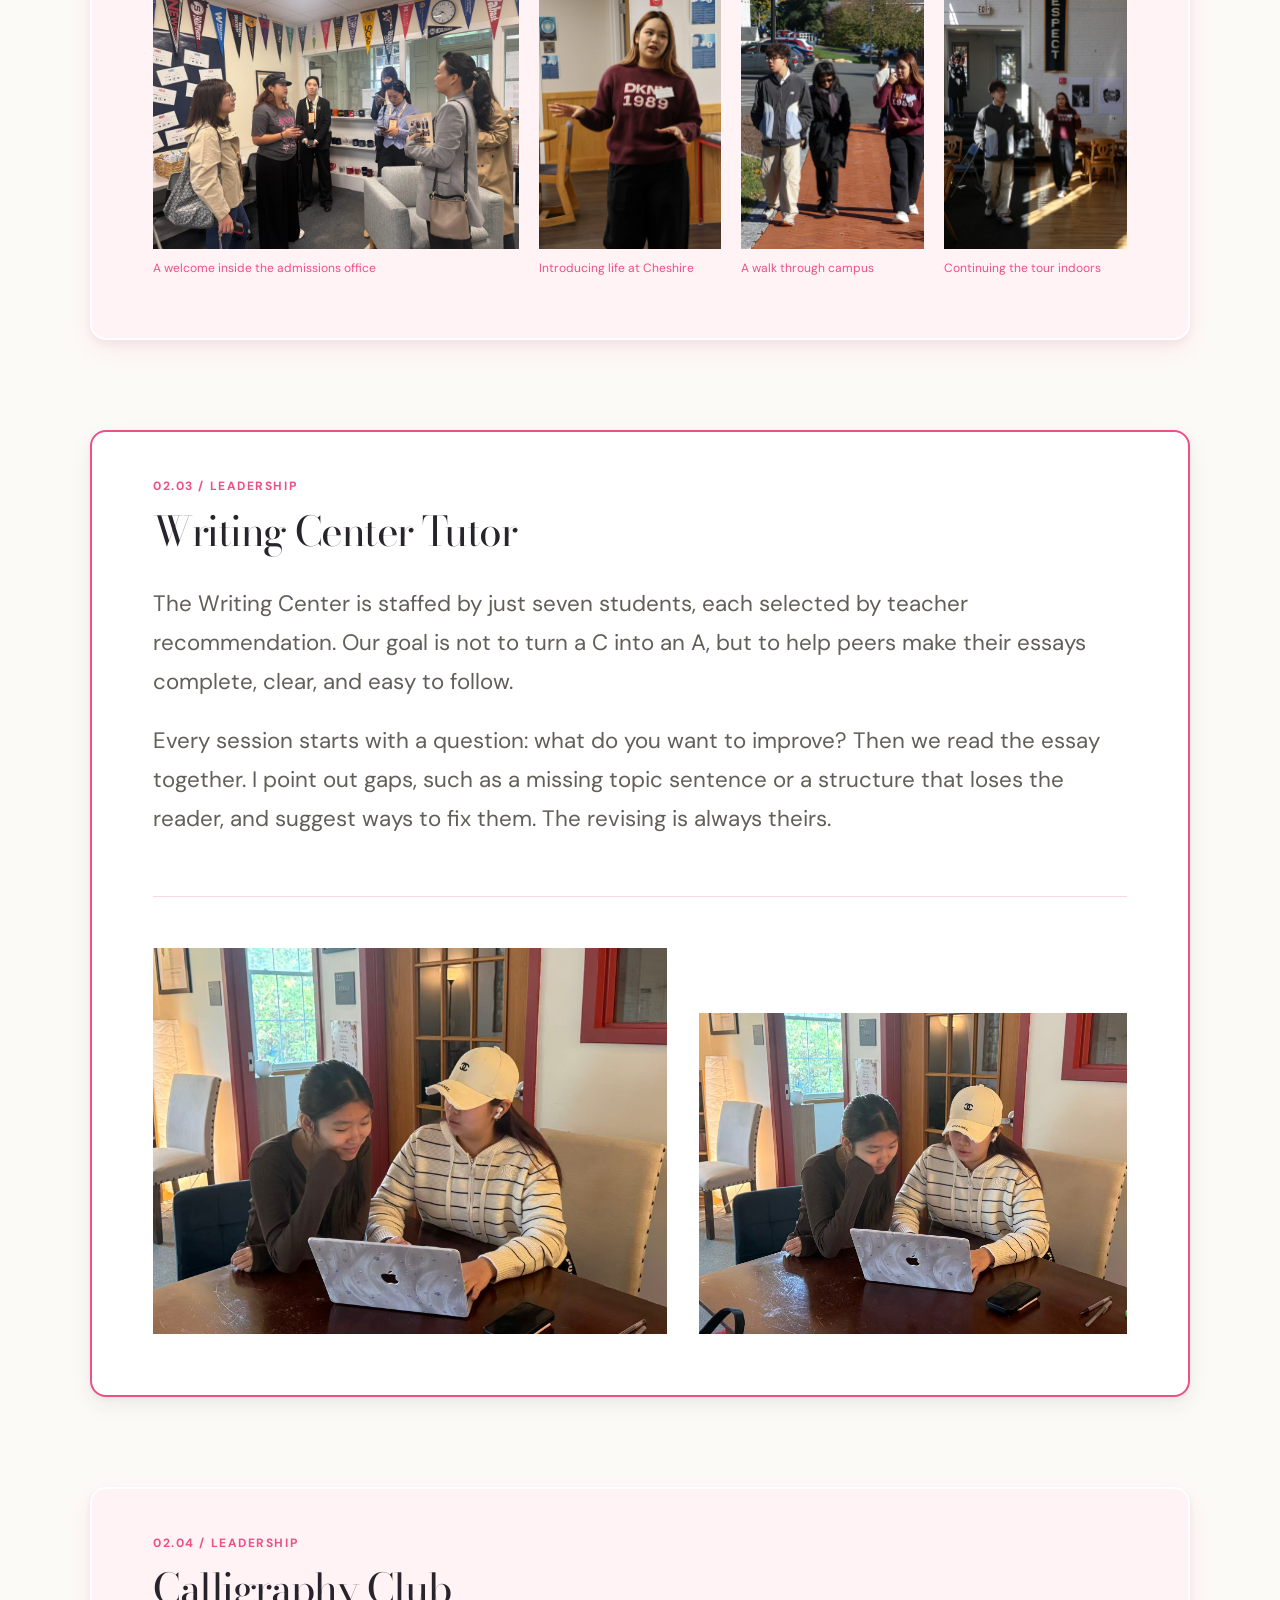
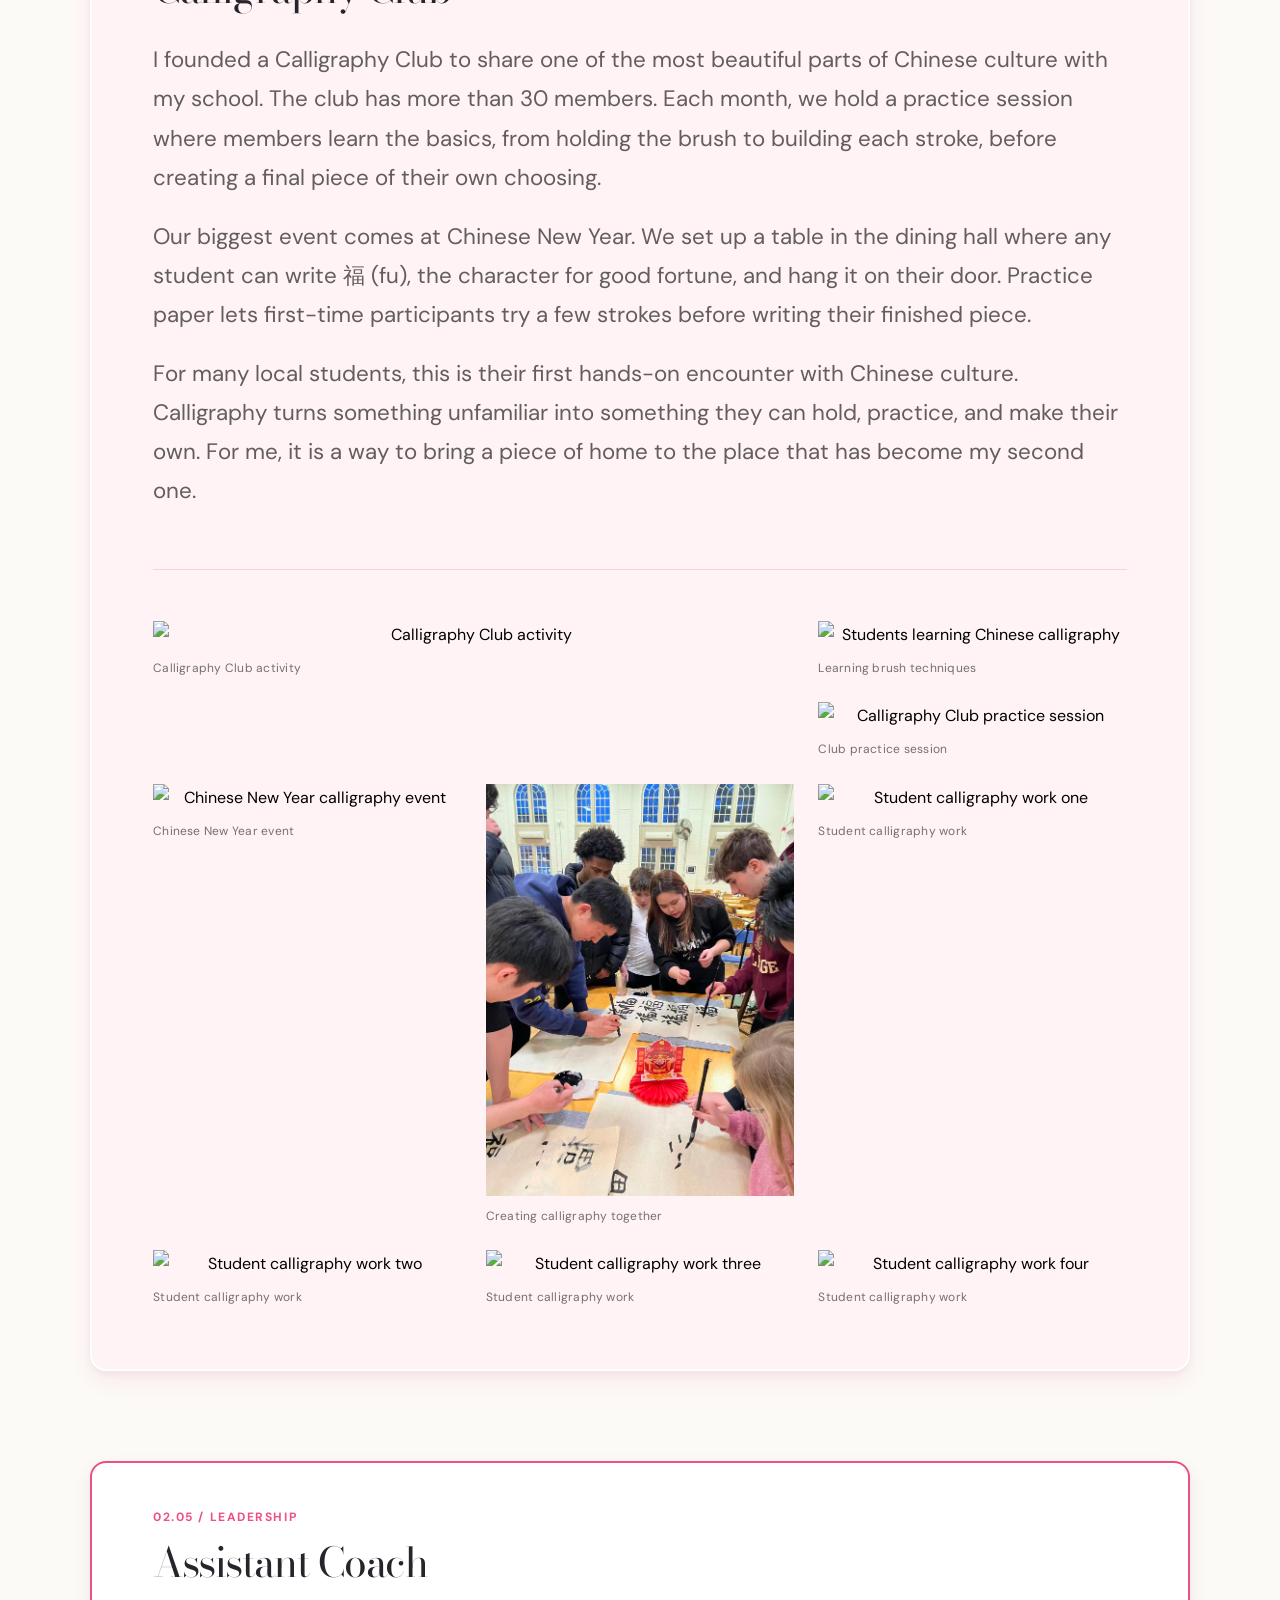
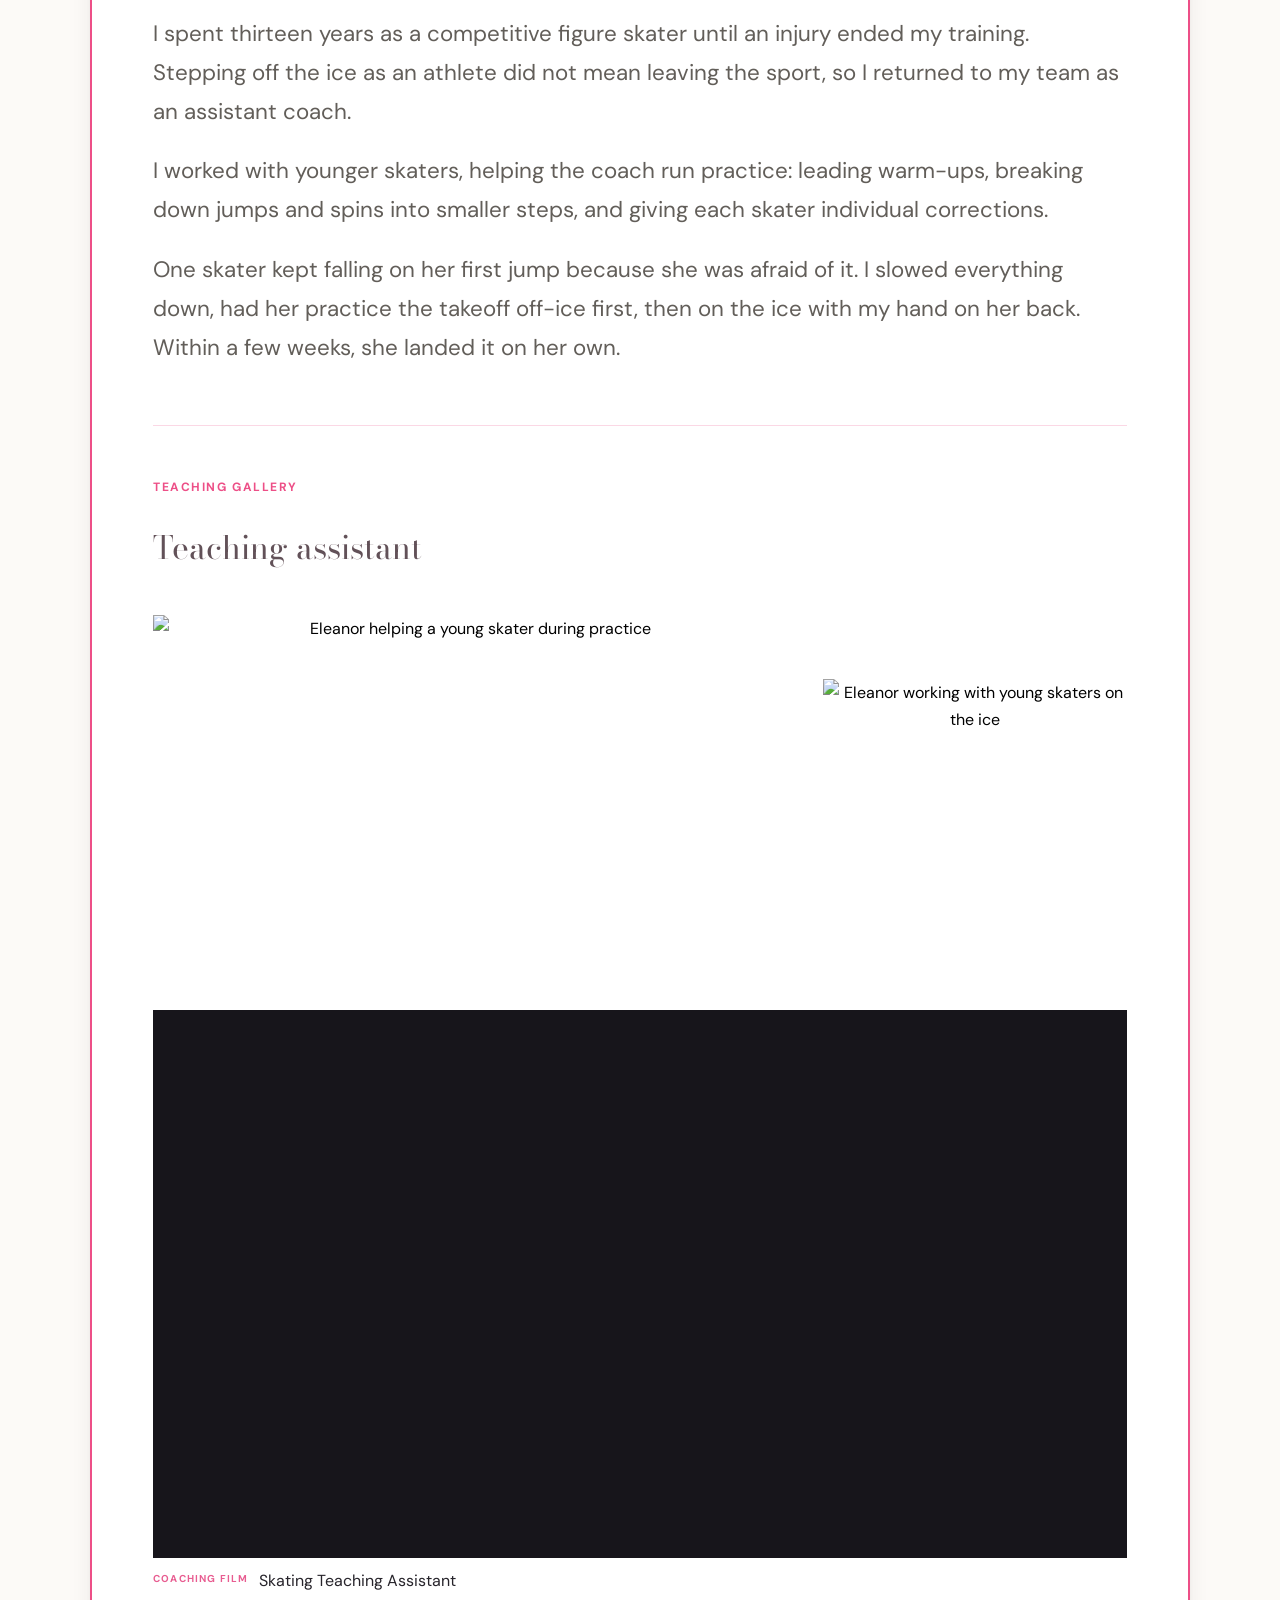
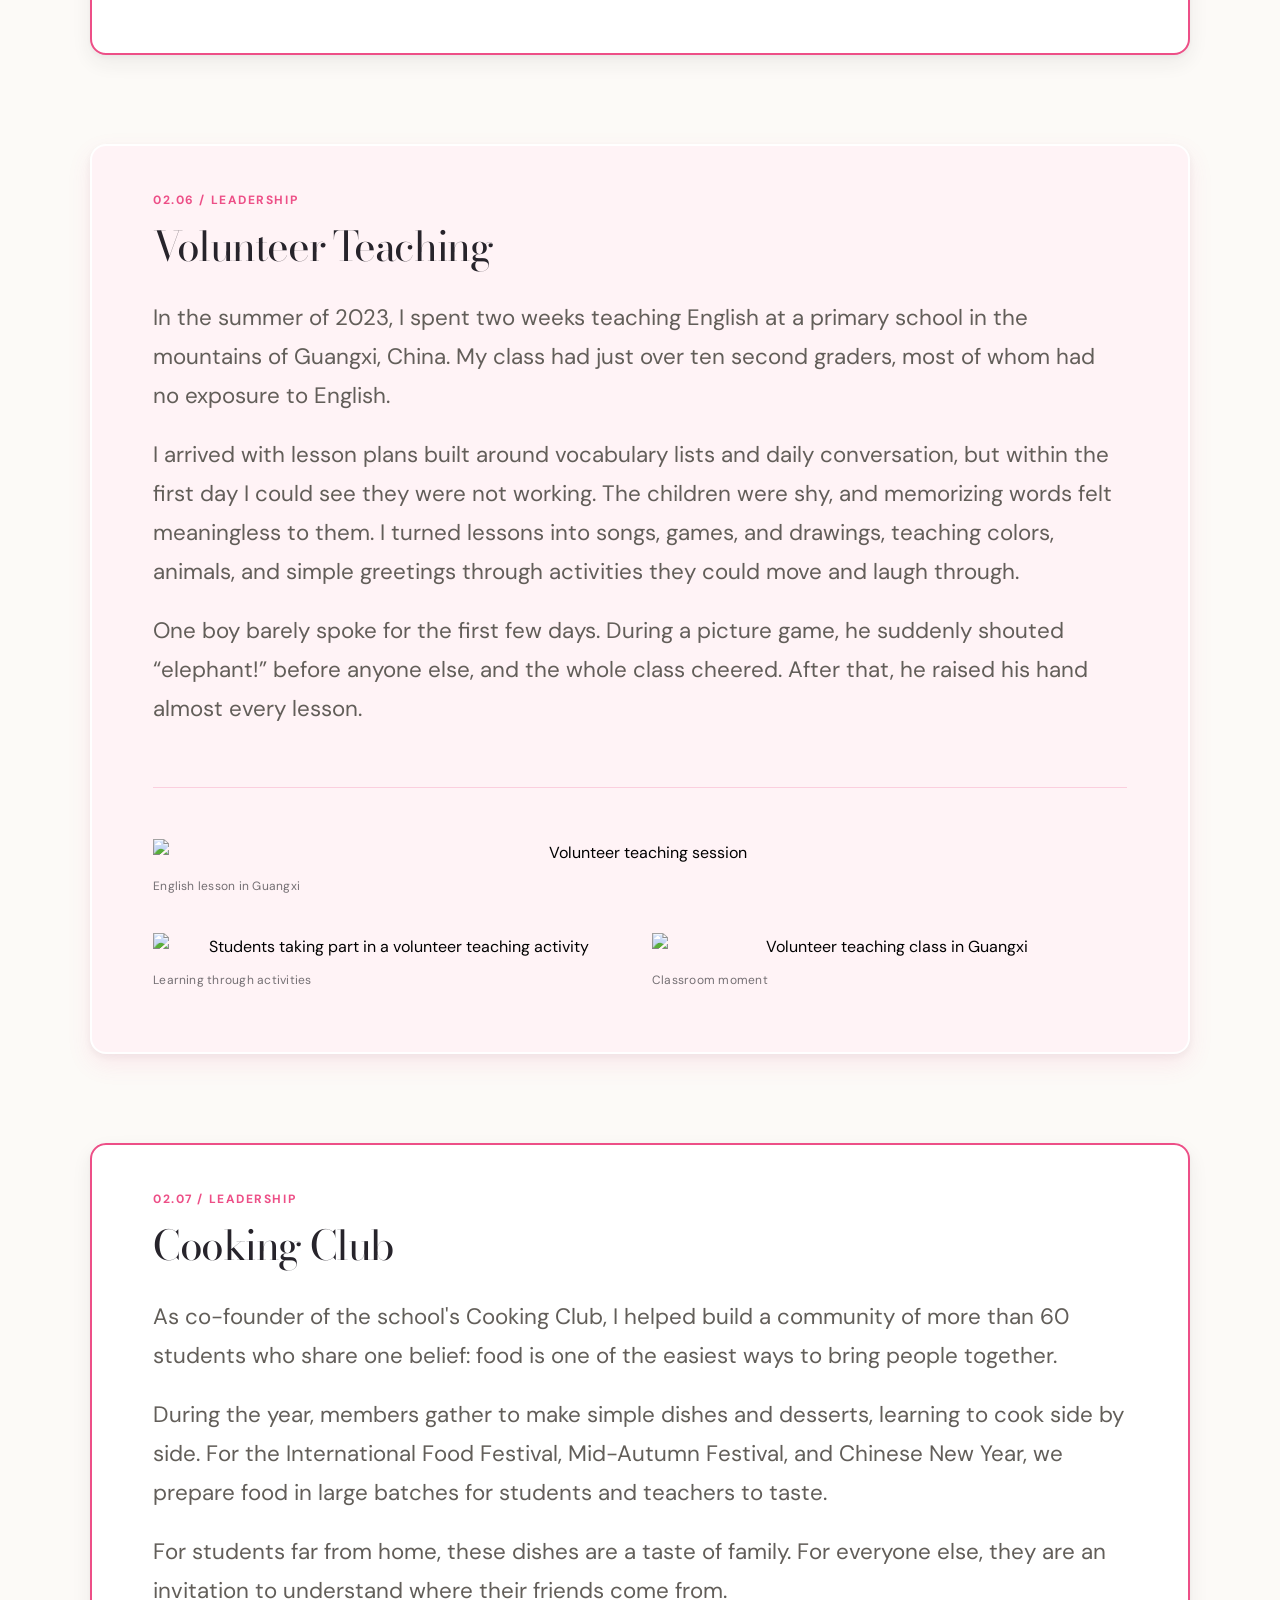
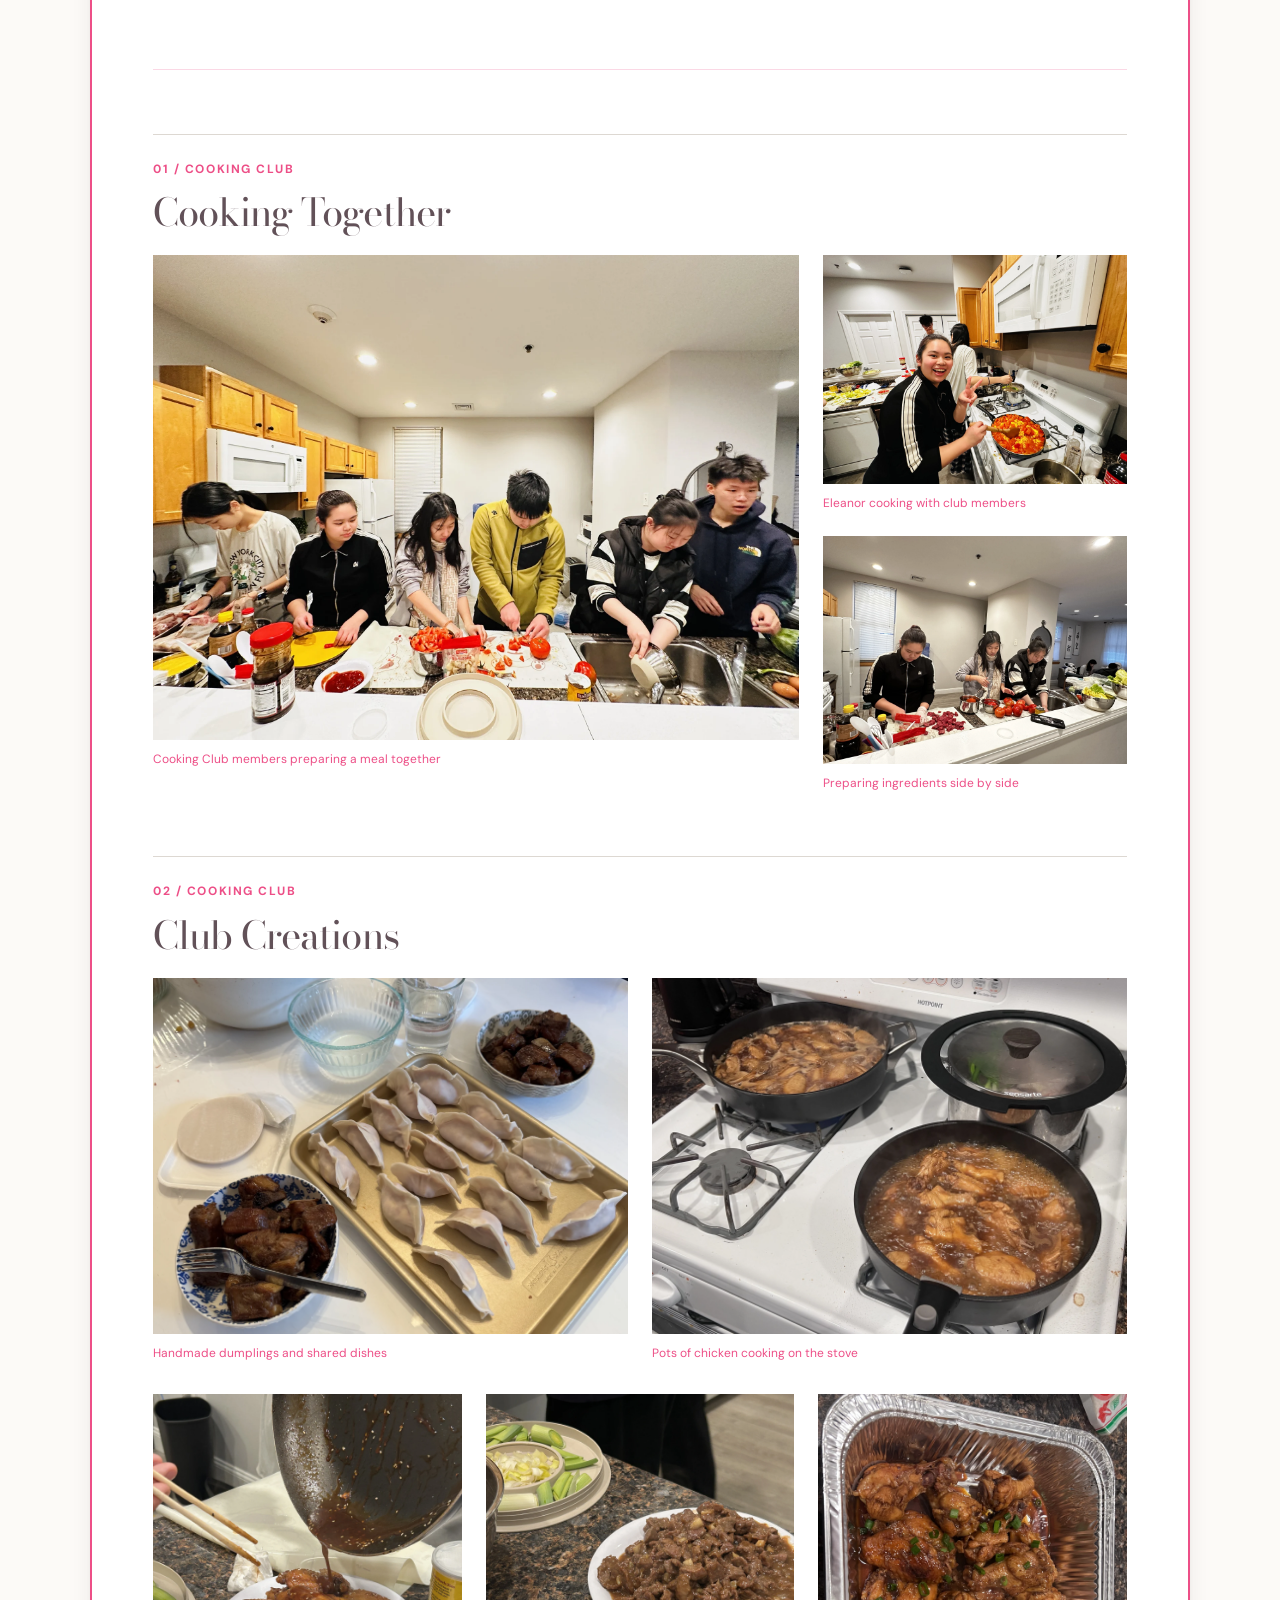
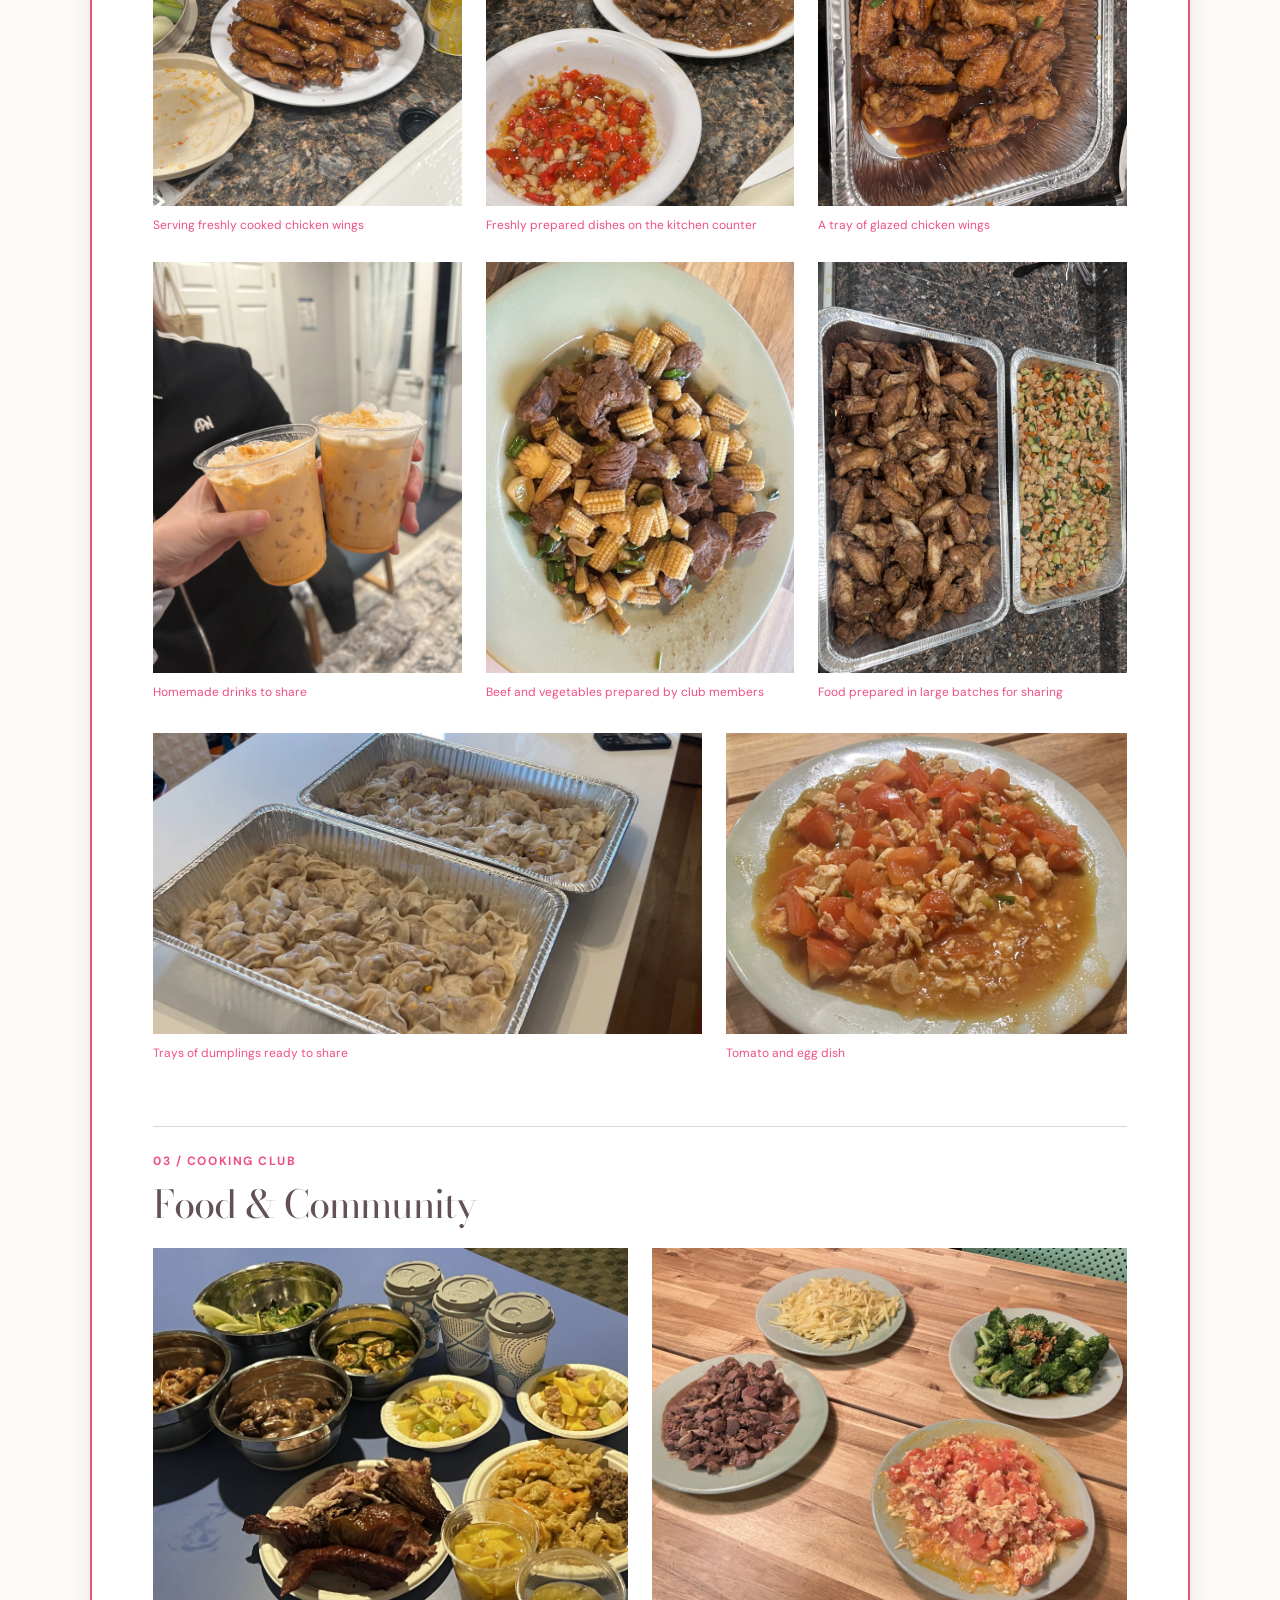
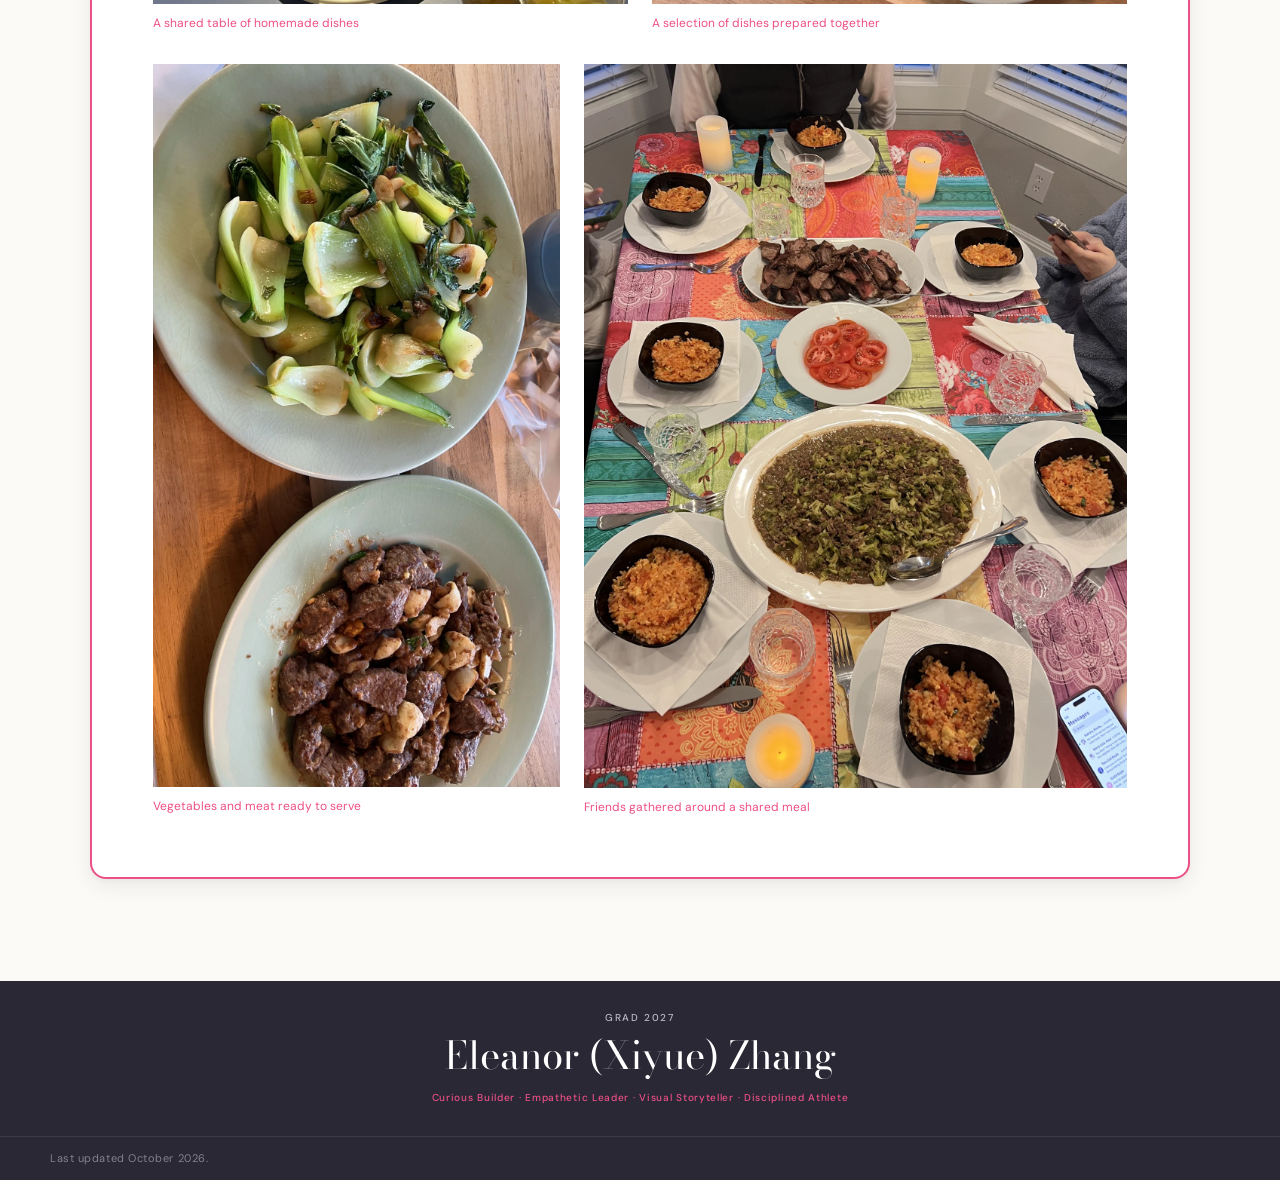
==== commit 3abd0d9a: "Refresh home introduction and add Writing Center tutoring photographs" ====
--- a/leadership.html
+++ b/leadership.html
@@ -1,9 +1,9 @@
-<!doctype html><html lang="en"><head><meta charset="UTF-8"><meta name="viewport" content="width=device-width,initial-scale=1"><title>Leadership — Eleanor Zhang</title><link rel="icon" href="./favicon.ico?v=20261025" sizes="any"><link rel="icon" type="image/svg+xml" href="./favicon.svg?v=20261025"><link rel="icon" type="image/png" sizes="32x32" href="./favicon.png?v=20261025"><meta name="description" content="Leadership experiences of Eleanor Zhang."><link rel="stylesheet" href="./style.css?v=20261025-outline-navigation"><script data-cfasync="false" src="./script.js?v=20261025-youtube-privacy" defer></script><link rel="stylesheet" href="https://fonts.googleapis.com/css2?family=Bodoni+Moda:ital,wght@0,400;0,500;1,400&family=DM+Sans:opsz,wght@9..40,400;9..40,500;9..40,700&display=swap"></head><body class="detail-page leadership-page topic-blocks"><a class="skip-link" href="#detail-main">Skip to content</a>
+<!doctype html><html lang="en"><head><meta charset="UTF-8"><meta name="viewport" content="width=device-width,initial-scale=1"><title>Leadership — Eleanor Zhang</title><link rel="icon" href="./favicon.ico?v=20261025" sizes="any"><link rel="icon" type="image/svg+xml" href="./favicon.svg?v=20261025"><link rel="icon" type="image/png" sizes="32x32" href="./favicon.png?v=20261025"><meta name="description" content="Leadership experiences of Eleanor Zhang."><link rel="stylesheet" href="./style.css?v=20261101-tutor-intro"><script data-cfasync="false" src="./script.js?v=20261025-youtube-privacy" defer></script><link rel="stylesheet" href="https://fonts.googleapis.com/css2?family=Bodoni+Moda:ital,wght@0,400;0,500;1,400&family=DM+Sans:opsz,wght@9..40,400;9..40,500;9..40,700&display=swap"></head><body class="detail-page leadership-page topic-blocks"><a class="skip-link" href="#detail-main">Skip to content</a>
 <header class="site-header" data-header><a class="wordmark" href="./index.html#hero" aria-label="Eleanor Zhang — back to home">Eleanor</a><button class="menu-toggle" type="button" aria-expanded="false" aria-controls="primary-nav"><span></span><span></span><span></span><span class="sr-only">Open menu</span></button><nav id="primary-nav" class="primary-nav"><a class="nav-link" href="./index.html#home">Home</a><a class="nav-link" href="./index.html#ventures">Ventures</a><a class="nav-link" href="./index.html#leadership">Leadership</a><a class="nav-link" href="./index.html#visual">Visual</a><a class="nav-link" href="./index.html#sports">Sports</a></nav></header>
 <main id="detail-main"><header class="detail-hero topic-hero"><div class="topic-hero-image" aria-hidden="true"><img src="./assets/home/student-representative-highlights/student-representative-highlights-cover.jpg" alt="" loading="eager" width="1920" height="1080"></div><div class="topic-hero-content"><p class="chapter-no">02 / LEADERSHIP</p><h1><span class="topic-keyword">Responsibility</span>, practiced</h1><p>Roles understood through people, daily work, difficult conversations, and the responsibility to follow through.</p><nav class="detail-toc"><a href="#head-prefect">Head Prefect</a><a href="#head-ambassador">Head Ambassador</a><a href="#writing-center-tutor">Writing Center Tutor</a><a href="#calligraphy-club">Calligraphy Club</a><a href="#assistance-coach">Assistant Coach</a><a href="#volunteer-teaching">Volunteer Teaching</a><a href="#cooking-club">Cooking Club</a></nav></div></header><div class="detail-content">
 <article id="head-prefect" class="detail-module"><header class="detail-module-header"><div><p class="sub-label">02.01 / Leadership</p><h2>Head Prefect</h2></div><div class="detail-module-copy"><p>At Cheshire Academy, prefects are selected through interviews from more than 60 applicants, and only juniors and seniors may serve. I was a dorm prefect in 2025–26, and this year I am one of two Head Prefects, a role open only to seniors. I lead our prefect team, support boarding students, and act as a link between students and faculty.</p><p>Much of my work is mediation. I have helped roommates resolve conflicts and, when needed, worked with teachers to arrange room changes. My hardest conversation came after racist comments were directed at Chinese students. I brought in peers to show how much the community valued them, reported the incident to faculty, and helped ensure that the students responsible were held accountable.</p><p>I also serve on the Citizenship Committee, one of 12 seniors chosen from over 40 applicants. Working alongside faculty, we review cases where students break school rules and decide on fair consequences. Both roles taught me that leadership is less about authority than trust: people need to feel heard before rules mean anything.</p><div class="resource-links"><a href="#">Student Representative Speech</a><a href="#">Leadership PDF</a></div></div></header><figure class="head-prefect-photo"><button class="zoom"><img src="./assets/leadership/Head Prefect/Head Prefect.jpg" alt="Head Prefect at a school event" loading="lazy" width="1908" height="1280"></button><figcaption>School community · [YEAR]</figcaption></figure></article>
 <article id="head-ambassador" class="detail-module"><header class="detail-module-header"><div><p class="sub-label">02.02 / Leadership</p><h2>Head Ambassador</h2></div><div class="detail-module-copy"><p>As Head Ambassador, I lead campus tours for prospective students and families and train new ambassadors to do the same. My goal on every tour is simple: show visitors not just our buildings, but what it actually feels like to live here.</p><p>I answer families honestly, share my own experience, and leave room for the questions they may feel shy to ask. I also introduce Cheshire to visiting international educational consultants and answer questions about academics, boarding life, and support for international students.</p><p>Last year, a student I had shown around decided to enroll, saying that my introduction, and seeing how happy I was here, made the difference. Helping someone else find a home here is the best way I know to share a school I love.</p><div class="resource-links"><a href="#">Club promotional speech</a><a href="#">Program PDF</a></div></div></header><section class="ambassador-gallery" aria-label="Head Ambassador photo gallery"><div class="ambassador-feature"><figure class="ambassador-photo ambassador-lead"><button class="zoom" type="button" aria-label="Enlarge: Sharing a student's perspective"><img src="./assets/leadership/Head Ambassador/web/IMG_0040.webp" alt="Sharing a student's perspective" width="2000" height="1333" loading="lazy" decoding="async"></button><figcaption>Sharing a student's perspective</figcaption></figure><figure class="ambassador-photo ambassador-conversation"><button class="zoom" type="button" aria-label="Enlarge: Conversations with visiting families"><img src="./assets/leadership/Head Ambassador/web/IMG_0034.webp" alt="Conversations with visiting families" width="1650" height="2200" loading="lazy" decoding="async"></button><figcaption>Conversations with visiting families</figcaption></figure></div><div class="ambassador-moments"><figure class="ambassador-photo ambassador-welcome"><button class="zoom" type="button" aria-label="Enlarge: A welcome inside the admissions office"><img src="./assets/leadership/Head Ambassador/web/IMG_0035.webp" alt="A welcome inside the admissions office" width="2000" height="1500" loading="lazy" decoding="async"></button><figcaption>A welcome inside the admissions office</figcaption></figure><figure class="ambassador-photo ambassador-introduction"><button class="zoom" type="button" aria-label="Enlarge: Introducing life at Cheshire"><img src="./assets/leadership/Head Ambassador/web/IMG_0042.webp" alt="Introducing life at Cheshire" width="1467" height="2200" loading="lazy" decoding="async"></button><figcaption>Introducing life at Cheshire</figcaption></figure><figure class="ambassador-photo ambassador-campus"><button class="zoom" type="button" aria-label="Enlarge: A walk through campus"><img src="./assets/leadership/Head Ambassador/web/IMG_0041.webp" alt="A walk through campus" width="1467" height="2200" loading="lazy" decoding="async"></button><figcaption>A walk through campus</figcaption></figure><figure class="ambassador-photo ambassador-tour"><button class="zoom" type="button" aria-label="Enlarge: Continuing the tour indoors"><img src="./assets/leadership/Head Ambassador/web/IMG_0043.webp" alt="Continuing the tour indoors" width="1467" height="2200" loading="lazy" decoding="async"></button><figcaption>Continuing the tour indoors</figcaption></figure></div></section></article>
-<article id="writing-center-tutor" class="detail-module"><header class="detail-module-header"><div><p class="sub-label">02.03 / Leadership</p><h2>Writing Center Tutor</h2></div><div class="detail-module-copy"><p>The Writing Center is staffed by just seven students, each selected by teacher recommendation. Our goal is not to turn a C into an A, but to help peers make their essays complete, clear, and easy to follow.</p><p>Every session starts with a question: what do you want to improve? Then we read the essay together. I point out gaps, such as a missing topic sentence or a structure that loses the reader, and suggest ways to fix them. The revising is always theirs.</p><div class="resource-links"><a href="#">Tutoring reflection</a><a href="#">Writing sample PDF</a></div></div></header><button class="zoom" style="height:min(60vw,600px)"><img src="./assets/home/missing.png" alt="Writing Center Tutor material pending" loading="lazy" width="800" height="400"></button></article>
+<article id="writing-center-tutor" class="detail-module"><header class="detail-module-header"><div><p class="sub-label">02.03 / Leadership</p><h2>Writing Center Tutor</h2></div><div class="detail-module-copy"><p>The Writing Center is staffed by just seven students, each selected by teacher recommendation. Our goal is not to turn a C into an A, but to help peers make their essays complete, clear, and easy to follow.</p><p>Every session starts with a question: what do you want to improve? Then we read the essay together. I point out gaps, such as a missing topic sentence or a structure that loses the reader, and suggest ways to fix them. The revising is always theirs.</p><div class="resource-links"><a href="#">Tutoring reflection</a><a href="#">Writing sample PDF</a></div></div></header><div class="writing-tutor-gallery" role="group" aria-label="Writing Center tutoring photographs"><figure><button class="zoom" type="button" aria-label="Enlarge Writing Center tutoring photograph one"><img src="./assets/leadership/Writing Center Tutor/Writing Center Tutor1.jpg" alt="Two students discussing an essay together at a laptop in the Writing Center" loading="lazy" width="1707" height="1280"></button></figure><figure><button class="zoom" type="button" aria-label="Enlarge Writing Center tutoring photograph two"><img src="./assets/leadership/Writing Center Tutor/Writing Center Tutor2.jpg" alt="A Writing Center tutoring session with two students reviewing writing on a laptop" loading="lazy" width="1707" height="1280"></button></figure></div></article>
 <article id="calligraphy-club" class="detail-module"><header class="detail-module-header"><div><p class="sub-label">02.04 / Leadership</p><h2>Calligraphy Club</h2></div><div class="detail-module-copy"><p>I founded a Calligraphy Club to share one of the most beautiful parts of Chinese culture with my school. The club has more than 30 members. Each month, we hold a practice session where members learn the basics, from holding the brush to building each stroke, before creating a final piece of their own choosing.</p><p>Our biggest event comes at Chinese New Year. We set up a table in the dining hall where any student can write 福 (fu), the character for good fortune, and hang it on their door. Practice paper lets first-time participants try a few strokes before writing their finished piece.</p><p>For many local students, this is their first hands-on encounter with Chinese culture. Calligraphy turns something unfamiliar into something they can hold, practice, and make their own. For me, it is a way to bring a piece of home to the place that has become my second one.</p><div class="resource-links"><a href="#">Club article</a><a href="#">Portfolio PDF</a></div></div></header><div class="media-carousel media-wide sports-carousel leadership-gallery" data-carousel data-autoplay="3000"><div class="slides"><figure class="slide is-active"><button class="zoom" type="button"><img src="./assets/leadership/Calligraphy Club/Calligraphy Club1.jpg" alt="Calligraphy Club activity" loading="lazy" width="3024" height="4032"></button><figcaption>Calligraphy Club activity</figcaption></figure><figure class="slide"><button class="zoom" type="button"><img src="./assets/leadership/Calligraphy Club/Calligraphy Club2.jpg" alt="Students learning Chinese calligraphy" loading="lazy" width="4284" height="5712"></button><figcaption>Learning brush techniques</figcaption></figure><figure class="slide"><button class="zoom" type="button"><img src="./assets/leadership/Calligraphy Club/Calligraphy Club3.jpg" alt="Calligraphy Club practice session" loading="lazy" width="3024" height="4032"></button><figcaption>Club practice session</figcaption></figure><figure class="slide"><button class="zoom" type="button"><img src="./assets/leadership/Calligraphy Club/Calligraphy Club4.JPG" alt="Chinese New Year calligraphy event" loading="lazy" width="3024" height="4032"></button><figcaption>Chinese New Year event</figcaption></figure><figure class="slide"><button class="zoom" type="button"><img src="./assets/leadership/Calligraphy Club/Calligraphy Club5.jpg" alt="Students practicing Chinese calligraphy together" loading="lazy" width="1279" height="1706"></button><figcaption>Creating calligraphy together</figcaption></figure><figure class="slide"><button class="zoom" type="button"><img src="./assets/leadership/Calligraphy Club/Calligraphy work 1.jpg" alt="Student calligraphy work one" loading="lazy" width="1080" height="1440"></button><figcaption>Student calligraphy work</figcaption></figure><figure class="slide"><button class="zoom" type="button"><img src="./assets/leadership/Calligraphy Club/Calligraphy work 2.jpg" alt="Student calligraphy work two" loading="lazy" width="1080" height="1441"></button><figcaption>Student calligraphy work</figcaption></figure><figure class="slide"><button class="zoom" type="button"><img src="./assets/leadership/Calligraphy Club/Calligraphy work 3.jpg" alt="Student calligraphy work three" loading="lazy" width="1080" height="1416"></button><figcaption>Student calligraphy work</figcaption></figure><figure class="slide"><button class="zoom" type="button"><img src="./assets/leadership/Calligraphy Club/Calligraphy work 4.jpg" alt="Student calligraphy work four" loading="lazy" width="1080" height="1604"></button><figcaption>Student calligraphy work</figcaption></figure></div><button class="carousel-prev" type="button" aria-label="Previous Calligraphy Club image">‹</button><button class="carousel-next" type="button" aria-label="Next Calligraphy Club image">›</button><p class="carousel-count" aria-live="polite">1 / 9</p></div></article>
 <article id="assistance-coach" class="detail-module"><header class="detail-module-header"><div><p class="sub-label">02.05 / Leadership</p><h2>Assistant Coach</h2></div><div class="detail-module-copy"><p>I spent thirteen years as a competitive figure skater until an injury ended my training. Stepping off the ice as an athlete did not mean leaving the sport, so I returned to my team as an assistant coach.</p><p>I worked with younger skaters, helping the coach run practice: leading warm-ups, breaking down jumps and spins into smaller steps, and giving each skater individual corrections.</p><p>One skater kept falling on her first jump because she was afraid of it. I slowed everything down, had her practice the takeoff off-ice first, then on the ice with my hand on her back. Within a few weeks, she landed it on her own.</p><div class="resource-links"><a href="#">Coaching reflection</a></div></div></header><div class="coach-media-layout"><section class="coach-photos" aria-labelledby="coach-gallery-title"><div class="sports-media-heading"><div><p class="sub-label">Teaching gallery</p><h3 id="coach-gallery-title">Teaching assistant</h3></div></div><div class="coach-photo-grid"><figure><button class="zoom" type="button" aria-label="Enlarge skating coaching photograph"><img src="./assets/sports/fgure skating/Skating Teaching Assistant1.jpg" alt="Eleanor helping a young skater during practice" loading="lazy" width="3840" height="2160"></button></figure><figure><button class="zoom" type="button" aria-label="Enlarge skating teaching assistant photograph"><img src="./assets/sports/fgure skating/Skating Teaching Assistant2.jpg" alt="Eleanor working with young skaters on the ice" loading="lazy" width="4096" height="3072"></button></figure></div></section><figure class="sports-video-card assistant-video-card"><div class="sports-video-frame landscape feature-video-wrap youtube-video-wrap" data-feature-video data-youtube-video><div class="youtube-player" data-youtube-id="1vtW75_Lrbo" aria-label="Skating Teaching Assistant YouTube video"></div><button class="feature-video-toggle youtube-video-toggle" type="button" aria-label="Play video"><span aria-hidden="true">▶</span></button></div><figcaption><span>COACHING FILM</span> Skating Teaching Assistant</figcaption></figure></div></article>
 <article id="volunteer-teaching" class="detail-module"><header class="detail-module-header"><div><p class="sub-label">02.06 / Leadership</p><h2>Volunteer Teaching</h2></div><div class="detail-module-copy"><p>In the summer of 2023, I spent two weeks teaching English at a primary school in the mountains of Guangxi, China. My class had just over ten second graders, most of whom had no exposure to English.</p><p>I arrived with lesson plans built around vocabulary lists and daily conversation, but within the first day I could see they were not working. The children were shy, and memorizing words felt meaningless to them. I turned lessons into songs, games, and drawings, teaching colors, animals, and simple greetings through activities they could move and laugh through.</p><p>One boy barely spoke for the first few days. During a picture game, he suddenly shouted “elephant!” before anyone else, and the whole class cheered. After that, he raised his hand almost every lesson.</p><div class="resource-links"><a href="#">Teaching reflection</a><a href="#">Lesson PDF</a></div></div></header><div class="media-carousel media-wide sports-carousel leadership-gallery" data-carousel data-autoplay="3000"><div class="slides"><figure class="slide is-active"><button class="zoom" type="button"><img src="./assets/leadership/Volunteer Teaching/Volunteer Teaching1.jpg" alt="Volunteer teaching session" loading="lazy" width="1921" height="1280"></button><figcaption>English lesson in Guangxi</figcaption></figure><figure class="slide"><button class="zoom" type="button"><img src="./assets/leadership/Volunteer Teaching/Volunteer Teaching2.jpg" alt="Students taking part in a volunteer teaching activity" loading="lazy" width="1921" height="1280"></button><figcaption>Learning through activities</figcaption></figure><figure class="slide"><button class="zoom" type="button"><img src="./assets/leadership/Volunteer Teaching/Volunteer Teaching3.jpeg" alt="Volunteer teaching class in Guangxi" loading="lazy" width="4000" height="2666"></button><figcaption>Classroom moment</figcaption></figure></div><p class="carousel-count" aria-live="polite">1 / 3</p></div></article>
--- a/style.css
+++ b/style.css
@@ -1499,3 +1499,51 @@
 .detail-page .detail-module :is(.resource-links a,.pdf-embed-actions a,.camping-article-link,.kettle-site-actions a,.photo-award figcaption a):hover,
 .detail-page .detail-module :is(.resource-links a,.pdf-embed-actions a,.camping-article-link,.kettle-site-actions a,.photo-award figcaption a):focus-visible{color:var(--rose-action);border-color:var(--rose-action);background:#fff1f6}
 @media(max-width:767px){.topic-hero-content{transform:translateY(-12px)}.detail-page.full-stories .detail-module{padding-top:32px}.topic-blocks #detail-main .detail-module{padding-top:var(--block-pad)}}
+/* Circlo: complete interface screenshots, sequenced as editorial spreads. */
+.editorial-home .eh-opening-intro>p{font-size:clamp(14px,1.12vw,17px);line-height:1.62}
+.editorial-home .eh-opening-intro>p+p{margin-top:18px}
+.writing-tutor-gallery{display:grid;grid-template-columns:1.2fr 1fr;align-items:end;gap:clamp(18px,2.5vw,32px)}
+.writing-tutor-gallery figure{margin:0}
+.writing-tutor-gallery .zoom{height:auto;border-radius:0}
+.writing-tutor-gallery img{height:auto;object-fit:contain}
+@media(max-width:1024px){.editorial-home .eh-opening-intro>p{font-size:14px;line-height:1.55}}
+@media(max-width:600px){.writing-tutor-gallery{grid-template-columns:1fr;gap:18px}}
+.circlo-story{margin:0 0 clamp(40px,5vw,64px);padding-top:32px;border-top:1px solid var(--line)}
+.circlo-story-header{display:flex;justify-content:space-between;align-items:flex-end;gap:24px;margin-bottom:32px}
+.circlo-story-header h3{margin:0;font:400 clamp(30px,3.3vw,44px)/1.12 var(--serif);letter-spacing:-.025em}
+.circlo-story-header>div>p:last-child{max-width:580px;margin:14px 0 0;color:var(--muted);font-size:16px;line-height:1.7}
+.circlo-site-link{flex:none;display:inline-flex;align-items:center;gap:16px;padding:8px 0;border-bottom:1px solid currentColor;color:var(--rose-action);font-size:14px;text-decoration:none}
+.circlo-site-link:hover{color:var(--ink)}
+.circlo-screen-grid{display:grid;grid-template-columns:repeat(2,minmax(0,1fr));gap:40px 24px;align-items:start}
+.circlo-screen{margin:0;min-width:0}
+.circlo-screen-wide{grid-column:1/-1}
+.circlo-screen .zoom{height:auto;border:1px solid #e5e0dc;background:#fff}
+.circlo-screen img{width:100%;height:auto;object-fit:contain;transform:none}
+.circlo-screen .zoom:hover img{transform:none}
+.circlo-screen figcaption{display:flex;align-items:baseline;gap:16px;margin-top:14px;font-size:13px;line-height:1.6;color:var(--muted)}
+.circlo-screen-number{flex:none;color:var(--rose-action);font-size:11px;letter-spacing:.12em}
+.circlo-screen figcaption strong{display:block;margin-bottom:3px;color:var(--ink);font-weight:500;font-size:15px}
+.circlo-screen figcaption>span>span{display:block}
+@media(max-width:767px){
+  .circlo-story{padding-top:24px}
+  .circlo-story-header{align-items:flex-start;flex-direction:column;gap:16px;margin-bottom:24px}
+  .circlo-screen-grid{grid-template-columns:1fr;gap:28px}
+  .circlo-screen-wide{grid-column:auto}
+  .circlo-screen figcaption{gap:12px;margin-top:10px}
+}
+/* Soccer opens with a balanced diptych, followed by a landscape/portrait spread. */
+.sports-detail-page #soccer .editorial-gallery .slide:nth-child(-n+2){grid-column:auto;grid-row:1;margin:0}
+.sports-detail-page #soccer .editorial-gallery .slide:nth-child(-n+2) img{aspect-ratio:3/2;object-fit:cover}
+.sports-detail-page #soccer .editorial-gallery .slide:nth-child(3){grid-column:1;grid-row:2}
+.sports-detail-page #soccer .editorial-gallery .slide:nth-child(4){grid-column:1;grid-row:3}
+.sports-detail-page #soccer .editorial-gallery .slide:nth-child(5){grid-column:2;grid-row:2/4}
+@media(min-width:768px){
+  .sports-detail-page #soccer .editorial-gallery .slide:is(:nth-child(3),:nth-child(4)){align-self:stretch;min-height:0}
+  .sports-detail-page #soccer .editorial-gallery .slide:is(:nth-child(3),:nth-child(4)) .zoom{position:relative;height:100%;min-height:0}
+  .sports-detail-page #soccer .editorial-gallery .slide:is(:nth-child(3),:nth-child(4)) img{position:absolute;inset:0;height:100%;object-fit:cover}
+  .sports-detail-page #soccer .editorial-gallery .slide:nth-child(4) img{object-position:center bottom}
+}
+@media(max-width:767px){
+  .sports-detail-page #soccer .editorial-gallery .slide:nth-child(n){grid-column:1;grid-row:auto;margin:0}
+  .sports-detail-page #soccer .editorial-gallery .slide:nth-child(-n+2) img{aspect-ratio:auto;object-fit:contain}
+}
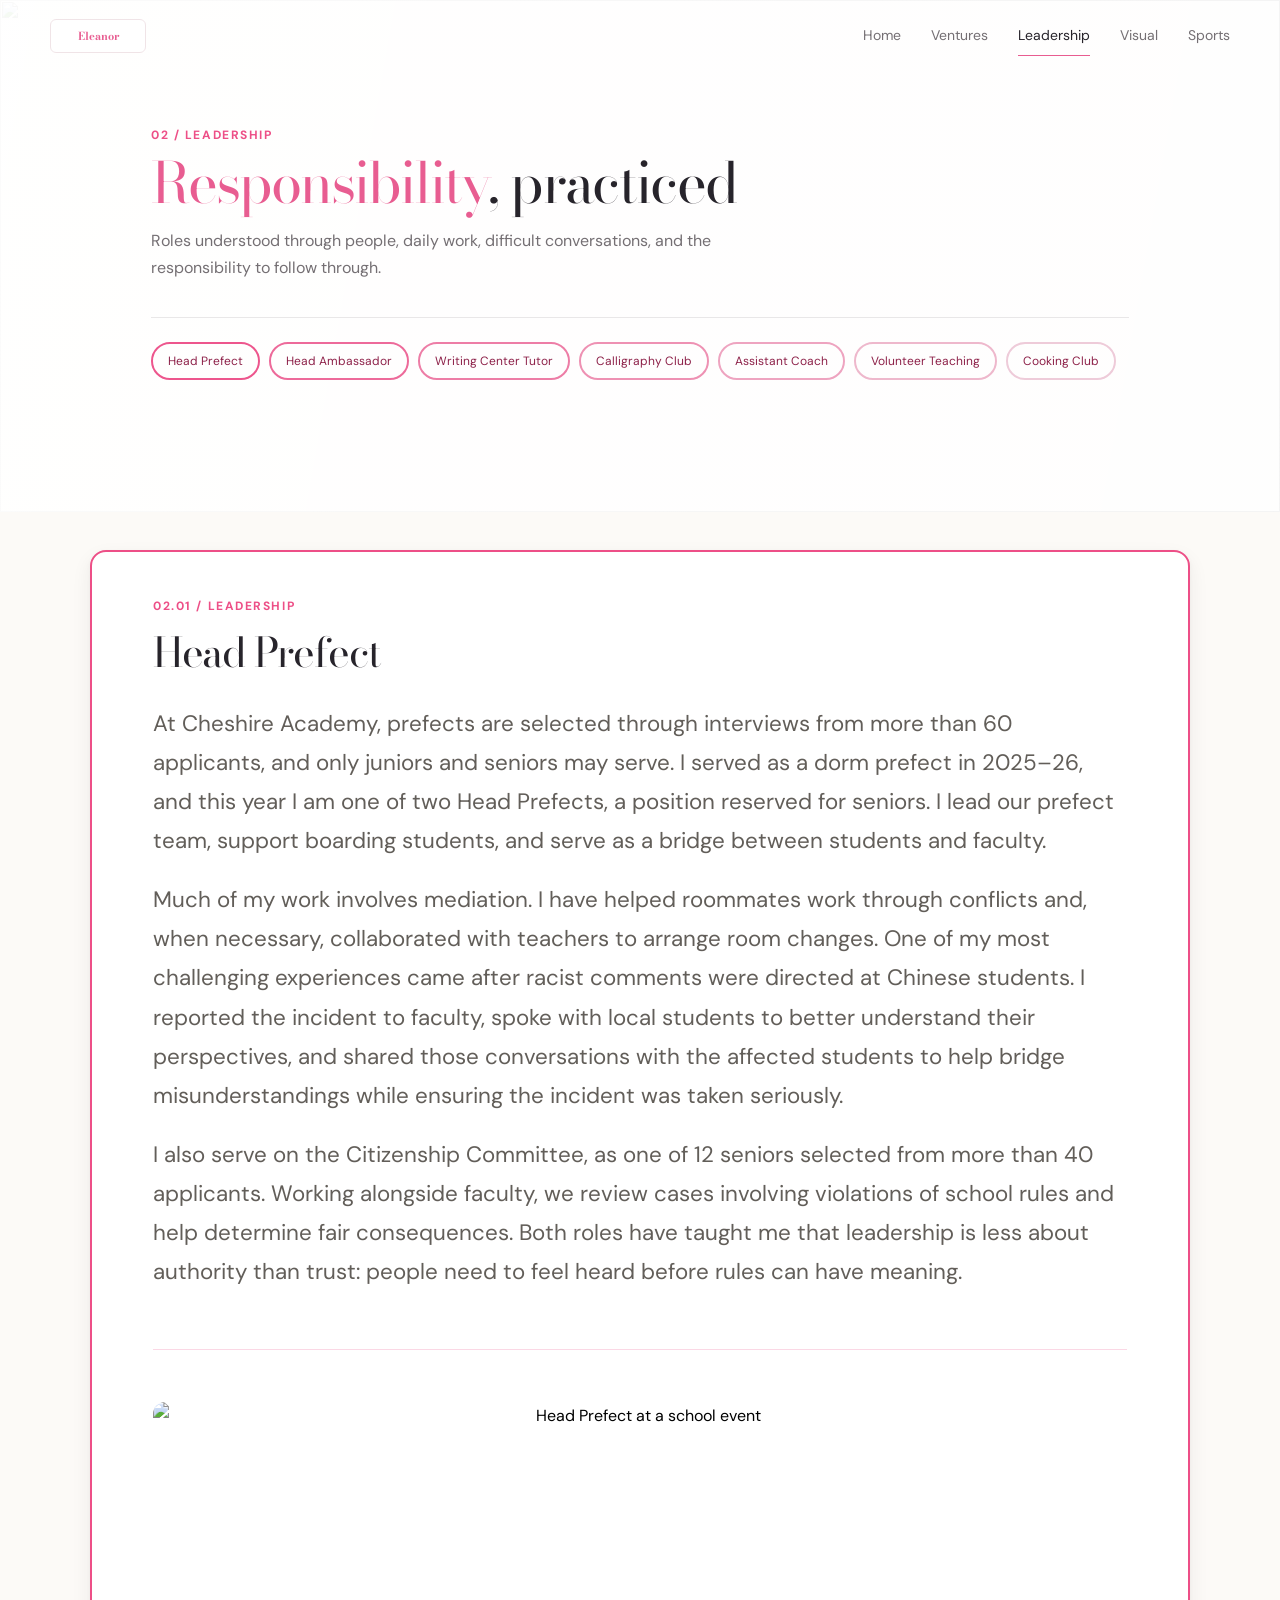
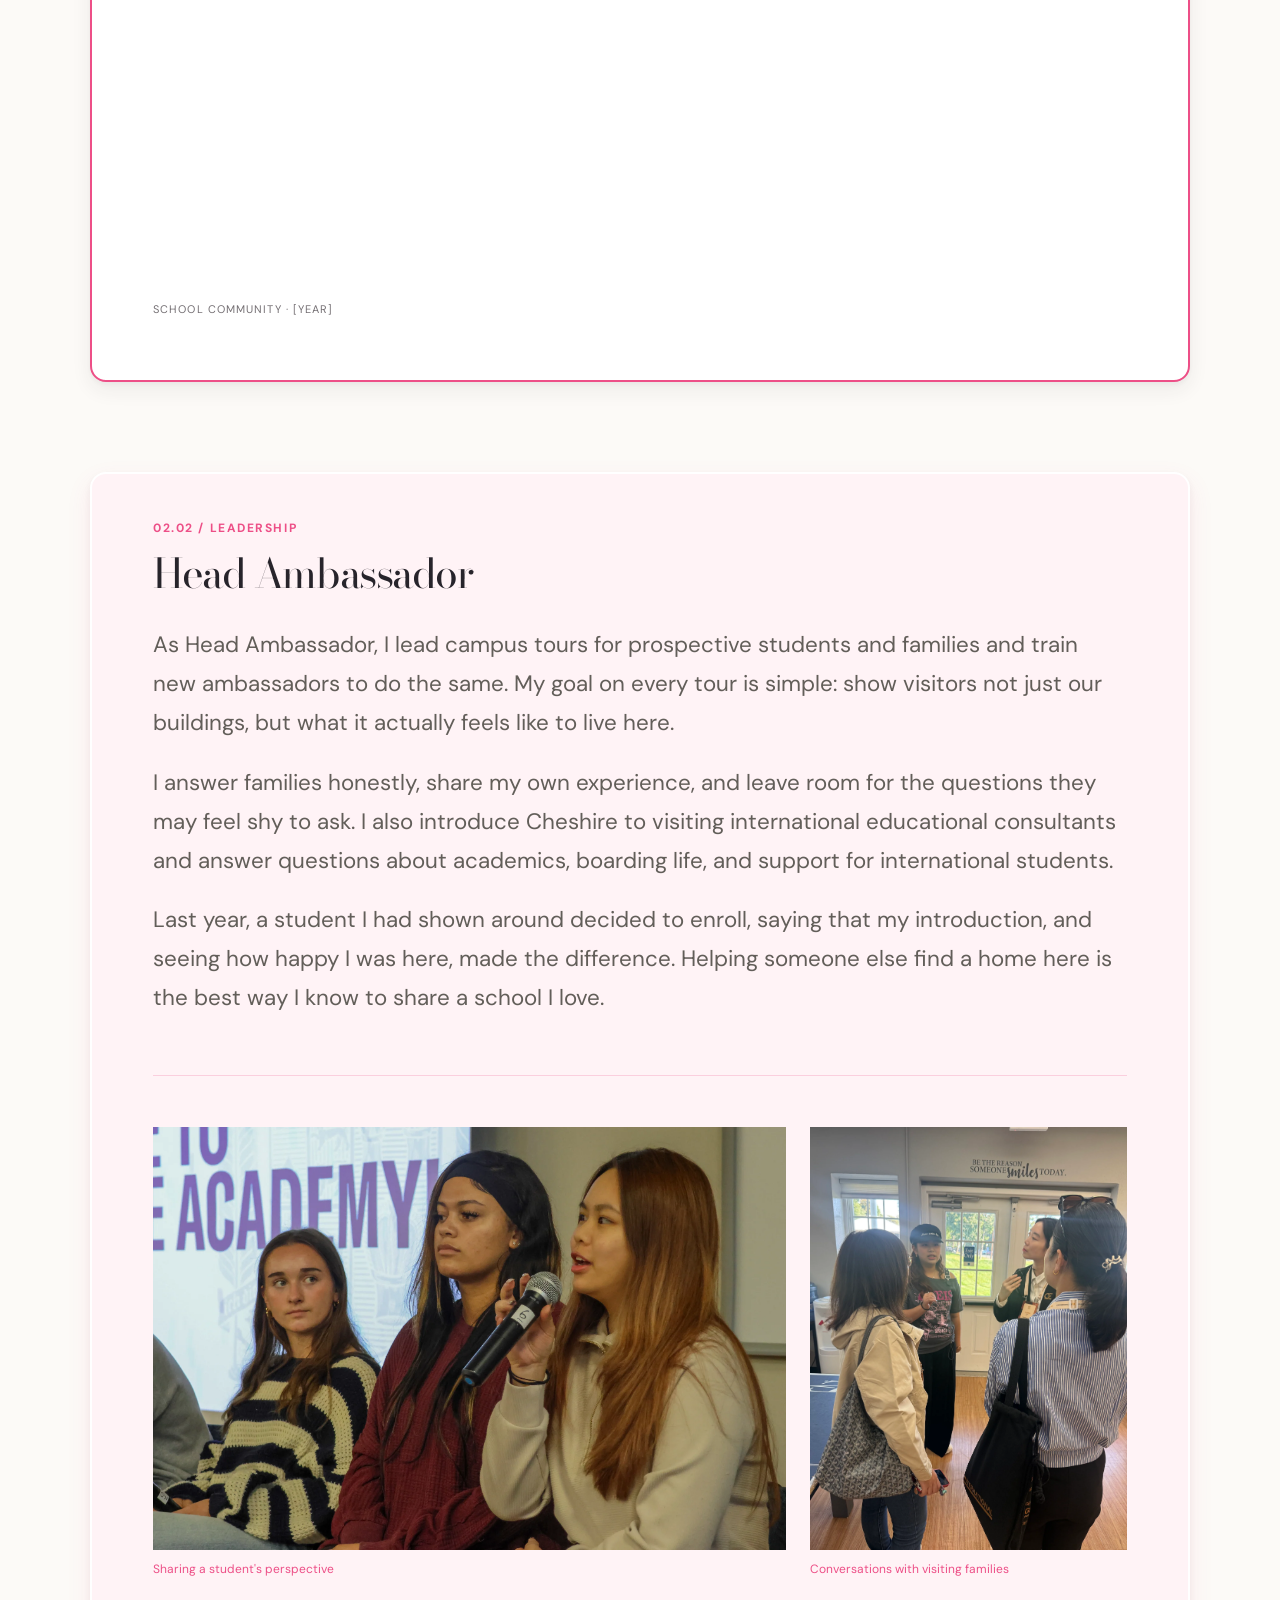
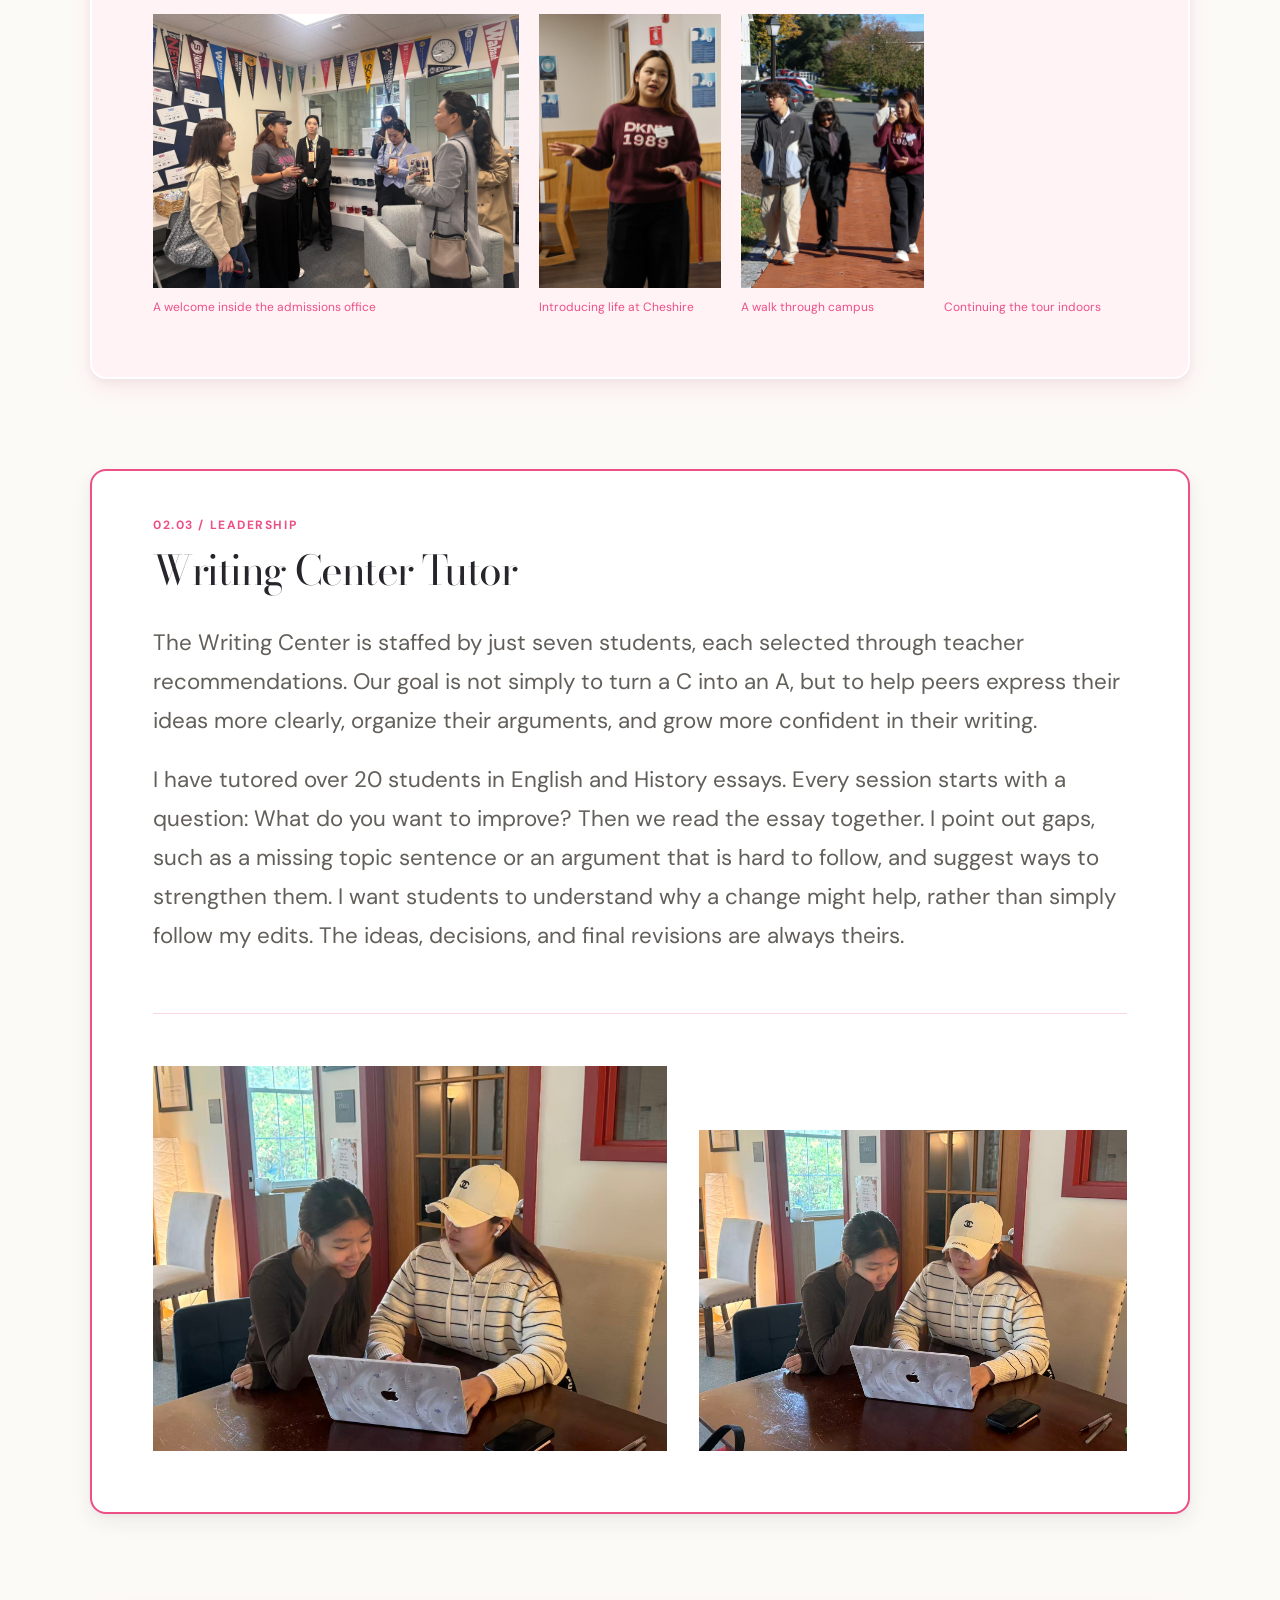
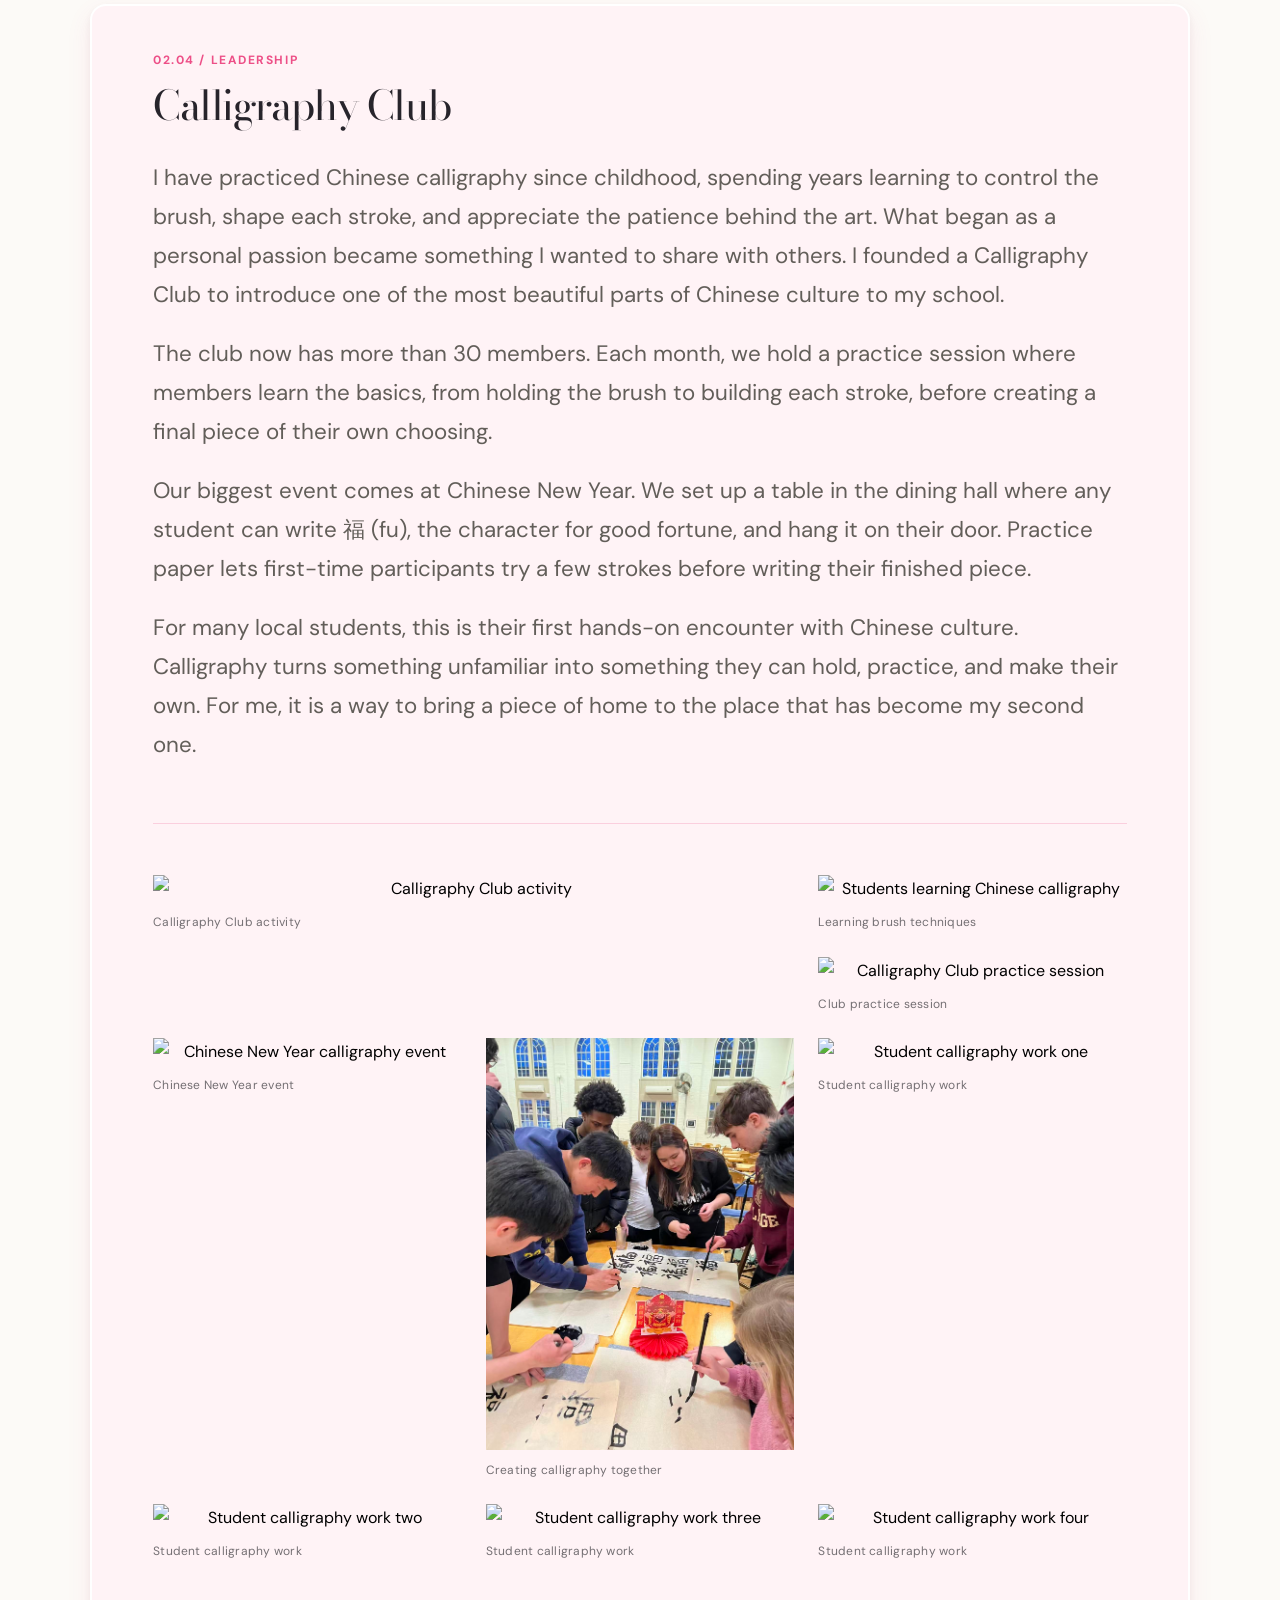
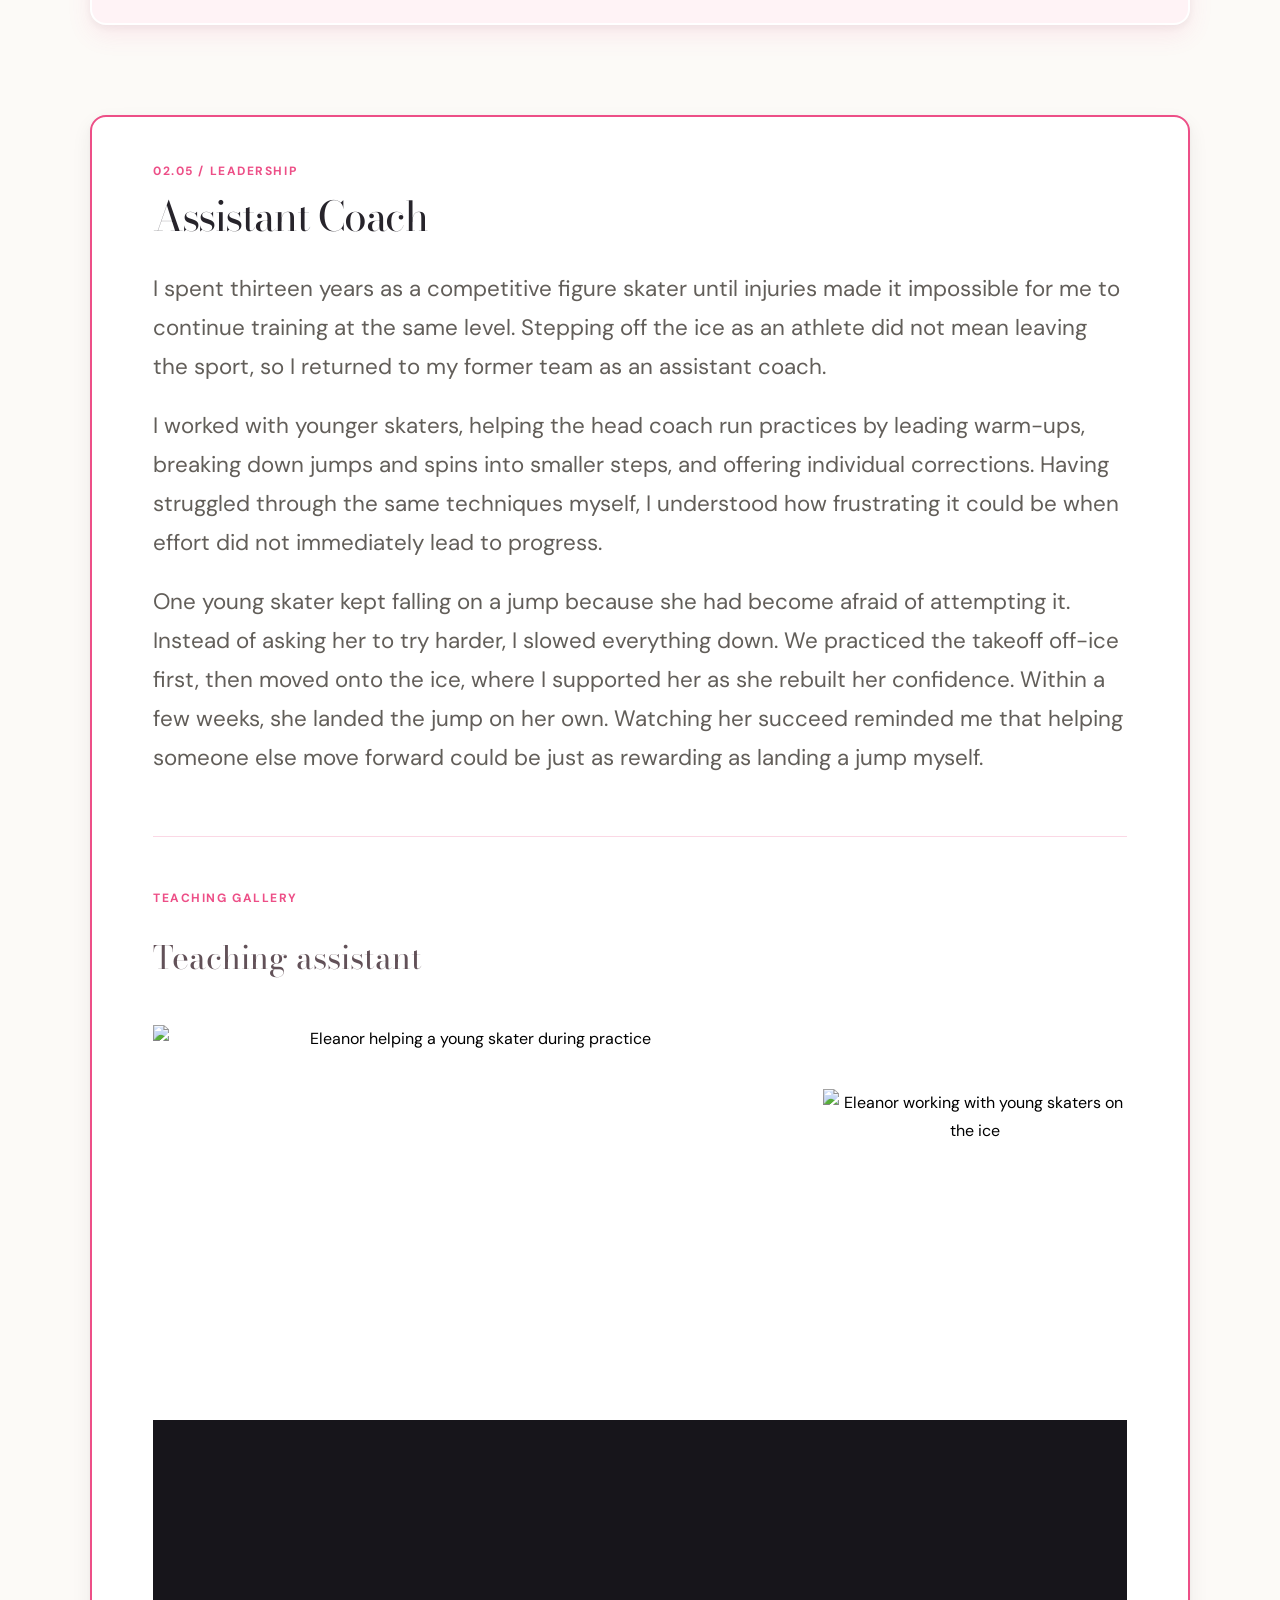
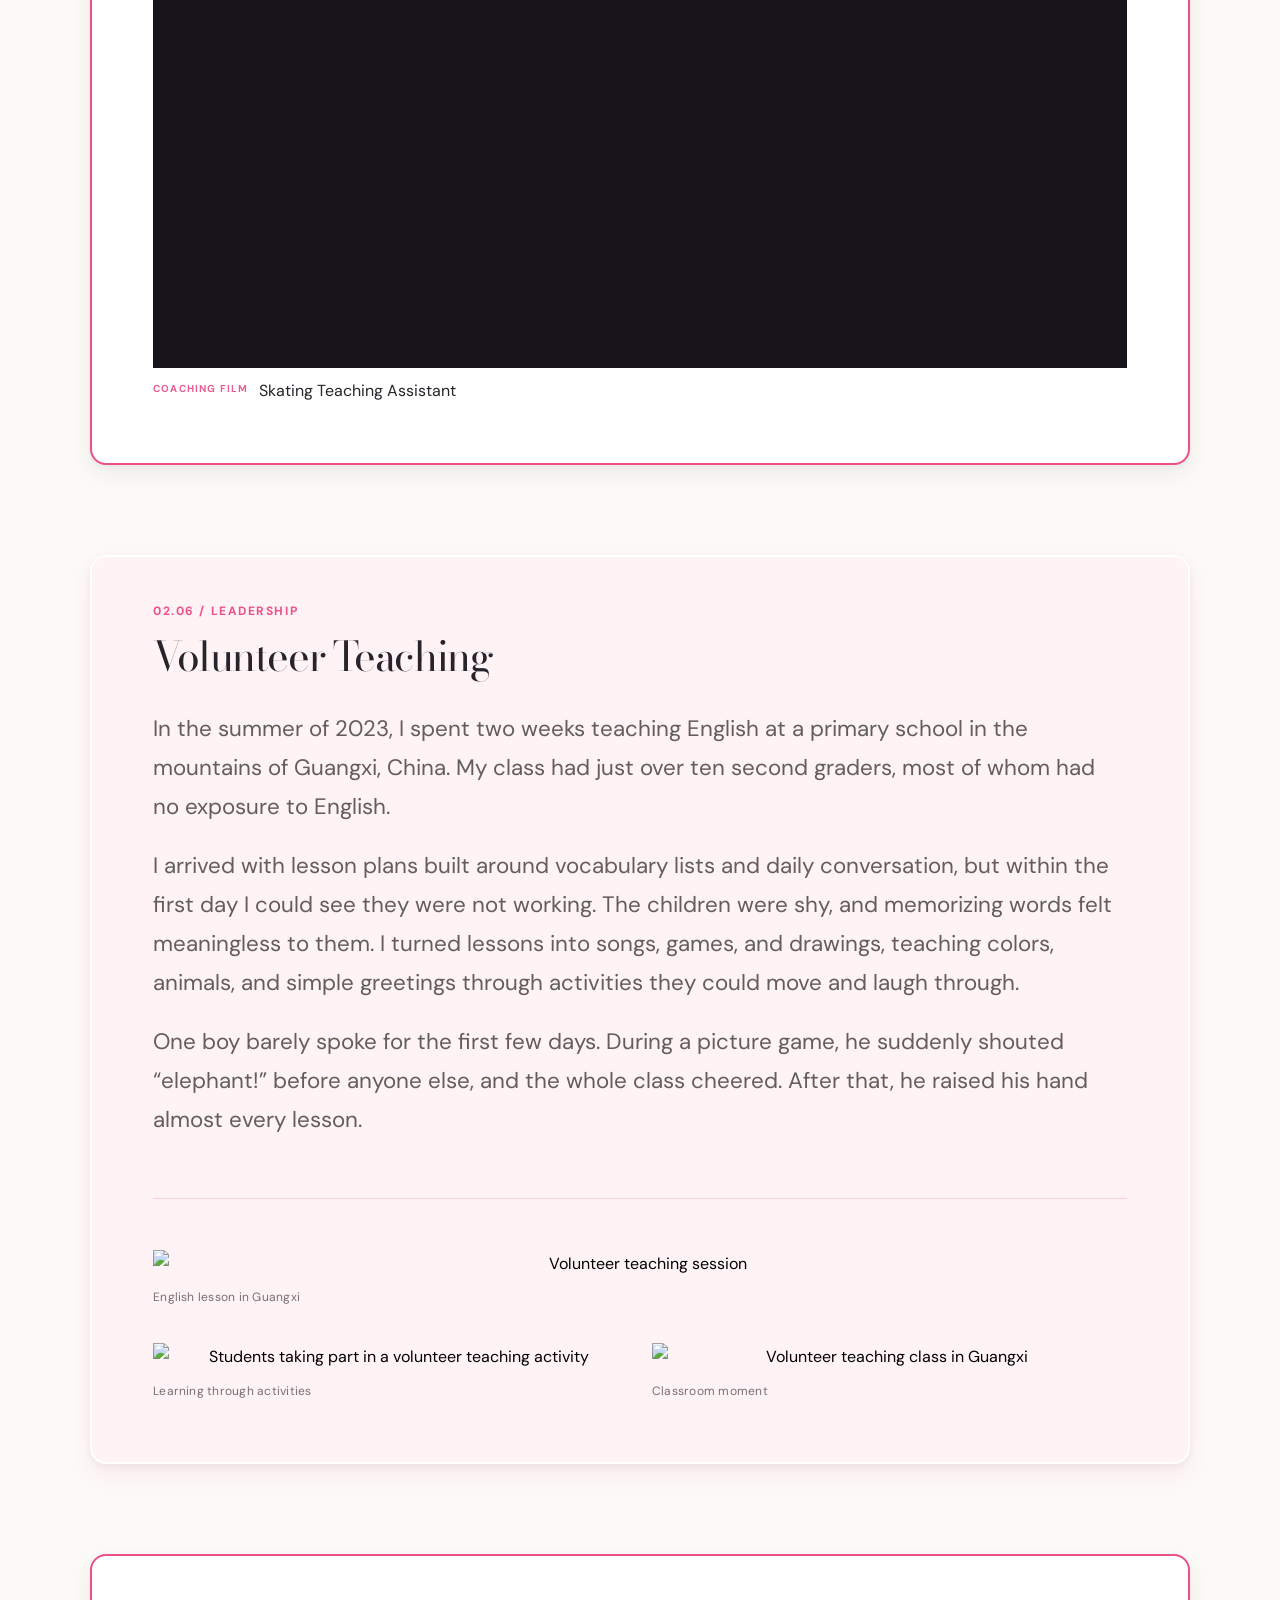
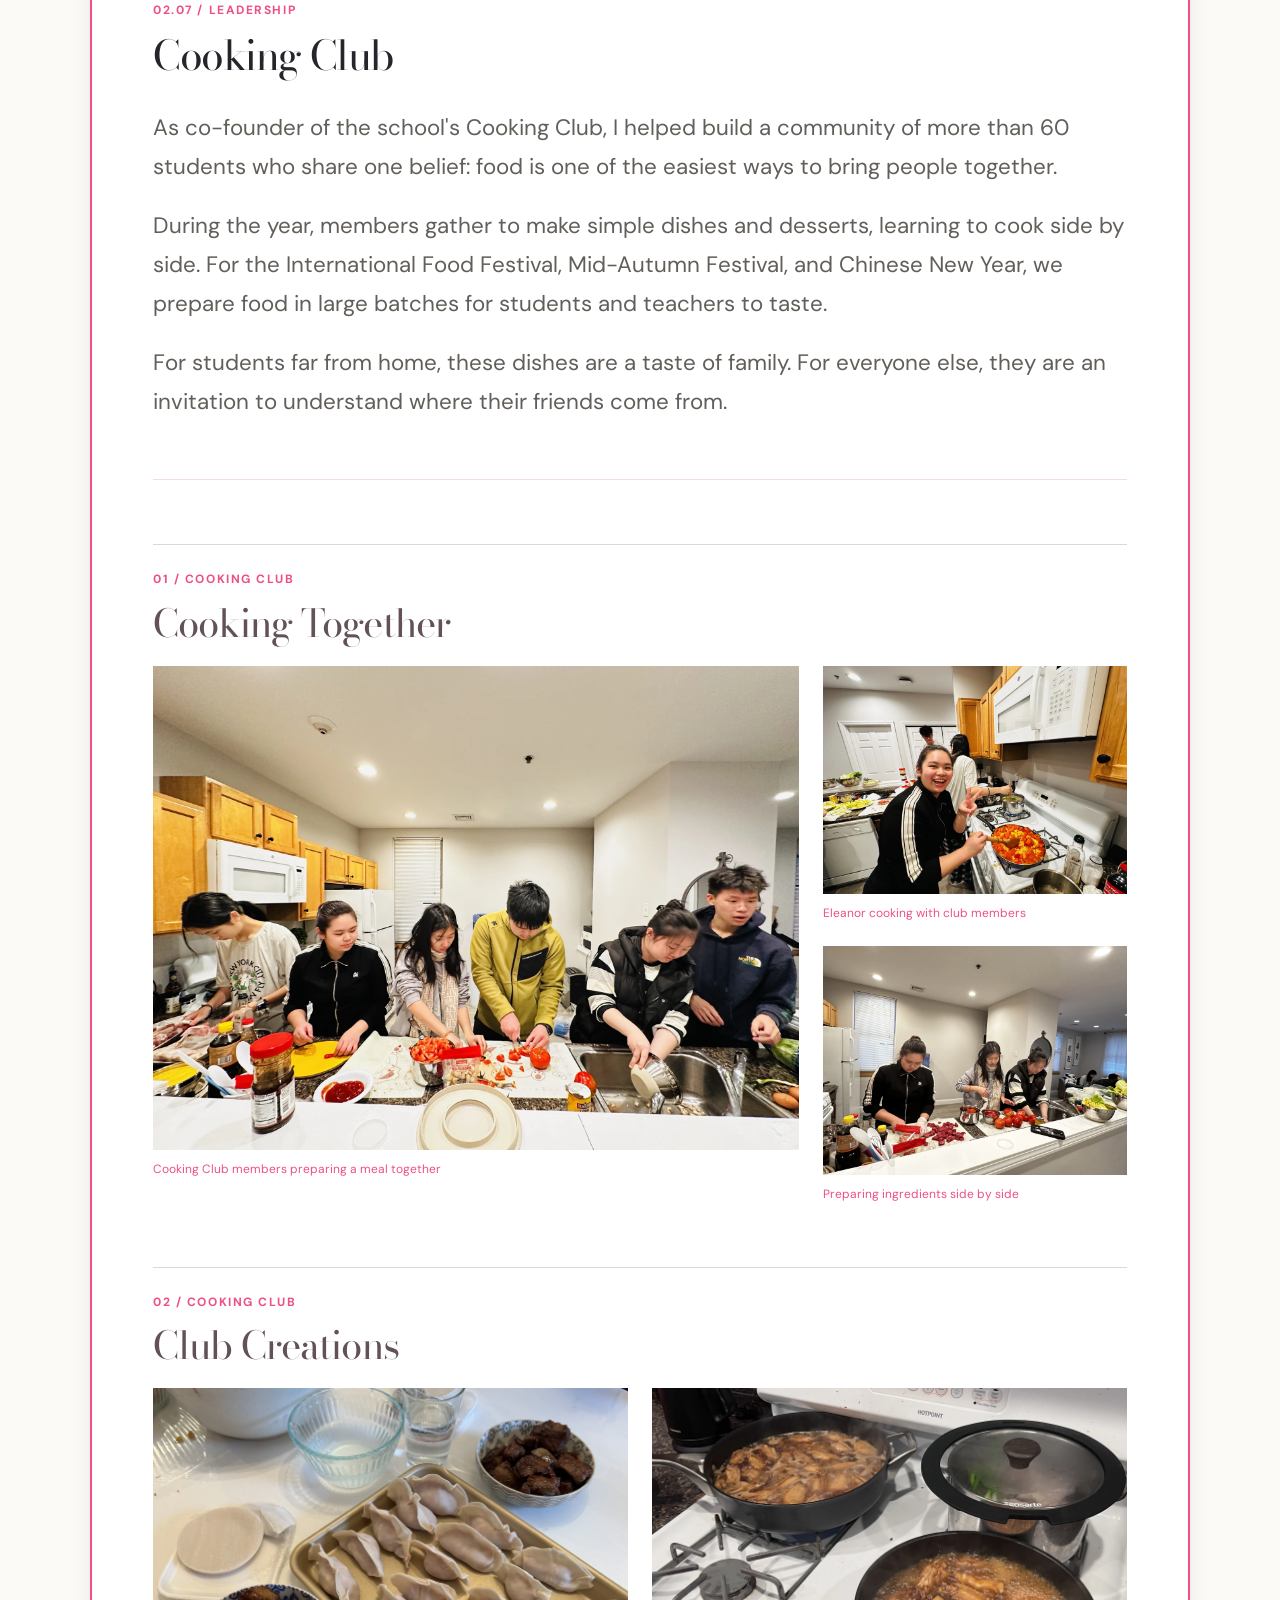
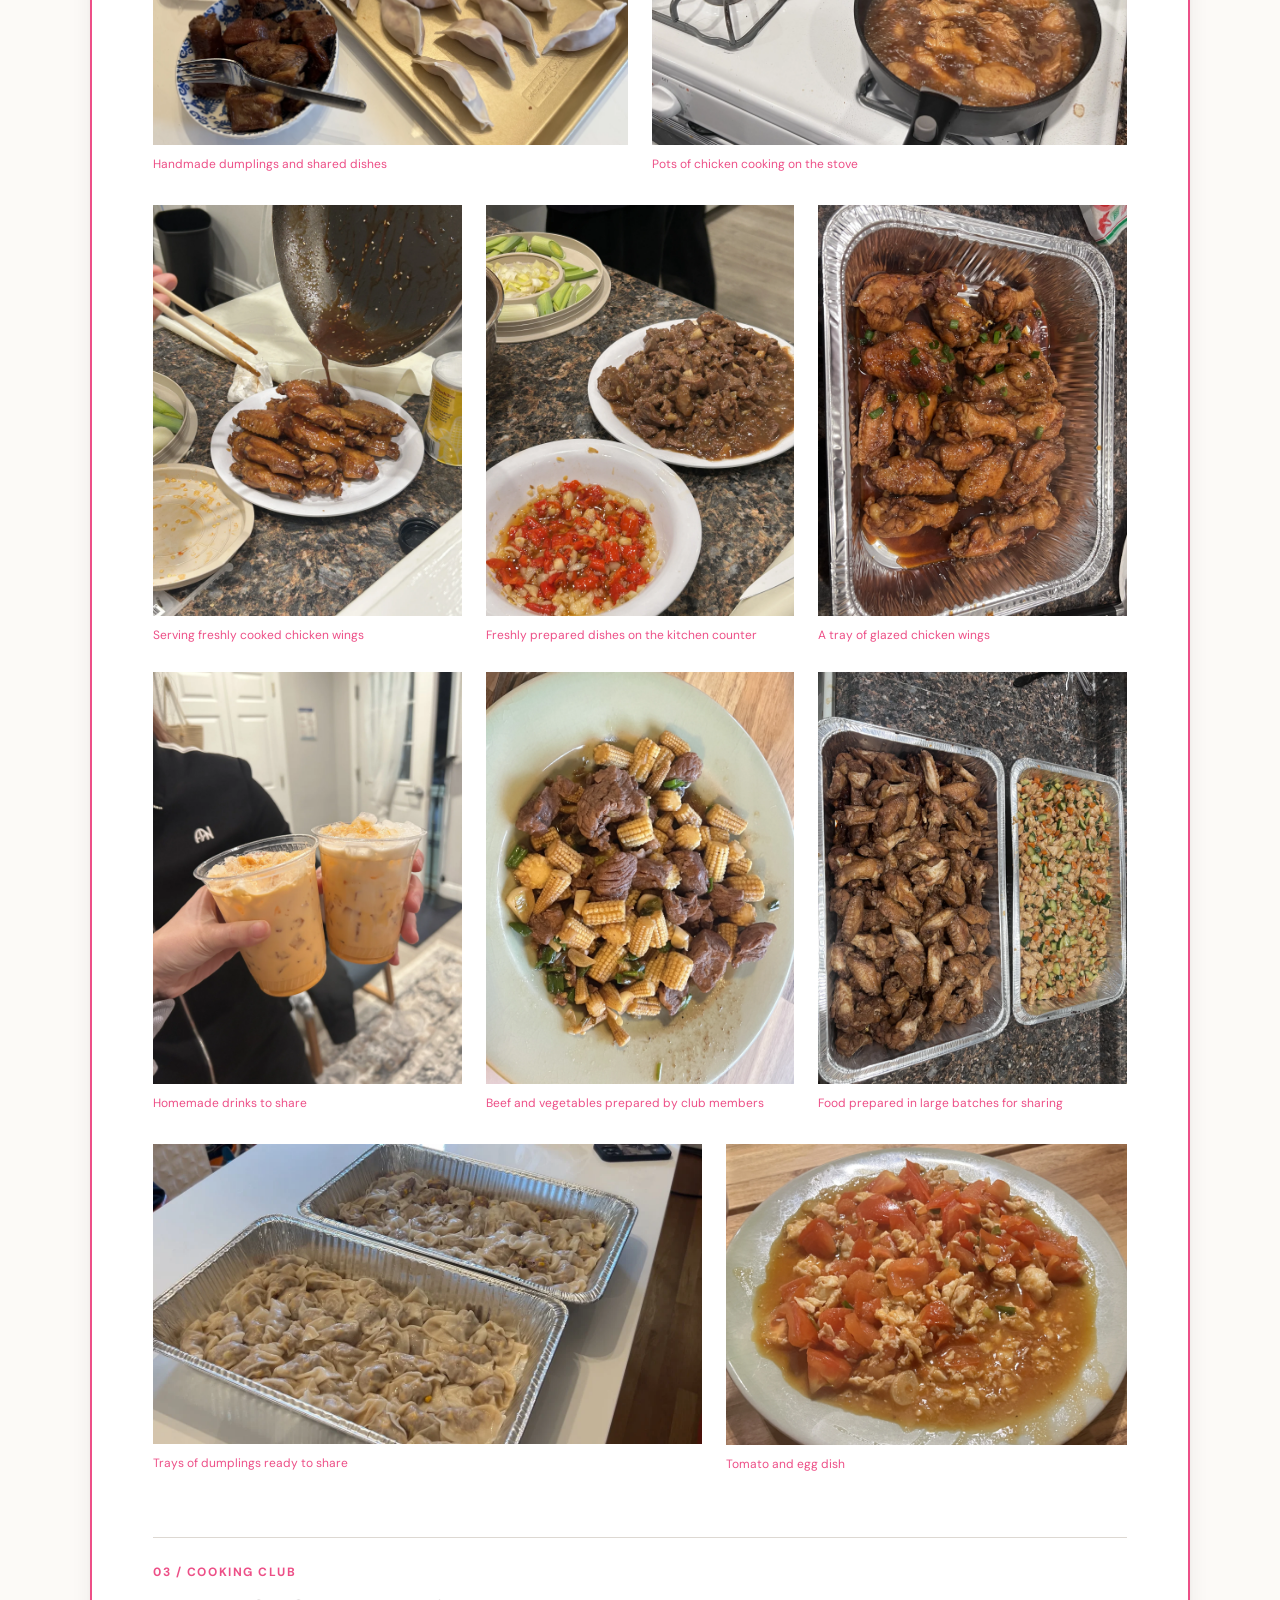
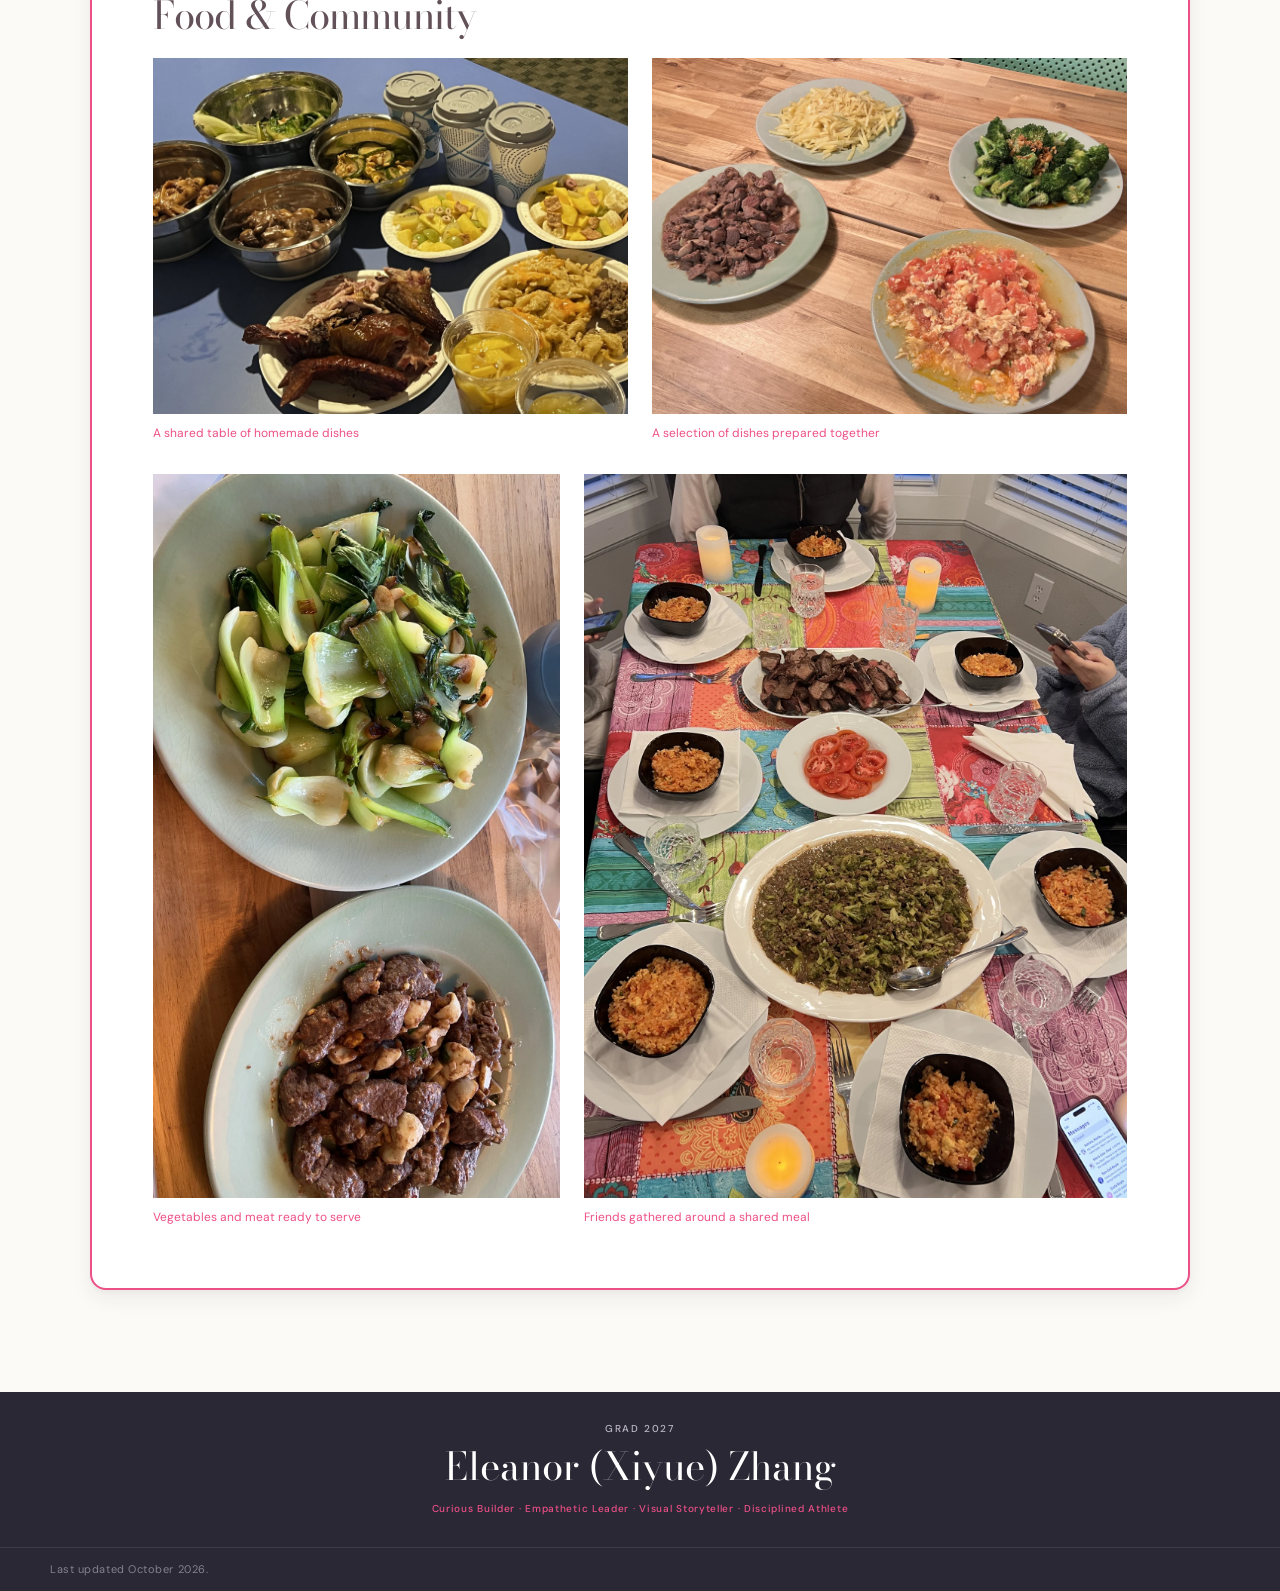
==== commit f2bda425: "Update portfolio narratives from supplied copy" ====
--- a/leadership.html
+++ b/leadership.html
@@ -1,11 +1,11 @@
-<!doctype html><html lang="en"><head><meta charset="UTF-8"><meta name="viewport" content="width=device-width,initial-scale=1"><title>Leadership — Eleanor Zhang</title><link rel="icon" href="./favicon.ico?v=20261025" sizes="any"><link rel="icon" type="image/svg+xml" href="./favicon.svg?v=20261025"><link rel="icon" type="image/png" sizes="32x32" href="./favicon.png?v=20261025"><meta name="description" content="Leadership experiences of Eleanor Zhang."><link rel="stylesheet" href="./style.css?v=20261101-tutor-intro"><script data-cfasync="false" src="./script.js?v=20261025-youtube-privacy" defer></script><link rel="stylesheet" href="https://fonts.googleapis.com/css2?family=Bodoni+Moda:ital,wght@0,400;0,500;1,400&family=DM+Sans:opsz,wght@9..40,400;9..40,500;9..40,700&display=swap"></head><body class="detail-page leadership-page topic-blocks"><a class="skip-link" href="#detail-main">Skip to content</a>
+<!doctype html><html lang="en"><head><meta charset="UTF-8"><meta name="viewport" content="width=device-width,initial-scale=1"><title>Leadership — Eleanor Zhang</title><link rel="icon" href="./favicon.ico?v=20261025" sizes="any"><link rel="icon" type="image/svg+xml" href="./favicon.svg?v=20261025"><link rel="icon" type="image/png" sizes="32x32" href="./favicon.png?v=20261025"><meta name="description" content="Leadership experiences of Eleanor Zhang."><link rel="stylesheet" href="./style.css?v=20261103-split-ventures"><script data-cfasync="false" src="./script.js?v=20261103-split-ventures" defer></script><link rel="stylesheet" href="https://fonts.googleapis.com/css2?family=Bodoni+Moda:ital,wght@0,400;0,500;1,400&family=DM+Sans:opsz,wght@9..40,400;9..40,500;9..40,700&display=swap"></head><body class="detail-page leadership-page topic-blocks"><a class="skip-link" href="#detail-main">Skip to content</a>
 <header class="site-header" data-header><a class="wordmark" href="./index.html#hero" aria-label="Eleanor Zhang — back to home">Eleanor</a><button class="menu-toggle" type="button" aria-expanded="false" aria-controls="primary-nav"><span></span><span></span><span></span><span class="sr-only">Open menu</span></button><nav id="primary-nav" class="primary-nav"><a class="nav-link" href="./index.html#home">Home</a><a class="nav-link" href="./index.html#ventures">Ventures</a><a class="nav-link" href="./index.html#leadership">Leadership</a><a class="nav-link" href="./index.html#visual">Visual</a><a class="nav-link" href="./index.html#sports">Sports</a></nav></header>
 <main id="detail-main"><header class="detail-hero topic-hero"><div class="topic-hero-image" aria-hidden="true"><img src="./assets/home/student-representative-highlights/student-representative-highlights-cover.jpg" alt="" loading="eager" width="1920" height="1080"></div><div class="topic-hero-content"><p class="chapter-no">02 / LEADERSHIP</p><h1><span class="topic-keyword">Responsibility</span>, practiced</h1><p>Roles understood through people, daily work, difficult conversations, and the responsibility to follow through.</p><nav class="detail-toc"><a href="#head-prefect">Head Prefect</a><a href="#head-ambassador">Head Ambassador</a><a href="#writing-center-tutor">Writing Center Tutor</a><a href="#calligraphy-club">Calligraphy Club</a><a href="#assistance-coach">Assistant Coach</a><a href="#volunteer-teaching">Volunteer Teaching</a><a href="#cooking-club">Cooking Club</a></nav></div></header><div class="detail-content">
-<article id="head-prefect" class="detail-module"><header class="detail-module-header"><div><p class="sub-label">02.01 / Leadership</p><h2>Head Prefect</h2></div><div class="detail-module-copy"><p>At Cheshire Academy, prefects are selected through interviews from more than 60 applicants, and only juniors and seniors may serve. I was a dorm prefect in 2025–26, and this year I am one of two Head Prefects, a role open only to seniors. I lead our prefect team, support boarding students, and act as a link between students and faculty.</p><p>Much of my work is mediation. I have helped roommates resolve conflicts and, when needed, worked with teachers to arrange room changes. My hardest conversation came after racist comments were directed at Chinese students. I brought in peers to show how much the community valued them, reported the incident to faculty, and helped ensure that the students responsible were held accountable.</p><p>I also serve on the Citizenship Committee, one of 12 seniors chosen from over 40 applicants. Working alongside faculty, we review cases where students break school rules and decide on fair consequences. Both roles taught me that leadership is less about authority than trust: people need to feel heard before rules mean anything.</p><div class="resource-links"><a href="#">Student Representative Speech</a><a href="#">Leadership PDF</a></div></div></header><figure class="head-prefect-photo"><button class="zoom"><img src="./assets/leadership/Head Prefect/Head Prefect.jpg" alt="Head Prefect at a school event" loading="lazy" width="1908" height="1280"></button><figcaption>School community · [YEAR]</figcaption></figure></article>
+<article id="head-prefect" class="detail-module"><header class="detail-module-header"><div><p class="sub-label">02.01 / Leadership</p><h2>Head Prefect</h2></div><div class="detail-module-copy"><p>At Cheshire Academy, prefects are selected through interviews from more than 60 applicants, and only juniors and seniors may serve. I served as a dorm prefect in 2025–26, and this year I am one of two Head Prefects, a position reserved for seniors. I lead our prefect team, support boarding students, and serve as a bridge between students and faculty.</p><p>Much of my work involves mediation. I have helped roommates work through conflicts and, when necessary, collaborated with teachers to arrange room changes. One of my most challenging experiences came after racist comments were directed at Chinese students. I reported the incident to faculty, spoke with local students to better understand their perspectives, and shared those conversations with the affected students to help bridge misunderstandings while ensuring the incident was taken seriously.</p><p>I also serve on the Citizenship Committee, as one of 12 seniors selected from more than 40 applicants. Working alongside faculty, we review cases involving violations of school rules and help determine fair consequences. Both roles have taught me that leadership is less about authority than trust: people need to feel heard before rules can have meaning.</p><div class="resource-links"><a href="#">Student Representative Speech</a><a href="#">Leadership PDF</a></div></div></header><figure class="head-prefect-photo"><button class="zoom"><img src="./assets/leadership/Head Prefect/Head Prefect.jpg" alt="Head Prefect at a school event" loading="lazy" width="1908" height="1280"></button><figcaption>School community · [YEAR]</figcaption></figure></article>
 <article id="head-ambassador" class="detail-module"><header class="detail-module-header"><div><p class="sub-label">02.02 / Leadership</p><h2>Head Ambassador</h2></div><div class="detail-module-copy"><p>As Head Ambassador, I lead campus tours for prospective students and families and train new ambassadors to do the same. My goal on every tour is simple: show visitors not just our buildings, but what it actually feels like to live here.</p><p>I answer families honestly, share my own experience, and leave room for the questions they may feel shy to ask. I also introduce Cheshire to visiting international educational consultants and answer questions about academics, boarding life, and support for international students.</p><p>Last year, a student I had shown around decided to enroll, saying that my introduction, and seeing how happy I was here, made the difference. Helping someone else find a home here is the best way I know to share a school I love.</p><div class="resource-links"><a href="#">Club promotional speech</a><a href="#">Program PDF</a></div></div></header><section class="ambassador-gallery" aria-label="Head Ambassador photo gallery"><div class="ambassador-feature"><figure class="ambassador-photo ambassador-lead"><button class="zoom" type="button" aria-label="Enlarge: Sharing a student's perspective"><img src="./assets/leadership/Head Ambassador/web/IMG_0040.webp" alt="Sharing a student's perspective" width="2000" height="1333" loading="lazy" decoding="async"></button><figcaption>Sharing a student's perspective</figcaption></figure><figure class="ambassador-photo ambassador-conversation"><button class="zoom" type="button" aria-label="Enlarge: Conversations with visiting families"><img src="./assets/leadership/Head Ambassador/web/IMG_0034.webp" alt="Conversations with visiting families" width="1650" height="2200" loading="lazy" decoding="async"></button><figcaption>Conversations with visiting families</figcaption></figure></div><div class="ambassador-moments"><figure class="ambassador-photo ambassador-welcome"><button class="zoom" type="button" aria-label="Enlarge: A welcome inside the admissions office"><img src="./assets/leadership/Head Ambassador/web/IMG_0035.webp" alt="A welcome inside the admissions office" width="2000" height="1500" loading="lazy" decoding="async"></button><figcaption>A welcome inside the admissions office</figcaption></figure><figure class="ambassador-photo ambassador-introduction"><button class="zoom" type="button" aria-label="Enlarge: Introducing life at Cheshire"><img src="./assets/leadership/Head Ambassador/web/IMG_0042.webp" alt="Introducing life at Cheshire" width="1467" height="2200" loading="lazy" decoding="async"></button><figcaption>Introducing life at Cheshire</figcaption></figure><figure class="ambassador-photo ambassador-campus"><button class="zoom" type="button" aria-label="Enlarge: A walk through campus"><img src="./assets/leadership/Head Ambassador/web/IMG_0041.webp" alt="A walk through campus" width="1467" height="2200" loading="lazy" decoding="async"></button><figcaption>A walk through campus</figcaption></figure><figure class="ambassador-photo ambassador-tour"><button class="zoom" type="button" aria-label="Enlarge: Continuing the tour indoors"><img src="./assets/leadership/Head Ambassador/web/IMG_0043.webp" alt="Continuing the tour indoors" width="1467" height="2200" loading="lazy" decoding="async"></button><figcaption>Continuing the tour indoors</figcaption></figure></div></section></article>
-<article id="writing-center-tutor" class="detail-module"><header class="detail-module-header"><div><p class="sub-label">02.03 / Leadership</p><h2>Writing Center Tutor</h2></div><div class="detail-module-copy"><p>The Writing Center is staffed by just seven students, each selected by teacher recommendation. Our goal is not to turn a C into an A, but to help peers make their essays complete, clear, and easy to follow.</p><p>Every session starts with a question: what do you want to improve? Then we read the essay together. I point out gaps, such as a missing topic sentence or a structure that loses the reader, and suggest ways to fix them. The revising is always theirs.</p><div class="resource-links"><a href="#">Tutoring reflection</a><a href="#">Writing sample PDF</a></div></div></header><div class="writing-tutor-gallery" role="group" aria-label="Writing Center tutoring photographs"><figure><button class="zoom" type="button" aria-label="Enlarge Writing Center tutoring photograph one"><img src="./assets/leadership/Writing Center Tutor/Writing Center Tutor1.jpg" alt="Two students discussing an essay together at a laptop in the Writing Center" loading="lazy" width="1707" height="1280"></button></figure><figure><button class="zoom" type="button" aria-label="Enlarge Writing Center tutoring photograph two"><img src="./assets/leadership/Writing Center Tutor/Writing Center Tutor2.jpg" alt="A Writing Center tutoring session with two students reviewing writing on a laptop" loading="lazy" width="1707" height="1280"></button></figure></div></article>
-<article id="calligraphy-club" class="detail-module"><header class="detail-module-header"><div><p class="sub-label">02.04 / Leadership</p><h2>Calligraphy Club</h2></div><div class="detail-module-copy"><p>I founded a Calligraphy Club to share one of the most beautiful parts of Chinese culture with my school. The club has more than 30 members. Each month, we hold a practice session where members learn the basics, from holding the brush to building each stroke, before creating a final piece of their own choosing.</p><p>Our biggest event comes at Chinese New Year. We set up a table in the dining hall where any student can write 福 (fu), the character for good fortune, and hang it on their door. Practice paper lets first-time participants try a few strokes before writing their finished piece.</p><p>For many local students, this is their first hands-on encounter with Chinese culture. Calligraphy turns something unfamiliar into something they can hold, practice, and make their own. For me, it is a way to bring a piece of home to the place that has become my second one.</p><div class="resource-links"><a href="#">Club article</a><a href="#">Portfolio PDF</a></div></div></header><div class="media-carousel media-wide sports-carousel leadership-gallery" data-carousel data-autoplay="3000"><div class="slides"><figure class="slide is-active"><button class="zoom" type="button"><img src="./assets/leadership/Calligraphy Club/Calligraphy Club1.jpg" alt="Calligraphy Club activity" loading="lazy" width="3024" height="4032"></button><figcaption>Calligraphy Club activity</figcaption></figure><figure class="slide"><button class="zoom" type="button"><img src="./assets/leadership/Calligraphy Club/Calligraphy Club2.jpg" alt="Students learning Chinese calligraphy" loading="lazy" width="4284" height="5712"></button><figcaption>Learning brush techniques</figcaption></figure><figure class="slide"><button class="zoom" type="button"><img src="./assets/leadership/Calligraphy Club/Calligraphy Club3.jpg" alt="Calligraphy Club practice session" loading="lazy" width="3024" height="4032"></button><figcaption>Club practice session</figcaption></figure><figure class="slide"><button class="zoom" type="button"><img src="./assets/leadership/Calligraphy Club/Calligraphy Club4.JPG" alt="Chinese New Year calligraphy event" loading="lazy" width="3024" height="4032"></button><figcaption>Chinese New Year event</figcaption></figure><figure class="slide"><button class="zoom" type="button"><img src="./assets/leadership/Calligraphy Club/Calligraphy Club5.jpg" alt="Students practicing Chinese calligraphy together" loading="lazy" width="1279" height="1706"></button><figcaption>Creating calligraphy together</figcaption></figure><figure class="slide"><button class="zoom" type="button"><img src="./assets/leadership/Calligraphy Club/Calligraphy work 1.jpg" alt="Student calligraphy work one" loading="lazy" width="1080" height="1440"></button><figcaption>Student calligraphy work</figcaption></figure><figure class="slide"><button class="zoom" type="button"><img src="./assets/leadership/Calligraphy Club/Calligraphy work 2.jpg" alt="Student calligraphy work two" loading="lazy" width="1080" height="1441"></button><figcaption>Student calligraphy work</figcaption></figure><figure class="slide"><button class="zoom" type="button"><img src="./assets/leadership/Calligraphy Club/Calligraphy work 3.jpg" alt="Student calligraphy work three" loading="lazy" width="1080" height="1416"></button><figcaption>Student calligraphy work</figcaption></figure><figure class="slide"><button class="zoom" type="button"><img src="./assets/leadership/Calligraphy Club/Calligraphy work 4.jpg" alt="Student calligraphy work four" loading="lazy" width="1080" height="1604"></button><figcaption>Student calligraphy work</figcaption></figure></div><button class="carousel-prev" type="button" aria-label="Previous Calligraphy Club image">‹</button><button class="carousel-next" type="button" aria-label="Next Calligraphy Club image">›</button><p class="carousel-count" aria-live="polite">1 / 9</p></div></article>
-<article id="assistance-coach" class="detail-module"><header class="detail-module-header"><div><p class="sub-label">02.05 / Leadership</p><h2>Assistant Coach</h2></div><div class="detail-module-copy"><p>I spent thirteen years as a competitive figure skater until an injury ended my training. Stepping off the ice as an athlete did not mean leaving the sport, so I returned to my team as an assistant coach.</p><p>I worked with younger skaters, helping the coach run practice: leading warm-ups, breaking down jumps and spins into smaller steps, and giving each skater individual corrections.</p><p>One skater kept falling on her first jump because she was afraid of it. I slowed everything down, had her practice the takeoff off-ice first, then on the ice with my hand on her back. Within a few weeks, she landed it on her own.</p><div class="resource-links"><a href="#">Coaching reflection</a></div></div></header><div class="coach-media-layout"><section class="coach-photos" aria-labelledby="coach-gallery-title"><div class="sports-media-heading"><div><p class="sub-label">Teaching gallery</p><h3 id="coach-gallery-title">Teaching assistant</h3></div></div><div class="coach-photo-grid"><figure><button class="zoom" type="button" aria-label="Enlarge skating coaching photograph"><img src="./assets/sports/fgure skating/Skating Teaching Assistant1.jpg" alt="Eleanor helping a young skater during practice" loading="lazy" width="3840" height="2160"></button></figure><figure><button class="zoom" type="button" aria-label="Enlarge skating teaching assistant photograph"><img src="./assets/sports/fgure skating/Skating Teaching Assistant2.jpg" alt="Eleanor working with young skaters on the ice" loading="lazy" width="4096" height="3072"></button></figure></div></section><figure class="sports-video-card assistant-video-card"><div class="sports-video-frame landscape feature-video-wrap youtube-video-wrap" data-feature-video data-youtube-video><div class="youtube-player" data-youtube-id="1vtW75_Lrbo" aria-label="Skating Teaching Assistant YouTube video"></div><button class="feature-video-toggle youtube-video-toggle" type="button" aria-label="Play video"><span aria-hidden="true">▶</span></button></div><figcaption><span>COACHING FILM</span> Skating Teaching Assistant</figcaption></figure></div></article>
+<article id="writing-center-tutor" class="detail-module"><header class="detail-module-header"><div><p class="sub-label">02.03 / Leadership</p><h2>Writing Center Tutor</h2></div><div class="detail-module-copy"><p>The Writing Center is staffed by just seven students, each selected through teacher recommendations. Our goal is not simply to turn a C into an A, but to help peers express their ideas more clearly, organize their arguments, and grow more confident in their writing.</p><p>I have tutored over 20 students in English and History essays. Every session starts with a question: What do you want to improve? Then we read the essay together. I point out gaps, such as a missing topic sentence or an argument that is hard to follow, and suggest ways to strengthen them. I want students to understand why a change might help, rather than simply follow my edits. The ideas, decisions, and final revisions are always theirs.</p><div class="resource-links"><a href="#">Tutoring reflection</a><a href="#">Writing sample PDF</a></div></div></header><div class="writing-tutor-gallery" role="group" aria-label="Writing Center tutoring photographs"><figure><button class="zoom" type="button" aria-label="Enlarge Writing Center tutoring photograph one"><img src="./assets/leadership/Writing Center Tutor/Writing Center Tutor1.jpg" alt="Two students discussing an essay together at a laptop in the Writing Center" loading="lazy" width="1707" height="1280"></button></figure><figure><button class="zoom" type="button" aria-label="Enlarge Writing Center tutoring photograph two"><img src="./assets/leadership/Writing Center Tutor/Writing Center Tutor2.jpg" alt="A Writing Center tutoring session with two students reviewing writing on a laptop" loading="lazy" width="1707" height="1280"></button></figure></div></article>
+<article id="calligraphy-club" class="detail-module"><header class="detail-module-header"><div><p class="sub-label">02.04 / Leadership</p><h2>Calligraphy Club</h2></div><div class="detail-module-copy"><p>I have practiced Chinese calligraphy since childhood, spending years learning to control the brush, shape each stroke, and appreciate the patience behind the art. What began as a personal passion became something I wanted to share with others. I founded a Calligraphy Club to introduce one of the most beautiful parts of Chinese culture to my school.</p><p>The club now has more than 30 members. Each month, we hold a practice session where members learn the basics, from holding the brush to building each stroke, before creating a final piece of their own choosing.</p><p>Our biggest event comes at Chinese New Year. We set up a table in the dining hall where any student can write 福 (fu), the character for good fortune, and hang it on their door. Practice paper lets first-time participants try a few strokes before writing their finished piece.</p><p>For many local students, this is their first hands-on encounter with Chinese culture. Calligraphy turns something unfamiliar into something they can hold, practice, and make their own. For me, it is a way to bring a piece of home to the place that has become my second one.</p><div class="resource-links"><a href="#">Club article</a><a href="#">Portfolio PDF</a></div></div></header><div class="media-carousel media-wide sports-carousel leadership-gallery" data-carousel data-autoplay="3000"><div class="slides"><figure class="slide is-active"><button class="zoom" type="button"><img src="./assets/leadership/Calligraphy Club/Calligraphy Club1.jpg" alt="Calligraphy Club activity" loading="lazy" width="3024" height="4032"></button><figcaption>Calligraphy Club activity</figcaption></figure><figure class="slide"><button class="zoom" type="button"><img src="./assets/leadership/Calligraphy Club/Calligraphy Club2.jpg" alt="Students learning Chinese calligraphy" loading="lazy" width="4284" height="5712"></button><figcaption>Learning brush techniques</figcaption></figure><figure class="slide"><button class="zoom" type="button"><img src="./assets/leadership/Calligraphy Club/Calligraphy Club3.jpg" alt="Calligraphy Club practice session" loading="lazy" width="3024" height="4032"></button><figcaption>Club practice session</figcaption></figure><figure class="slide"><button class="zoom" type="button"><img src="./assets/leadership/Calligraphy Club/Calligraphy Club4.JPG" alt="Chinese New Year calligraphy event" loading="lazy" width="3024" height="4032"></button><figcaption>Chinese New Year event</figcaption></figure><figure class="slide"><button class="zoom" type="button"><img src="./assets/leadership/Calligraphy Club/Calligraphy Club5.jpg" alt="Students practicing Chinese calligraphy together" loading="lazy" width="1279" height="1706"></button><figcaption>Creating calligraphy together</figcaption></figure><figure class="slide"><button class="zoom" type="button"><img src="./assets/leadership/Calligraphy Club/Calligraphy work 1.jpg" alt="Student calligraphy work one" loading="lazy" width="1080" height="1440"></button><figcaption>Student calligraphy work</figcaption></figure><figure class="slide"><button class="zoom" type="button"><img src="./assets/leadership/Calligraphy Club/Calligraphy work 2.jpg" alt="Student calligraphy work two" loading="lazy" width="1080" height="1441"></button><figcaption>Student calligraphy work</figcaption></figure><figure class="slide"><button class="zoom" type="button"><img src="./assets/leadership/Calligraphy Club/Calligraphy work 3.jpg" alt="Student calligraphy work three" loading="lazy" width="1080" height="1416"></button><figcaption>Student calligraphy work</figcaption></figure><figure class="slide"><button class="zoom" type="button"><img src="./assets/leadership/Calligraphy Club/Calligraphy work 4.jpg" alt="Student calligraphy work four" loading="lazy" width="1080" height="1604"></button><figcaption>Student calligraphy work</figcaption></figure></div><button class="carousel-prev" type="button" aria-label="Previous Calligraphy Club image">‹</button><button class="carousel-next" type="button" aria-label="Next Calligraphy Club image">›</button><p class="carousel-count" aria-live="polite">1 / 9</p></div></article>
+<article id="assistance-coach" class="detail-module"><header class="detail-module-header"><div><p class="sub-label">02.05 / Leadership</p><h2>Assistant Coach</h2></div><div class="detail-module-copy"><p>I spent thirteen years as a competitive figure skater until injuries made it impossible for me to continue training at the same level. Stepping off the ice as an athlete did not mean leaving the sport, so I returned to my former team as an assistant coach.</p><p>I worked with younger skaters, helping the head coach run practices by leading warm-ups, breaking down jumps and spins into smaller steps, and offering individual corrections. Having struggled through the same techniques myself, I understood how frustrating it could be when effort did not immediately lead to progress.</p><p>One young skater kept falling on a jump because she had become afraid of attempting it. Instead of asking her to try harder, I slowed everything down. We practiced the takeoff off-ice first, then moved onto the ice, where I supported her as she rebuilt her confidence. Within a few weeks, she landed the jump on her own. Watching her succeed reminded me that helping someone else move forward could be just as rewarding as landing a jump myself.</p><div class="resource-links"><a href="#">Coaching reflection</a></div></div></header><div class="coach-media-layout"><section class="coach-photos" aria-labelledby="coach-gallery-title"><div class="sports-media-heading"><div><p class="sub-label">Teaching gallery</p><h3 id="coach-gallery-title">Teaching assistant</h3></div></div><div class="coach-photo-grid"><figure><button class="zoom" type="button" aria-label="Enlarge skating coaching photograph"><img src="./assets/sports/fgure skating/Skating Teaching Assistant1.jpg" alt="Eleanor helping a young skater during practice" loading="lazy" width="3840" height="2160"></button></figure><figure><button class="zoom" type="button" aria-label="Enlarge skating teaching assistant photograph"><img src="./assets/sports/fgure skating/Skating Teaching Assistant2.jpg" alt="Eleanor working with young skaters on the ice" loading="lazy" width="4096" height="3072"></button></figure></div></section><figure class="sports-video-card assistant-video-card"><div class="sports-video-frame landscape feature-video-wrap youtube-video-wrap" data-feature-video data-youtube-video><div class="youtube-player" data-youtube-id="1vtW75_Lrbo" aria-label="Skating Teaching Assistant YouTube video"></div><button class="feature-video-toggle youtube-video-toggle" type="button" aria-label="Play video"><span aria-hidden="true">▶</span></button></div><figcaption><span>COACHING FILM</span> Skating Teaching Assistant</figcaption></figure></div></article>
 <article id="volunteer-teaching" class="detail-module"><header class="detail-module-header"><div><p class="sub-label">02.06 / Leadership</p><h2>Volunteer Teaching</h2></div><div class="detail-module-copy"><p>In the summer of 2023, I spent two weeks teaching English at a primary school in the mountains of Guangxi, China. My class had just over ten second graders, most of whom had no exposure to English.</p><p>I arrived with lesson plans built around vocabulary lists and daily conversation, but within the first day I could see they were not working. The children were shy, and memorizing words felt meaningless to them. I turned lessons into songs, games, and drawings, teaching colors, animals, and simple greetings through activities they could move and laugh through.</p><p>One boy barely spoke for the first few days. During a picture game, he suddenly shouted “elephant!” before anyone else, and the whole class cheered. After that, he raised his hand almost every lesson.</p><div class="resource-links"><a href="#">Teaching reflection</a><a href="#">Lesson PDF</a></div></div></header><div class="media-carousel media-wide sports-carousel leadership-gallery" data-carousel data-autoplay="3000"><div class="slides"><figure class="slide is-active"><button class="zoom" type="button"><img src="./assets/leadership/Volunteer Teaching/Volunteer Teaching1.jpg" alt="Volunteer teaching session" loading="lazy" width="1921" height="1280"></button><figcaption>English lesson in Guangxi</figcaption></figure><figure class="slide"><button class="zoom" type="button"><img src="./assets/leadership/Volunteer Teaching/Volunteer Teaching2.jpg" alt="Students taking part in a volunteer teaching activity" loading="lazy" width="1921" height="1280"></button><figcaption>Learning through activities</figcaption></figure><figure class="slide"><button class="zoom" type="button"><img src="./assets/leadership/Volunteer Teaching/Volunteer Teaching3.jpeg" alt="Volunteer teaching class in Guangxi" loading="lazy" width="4000" height="2666"></button><figcaption>Classroom moment</figcaption></figure></div><p class="carousel-count" aria-live="polite">1 / 3</p></div></article>
 <article id="cooking-club" class="detail-module"><header class="detail-module-header"><div><p class="sub-label">02.07 / Leadership</p><h2>Cooking Club</h2></div><div class="detail-module-copy"><p>As co-founder of the school's Cooking Club, I helped build a community of more than 60 students who share one belief: food is one of the easiest ways to bring people together.</p><p>During the year, members gather to make simple dishes and desserts, learning to cook side by side. For the International Food Festival, Mid-Autumn Festival, and Chinese New Year, we prepare food in large batches for students and teachers to taste.</p><p>For students far from home, these dishes are a taste of family. For everyone else, they are an invitation to understand where their friends come from.</p><div class="resource-links"><a href="#">Club story</a><a href="#">Recipe PDF</a></div></div></header><div class="media-carousel sports-carousel cooking-topic-gallery" data-carousel><div class="slides"><figure class="slide is-active"><button class="zoom" type="button"><img src="./assets/leadership/Cooking Club/web/IMG_7104.webp" alt="Cooking Club members preparing a meal together" loading="lazy" width="1920" height="1440"></button><figcaption>Cooking Club members preparing a meal together</figcaption></figure><figure class="slide"><button class="zoom" type="button"><img src="./assets/leadership/Cooking Club/web/IMG_7103.webp" alt="Eleanor cooking with club members" loading="lazy" width="1920" height="1440"></button><figcaption>Eleanor cooking with club members</figcaption></figure><figure class="slide"><button class="zoom" type="button"><img src="./assets/leadership/Cooking Club/web/IMG_7105.webp" alt="Preparing ingredients side by side" loading="lazy" width="1920" height="1440"></button><figcaption>Preparing ingredients side by side</figcaption></figure><figure class="slide"><button class="zoom" type="button"><img src="./assets/leadership/Cooking Club/web/7f15bc6633e8ddbbbec78089788efbe7.webp" alt="Handmade dumplings and shared dishes" loading="lazy" width="1920" height="1441"></button><figcaption>Handmade dumplings and shared dishes</figcaption></figure><figure class="slide"><button class="zoom" type="button"><img src="./assets/leadership/Cooking Club/web/IMG_6412.webp" alt="A selection of dishes prepared together" loading="lazy" width="1920" height="1440"></button><figcaption>A selection of dishes prepared together</figcaption></figure></div><button class="carousel-prev" type="button" aria-label="Previous Cooking Club photograph">‹</button><button class="carousel-next" type="button" aria-label="Next Cooking Club photograph">›</button><p class="carousel-count" aria-live="polite">1 / 5</p></div><div class="cooking-detail-gallery">
 <section class="cooking-story"><header class="cooking-story-heading"><p class="sub-label">01 / Cooking Club</p><h3>Cooking Together</h3></header><div class="cooking-process-grid"><figure class="cooking-photo cooking-lead"><button class="zoom" type="button" aria-label="Enlarge Cooking Club members preparing a meal together"><img src="./assets/leadership/Cooking Club/web/IMG_7104.webp" alt="Cooking Club members preparing a meal together" loading="lazy" width="1920" height="1440"></button><figcaption>Cooking Club members preparing a meal together</figcaption></figure><figure class="cooking-photo "><button class="zoom" type="button" aria-label="Enlarge Eleanor cooking with club members"><img src="./assets/leadership/Cooking Club/web/IMG_7103.webp" alt="Eleanor cooking with club members" loading="lazy" width="1920" height="1440"></button><figcaption>Eleanor cooking with club members</figcaption></figure><figure class="cooking-photo "><button class="zoom" type="button" aria-label="Enlarge Preparing ingredients side by side"><img src="./assets/leadership/Cooking Club/web/IMG_7105.webp" alt="Preparing ingredients side by side" loading="lazy" width="1920" height="1440"></button><figcaption>Preparing ingredients side by side</figcaption></figure></div></section>
--- a/style.css
+++ b/style.css
@@ -69,7 +69,7 @@
 /* flex 列布局 + margin:0 auto 会让模块收缩成内容宽度，这里让它占满整行 */
 #ventures>article,#visual>article{width:100%}
 #ventures>.chapter-header,#visual>.chapter-header{order:0;width:100%}
-#storage-platform{order:1}#healthy-bowl{order:2}#kettle-recipe{order:3}#bpa{order:4}#china-camping-club{order:5}#marketing-intern{order:6}
+#storage-platform{order:1}#secondhand-trading{order:2}#healthy-bowl{order:3}#kettle-recipe{order:4}#bpa{order:5}#china-camping-club{order:6}#marketing-intern{order:7}
 #photography{order:1}#documentary{order:2}
 #head-prefect{order:1}#head-ambassador{order:2}#writing-center-tutor{order:3}#calligraphy-club{order:4}#assistance-coach{order:5}#volunteer-teaching{order:6}#cooking-club{order:7}
 #assistance-coach .video-placeholder{min-height:320px;margin-top:24px}
@@ -1547,3 +1547,58 @@
   .sports-detail-page #soccer .editorial-gallery .slide:nth-child(n){grid-column:1;grid-row:auto;margin:0}
   .sports-detail-page #soccer .editorial-gallery .slide:nth-child(-n+2) img{aspect-ratio:auto;object-fit:contain}
 }
+
+/* HOME / ABOUT ME — a quiet portrait and reading spread. */
+.editorial-home .eh-speech-note{max-width:900px;margin:24px auto 0;color:var(--muted);font:400 clamp(16px,1.3vw,18px)/1.75 var(--sans);text-align:left}
+.editorial-home .eh-about{
+  width:100%;
+  margin-top:clamp(64px,7vw,104px);
+  padding:clamp(48px,5vw,72px) max(24px,calc((100% - 1240px)/2)) clamp(64px,7vw,100px);
+  background:#fff;
+  border-top:1px solid var(--line);
+  border-bottom:1px solid var(--line);
+}
+.editorial-home .eh-about-heading{margin:0 0 clamp(28px,3vw,40px)}
+.editorial-home .eh-about-heading .eh-label{margin:0 0 14px;color:var(--eh-pink)}
+.editorial-home .eh-about-heading h2{
+  margin:0;color:var(--eh-ink);
+  font:400 clamp(42px,4.5vw,64px)/1.08 'Bodoni Moda',var(--serif);
+  letter-spacing:-.035em;
+}
+.editorial-home .eh-about-heading h2 em{color:var(--eh-pink);font-weight:400}
+.editorial-home .eh-about-grid{
+  display:grid;grid-template-columns:minmax(0,5fr) minmax(0,7fr);
+  align-items:center;gap:clamp(32px,3vw,56px);
+}
+.editorial-home .eh-about-portrait{width:100%;max-width:430px;margin:0;min-width:0}
+.editorial-home .eh-about-image{background:#f3f3f3}
+.editorial-home .eh-about-image img{display:block;width:100%;height:auto}
+.editorial-home .eh-about-portrait figcaption{
+  display:flex;justify-content:space-between;gap:12px;
+  margin-top:12px;padding-top:10px;border-top:1px solid var(--line);
+  font:400 11px/1.5 var(--sans);letter-spacing:.035em;color:var(--muted);
+}
+.editorial-home .eh-about-portrait figcaption span:last-child{text-align:right}
+.editorial-home .eh-about-copy{min-width:0}
+.editorial-home .eh-about-text{max-width:680px}
+.editorial-home .eh-about-text p{
+  margin:0;color:#58565c;font:400 clamp(17px,1.3vw,19px)/1.8 var(--sans);letter-spacing:0;
+}
+.editorial-home .eh-about-text p+p{margin-top:24px}
+@media(min-width:1025px){
+  .editorial-home .eh-about-portrait{margin-right:0;margin-left:auto}
+}
+@media(min-width:721px) and (max-width:1024px){
+  .editorial-home .eh-about-grid{grid-template-columns:minmax(0,4fr) minmax(0,6fr);gap:32px;align-items:start}
+  .editorial-home .eh-about-text p{font-size:17px;line-height:1.7}
+  .editorial-home .eh-about-portrait figcaption{flex-direction:column;gap:2px}
+  .editorial-home .eh-about-portrait figcaption span:last-child{text-align:left}
+}
+@media(max-width:720px){
+  .editorial-home .eh-about{margin-top:64px;padding:40px 24px 56px}
+  .editorial-home .eh-about-heading{margin-bottom:28px}
+  .editorial-home .eh-about-grid{grid-template-columns:1fr;gap:32px}
+  .editorial-home .eh-about-portrait{max-width:360px;margin-inline:auto}
+  .editorial-home .eh-about-text p{font-size:17px;line-height:1.75}
+  .editorial-home .eh-about-text p+p{margin-top:20px}
+}
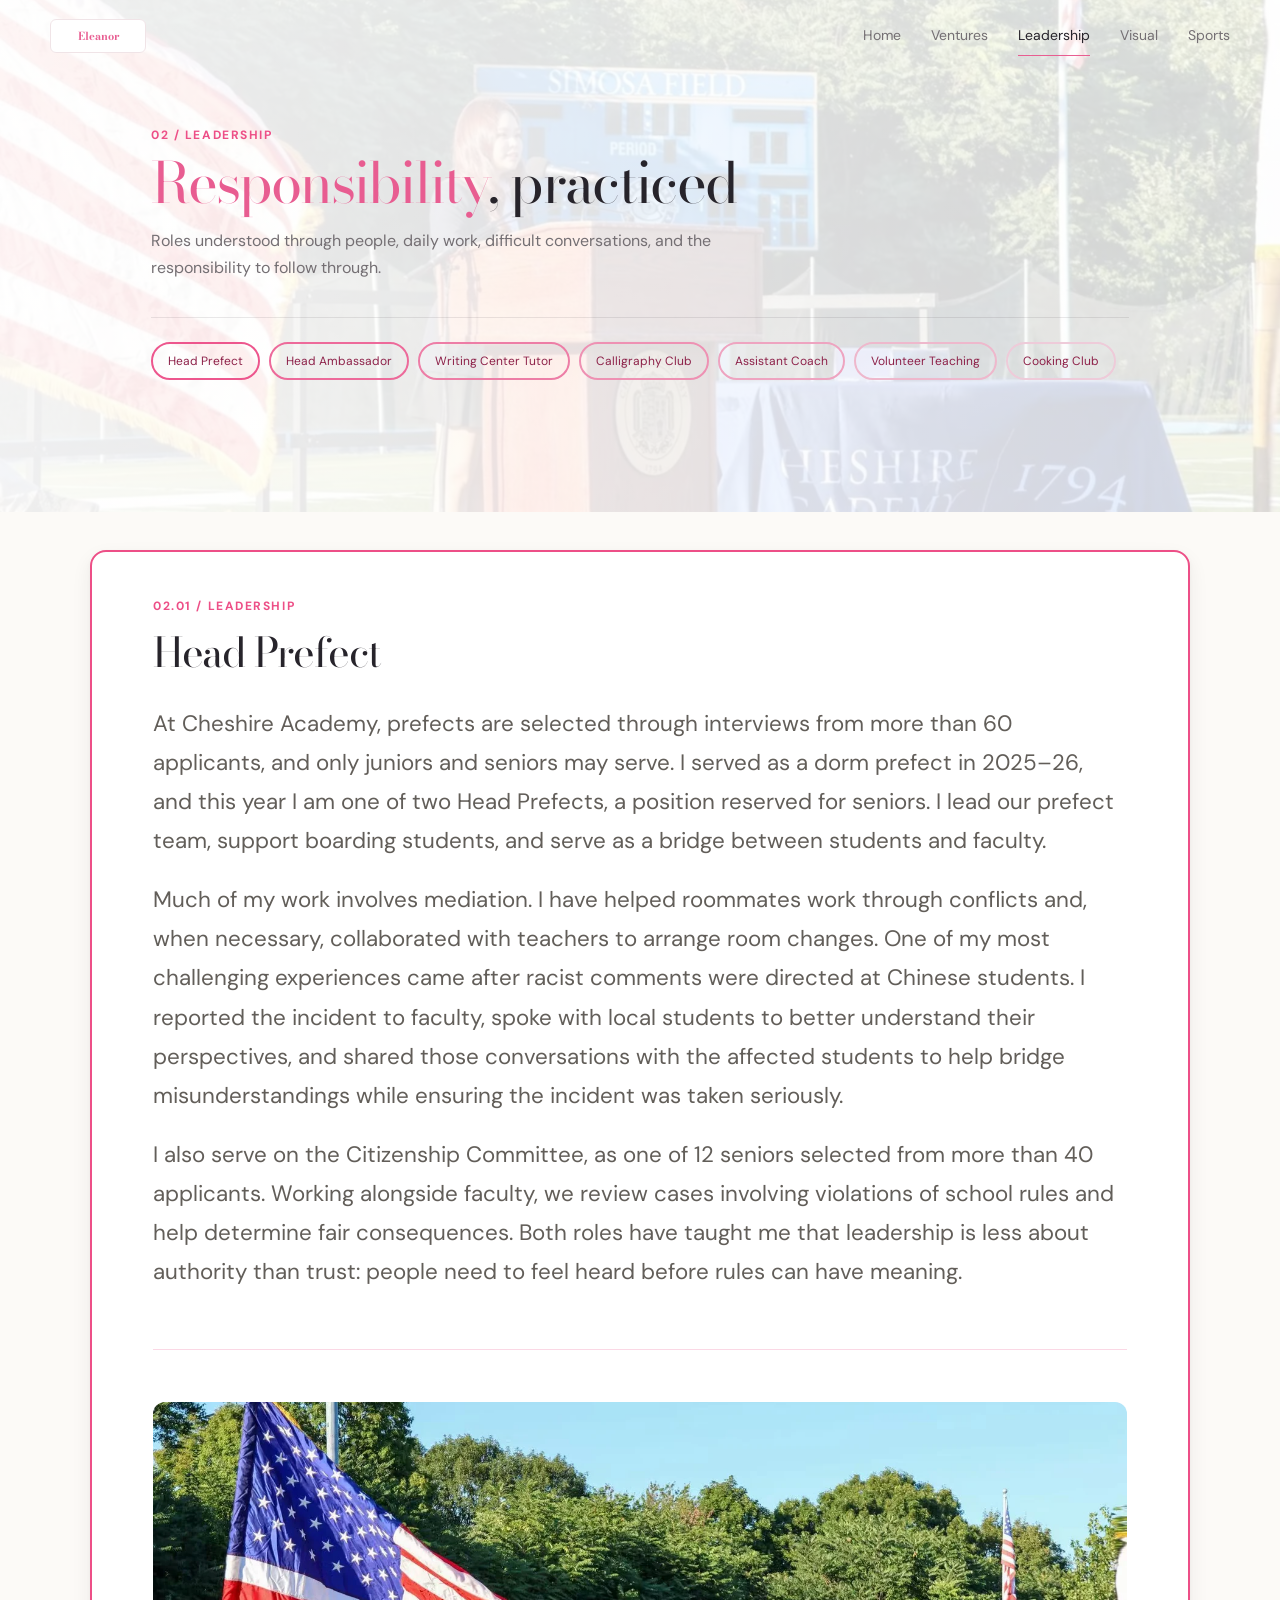
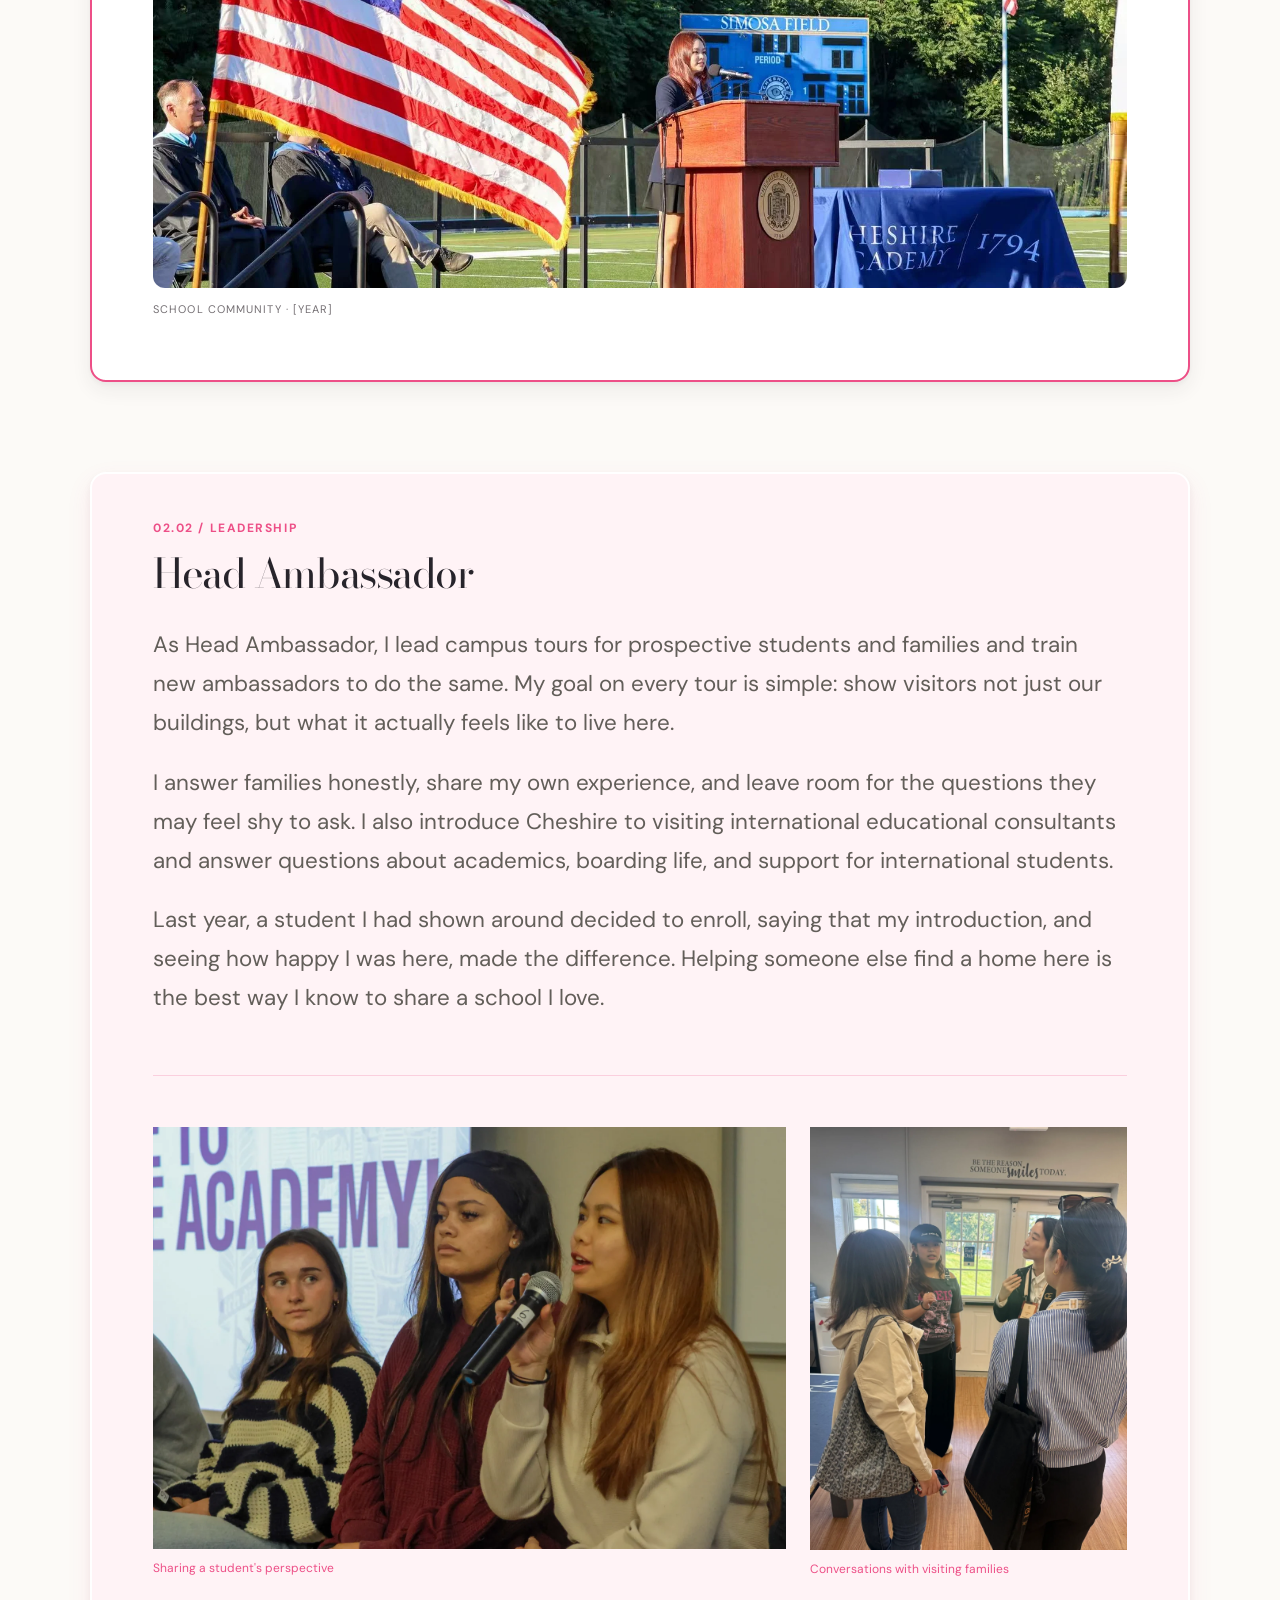
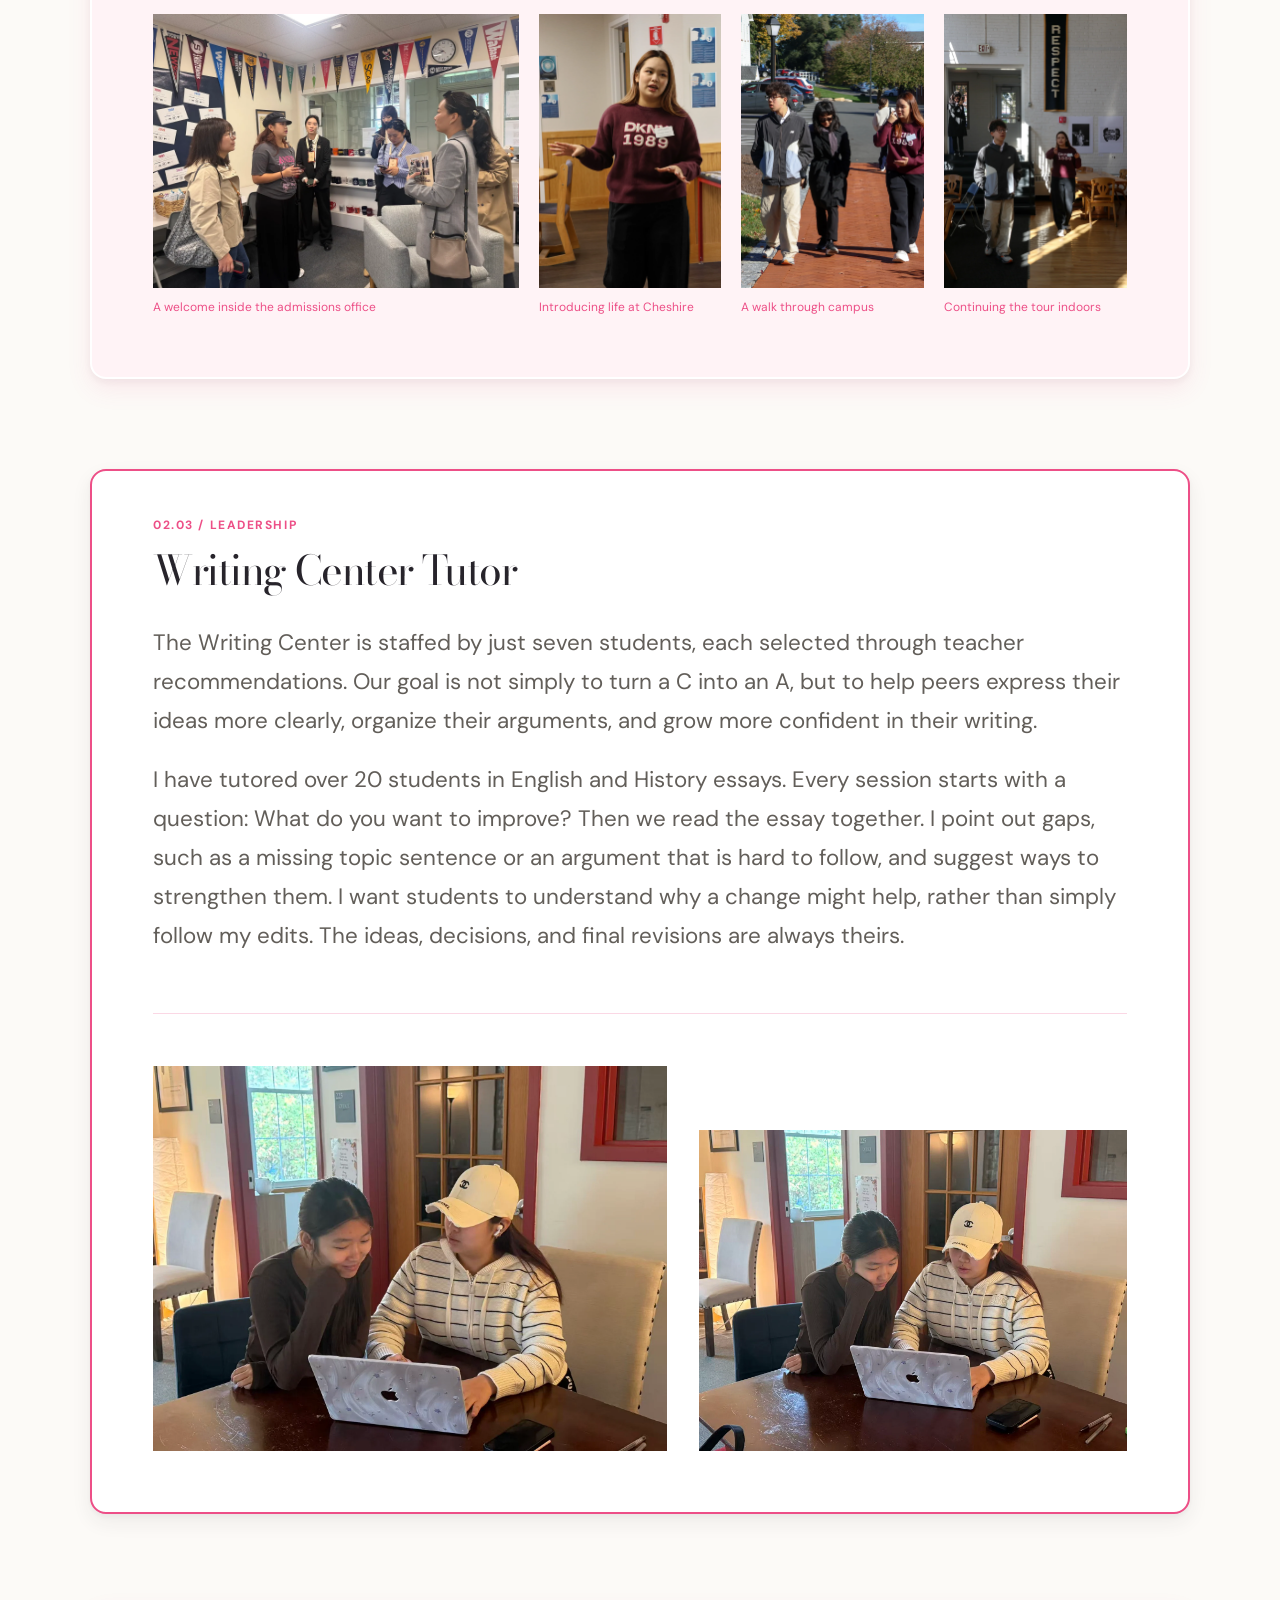
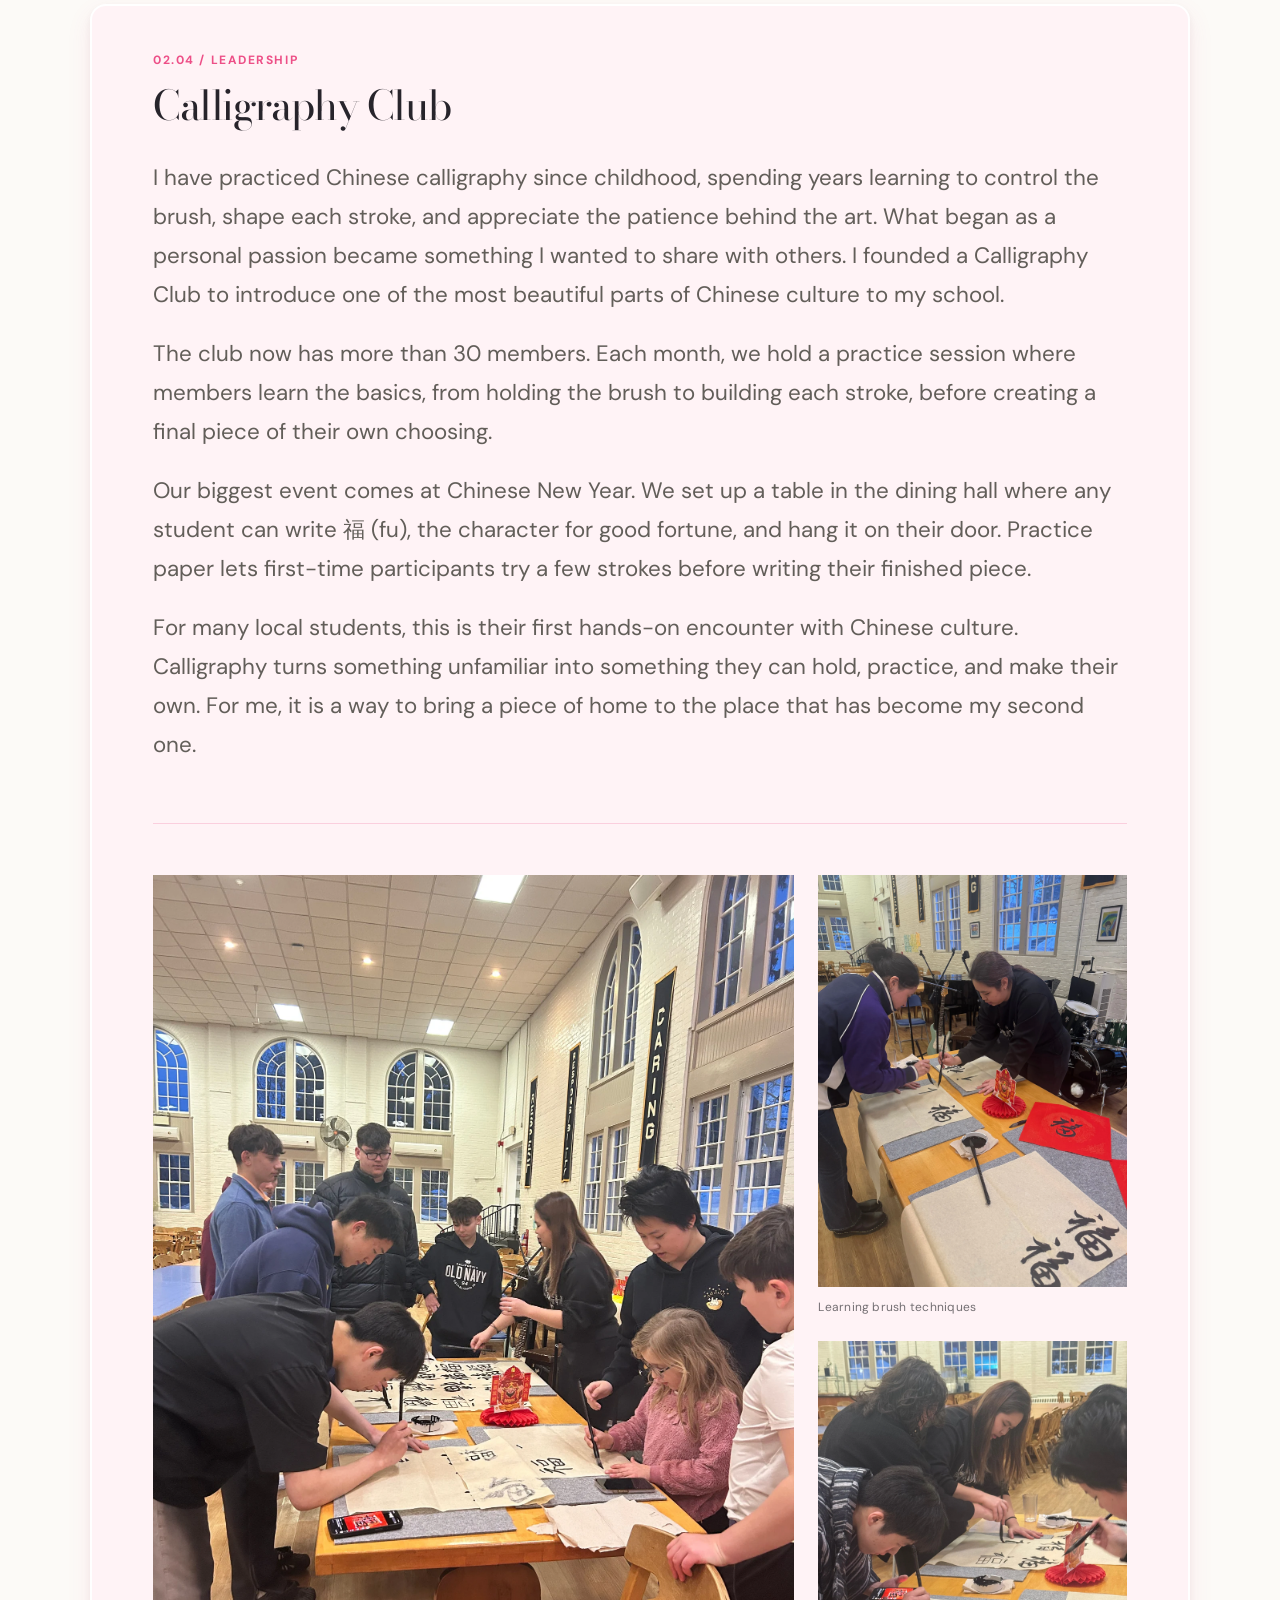
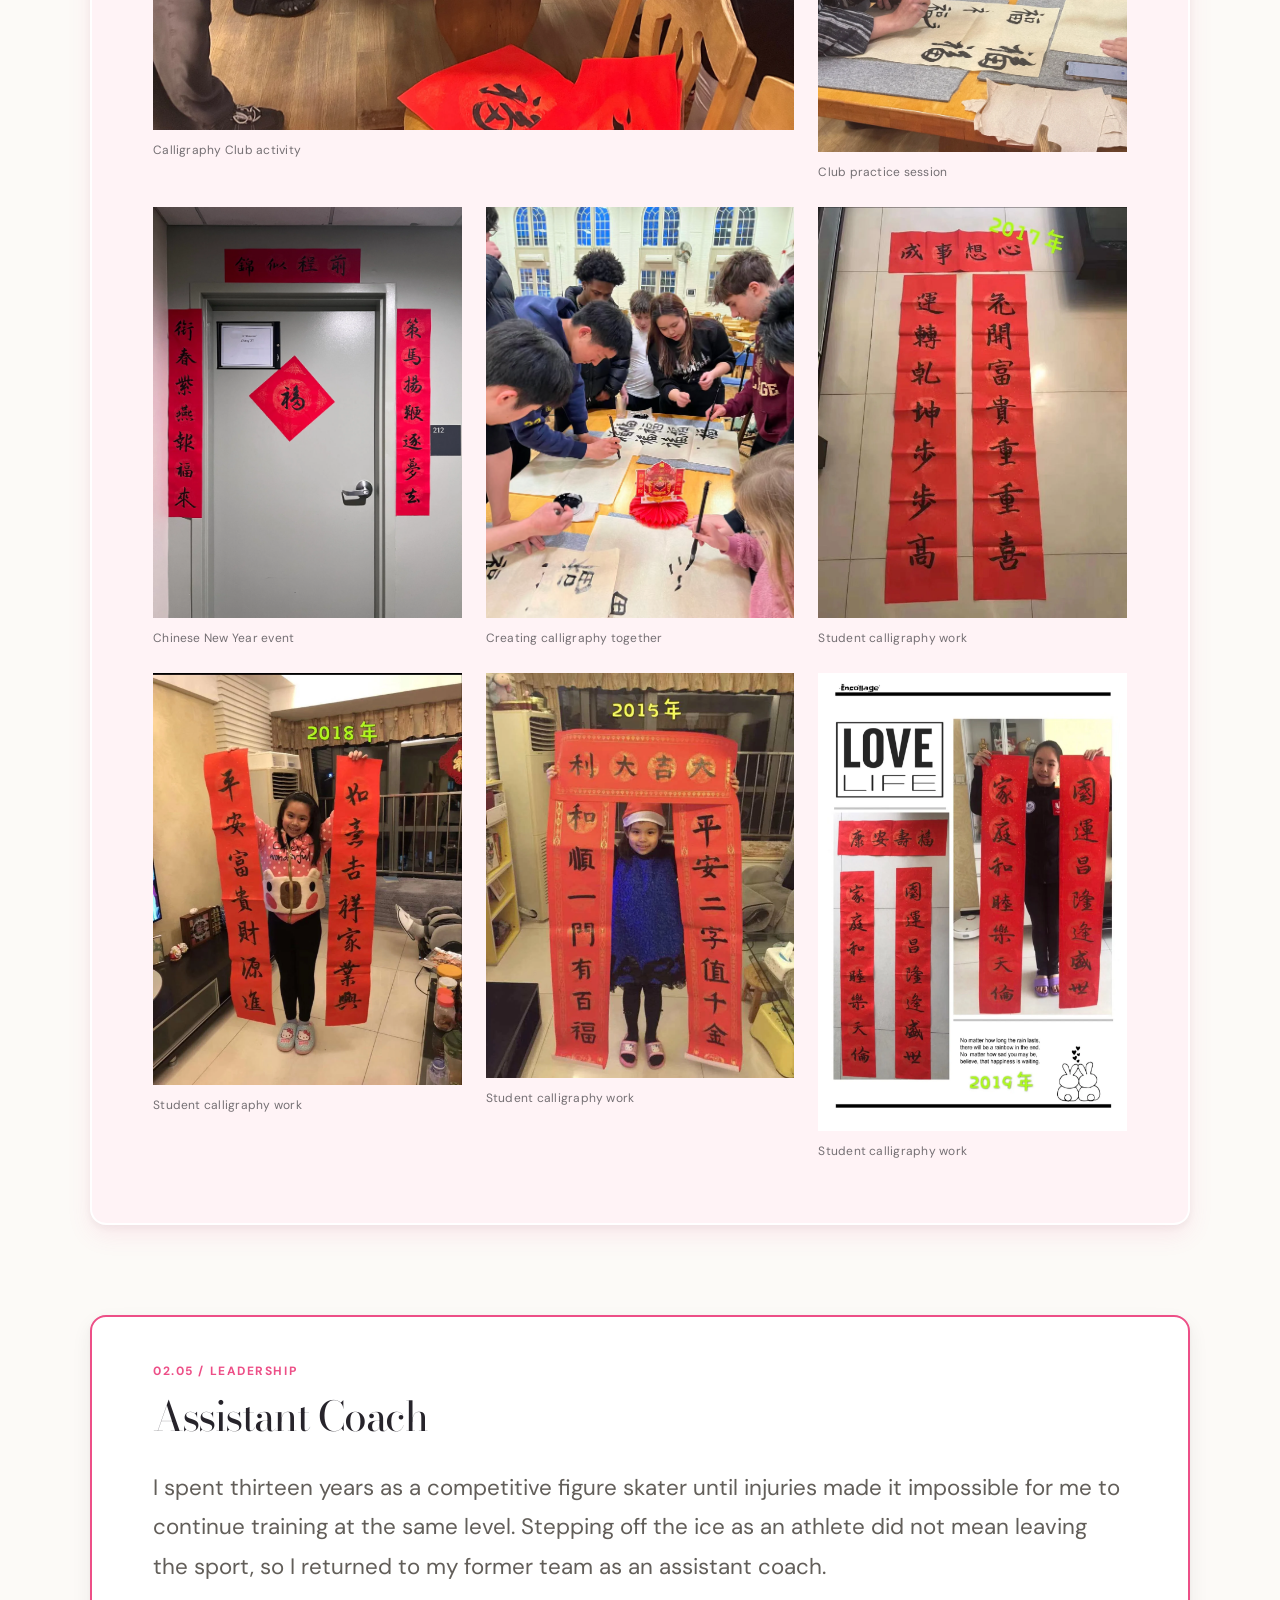
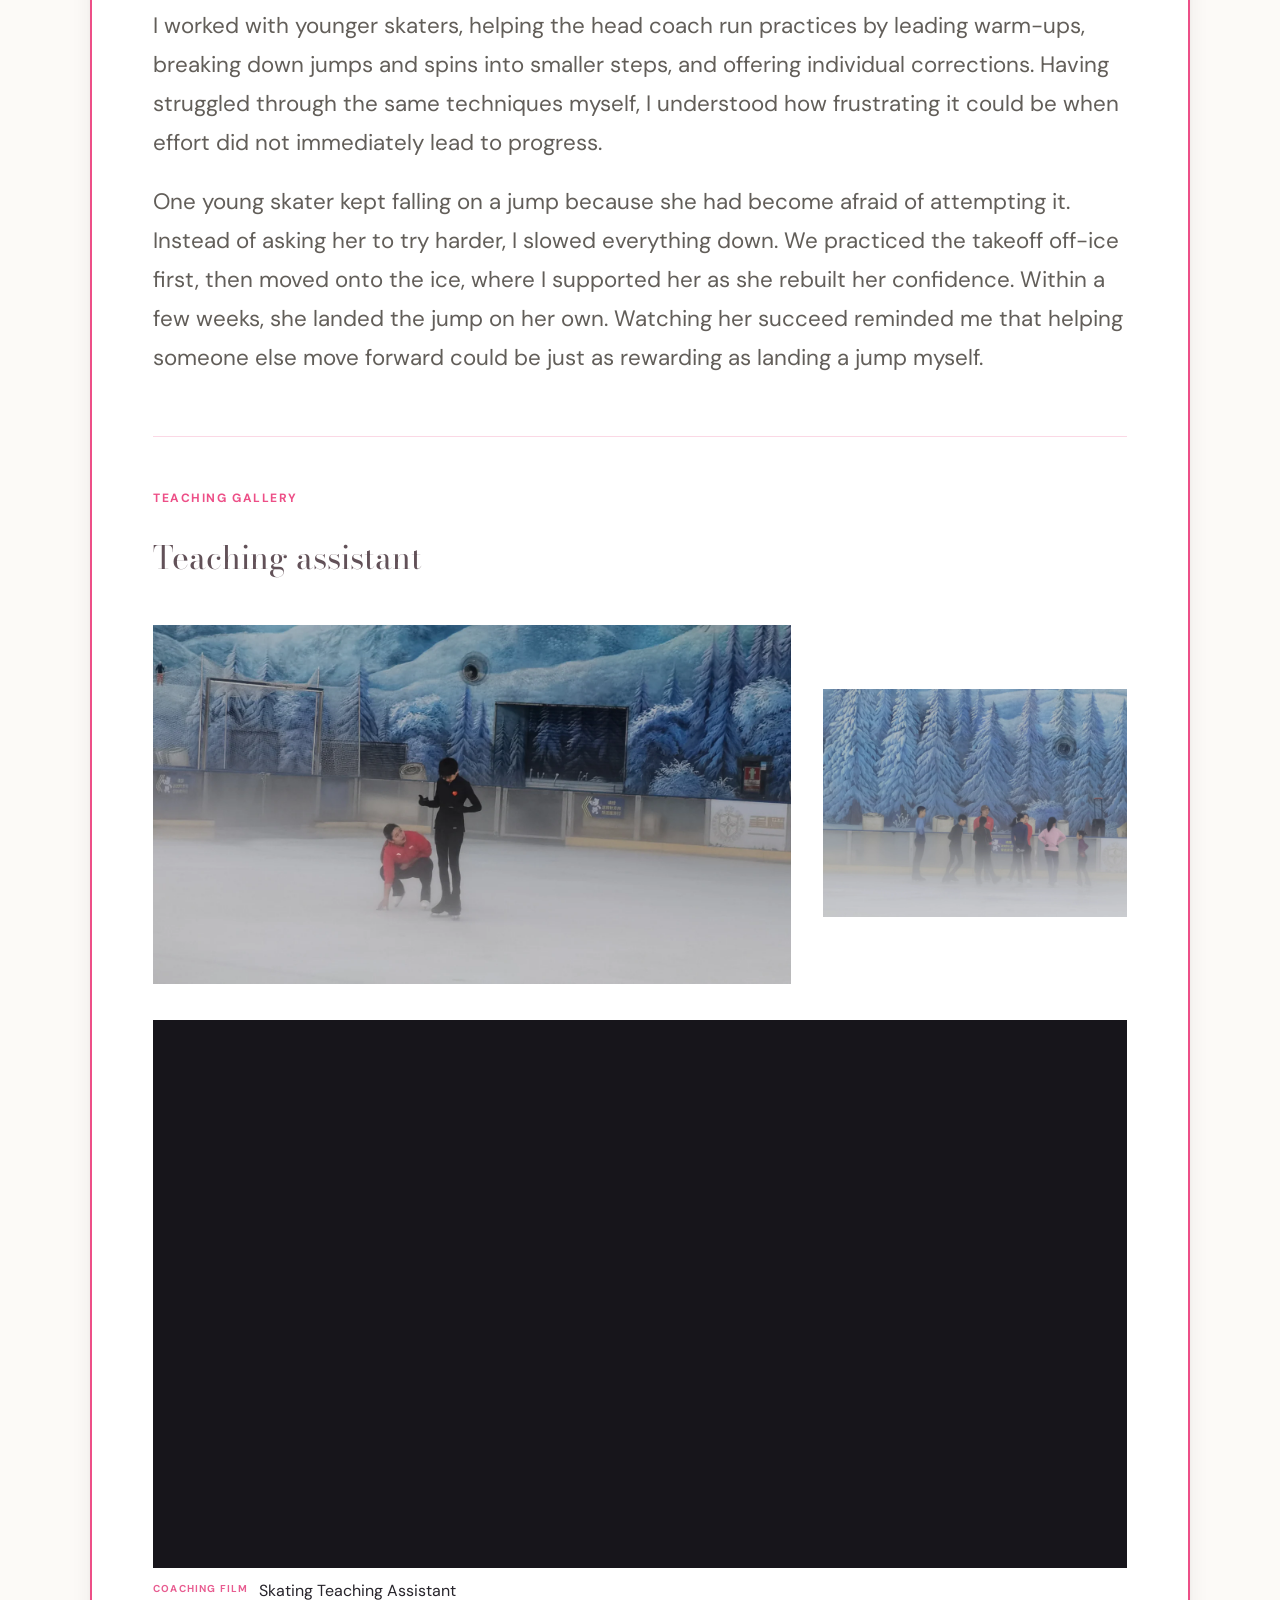
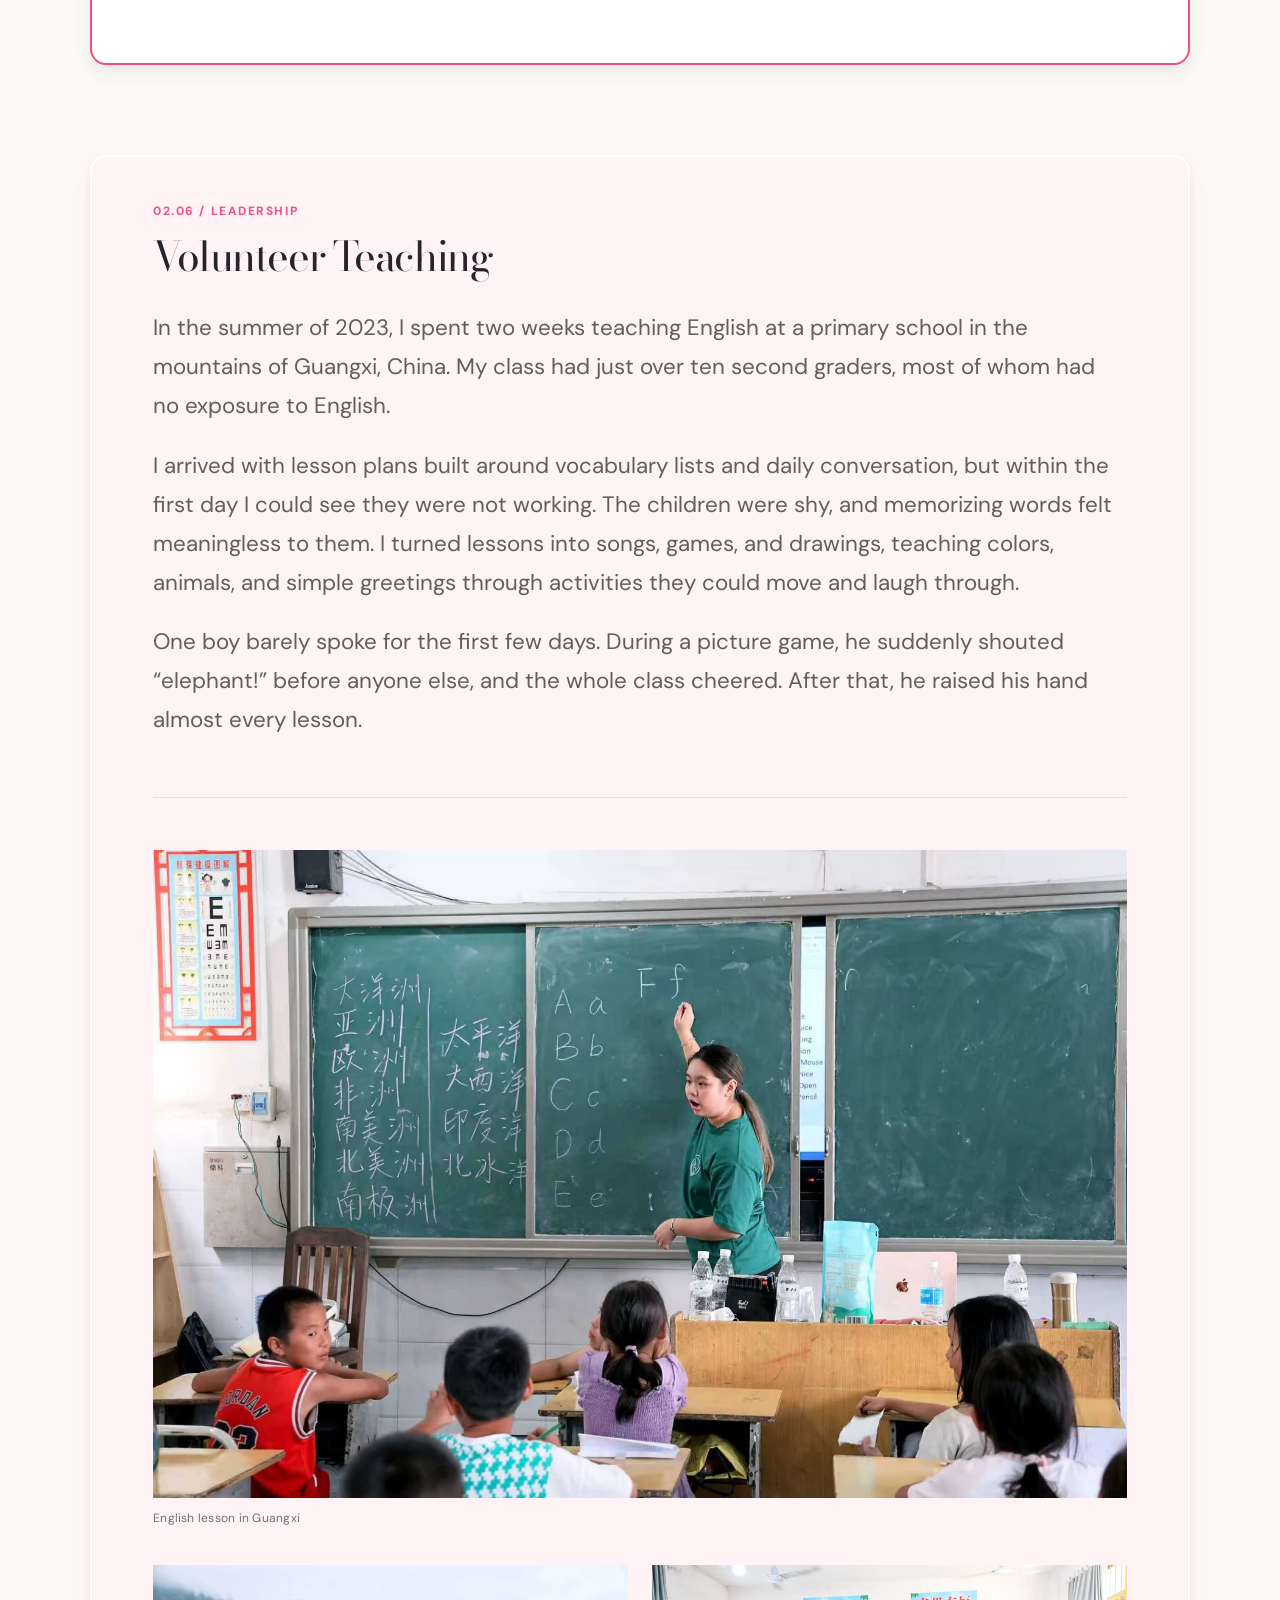
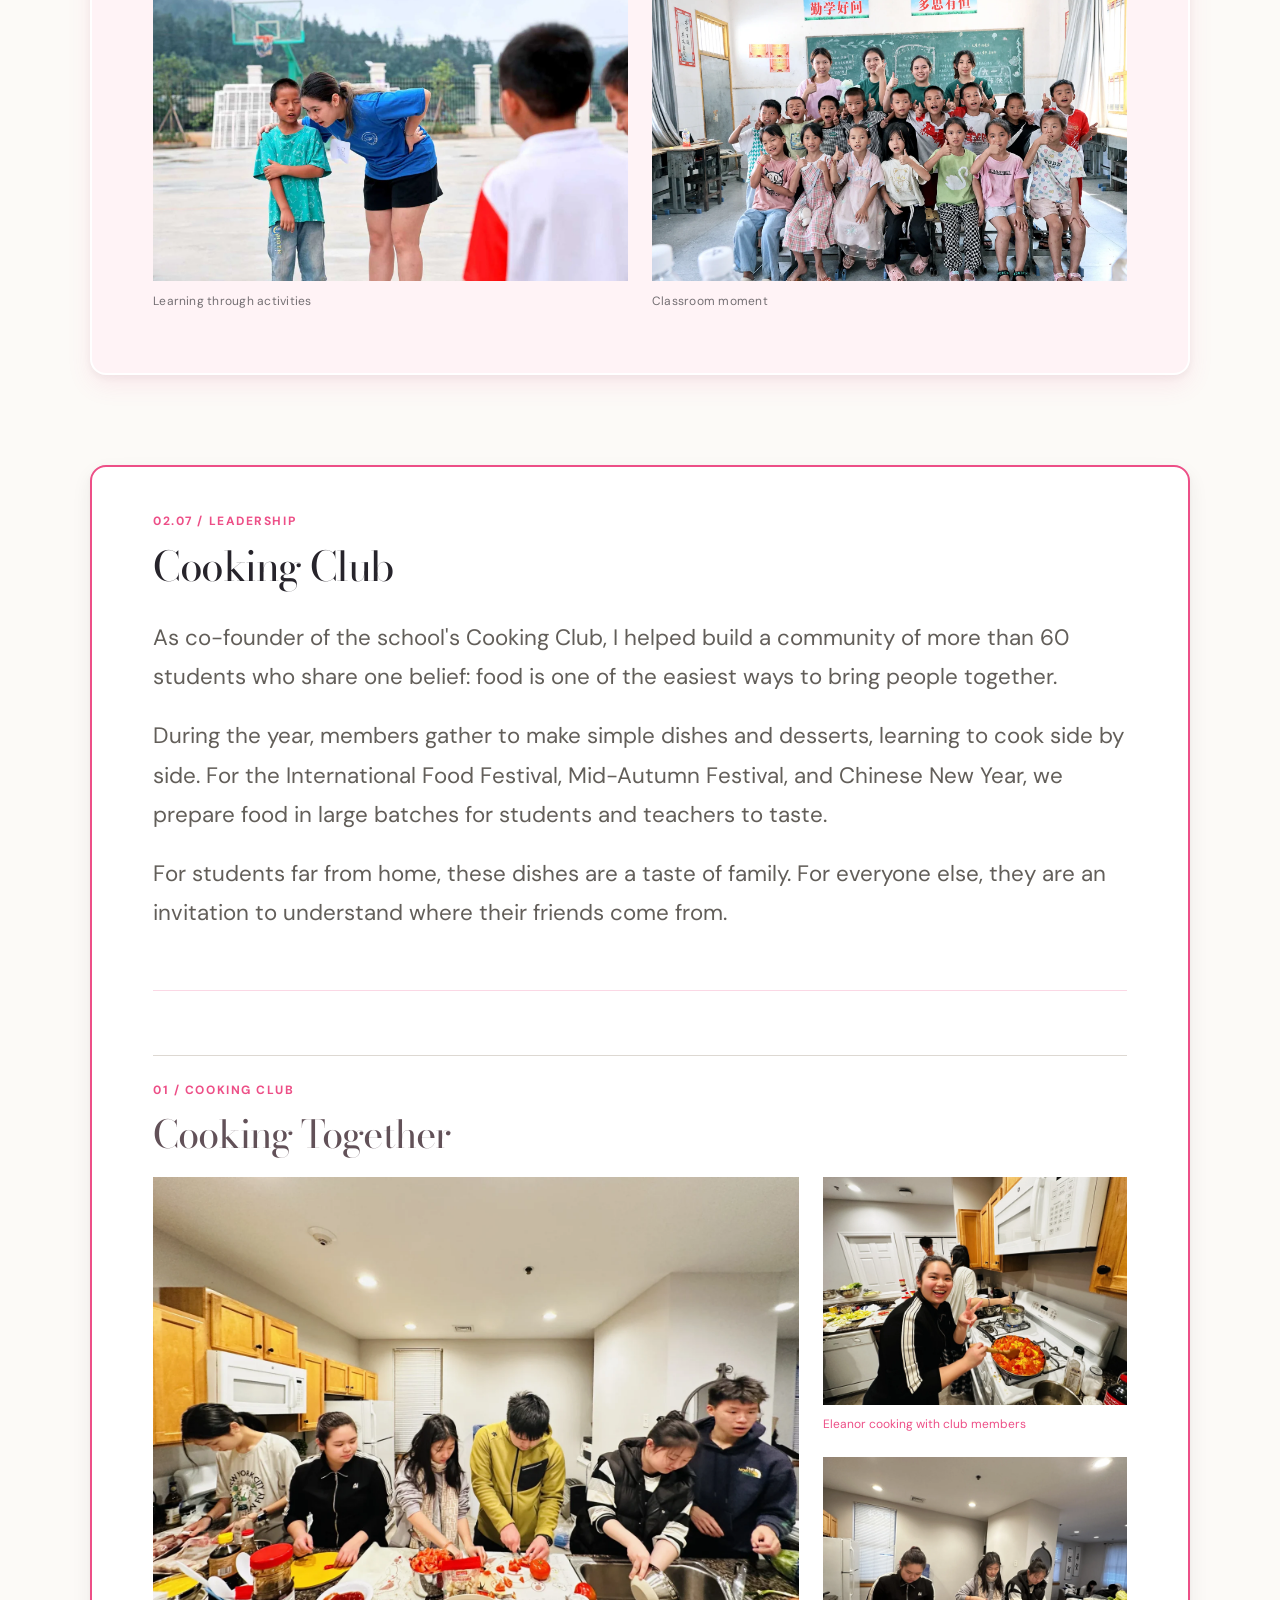
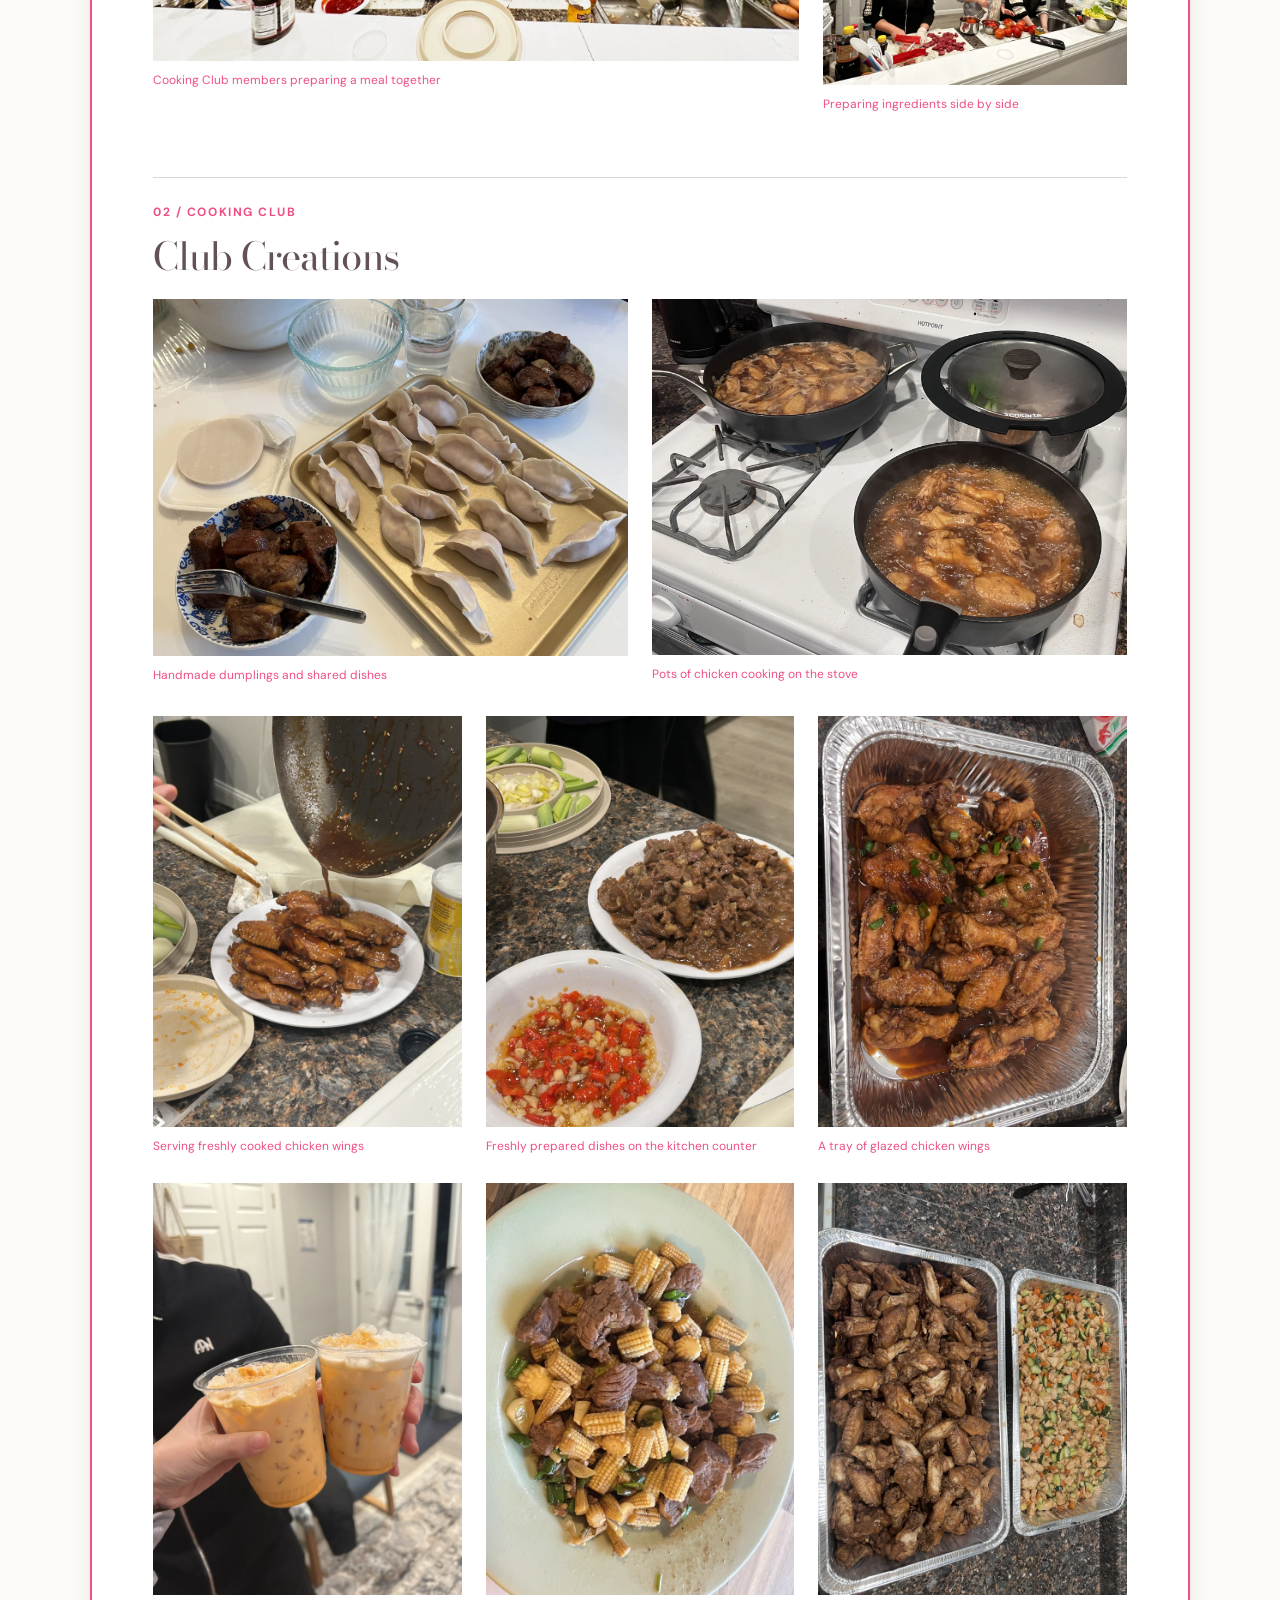
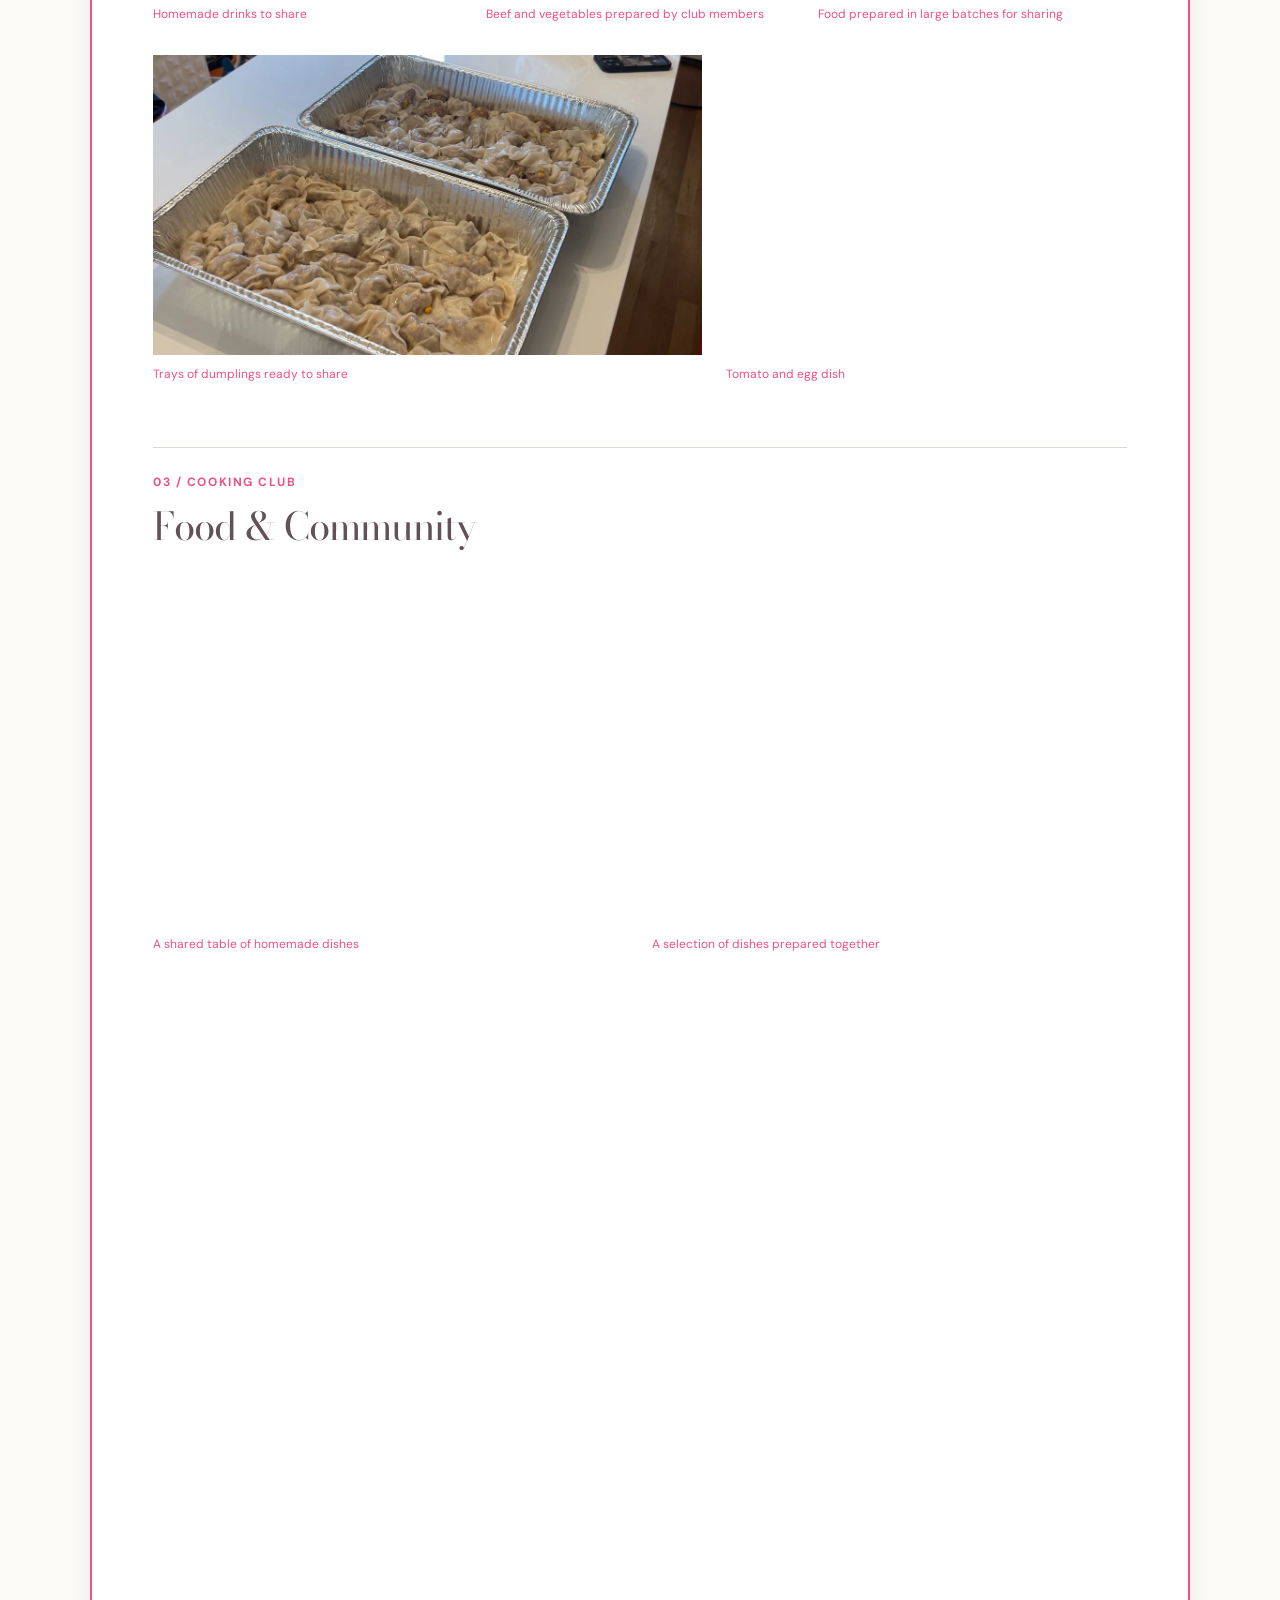
==== commit ab0a0637: "Optimize Leadership Visual and Sports images with responsive WebP assets" ====
--- a/leadership.html
+++ b/leadership.html
@@ -1,15 +1,15 @@
-<!doctype html><html lang="en"><head><meta charset="UTF-8"><meta name="viewport" content="width=device-width,initial-scale=1"><title>Leadership — Eleanor Zhang</title><link rel="icon" href="./favicon.ico?v=20261025" sizes="any"><link rel="icon" type="image/svg+xml" href="./favicon.svg?v=20261025"><link rel="icon" type="image/png" sizes="32x32" href="./favicon.png?v=20261025"><meta name="description" content="Leadership experiences of Eleanor Zhang."><link rel="stylesheet" href="./style.css?v=20261103-split-ventures"><script data-cfasync="false" src="./script.js?v=20261103-split-ventures" defer></script><link rel="stylesheet" href="https://fonts.googleapis.com/css2?family=Bodoni+Moda:ital,wght@0,400;0,500;1,400&family=DM+Sans:opsz,wght@9..40,400;9..40,500;9..40,700&display=swap"></head><body class="detail-page leadership-page topic-blocks"><a class="skip-link" href="#detail-main">Skip to content</a>
+<!doctype html><html lang="en"><head><meta charset="UTF-8"><meta name="viewport" content="width=device-width,initial-scale=1"><title>Leadership — Eleanor Zhang</title><link rel="icon" href="./favicon.ico?v=20261025" sizes="any"><link rel="icon" type="image/svg+xml" href="./favicon.svg?v=20261025"><link rel="icon" type="image/png" sizes="32x32" href="./favicon.png?v=20261025"><meta name="description" content="Leadership experiences of Eleanor Zhang."><link rel="stylesheet" href="./style.css?v=20261103-split-ventures"><script data-cfasync="false" src="./script.js?v=20261108-editorial-media" defer></script><link rel="stylesheet" href="https://fonts.googleapis.com/css2?family=Bodoni+Moda:ital,wght@0,400;0,500;1,400&family=DM+Sans:opsz,wght@9..40,400;9..40,500;9..40,700&display=swap"></head><body class="detail-page leadership-page topic-blocks"><a class="skip-link" href="#detail-main">Skip to content</a>
 <header class="site-header" data-header><a class="wordmark" href="./index.html#hero" aria-label="Eleanor Zhang — back to home">Eleanor</a><button class="menu-toggle" type="button" aria-expanded="false" aria-controls="primary-nav"><span></span><span></span><span></span><span class="sr-only">Open menu</span></button><nav id="primary-nav" class="primary-nav"><a class="nav-link" href="./index.html#home">Home</a><a class="nav-link" href="./index.html#ventures">Ventures</a><a class="nav-link" href="./index.html#leadership">Leadership</a><a class="nav-link" href="./index.html#visual">Visual</a><a class="nav-link" href="./index.html#sports">Sports</a></nav></header>
-<main id="detail-main"><header class="detail-hero topic-hero"><div class="topic-hero-image" aria-hidden="true"><img src="./assets/home/student-representative-highlights/student-representative-highlights-cover.jpg" alt="" loading="eager" width="1920" height="1080"></div><div class="topic-hero-content"><p class="chapter-no">02 / LEADERSHIP</p><h1><span class="topic-keyword">Responsibility</span>, practiced</h1><p>Roles understood through people, daily work, difficult conversations, and the responsibility to follow through.</p><nav class="detail-toc"><a href="#head-prefect">Head Prefect</a><a href="#head-ambassador">Head Ambassador</a><a href="#writing-center-tutor">Writing Center Tutor</a><a href="#calligraphy-club">Calligraphy Club</a><a href="#assistance-coach">Assistant Coach</a><a href="#volunteer-teaching">Volunteer Teaching</a><a href="#cooking-club">Cooking Club</a></nav></div></header><div class="detail-content">
-<article id="head-prefect" class="detail-module"><header class="detail-module-header"><div><p class="sub-label">02.01 / Leadership</p><h2>Head Prefect</h2></div><div class="detail-module-copy"><p>At Cheshire Academy, prefects are selected through interviews from more than 60 applicants, and only juniors and seniors may serve. I served as a dorm prefect in 2025–26, and this year I am one of two Head Prefects, a position reserved for seniors. I lead our prefect team, support boarding students, and serve as a bridge between students and faculty.</p><p>Much of my work involves mediation. I have helped roommates work through conflicts and, when necessary, collaborated with teachers to arrange room changes. One of my most challenging experiences came after racist comments were directed at Chinese students. I reported the incident to faculty, spoke with local students to better understand their perspectives, and shared those conversations with the affected students to help bridge misunderstandings while ensuring the incident was taken seriously.</p><p>I also serve on the Citizenship Committee, as one of 12 seniors selected from more than 40 applicants. Working alongside faculty, we review cases involving violations of school rules and help determine fair consequences. Both roles have taught me that leadership is less about authority than trust: people need to feel heard before rules can have meaning.</p><div class="resource-links"><a href="#">Student Representative Speech</a><a href="#">Leadership PDF</a></div></div></header><figure class="head-prefect-photo"><button class="zoom"><img src="./assets/leadership/Head Prefect/Head Prefect.jpg" alt="Head Prefect at a school event" loading="lazy" width="1908" height="1280"></button><figcaption>School community · [YEAR]</figcaption></figure></article>
-<article id="head-ambassador" class="detail-module"><header class="detail-module-header"><div><p class="sub-label">02.02 / Leadership</p><h2>Head Ambassador</h2></div><div class="detail-module-copy"><p>As Head Ambassador, I lead campus tours for prospective students and families and train new ambassadors to do the same. My goal on every tour is simple: show visitors not just our buildings, but what it actually feels like to live here.</p><p>I answer families honestly, share my own experience, and leave room for the questions they may feel shy to ask. I also introduce Cheshire to visiting international educational consultants and answer questions about academics, boarding life, and support for international students.</p><p>Last year, a student I had shown around decided to enroll, saying that my introduction, and seeing how happy I was here, made the difference. Helping someone else find a home here is the best way I know to share a school I love.</p><div class="resource-links"><a href="#">Club promotional speech</a><a href="#">Program PDF</a></div></div></header><section class="ambassador-gallery" aria-label="Head Ambassador photo gallery"><div class="ambassador-feature"><figure class="ambassador-photo ambassador-lead"><button class="zoom" type="button" aria-label="Enlarge: Sharing a student's perspective"><img src="./assets/leadership/Head Ambassador/web/IMG_0040.webp" alt="Sharing a student's perspective" width="2000" height="1333" loading="lazy" decoding="async"></button><figcaption>Sharing a student's perspective</figcaption></figure><figure class="ambassador-photo ambassador-conversation"><button class="zoom" type="button" aria-label="Enlarge: Conversations with visiting families"><img src="./assets/leadership/Head Ambassador/web/IMG_0034.webp" alt="Conversations with visiting families" width="1650" height="2200" loading="lazy" decoding="async"></button><figcaption>Conversations with visiting families</figcaption></figure></div><div class="ambassador-moments"><figure class="ambassador-photo ambassador-welcome"><button class="zoom" type="button" aria-label="Enlarge: A welcome inside the admissions office"><img src="./assets/leadership/Head Ambassador/web/IMG_0035.webp" alt="A welcome inside the admissions office" width="2000" height="1500" loading="lazy" decoding="async"></button><figcaption>A welcome inside the admissions office</figcaption></figure><figure class="ambassador-photo ambassador-introduction"><button class="zoom" type="button" aria-label="Enlarge: Introducing life at Cheshire"><img src="./assets/leadership/Head Ambassador/web/IMG_0042.webp" alt="Introducing life at Cheshire" width="1467" height="2200" loading="lazy" decoding="async"></button><figcaption>Introducing life at Cheshire</figcaption></figure><figure class="ambassador-photo ambassador-campus"><button class="zoom" type="button" aria-label="Enlarge: A walk through campus"><img src="./assets/leadership/Head Ambassador/web/IMG_0041.webp" alt="A walk through campus" width="1467" height="2200" loading="lazy" decoding="async"></button><figcaption>A walk through campus</figcaption></figure><figure class="ambassador-photo ambassador-tour"><button class="zoom" type="button" aria-label="Enlarge: Continuing the tour indoors"><img src="./assets/leadership/Head Ambassador/web/IMG_0043.webp" alt="Continuing the tour indoors" width="1467" height="2200" loading="lazy" decoding="async"></button><figcaption>Continuing the tour indoors</figcaption></figure></div></section></article>
-<article id="writing-center-tutor" class="detail-module"><header class="detail-module-header"><div><p class="sub-label">02.03 / Leadership</p><h2>Writing Center Tutor</h2></div><div class="detail-module-copy"><p>The Writing Center is staffed by just seven students, each selected through teacher recommendations. Our goal is not simply to turn a C into an A, but to help peers express their ideas more clearly, organize their arguments, and grow more confident in their writing.</p><p>I have tutored over 20 students in English and History essays. Every session starts with a question: What do you want to improve? Then we read the essay together. I point out gaps, such as a missing topic sentence or an argument that is hard to follow, and suggest ways to strengthen them. I want students to understand why a change might help, rather than simply follow my edits. The ideas, decisions, and final revisions are always theirs.</p><div class="resource-links"><a href="#">Tutoring reflection</a><a href="#">Writing sample PDF</a></div></div></header><div class="writing-tutor-gallery" role="group" aria-label="Writing Center tutoring photographs"><figure><button class="zoom" type="button" aria-label="Enlarge Writing Center tutoring photograph one"><img src="./assets/leadership/Writing Center Tutor/Writing Center Tutor1.jpg" alt="Two students discussing an essay together at a laptop in the Writing Center" loading="lazy" width="1707" height="1280"></button></figure><figure><button class="zoom" type="button" aria-label="Enlarge Writing Center tutoring photograph two"><img src="./assets/leadership/Writing Center Tutor/Writing Center Tutor2.jpg" alt="A Writing Center tutoring session with two students reviewing writing on a laptop" loading="lazy" width="1707" height="1280"></button></figure></div></article>
-<article id="calligraphy-club" class="detail-module"><header class="detail-module-header"><div><p class="sub-label">02.04 / Leadership</p><h2>Calligraphy Club</h2></div><div class="detail-module-copy"><p>I have practiced Chinese calligraphy since childhood, spending years learning to control the brush, shape each stroke, and appreciate the patience behind the art. What began as a personal passion became something I wanted to share with others. I founded a Calligraphy Club to introduce one of the most beautiful parts of Chinese culture to my school.</p><p>The club now has more than 30 members. Each month, we hold a practice session where members learn the basics, from holding the brush to building each stroke, before creating a final piece of their own choosing.</p><p>Our biggest event comes at Chinese New Year. We set up a table in the dining hall where any student can write 福 (fu), the character for good fortune, and hang it on their door. Practice paper lets first-time participants try a few strokes before writing their finished piece.</p><p>For many local students, this is their first hands-on encounter with Chinese culture. Calligraphy turns something unfamiliar into something they can hold, practice, and make their own. For me, it is a way to bring a piece of home to the place that has become my second one.</p><div class="resource-links"><a href="#">Club article</a><a href="#">Portfolio PDF</a></div></div></header><div class="media-carousel media-wide sports-carousel leadership-gallery" data-carousel data-autoplay="3000"><div class="slides"><figure class="slide is-active"><button class="zoom" type="button"><img src="./assets/leadership/Calligraphy Club/Calligraphy Club1.jpg" alt="Calligraphy Club activity" loading="lazy" width="3024" height="4032"></button><figcaption>Calligraphy Club activity</figcaption></figure><figure class="slide"><button class="zoom" type="button"><img src="./assets/leadership/Calligraphy Club/Calligraphy Club2.jpg" alt="Students learning Chinese calligraphy" loading="lazy" width="4284" height="5712"></button><figcaption>Learning brush techniques</figcaption></figure><figure class="slide"><button class="zoom" type="button"><img src="./assets/leadership/Calligraphy Club/Calligraphy Club3.jpg" alt="Calligraphy Club practice session" loading="lazy" width="3024" height="4032"></button><figcaption>Club practice session</figcaption></figure><figure class="slide"><button class="zoom" type="button"><img src="./assets/leadership/Calligraphy Club/Calligraphy Club4.JPG" alt="Chinese New Year calligraphy event" loading="lazy" width="3024" height="4032"></button><figcaption>Chinese New Year event</figcaption></figure><figure class="slide"><button class="zoom" type="button"><img src="./assets/leadership/Calligraphy Club/Calligraphy Club5.jpg" alt="Students practicing Chinese calligraphy together" loading="lazy" width="1279" height="1706"></button><figcaption>Creating calligraphy together</figcaption></figure><figure class="slide"><button class="zoom" type="button"><img src="./assets/leadership/Calligraphy Club/Calligraphy work 1.jpg" alt="Student calligraphy work one" loading="lazy" width="1080" height="1440"></button><figcaption>Student calligraphy work</figcaption></figure><figure class="slide"><button class="zoom" type="button"><img src="./assets/leadership/Calligraphy Club/Calligraphy work 2.jpg" alt="Student calligraphy work two" loading="lazy" width="1080" height="1441"></button><figcaption>Student calligraphy work</figcaption></figure><figure class="slide"><button class="zoom" type="button"><img src="./assets/leadership/Calligraphy Club/Calligraphy work 3.jpg" alt="Student calligraphy work three" loading="lazy" width="1080" height="1416"></button><figcaption>Student calligraphy work</figcaption></figure><figure class="slide"><button class="zoom" type="button"><img src="./assets/leadership/Calligraphy Club/Calligraphy work 4.jpg" alt="Student calligraphy work four" loading="lazy" width="1080" height="1604"></button><figcaption>Student calligraphy work</figcaption></figure></div><button class="carousel-prev" type="button" aria-label="Previous Calligraphy Club image">‹</button><button class="carousel-next" type="button" aria-label="Next Calligraphy Club image">›</button><p class="carousel-count" aria-live="polite">1 / 9</p></div></article>
-<article id="assistance-coach" class="detail-module"><header class="detail-module-header"><div><p class="sub-label">02.05 / Leadership</p><h2>Assistant Coach</h2></div><div class="detail-module-copy"><p>I spent thirteen years as a competitive figure skater until injuries made it impossible for me to continue training at the same level. Stepping off the ice as an athlete did not mean leaving the sport, so I returned to my former team as an assistant coach.</p><p>I worked with younger skaters, helping the head coach run practices by leading warm-ups, breaking down jumps and spins into smaller steps, and offering individual corrections. Having struggled through the same techniques myself, I understood how frustrating it could be when effort did not immediately lead to progress.</p><p>One young skater kept falling on a jump because she had become afraid of attempting it. Instead of asking her to try harder, I slowed everything down. We practiced the takeoff off-ice first, then moved onto the ice, where I supported her as she rebuilt her confidence. Within a few weeks, she landed the jump on her own. Watching her succeed reminded me that helping someone else move forward could be just as rewarding as landing a jump myself.</p><div class="resource-links"><a href="#">Coaching reflection</a></div></div></header><div class="coach-media-layout"><section class="coach-photos" aria-labelledby="coach-gallery-title"><div class="sports-media-heading"><div><p class="sub-label">Teaching gallery</p><h3 id="coach-gallery-title">Teaching assistant</h3></div></div><div class="coach-photo-grid"><figure><button class="zoom" type="button" aria-label="Enlarge skating coaching photograph"><img src="./assets/sports/fgure skating/Skating Teaching Assistant1.jpg" alt="Eleanor helping a young skater during practice" loading="lazy" width="3840" height="2160"></button></figure><figure><button class="zoom" type="button" aria-label="Enlarge skating teaching assistant photograph"><img src="./assets/sports/fgure skating/Skating Teaching Assistant2.jpg" alt="Eleanor working with young skaters on the ice" loading="lazy" width="4096" height="3072"></button></figure></div></section><figure class="sports-video-card assistant-video-card"><div class="sports-video-frame landscape feature-video-wrap youtube-video-wrap" data-feature-video data-youtube-video><div class="youtube-player" data-youtube-id="1vtW75_Lrbo" aria-label="Skating Teaching Assistant YouTube video"></div><button class="feature-video-toggle youtube-video-toggle" type="button" aria-label="Play video"><span aria-hidden="true">▶</span></button></div><figcaption><span>COACHING FILM</span> Skating Teaching Assistant</figcaption></figure></div></article>
-<article id="volunteer-teaching" class="detail-module"><header class="detail-module-header"><div><p class="sub-label">02.06 / Leadership</p><h2>Volunteer Teaching</h2></div><div class="detail-module-copy"><p>In the summer of 2023, I spent two weeks teaching English at a primary school in the mountains of Guangxi, China. My class had just over ten second graders, most of whom had no exposure to English.</p><p>I arrived with lesson plans built around vocabulary lists and daily conversation, but within the first day I could see they were not working. The children were shy, and memorizing words felt meaningless to them. I turned lessons into songs, games, and drawings, teaching colors, animals, and simple greetings through activities they could move and laugh through.</p><p>One boy barely spoke for the first few days. During a picture game, he suddenly shouted “elephant!” before anyone else, and the whole class cheered. After that, he raised his hand almost every lesson.</p><div class="resource-links"><a href="#">Teaching reflection</a><a href="#">Lesson PDF</a></div></div></header><div class="media-carousel media-wide sports-carousel leadership-gallery" data-carousel data-autoplay="3000"><div class="slides"><figure class="slide is-active"><button class="zoom" type="button"><img src="./assets/leadership/Volunteer Teaching/Volunteer Teaching1.jpg" alt="Volunteer teaching session" loading="lazy" width="1921" height="1280"></button><figcaption>English lesson in Guangxi</figcaption></figure><figure class="slide"><button class="zoom" type="button"><img src="./assets/leadership/Volunteer Teaching/Volunteer Teaching2.jpg" alt="Students taking part in a volunteer teaching activity" loading="lazy" width="1921" height="1280"></button><figcaption>Learning through activities</figcaption></figure><figure class="slide"><button class="zoom" type="button"><img src="./assets/leadership/Volunteer Teaching/Volunteer Teaching3.jpeg" alt="Volunteer teaching class in Guangxi" loading="lazy" width="4000" height="2666"></button><figcaption>Classroom moment</figcaption></figure></div><p class="carousel-count" aria-live="polite">1 / 3</p></div></article>
-<article id="cooking-club" class="detail-module"><header class="detail-module-header"><div><p class="sub-label">02.07 / Leadership</p><h2>Cooking Club</h2></div><div class="detail-module-copy"><p>As co-founder of the school's Cooking Club, I helped build a community of more than 60 students who share one belief: food is one of the easiest ways to bring people together.</p><p>During the year, members gather to make simple dishes and desserts, learning to cook side by side. For the International Food Festival, Mid-Autumn Festival, and Chinese New Year, we prepare food in large batches for students and teachers to taste.</p><p>For students far from home, these dishes are a taste of family. For everyone else, they are an invitation to understand where their friends come from.</p><div class="resource-links"><a href="#">Club story</a><a href="#">Recipe PDF</a></div></div></header><div class="media-carousel sports-carousel cooking-topic-gallery" data-carousel><div class="slides"><figure class="slide is-active"><button class="zoom" type="button"><img src="./assets/leadership/Cooking Club/web/IMG_7104.webp" alt="Cooking Club members preparing a meal together" loading="lazy" width="1920" height="1440"></button><figcaption>Cooking Club members preparing a meal together</figcaption></figure><figure class="slide"><button class="zoom" type="button"><img src="./assets/leadership/Cooking Club/web/IMG_7103.webp" alt="Eleanor cooking with club members" loading="lazy" width="1920" height="1440"></button><figcaption>Eleanor cooking with club members</figcaption></figure><figure class="slide"><button class="zoom" type="button"><img src="./assets/leadership/Cooking Club/web/IMG_7105.webp" alt="Preparing ingredients side by side" loading="lazy" width="1920" height="1440"></button><figcaption>Preparing ingredients side by side</figcaption></figure><figure class="slide"><button class="zoom" type="button"><img src="./assets/leadership/Cooking Club/web/7f15bc6633e8ddbbbec78089788efbe7.webp" alt="Handmade dumplings and shared dishes" loading="lazy" width="1920" height="1441"></button><figcaption>Handmade dumplings and shared dishes</figcaption></figure><figure class="slide"><button class="zoom" type="button"><img src="./assets/leadership/Cooking Club/web/IMG_6412.webp" alt="A selection of dishes prepared together" loading="lazy" width="1920" height="1440"></button><figcaption>A selection of dishes prepared together</figcaption></figure></div><button class="carousel-prev" type="button" aria-label="Previous Cooking Club photograph">‹</button><button class="carousel-next" type="button" aria-label="Next Cooking Club photograph">›</button><p class="carousel-count" aria-live="polite">1 / 5</p></div><div class="cooking-detail-gallery">
-<section class="cooking-story"><header class="cooking-story-heading"><p class="sub-label">01 / Cooking Club</p><h3>Cooking Together</h3></header><div class="cooking-process-grid"><figure class="cooking-photo cooking-lead"><button class="zoom" type="button" aria-label="Enlarge Cooking Club members preparing a meal together"><img src="./assets/leadership/Cooking Club/web/IMG_7104.webp" alt="Cooking Club members preparing a meal together" loading="lazy" width="1920" height="1440"></button><figcaption>Cooking Club members preparing a meal together</figcaption></figure><figure class="cooking-photo "><button class="zoom" type="button" aria-label="Enlarge Eleanor cooking with club members"><img src="./assets/leadership/Cooking Club/web/IMG_7103.webp" alt="Eleanor cooking with club members" loading="lazy" width="1920" height="1440"></button><figcaption>Eleanor cooking with club members</figcaption></figure><figure class="cooking-photo "><button class="zoom" type="button" aria-label="Enlarge Preparing ingredients side by side"><img src="./assets/leadership/Cooking Club/web/IMG_7105.webp" alt="Preparing ingredients side by side" loading="lazy" width="1920" height="1440"></button><figcaption>Preparing ingredients side by side</figcaption></figure></div></section>
-<section class="cooking-story"><header class="cooking-story-heading"><p class="sub-label">02 / Cooking Club</p><h3>Club Creations</h3></header><div class="cooking-prep-grid"><figure class="cooking-photo cooking-food-lead"><button class="zoom" type="button" aria-label="Enlarge Handmade dumplings and shared dishes"><img src="./assets/leadership/Cooking Club/web/7f15bc6633e8ddbbbec78089788efbe7.webp" alt="Handmade dumplings and shared dishes" loading="lazy" width="1920" height="1441"></button><figcaption>Handmade dumplings and shared dishes</figcaption></figure><figure class="cooking-photo cooking-stove"><button class="zoom" type="button" aria-label="Enlarge Pots of chicken cooking on the stove"><img src="./assets/leadership/Cooking Club/web/IMG_7283.webp" alt="Pots of chicken cooking on the stove" loading="lazy" width="1920" height="1440"></button><figcaption>Pots of chicken cooking on the stove</figcaption></figure></div><div class="cooking-food-grid"><div class="cooking-photo-column"><figure class="cooking-photo "><button class="zoom" type="button" aria-label="Enlarge Serving freshly cooked chicken wings"><img src="./assets/leadership/Cooking Club/web/IMG_4174.webp" alt="Serving freshly cooked chicken wings" loading="lazy" width="1440" height="1920"></button><figcaption>Serving freshly cooked chicken wings</figcaption></figure><figure class="cooking-photo "><button class="zoom" type="button" aria-label="Enlarge Homemade drinks to share"><img src="./assets/leadership/Cooking Club/web/IMG_4176.webp" alt="Homemade drinks to share" loading="lazy" width="1440" height="1920"></button><figcaption>Homemade drinks to share</figcaption></figure></div><div class="cooking-photo-column"><figure class="cooking-photo "><button class="zoom" type="button" aria-label="Enlarge Freshly prepared dishes on the kitchen counter"><img src="./assets/leadership/Cooking Club/web/IMG_4182 2.webp" alt="Freshly prepared dishes on the kitchen counter" loading="lazy" width="1440" height="1920"></button><figcaption>Freshly prepared dishes on the kitchen counter</figcaption></figure><figure class="cooking-photo "><button class="zoom" type="button" aria-label="Enlarge Beef and vegetables prepared by club members"><img src="./assets/leadership/Cooking Club/web/IMG_5970.webp" alt="Beef and vegetables prepared by club members" loading="lazy" width="1440" height="1920"></button><figcaption>Beef and vegetables prepared by club members</figcaption></figure></div><div class="cooking-photo-column"><figure class="cooking-photo "><button class="zoom" type="button" aria-label="Enlarge A tray of glazed chicken wings"><img src="./assets/leadership/Cooking Club/web/IMG_7284.webp" alt="A tray of glazed chicken wings" loading="lazy" width="1440" height="1920"></button><figcaption>A tray of glazed chicken wings</figcaption></figure><figure class="cooking-photo "><button class="zoom" type="button" aria-label="Enlarge Food prepared in large batches for sharing"><img src="./assets/leadership/Cooking Club/web/IMG_2530.webp" alt="Food prepared in large batches for sharing" loading="lazy" width="1440" height="1920"></button><figcaption>Food prepared in large batches for sharing</figcaption></figure></div></div><div class="cooking-finish-grid"><figure class="cooking-photo cooking-dumplings"><button class="zoom" type="button" aria-label="Enlarge Trays of dumplings ready to share"><img src="./assets/leadership/Cooking Club/web/IMG_8620.webp" alt="Trays of dumplings ready to share" loading="lazy" width="1170" height="640"></button><figcaption>Trays of dumplings ready to share</figcaption></figure><figure class="cooking-photo "><button class="zoom" type="button" aria-label="Enlarge Tomato and egg dish"><img src="./assets/leadership/Cooking Club/web/IMG_5973.webp" alt="Tomato and egg dish" loading="lazy" width="1920" height="1440"></button><figcaption>Tomato and egg dish</figcaption></figure></div></section>
-<section class="cooking-story"><header class="cooking-story-heading"><p class="sub-label">03 / Cooking Club</p><h3>Food &amp; Community</h3></header><div class="cooking-table-grid"><figure class="cooking-photo cooking-table-lead"><button class="zoom" type="button" aria-label="Enlarge A shared table of homemade dishes"><img src="./assets/leadership/Cooking Club/web/IMG_3716.webp" alt="A shared table of homemade dishes" loading="lazy" width="1920" height="1440"></button><figcaption>A shared table of homemade dishes</figcaption></figure><figure class="cooking-photo cooking-table-side"><button class="zoom" type="button" aria-label="Enlarge A selection of dishes prepared together"><img src="./assets/leadership/Cooking Club/web/IMG_6412.webp" alt="A selection of dishes prepared together" loading="lazy" width="1920" height="1440"></button><figcaption>A selection of dishes prepared together</figcaption></figure></div><div class="cooking-serving-grid"><figure class="cooking-photo "><button class="zoom" type="button" aria-label="Enlarge Vegetables and meat ready to serve"><img src="./assets/leadership/Cooking Club/web/IMG_5989.webp" alt="Vegetables and meat ready to serve" loading="lazy" width="1080" height="1920"></button><figcaption>Vegetables and meat ready to serve</figcaption></figure><figure class="cooking-photo "><button class="zoom" type="button" aria-label="Enlarge Friends gathered around a shared meal"><img src="./assets/leadership/Cooking Club/web/IMG_7763.webp" alt="Friends gathered around a shared meal" loading="lazy" width="1440" height="1920"></button><figcaption>Friends gathered around a shared meal</figcaption></figure></div></section>
+<main id="detail-main"><header class="detail-hero topic-hero"><div class="topic-hero-image" aria-hidden="true"><img src="./assets/optimized/editorial/4d2c06fb8877-1600.webp" alt="" loading="eager" width="1600" height="900" srcset="./assets/optimized/editorial/4d2c06fb8877-768.webp 768w, ./assets/optimized/editorial/4d2c06fb8877-1600.webp 1600w, ./assets/optimized/editorial/4d2c06fb8877-1920.webp 1920w" sizes="100vw" decoding="async" fetchpriority="high"></div><div class="topic-hero-content"><p class="chapter-no">02 / LEADERSHIP</p><h1><span class="topic-keyword">Responsibility</span>, practiced</h1><p>Roles understood through people, daily work, difficult conversations, and the responsibility to follow through.</p><nav class="detail-toc"><a href="#head-prefect">Head Prefect</a><a href="#head-ambassador">Head Ambassador</a><a href="#writing-center-tutor">Writing Center Tutor</a><a href="#calligraphy-club">Calligraphy Club</a><a href="#assistance-coach">Assistant Coach</a><a href="#volunteer-teaching">Volunteer Teaching</a><a href="#cooking-club">Cooking Club</a></nav></div></header><div class="detail-content">
+<article id="head-prefect" class="detail-module"><header class="detail-module-header"><div><p class="sub-label">02.01 / Leadership</p><h2>Head Prefect</h2></div><div class="detail-module-copy"><p>At Cheshire Academy, prefects are selected through interviews from more than 60 applicants, and only juniors and seniors may serve. I served as a dorm prefect in 2025–26, and this year I am one of two Head Prefects, a position reserved for seniors. I lead our prefect team, support boarding students, and serve as a bridge between students and faculty.</p><p>Much of my work involves mediation. I have helped roommates work through conflicts and, when necessary, collaborated with teachers to arrange room changes. One of my most challenging experiences came after racist comments were directed at Chinese students. I reported the incident to faculty, spoke with local students to better understand their perspectives, and shared those conversations with the affected students to help bridge misunderstandings while ensuring the incident was taken seriously.</p><p>I also serve on the Citizenship Committee, as one of 12 seniors selected from more than 40 applicants. Working alongside faculty, we review cases involving violations of school rules and help determine fair consequences. Both roles have taught me that leadership is less about authority than trust: people need to feel heard before rules can have meaning.</p><div class="resource-links"><a href="#">Student Representative Speech</a><a href="#">Leadership PDF</a></div></div></header><figure class="head-prefect-photo"><button class="zoom"><img src="./assets/optimized/editorial/58d23e119271-1600.webp" alt="Head Prefect at a school event" loading="lazy" width="1600" height="1073" srcset="./assets/optimized/editorial/58d23e119271-768.webp 768w, ./assets/optimized/editorial/58d23e119271-1600.webp 1600w, ./assets/optimized/editorial/58d23e119271-1908.webp 1908w" sizes="(max-width: 767px) 90vw, (max-width: 1280px) 85vw, 1100px" decoding="async" data-full-src="./assets/optimized/editorial/58d23e119271-1908.webp"></button><figcaption>School community · [YEAR]</figcaption></figure></article>
+<article id="head-ambassador" class="detail-module"><header class="detail-module-header"><div><p class="sub-label">02.02 / Leadership</p><h2>Head Ambassador</h2></div><div class="detail-module-copy"><p>As Head Ambassador, I lead campus tours for prospective students and families and train new ambassadors to do the same. My goal on every tour is simple: show visitors not just our buildings, but what it actually feels like to live here.</p><p>I answer families honestly, share my own experience, and leave room for the questions they may feel shy to ask. I also introduce Cheshire to visiting international educational consultants and answer questions about academics, boarding life, and support for international students.</p><p>Last year, a student I had shown around decided to enroll, saying that my introduction, and seeing how happy I was here, made the difference. Helping someone else find a home here is the best way I know to share a school I love.</p><div class="resource-links"><a href="#">Club promotional speech</a><a href="#">Program PDF</a></div></div></header><section class="ambassador-gallery" aria-label="Head Ambassador photo gallery"><div class="ambassador-feature"><figure class="ambassador-photo ambassador-lead"><button class="zoom" type="button" aria-label="Enlarge: Sharing a student's perspective"><img src="./assets/optimized/editorial/c77b213172b3-1600.webp" alt="Sharing a student's perspective" width="1600" height="1066" loading="lazy"  srcset="./assets/optimized/editorial/c77b213172b3-768.webp 768w, ./assets/optimized/editorial/c77b213172b3-1600.webp 1600w, ./assets/optimized/editorial/c77b213172b3-2000.webp 2000w" sizes="(max-width: 767px) 90vw, (max-width: 1280px) 85vw, 1100px" decoding="async" data-full-src="./assets/optimized/editorial/c77b213172b3-2000.webp"></button><figcaption>Sharing a student's perspective</figcaption></figure><figure class="ambassador-photo ambassador-conversation"><button class="zoom" type="button" aria-label="Enlarge: Conversations with visiting families"><img src="./assets/optimized/editorial/0c9249ed74f9-1600.webp" alt="Conversations with visiting families" width="1600" height="2133" loading="lazy"  srcset="./assets/optimized/editorial/0c9249ed74f9-768.webp 768w, ./assets/optimized/editorial/0c9249ed74f9-1600.webp 1600w, ./assets/optimized/editorial/0c9249ed74f9-1650.webp 1650w" sizes="(max-width: 767px) 90vw, (max-width: 1280px) 85vw, 1100px" decoding="async" data-full-src="./assets/optimized/editorial/0c9249ed74f9-1650.webp"></button><figcaption>Conversations with visiting families</figcaption></figure></div><div class="ambassador-moments"><figure class="ambassador-photo ambassador-welcome"><button class="zoom" type="button" aria-label="Enlarge: A welcome inside the admissions office"><img src="./assets/optimized/editorial/69d6b1154598-1600.webp" alt="A welcome inside the admissions office" width="1600" height="1200" loading="lazy"  srcset="./assets/optimized/editorial/69d6b1154598-768.webp 768w, ./assets/optimized/editorial/69d6b1154598-1600.webp 1600w, ./assets/optimized/editorial/69d6b1154598-2000.webp 2000w" sizes="(max-width: 767px) 90vw, (max-width: 1280px) 85vw, 1100px" decoding="async" data-full-src="./assets/optimized/editorial/69d6b1154598-2000.webp"></button><figcaption>A welcome inside the admissions office</figcaption></figure><figure class="ambassador-photo ambassador-introduction"><button class="zoom" type="button" aria-label="Enlarge: Introducing life at Cheshire"><img src="./assets/optimized/editorial/e2a4e895256a-1467.webp" alt="Introducing life at Cheshire" width="1467" height="2200" loading="lazy"  srcset="./assets/optimized/editorial/e2a4e895256a-768.webp 768w, ./assets/optimized/editorial/e2a4e895256a-1467.webp 1467w" sizes="(max-width: 767px) 90vw, (max-width: 1280px) 85vw, 1100px" decoding="async" data-full-src="./assets/optimized/editorial/e2a4e895256a-1467.webp"></button><figcaption>Introducing life at Cheshire</figcaption></figure><figure class="ambassador-photo ambassador-campus"><button class="zoom" type="button" aria-label="Enlarge: A walk through campus"><img src="./assets/optimized/editorial/f2b62bf6a2a0-1467.webp" alt="A walk through campus" width="1467" height="2200" loading="lazy"  srcset="./assets/optimized/editorial/f2b62bf6a2a0-768.webp 768w, ./assets/optimized/editorial/f2b62bf6a2a0-1467.webp 1467w" sizes="(max-width: 767px) 90vw, (max-width: 1280px) 85vw, 1100px" decoding="async" data-full-src="./assets/optimized/editorial/f2b62bf6a2a0-1467.webp"></button><figcaption>A walk through campus</figcaption></figure><figure class="ambassador-photo ambassador-tour"><button class="zoom" type="button" aria-label="Enlarge: Continuing the tour indoors"><img src="./assets/optimized/editorial/6faecbd6dd28-1467.webp" alt="Continuing the tour indoors" width="1467" height="2200" loading="lazy"  srcset="./assets/optimized/editorial/6faecbd6dd28-768.webp 768w, ./assets/optimized/editorial/6faecbd6dd28-1467.webp 1467w" sizes="(max-width: 767px) 90vw, (max-width: 1280px) 85vw, 1100px" decoding="async" data-full-src="./assets/optimized/editorial/6faecbd6dd28-1467.webp"></button><figcaption>Continuing the tour indoors</figcaption></figure></div></section></article>
+<article id="writing-center-tutor" class="detail-module"><header class="detail-module-header"><div><p class="sub-label">02.03 / Leadership</p><h2>Writing Center Tutor</h2></div><div class="detail-module-copy"><p>The Writing Center is staffed by just seven students, each selected through teacher recommendations. Our goal is not simply to turn a C into an A, but to help peers express their ideas more clearly, organize their arguments, and grow more confident in their writing.</p><p>I have tutored over 20 students in English and History essays. Every session starts with a question: What do you want to improve? Then we read the essay together. I point out gaps, such as a missing topic sentence or an argument that is hard to follow, and suggest ways to strengthen them. I want students to understand why a change might help, rather than simply follow my edits. The ideas, decisions, and final revisions are always theirs.</p><div class="resource-links"><a href="#">Tutoring reflection</a><a href="#">Writing sample PDF</a></div></div></header><div class="writing-tutor-gallery" role="group" aria-label="Writing Center tutoring photographs"><figure><button class="zoom" type="button" aria-label="Enlarge Writing Center tutoring photograph one"><img src="./assets/optimized/editorial/461efa8ea26b-1600.webp" alt="Two students discussing an essay together at a laptop in the Writing Center" loading="lazy" width="1600" height="1200" srcset="./assets/optimized/editorial/461efa8ea26b-768.webp 768w, ./assets/optimized/editorial/461efa8ea26b-1600.webp 1600w, ./assets/optimized/editorial/461efa8ea26b-1707.webp 1707w" sizes="(max-width: 767px) 90vw, (max-width: 1280px) 85vw, 1100px" decoding="async" data-full-src="./assets/optimized/editorial/461efa8ea26b-1707.webp"></button></figure><figure><button class="zoom" type="button" aria-label="Enlarge Writing Center tutoring photograph two"><img src="./assets/optimized/editorial/5e2e366988b5-1600.webp" alt="A Writing Center tutoring session with two students reviewing writing on a laptop" loading="lazy" width="1600" height="1200" srcset="./assets/optimized/editorial/5e2e366988b5-768.webp 768w, ./assets/optimized/editorial/5e2e366988b5-1600.webp 1600w, ./assets/optimized/editorial/5e2e366988b5-1707.webp 1707w" sizes="(max-width: 767px) 90vw, (max-width: 1280px) 85vw, 1100px" decoding="async" data-full-src="./assets/optimized/editorial/5e2e366988b5-1707.webp"></button></figure></div></article>
+<article id="calligraphy-club" class="detail-module"><header class="detail-module-header"><div><p class="sub-label">02.04 / Leadership</p><h2>Calligraphy Club</h2></div><div class="detail-module-copy"><p>I have practiced Chinese calligraphy since childhood, spending years learning to control the brush, shape each stroke, and appreciate the patience behind the art. What began as a personal passion became something I wanted to share with others. I founded a Calligraphy Club to introduce one of the most beautiful parts of Chinese culture to my school.</p><p>The club now has more than 30 members. Each month, we hold a practice session where members learn the basics, from holding the brush to building each stroke, before creating a final piece of their own choosing.</p><p>Our biggest event comes at Chinese New Year. We set up a table in the dining hall where any student can write 福 (fu), the character for good fortune, and hang it on their door. Practice paper lets first-time participants try a few strokes before writing their finished piece.</p><p>For many local students, this is their first hands-on encounter with Chinese culture. Calligraphy turns something unfamiliar into something they can hold, practice, and make their own. For me, it is a way to bring a piece of home to the place that has become my second one.</p><div class="resource-links"><a href="#">Club article</a><a href="#">Portfolio PDF</a></div></div></header><div class="media-carousel media-wide sports-carousel leadership-gallery" data-carousel data-autoplay="3000"><div class="slides"><figure class="slide is-active"><button class="zoom" type="button"><img src="./assets/optimized/editorial/dadee86a3380-1600.webp" alt="Calligraphy Club activity" loading="lazy" width="1600" height="2133" srcset="./assets/optimized/editorial/dadee86a3380-768.webp 768w, ./assets/optimized/editorial/dadee86a3380-1600.webp 1600w, ./assets/optimized/editorial/dadee86a3380-2400.webp 2400w" sizes="(max-width: 767px) 90vw, (max-width: 1280px) 85vw, 1100px" decoding="async" data-full-src="./assets/optimized/editorial/dadee86a3380-2400.webp"></button><figcaption>Calligraphy Club activity</figcaption></figure><figure class="slide"><button class="zoom" type="button"><img src="./assets/optimized/editorial/b4e105516c29-1600.webp" alt="Students learning Chinese calligraphy" loading="lazy" width="1600" height="2133" srcset="./assets/optimized/editorial/b4e105516c29-768.webp 768w, ./assets/optimized/editorial/b4e105516c29-1600.webp 1600w, ./assets/optimized/editorial/b4e105516c29-2400.webp 2400w" sizes="(max-width: 767px) 90vw, (max-width: 1280px) 85vw, 1100px" decoding="async" data-full-src="./assets/optimized/editorial/b4e105516c29-2400.webp"></button><figcaption>Learning brush techniques</figcaption></figure><figure class="slide"><button class="zoom" type="button"><img src="./assets/optimized/editorial/c3ee3edce106-1600.webp" alt="Calligraphy Club practice session" loading="lazy" width="1600" height="2133" srcset="./assets/optimized/editorial/c3ee3edce106-768.webp 768w, ./assets/optimized/editorial/c3ee3edce106-1600.webp 1600w, ./assets/optimized/editorial/c3ee3edce106-2400.webp 2400w" sizes="(max-width: 767px) 90vw, (max-width: 1280px) 85vw, 1100px" decoding="async" data-full-src="./assets/optimized/editorial/c3ee3edce106-2400.webp"></button><figcaption>Club practice session</figcaption></figure><figure class="slide"><button class="zoom" type="button"><img src="./assets/optimized/editorial/a9cf24e28458-1600.webp" alt="Chinese New Year calligraphy event" loading="lazy" width="1600" height="2133" srcset="./assets/optimized/editorial/a9cf24e28458-768.webp 768w, ./assets/optimized/editorial/a9cf24e28458-1600.webp 1600w, ./assets/optimized/editorial/a9cf24e28458-2400.webp 2400w" sizes="(max-width: 767px) 90vw, (max-width: 1280px) 85vw, 1100px" decoding="async" data-full-src="./assets/optimized/editorial/a9cf24e28458-2400.webp"></button><figcaption>Chinese New Year event</figcaption></figure><figure class="slide"><button class="zoom" type="button"><img src="./assets/optimized/editorial/d34acc3d66d9-1279.webp" alt="Students practicing Chinese calligraphy together" loading="lazy" width="1279" height="1706" srcset="./assets/optimized/editorial/d34acc3d66d9-768.webp 768w, ./assets/optimized/editorial/d34acc3d66d9-1279.webp 1279w" sizes="(max-width: 767px) 90vw, (max-width: 1280px) 85vw, 1100px" decoding="async" data-full-src="./assets/optimized/editorial/d34acc3d66d9-1279.webp"></button><figcaption>Creating calligraphy together</figcaption></figure><figure class="slide"><button class="zoom" type="button"><img src="./assets/optimized/editorial/9427b03321f1-1080.webp" alt="Student calligraphy work one" loading="lazy" width="1080" height="1440" srcset="./assets/optimized/editorial/9427b03321f1-768.webp 768w, ./assets/optimized/editorial/9427b03321f1-1080.webp 1080w" sizes="(max-width: 767px) 90vw, (max-width: 1280px) 85vw, 1100px" decoding="async" data-full-src="./assets/optimized/editorial/9427b03321f1-1080.webp"></button><figcaption>Student calligraphy work</figcaption></figure><figure class="slide"><button class="zoom" type="button"><img src="./assets/optimized/editorial/4a7b59427f4e-1080.webp" alt="Student calligraphy work two" loading="lazy" width="1080" height="1441" srcset="./assets/optimized/editorial/4a7b59427f4e-768.webp 768w, ./assets/optimized/editorial/4a7b59427f4e-1080.webp 1080w" sizes="(max-width: 767px) 90vw, (max-width: 1280px) 85vw, 1100px" decoding="async" data-full-src="./assets/optimized/editorial/4a7b59427f4e-1080.webp"></button><figcaption>Student calligraphy work</figcaption></figure><figure class="slide"><button class="zoom" type="button"><img src="./assets/optimized/editorial/7e3ac316d668-1080.webp" alt="Student calligraphy work three" loading="lazy" width="1080" height="1416" srcset="./assets/optimized/editorial/7e3ac316d668-768.webp 768w, ./assets/optimized/editorial/7e3ac316d668-1080.webp 1080w" sizes="(max-width: 767px) 90vw, (max-width: 1280px) 85vw, 1100px" decoding="async" data-full-src="./assets/optimized/editorial/7e3ac316d668-1080.webp"></button><figcaption>Student calligraphy work</figcaption></figure><figure class="slide"><button class="zoom" type="button"><img src="./assets/optimized/editorial/0244c460590f-1080.webp" alt="Student calligraphy work four" loading="lazy" width="1080" height="1604" srcset="./assets/optimized/editorial/0244c460590f-768.webp 768w, ./assets/optimized/editorial/0244c460590f-1080.webp 1080w" sizes="(max-width: 767px) 90vw, (max-width: 1280px) 85vw, 1100px" decoding="async" data-full-src="./assets/optimized/editorial/0244c460590f-1080.webp"></button><figcaption>Student calligraphy work</figcaption></figure></div><button class="carousel-prev" type="button" aria-label="Previous Calligraphy Club image">‹</button><button class="carousel-next" type="button" aria-label="Next Calligraphy Club image">›</button><p class="carousel-count" aria-live="polite">1 / 9</p></div></article>
+<article id="assistance-coach" class="detail-module"><header class="detail-module-header"><div><p class="sub-label">02.05 / Leadership</p><h2>Assistant Coach</h2></div><div class="detail-module-copy"><p>I spent thirteen years as a competitive figure skater until injuries made it impossible for me to continue training at the same level. Stepping off the ice as an athlete did not mean leaving the sport, so I returned to my former team as an assistant coach.</p><p>I worked with younger skaters, helping the head coach run practices by leading warm-ups, breaking down jumps and spins into smaller steps, and offering individual corrections. Having struggled through the same techniques myself, I understood how frustrating it could be when effort did not immediately lead to progress.</p><p>One young skater kept falling on a jump because she had become afraid of attempting it. Instead of asking her to try harder, I slowed everything down. We practiced the takeoff off-ice first, then moved onto the ice, where I supported her as she rebuilt her confidence. Within a few weeks, she landed the jump on her own. Watching her succeed reminded me that helping someone else move forward could be just as rewarding as landing a jump myself.</p><div class="resource-links"><a href="#">Coaching reflection</a></div></div></header><div class="coach-media-layout"><section class="coach-photos" aria-labelledby="coach-gallery-title"><div class="sports-media-heading"><div><p class="sub-label">Teaching gallery</p><h3 id="coach-gallery-title">Teaching assistant</h3></div></div><div class="coach-photo-grid"><figure><button class="zoom" type="button" aria-label="Enlarge skating coaching photograph"><img src="./assets/optimized/editorial/dd2e3be5485e-1600.webp" alt="Eleanor helping a young skater during practice" loading="lazy" width="1600" height="900" srcset="./assets/optimized/editorial/dd2e3be5485e-768.webp 768w, ./assets/optimized/editorial/dd2e3be5485e-1600.webp 1600w, ./assets/optimized/editorial/dd2e3be5485e-2400.webp 2400w" sizes="(max-width: 767px) 90vw, (max-width: 1280px) 85vw, 1100px" decoding="async" data-full-src="./assets/optimized/editorial/dd2e3be5485e-2400.webp"></button></figure><figure><button class="zoom" type="button" aria-label="Enlarge skating teaching assistant photograph"><img src="./assets/optimized/editorial/1a3a515145c1-1600.webp" alt="Eleanor working with young skaters on the ice" loading="lazy" width="1600" height="1200" srcset="./assets/optimized/editorial/1a3a515145c1-768.webp 768w, ./assets/optimized/editorial/1a3a515145c1-1600.webp 1600w, ./assets/optimized/editorial/1a3a515145c1-2400.webp 2400w" sizes="(max-width: 767px) 90vw, (max-width: 1280px) 85vw, 1100px" decoding="async" data-full-src="./assets/optimized/editorial/1a3a515145c1-2400.webp"></button></figure></div></section><figure class="sports-video-card assistant-video-card"><div class="sports-video-frame landscape feature-video-wrap youtube-video-wrap" data-feature-video data-youtube-video><div class="youtube-player" data-youtube-id="1vtW75_Lrbo" aria-label="Skating Teaching Assistant YouTube video"></div><button class="feature-video-toggle youtube-video-toggle" type="button" aria-label="Play video"><span aria-hidden="true">▶</span></button></div><figcaption><span>COACHING FILM</span> Skating Teaching Assistant</figcaption></figure></div></article>
+<article id="volunteer-teaching" class="detail-module"><header class="detail-module-header"><div><p class="sub-label">02.06 / Leadership</p><h2>Volunteer Teaching</h2></div><div class="detail-module-copy"><p>In the summer of 2023, I spent two weeks teaching English at a primary school in the mountains of Guangxi, China. My class had just over ten second graders, most of whom had no exposure to English.</p><p>I arrived with lesson plans built around vocabulary lists and daily conversation, but within the first day I could see they were not working. The children were shy, and memorizing words felt meaningless to them. I turned lessons into songs, games, and drawings, teaching colors, animals, and simple greetings through activities they could move and laugh through.</p><p>One boy barely spoke for the first few days. During a picture game, he suddenly shouted “elephant!” before anyone else, and the whole class cheered. After that, he raised his hand almost every lesson.</p><div class="resource-links"><a href="#">Teaching reflection</a><a href="#">Lesson PDF</a></div></div></header><div class="media-carousel media-wide sports-carousel leadership-gallery" data-carousel data-autoplay="3000"><div class="slides"><figure class="slide is-active"><button class="zoom" type="button"><img src="./assets/optimized/editorial/a5da302a672c-1600.webp" alt="Volunteer teaching session" loading="lazy" width="1600" height="1066" srcset="./assets/optimized/editorial/a5da302a672c-768.webp 768w, ./assets/optimized/editorial/a5da302a672c-1600.webp 1600w, ./assets/optimized/editorial/a5da302a672c-1921.webp 1921w" sizes="(max-width: 767px) 90vw, (max-width: 1280px) 85vw, 1100px" decoding="async" data-full-src="./assets/optimized/editorial/a5da302a672c-1921.webp"></button><figcaption>English lesson in Guangxi</figcaption></figure><figure class="slide"><button class="zoom" type="button"><img src="./assets/optimized/editorial/4e5eb9b2d6bb-1600.webp" alt="Students taking part in a volunteer teaching activity" loading="lazy" width="1600" height="1066" srcset="./assets/optimized/editorial/4e5eb9b2d6bb-768.webp 768w, ./assets/optimized/editorial/4e5eb9b2d6bb-1600.webp 1600w, ./assets/optimized/editorial/4e5eb9b2d6bb-1921.webp 1921w" sizes="(max-width: 767px) 90vw, (max-width: 1280px) 85vw, 1100px" decoding="async" data-full-src="./assets/optimized/editorial/4e5eb9b2d6bb-1921.webp"></button><figcaption>Learning through activities</figcaption></figure><figure class="slide"><button class="zoom" type="button"><img src="./assets/optimized/editorial/fd62f58108e8-1600.webp" alt="Volunteer teaching class in Guangxi" loading="lazy" width="1600" height="1066" srcset="./assets/optimized/editorial/fd62f58108e8-768.webp 768w, ./assets/optimized/editorial/fd62f58108e8-1600.webp 1600w, ./assets/optimized/editorial/fd62f58108e8-2400.webp 2400w" sizes="(max-width: 767px) 90vw, (max-width: 1280px) 85vw, 1100px" decoding="async" data-full-src="./assets/optimized/editorial/fd62f58108e8-2400.webp"></button><figcaption>Classroom moment</figcaption></figure></div><p class="carousel-count" aria-live="polite">1 / 3</p></div></article>
+<article id="cooking-club" class="detail-module"><header class="detail-module-header"><div><p class="sub-label">02.07 / Leadership</p><h2>Cooking Club</h2></div><div class="detail-module-copy"><p>As co-founder of the school's Cooking Club, I helped build a community of more than 60 students who share one belief: food is one of the easiest ways to bring people together.</p><p>During the year, members gather to make simple dishes and desserts, learning to cook side by side. For the International Food Festival, Mid-Autumn Festival, and Chinese New Year, we prepare food in large batches for students and teachers to taste.</p><p>For students far from home, these dishes are a taste of family. For everyone else, they are an invitation to understand where their friends come from.</p><div class="resource-links"><a href="#">Club story</a><a href="#">Recipe PDF</a></div></div></header><div class="media-carousel sports-carousel cooking-topic-gallery" data-carousel><div class="slides"><figure class="slide is-active"><button class="zoom" type="button"><img src="./assets/optimized/editorial/f02865ba86e4-1600.webp" alt="Cooking Club members preparing a meal together" loading="lazy" width="1600" height="1200" srcset="./assets/optimized/editorial/f02865ba86e4-768.webp 768w, ./assets/optimized/editorial/f02865ba86e4-1600.webp 1600w, ./assets/optimized/editorial/f02865ba86e4-1920.webp 1920w" sizes="(max-width: 767px) 90vw, (max-width: 1280px) 85vw, 1100px" decoding="async" data-full-src="./assets/optimized/editorial/f02865ba86e4-1920.webp"></button><figcaption>Cooking Club members preparing a meal together</figcaption></figure><figure class="slide"><button class="zoom" type="button"><img src="./assets/optimized/editorial/4250c70e8093-1600.webp" alt="Eleanor cooking with club members" loading="lazy" width="1600" height="1200" srcset="./assets/optimized/editorial/4250c70e8093-768.webp 768w, ./assets/optimized/editorial/4250c70e8093-1600.webp 1600w, ./assets/optimized/editorial/4250c70e8093-1920.webp 1920w" sizes="(max-width: 767px) 90vw, (max-width: 1280px) 85vw, 1100px" decoding="async" data-full-src="./assets/optimized/editorial/4250c70e8093-1920.webp"></button><figcaption>Eleanor cooking with club members</figcaption></figure><figure class="slide"><button class="zoom" type="button"><img src="./assets/optimized/editorial/1374572c41ca-1600.webp" alt="Preparing ingredients side by side" loading="lazy" width="1600" height="1200" srcset="./assets/optimized/editorial/1374572c41ca-768.webp 768w, ./assets/optimized/editorial/1374572c41ca-1600.webp 1600w, ./assets/optimized/editorial/1374572c41ca-1920.webp 1920w" sizes="(max-width: 767px) 90vw, (max-width: 1280px) 85vw, 1100px" decoding="async" data-full-src="./assets/optimized/editorial/1374572c41ca-1920.webp"></button><figcaption>Preparing ingredients side by side</figcaption></figure><figure class="slide"><button class="zoom" type="button"><img src="./assets/optimized/editorial/b9870c3df596-1600.webp" alt="Handmade dumplings and shared dishes" loading="lazy" width="1600" height="1201" srcset="./assets/optimized/editorial/b9870c3df596-768.webp 768w, ./assets/optimized/editorial/b9870c3df596-1600.webp 1600w, ./assets/optimized/editorial/b9870c3df596-1920.webp 1920w" sizes="(max-width: 767px) 90vw, (max-width: 1280px) 85vw, 1100px" decoding="async" data-full-src="./assets/optimized/editorial/b9870c3df596-1920.webp"></button><figcaption>Handmade dumplings and shared dishes</figcaption></figure><figure class="slide"><button class="zoom" type="button"><img src="./assets/optimized/editorial/709d20c2636c-1600.webp" alt="A selection of dishes prepared together" loading="lazy" width="1600" height="1200" srcset="./assets/optimized/editorial/709d20c2636c-768.webp 768w, ./assets/optimized/editorial/709d20c2636c-1600.webp 1600w, ./assets/optimized/editorial/709d20c2636c-1920.webp 1920w" sizes="(max-width: 767px) 90vw, (max-width: 1280px) 85vw, 1100px" decoding="async" data-full-src="./assets/optimized/editorial/709d20c2636c-1920.webp"></button><figcaption>A selection of dishes prepared together</figcaption></figure></div><button class="carousel-prev" type="button" aria-label="Previous Cooking Club photograph">‹</button><button class="carousel-next" type="button" aria-label="Next Cooking Club photograph">›</button><p class="carousel-count" aria-live="polite">1 / 5</p></div><div class="cooking-detail-gallery">
+<section class="cooking-story"><header class="cooking-story-heading"><p class="sub-label">01 / Cooking Club</p><h3>Cooking Together</h3></header><div class="cooking-process-grid"><figure class="cooking-photo cooking-lead"><button class="zoom" type="button" aria-label="Enlarge Cooking Club members preparing a meal together"><img src="./assets/optimized/editorial/f02865ba86e4-1600.webp" alt="Cooking Club members preparing a meal together" loading="lazy" width="1600" height="1200" srcset="./assets/optimized/editorial/f02865ba86e4-768.webp 768w, ./assets/optimized/editorial/f02865ba86e4-1600.webp 1600w, ./assets/optimized/editorial/f02865ba86e4-1920.webp 1920w" sizes="(max-width: 767px) 90vw, (max-width: 1280px) 85vw, 1100px" decoding="async" data-full-src="./assets/optimized/editorial/f02865ba86e4-1920.webp"></button><figcaption>Cooking Club members preparing a meal together</figcaption></figure><figure class="cooking-photo "><button class="zoom" type="button" aria-label="Enlarge Eleanor cooking with club members"><img src="./assets/optimized/editorial/4250c70e8093-1600.webp" alt="Eleanor cooking with club members" loading="lazy" width="1600" height="1200" srcset="./assets/optimized/editorial/4250c70e8093-768.webp 768w, ./assets/optimized/editorial/4250c70e8093-1600.webp 1600w, ./assets/optimized/editorial/4250c70e8093-1920.webp 1920w" sizes="(max-width: 767px) 90vw, (max-width: 1280px) 85vw, 1100px" decoding="async" data-full-src="./assets/optimized/editorial/4250c70e8093-1920.webp"></button><figcaption>Eleanor cooking with club members</figcaption></figure><figure class="cooking-photo "><button class="zoom" type="button" aria-label="Enlarge Preparing ingredients side by side"><img src="./assets/optimized/editorial/1374572c41ca-1600.webp" alt="Preparing ingredients side by side" loading="lazy" width="1600" height="1200" srcset="./assets/optimized/editorial/1374572c41ca-768.webp 768w, ./assets/optimized/editorial/1374572c41ca-1600.webp 1600w, ./assets/optimized/editorial/1374572c41ca-1920.webp 1920w" sizes="(max-width: 767px) 90vw, (max-width: 1280px) 85vw, 1100px" decoding="async" data-full-src="./assets/optimized/editorial/1374572c41ca-1920.webp"></button><figcaption>Preparing ingredients side by side</figcaption></figure></div></section>
+<section class="cooking-story"><header class="cooking-story-heading"><p class="sub-label">02 / Cooking Club</p><h3>Club Creations</h3></header><div class="cooking-prep-grid"><figure class="cooking-photo cooking-food-lead"><button class="zoom" type="button" aria-label="Enlarge Handmade dumplings and shared dishes"><img src="./assets/optimized/editorial/b9870c3df596-1600.webp" alt="Handmade dumplings and shared dishes" loading="lazy" width="1600" height="1201" srcset="./assets/optimized/editorial/b9870c3df596-768.webp 768w, ./assets/optimized/editorial/b9870c3df596-1600.webp 1600w, ./assets/optimized/editorial/b9870c3df596-1920.webp 1920w" sizes="(max-width: 767px) 90vw, (max-width: 1280px) 85vw, 1100px" decoding="async" data-full-src="./assets/optimized/editorial/b9870c3df596-1920.webp"></button><figcaption>Handmade dumplings and shared dishes</figcaption></figure><figure class="cooking-photo cooking-stove"><button class="zoom" type="button" aria-label="Enlarge Pots of chicken cooking on the stove"><img src="./assets/optimized/editorial/fb44af278f63-1600.webp" alt="Pots of chicken cooking on the stove" loading="lazy" width="1600" height="1200" srcset="./assets/optimized/editorial/fb44af278f63-768.webp 768w, ./assets/optimized/editorial/fb44af278f63-1600.webp 1600w, ./assets/optimized/editorial/fb44af278f63-1920.webp 1920w" sizes="(max-width: 767px) 90vw, (max-width: 1280px) 85vw, 1100px" decoding="async" data-full-src="./assets/optimized/editorial/fb44af278f63-1920.webp"></button><figcaption>Pots of chicken cooking on the stove</figcaption></figure></div><div class="cooking-food-grid"><div class="cooking-photo-column"><figure class="cooking-photo "><button class="zoom" type="button" aria-label="Enlarge Serving freshly cooked chicken wings"><img src="./assets/optimized/editorial/ecac5e4c5a07-1440.webp" alt="Serving freshly cooked chicken wings" loading="lazy" width="1440" height="1920" srcset="./assets/optimized/editorial/ecac5e4c5a07-768.webp 768w, ./assets/optimized/editorial/ecac5e4c5a07-1440.webp 1440w" sizes="(max-width: 767px) 90vw, (max-width: 1280px) 85vw, 1100px" decoding="async" data-full-src="./assets/optimized/editorial/ecac5e4c5a07-1440.webp"></button><figcaption>Serving freshly cooked chicken wings</figcaption></figure><figure class="cooking-photo "><button class="zoom" type="button" aria-label="Enlarge Homemade drinks to share"><img src="./assets/optimized/editorial/5337d3ab2001-1440.webp" alt="Homemade drinks to share" loading="lazy" width="1440" height="1920" srcset="./assets/optimized/editorial/5337d3ab2001-768.webp 768w, ./assets/optimized/editorial/5337d3ab2001-1440.webp 1440w" sizes="(max-width: 767px) 90vw, (max-width: 1280px) 85vw, 1100px" decoding="async" data-full-src="./assets/optimized/editorial/5337d3ab2001-1440.webp"></button><figcaption>Homemade drinks to share</figcaption></figure></div><div class="cooking-photo-column"><figure class="cooking-photo "><button class="zoom" type="button" aria-label="Enlarge Freshly prepared dishes on the kitchen counter"><img src="./assets/optimized/editorial/a9728cd0c953-1440.webp" alt="Freshly prepared dishes on the kitchen counter" loading="lazy" width="1440" height="1920" srcset="./assets/optimized/editorial/a9728cd0c953-768.webp 768w, ./assets/optimized/editorial/a9728cd0c953-1440.webp 1440w" sizes="(max-width: 767px) 90vw, (max-width: 1280px) 85vw, 1100px" decoding="async" data-full-src="./assets/optimized/editorial/a9728cd0c953-1440.webp"></button><figcaption>Freshly prepared dishes on the kitchen counter</figcaption></figure><figure class="cooking-photo "><button class="zoom" type="button" aria-label="Enlarge Beef and vegetables prepared by club members"><img src="./assets/optimized/editorial/73f90500e5d0-1440.webp" alt="Beef and vegetables prepared by club members" loading="lazy" width="1440" height="1920" srcset="./assets/optimized/editorial/73f90500e5d0-768.webp 768w, ./assets/optimized/editorial/73f90500e5d0-1440.webp 1440w" sizes="(max-width: 767px) 90vw, (max-width: 1280px) 85vw, 1100px" decoding="async" data-full-src="./assets/optimized/editorial/73f90500e5d0-1440.webp"></button><figcaption>Beef and vegetables prepared by club members</figcaption></figure></div><div class="cooking-photo-column"><figure class="cooking-photo "><button class="zoom" type="button" aria-label="Enlarge A tray of glazed chicken wings"><img src="./assets/optimized/editorial/8b3a774dfda3-1440.webp" alt="A tray of glazed chicken wings" loading="lazy" width="1440" height="1920" srcset="./assets/optimized/editorial/8b3a774dfda3-768.webp 768w, ./assets/optimized/editorial/8b3a774dfda3-1440.webp 1440w" sizes="(max-width: 767px) 90vw, (max-width: 1280px) 85vw, 1100px" decoding="async" data-full-src="./assets/optimized/editorial/8b3a774dfda3-1440.webp"></button><figcaption>A tray of glazed chicken wings</figcaption></figure><figure class="cooking-photo "><button class="zoom" type="button" aria-label="Enlarge Food prepared in large batches for sharing"><img src="./assets/optimized/editorial/0b76b8cb1f9f-1440.webp" alt="Food prepared in large batches for sharing" loading="lazy" width="1440" height="1920" srcset="./assets/optimized/editorial/0b76b8cb1f9f-768.webp 768w, ./assets/optimized/editorial/0b76b8cb1f9f-1440.webp 1440w" sizes="(max-width: 767px) 90vw, (max-width: 1280px) 85vw, 1100px" decoding="async" data-full-src="./assets/optimized/editorial/0b76b8cb1f9f-1440.webp"></button><figcaption>Food prepared in large batches for sharing</figcaption></figure></div></div><div class="cooking-finish-grid"><figure class="cooking-photo cooking-dumplings"><button class="zoom" type="button" aria-label="Enlarge Trays of dumplings ready to share"><img src="./assets/optimized/editorial/c4b5480bcac6-1170.webp" alt="Trays of dumplings ready to share" loading="lazy" width="1170" height="640" srcset="./assets/optimized/editorial/c4b5480bcac6-768.webp 768w, ./assets/optimized/editorial/c4b5480bcac6-1170.webp 1170w" sizes="(max-width: 767px) 90vw, (max-width: 1280px) 85vw, 1100px" decoding="async" data-full-src="./assets/optimized/editorial/c4b5480bcac6-1170.webp"></button><figcaption>Trays of dumplings ready to share</figcaption></figure><figure class="cooking-photo "><button class="zoom" type="button" aria-label="Enlarge Tomato and egg dish"><img src="./assets/optimized/editorial/6f6b1646bc19-1600.webp" alt="Tomato and egg dish" loading="lazy" width="1600" height="1200" srcset="./assets/optimized/editorial/6f6b1646bc19-768.webp 768w, ./assets/optimized/editorial/6f6b1646bc19-1600.webp 1600w, ./assets/optimized/editorial/6f6b1646bc19-1920.webp 1920w" sizes="(max-width: 767px) 90vw, (max-width: 1280px) 85vw, 1100px" decoding="async" data-full-src="./assets/optimized/editorial/6f6b1646bc19-1920.webp"></button><figcaption>Tomato and egg dish</figcaption></figure></div></section>
+<section class="cooking-story"><header class="cooking-story-heading"><p class="sub-label">03 / Cooking Club</p><h3>Food &amp; Community</h3></header><div class="cooking-table-grid"><figure class="cooking-photo cooking-table-lead"><button class="zoom" type="button" aria-label="Enlarge A shared table of homemade dishes"><img src="./assets/optimized/editorial/07fd8a5ec8cc-1600.webp" alt="A shared table of homemade dishes" loading="lazy" width="1600" height="1200" srcset="./assets/optimized/editorial/07fd8a5ec8cc-768.webp 768w, ./assets/optimized/editorial/07fd8a5ec8cc-1600.webp 1600w, ./assets/optimized/editorial/07fd8a5ec8cc-1920.webp 1920w" sizes="(max-width: 767px) 90vw, (max-width: 1280px) 85vw, 1100px" decoding="async" data-full-src="./assets/optimized/editorial/07fd8a5ec8cc-1920.webp"></button><figcaption>A shared table of homemade dishes</figcaption></figure><figure class="cooking-photo cooking-table-side"><button class="zoom" type="button" aria-label="Enlarge A selection of dishes prepared together"><img src="./assets/optimized/editorial/709d20c2636c-1600.webp" alt="A selection of dishes prepared together" loading="lazy" width="1600" height="1200" srcset="./assets/optimized/editorial/709d20c2636c-768.webp 768w, ./assets/optimized/editorial/709d20c2636c-1600.webp 1600w, ./assets/optimized/editorial/709d20c2636c-1920.webp 1920w" sizes="(max-width: 767px) 90vw, (max-width: 1280px) 85vw, 1100px" decoding="async" data-full-src="./assets/optimized/editorial/709d20c2636c-1920.webp"></button><figcaption>A selection of dishes prepared together</figcaption></figure></div><div class="cooking-serving-grid"><figure class="cooking-photo "><button class="zoom" type="button" aria-label="Enlarge Vegetables and meat ready to serve"><img src="./assets/optimized/editorial/c8f8741d3509-1080.webp" alt="Vegetables and meat ready to serve" loading="lazy" width="1080" height="1920" srcset="./assets/optimized/editorial/c8f8741d3509-768.webp 768w, ./assets/optimized/editorial/c8f8741d3509-1080.webp 1080w" sizes="(max-width: 767px) 90vw, (max-width: 1280px) 85vw, 1100px" decoding="async" data-full-src="./assets/optimized/editorial/c8f8741d3509-1080.webp"></button><figcaption>Vegetables and meat ready to serve</figcaption></figure><figure class="cooking-photo "><button class="zoom" type="button" aria-label="Enlarge Friends gathered around a shared meal"><img src="./assets/optimized/editorial/6eaa800b6823-1440.webp" alt="Friends gathered around a shared meal" loading="lazy" width="1440" height="1920" srcset="./assets/optimized/editorial/6eaa800b6823-768.webp 768w, ./assets/optimized/editorial/6eaa800b6823-1440.webp 1440w" sizes="(max-width: 767px) 90vw, (max-width: 1280px) 85vw, 1100px" decoding="async" data-full-src="./assets/optimized/editorial/6eaa800b6823-1440.webp"></button><figcaption>Friends gathered around a shared meal</figcaption></figure></div></section>
 </div></article>
 </div></main><section id="contact" class="closing"><p>GRAD 2027</p><div class="closing-heading"><h2>Eleanor (Xiyue) Zhang</h2></div><p class="closing-tagline">Curious Builder · Empathetic Leader · Visual Storyteller · Disciplined Athlete</p></section><footer><span>Last updated October 2026.</span></footer><dialog class="lightbox"><button class="lightbox-close">×</button><button class="lightbox-prev">←</button><figure><img src="" alt=""><figcaption></figcaption></figure><button class="lightbox-next">→</button></dialog></body></html>
--- a/style.css
+++ b/style.css
@@ -963,7 +963,8 @@
 .editorial-home .eh-speech-return h3{margin:.25rem 0 1rem;font-size:clamp(2.3rem,4vw,3.55rem);line-height:1.02}
 .editorial-home .eh-speech-return h3 em{color:var(--eh-pink);font-weight:400}
 .editorial-home .feature-video-toggle[hidden]{display:none!important}
-.editorial-home .eh-video-caption{width:100%;max-width:1080px;margin:12px auto 0;color:#706b67;font-size:11px;letter-spacing:.06em}
+.editorial-home .eh-speech-return{row-gap:10px}
+.editorial-home .eh-video-caption{width:100%;max-width:1080px;margin:0 auto;color:#706b67;font-size:11px;letter-spacing:.06em;text-align:left}
 
 /* Final alignment pass for homepage metadata and chapter headings. */
 .editorial-home .eh-meta{display:block}
@@ -1362,6 +1363,7 @@
 
 /* 移除 SHORT BIO 标签后收紧标题上边距，避免留白 */
 .editorial-home .eh-opening-intro>h2:first-child{margin-top:0}
+.editorial-home .eh-opening-intro>h2,.editorial-home .eh-scroll{color:var(--eh-pink)}
 
 /* 首页关键词：轻量文字与间隔点，自然换行。 */
 .editorial-home .eh-keywords{display:block;white-space:normal;line-height:2;justify-content:flex-start}
@@ -1382,7 +1384,15 @@
   line-height:1.2;
   letter-spacing:.08em;
 }
-.editorial-home .eh-opening-intro{grid-column:1/8;max-width:680px}
+.editorial-home .eh-opening-intro{grid-column:1/8;max-width:min(620px,51vw);align-self:center}
+/* A full-screen opening spread, growing naturally if the text needs more room. */
+.editorial-home .eh-hero{min-height:100svh;min-height:100dvh;padding-bottom:88px;align-content:start;grid-template-rows:auto auto auto 1fr auto;row-gap:clamp(22px,3vh,36px)}
+.editorial-home .eh-opening-intro>p:last-child{margin-bottom:0}
+.editorial-home .eh-scroll{bottom:24px}
+@media(min-width:901px){
+  .editorial-home .eh-hero{padding-top:clamp(104px,11vh,156px);padding-bottom:88px}
+  .editorial-home .eh-hero-bg img{width:52%}
+}
 @media(max-width:900px){.editorial-home .eh-opening-intro{grid-column:1/6;max-width:560px}}
 @media(max-width:767px){
   .eh-hero-bg img{width:100%;object-position:48% center;filter:blur(2px) saturate(.85);mask-image:none}
@@ -1500,13 +1510,13 @@
 .detail-page .detail-module :is(.resource-links a,.pdf-embed-actions a,.camping-article-link,.kettle-site-actions a,.photo-award figcaption a):focus-visible{color:var(--rose-action);border-color:var(--rose-action);background:#fff1f6}
 @media(max-width:767px){.topic-hero-content{transform:translateY(-12px)}.detail-page.full-stories .detail-module{padding-top:32px}.topic-blocks #detail-main .detail-module{padding-top:var(--block-pad)}}
 /* Circlo: complete interface screenshots, sequenced as editorial spreads. */
-.editorial-home .eh-opening-intro>p{font-size:clamp(14px,1.12vw,17px);line-height:1.62}
-.editorial-home .eh-opening-intro>p+p{margin-top:18px}
+.editorial-home .eh-opening-intro>p,.editorial-home .eh-opening-intro>p:last-child{font-size:clamp(16px,1.25vw,20px);line-height:1.8}
+.editorial-home .eh-opening-intro>p+p{margin-top:clamp(22px,3vh,34px)}
 .writing-tutor-gallery{display:grid;grid-template-columns:1.2fr 1fr;align-items:end;gap:clamp(18px,2.5vw,32px)}
 .writing-tutor-gallery figure{margin:0}
 .writing-tutor-gallery .zoom{height:auto;border-radius:0}
 .writing-tutor-gallery img{height:auto;object-fit:contain}
-@media(max-width:1024px){.editorial-home .eh-opening-intro>p{font-size:14px;line-height:1.55}}
+@media(max-width:1024px){.editorial-home .eh-opening-intro>p,.editorial-home .eh-opening-intro>p:last-child{font-size:14px;line-height:1.65}}
 @media(max-width:600px){.writing-tutor-gallery{grid-template-columns:1fr;gap:18px}}
 .circlo-story{margin:0 0 clamp(40px,5vw,64px);padding-top:32px;border-top:1px solid var(--line)}
 .circlo-story-header{display:flex;justify-content:space-between;align-items:flex-end;gap:24px;margin-bottom:32px}
@@ -1549,7 +1559,14 @@
 }
 
 /* HOME / ABOUT ME — a quiet portrait and reading spread. */
-.editorial-home .eh-speech-note{max-width:900px;margin:24px auto 0;color:var(--muted);font:400 clamp(16px,1.3vw,18px)/1.75 var(--sans);text-align:left}
+.pdf-preview-slot{position:relative}
+.pdf-load-button{position:absolute;inset:0;width:100%;display:flex;flex-direction:column;align-items:center;justify-content:center;gap:12px;padding:28px;border:1px solid var(--line);border-radius:12px;background:#fff;color:var(--ink);cursor:pointer;text-align:center}
+.pdf-load-button strong{font:400 clamp(26px,3vw,38px)/1.2 var(--serif)}
+.pdf-load-button span{padding:9px 18px;border:1px solid var(--pink);border-radius:999px;color:var(--pink);font-size:14px}
+.pdf-load-button small{max-width:440px;color:var(--muted);font-size:13px;line-height:1.6}
+.pdf-load-button:hover span{background:#fff1f6}
+.pdf-load-button[hidden]{display:none}
+.editorial-home .eh-speech-note{width:100%;margin:12px 0 20px;color:var(--muted);font:400 clamp(16px,1.3vw,18px)/1.75 var(--sans);text-align:left}
 .editorial-home .eh-about{
   width:100%;
   margin-top:clamp(64px,7vw,104px);
